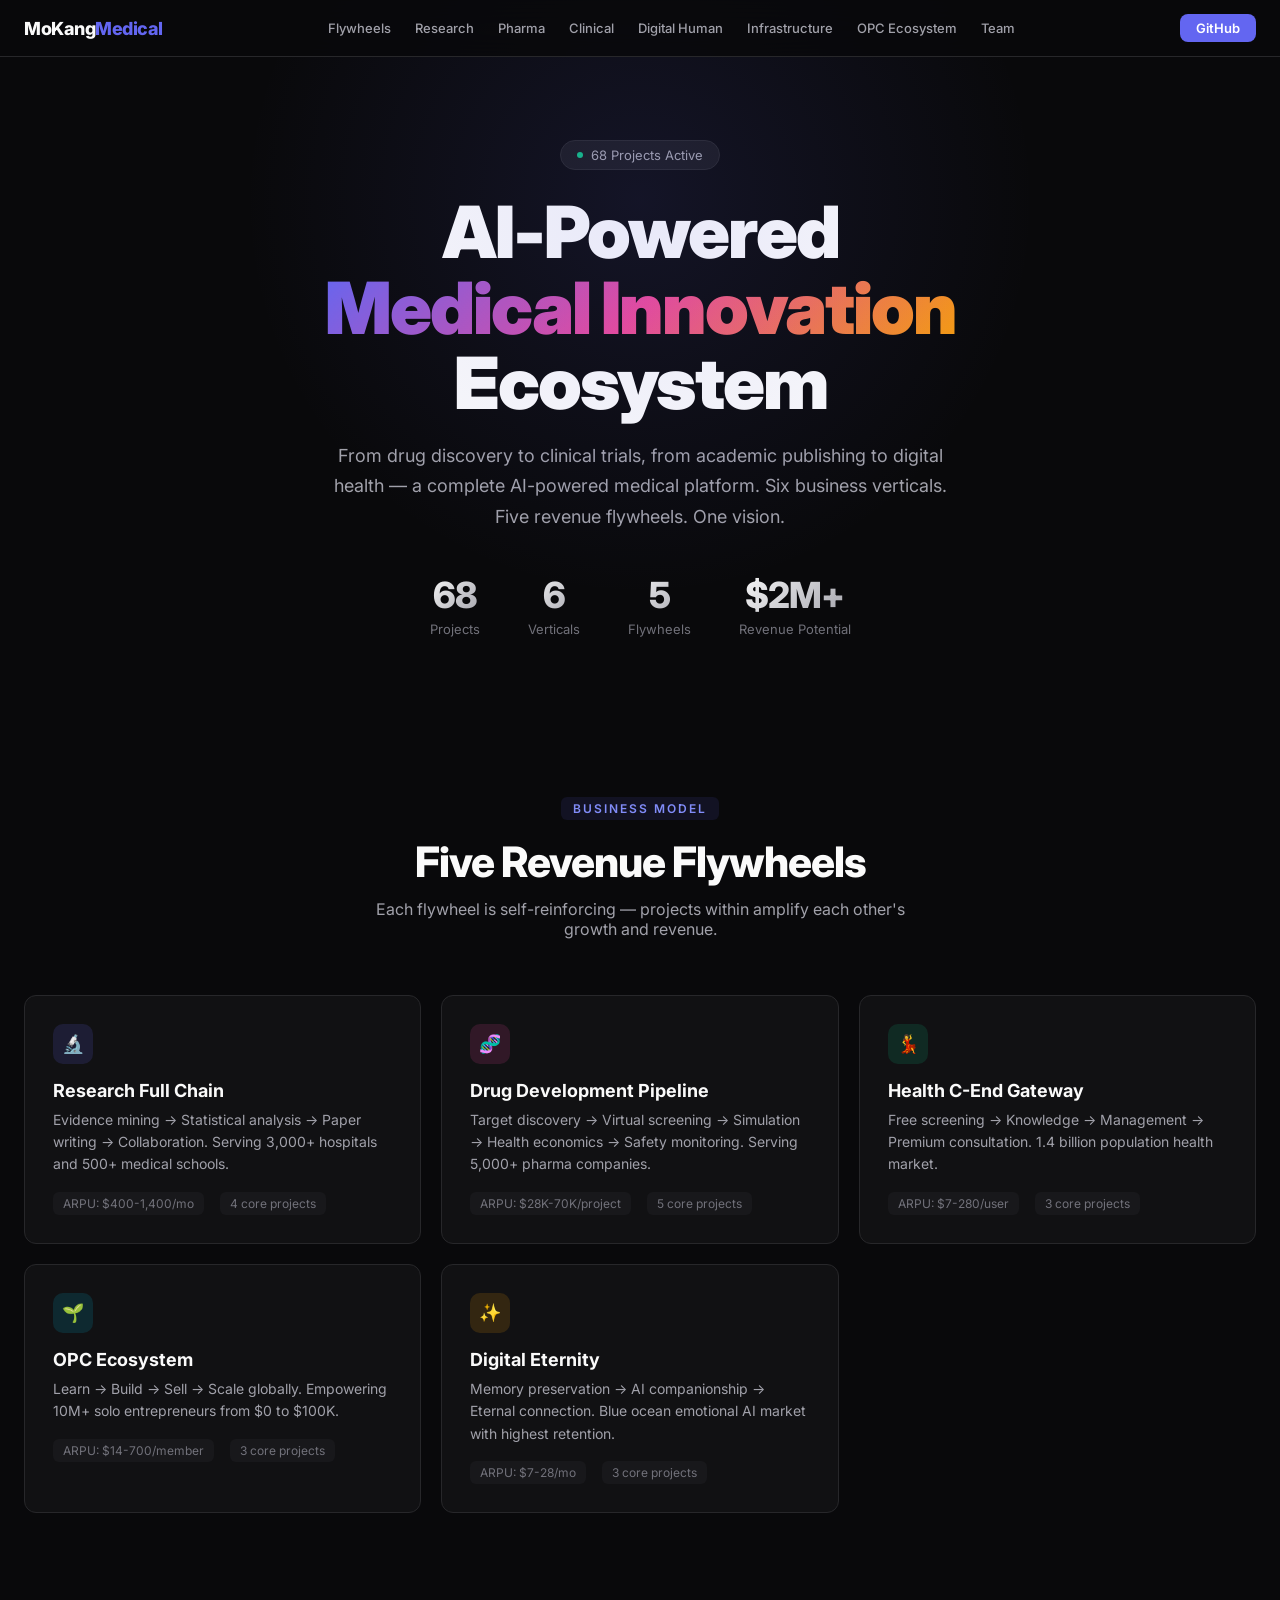
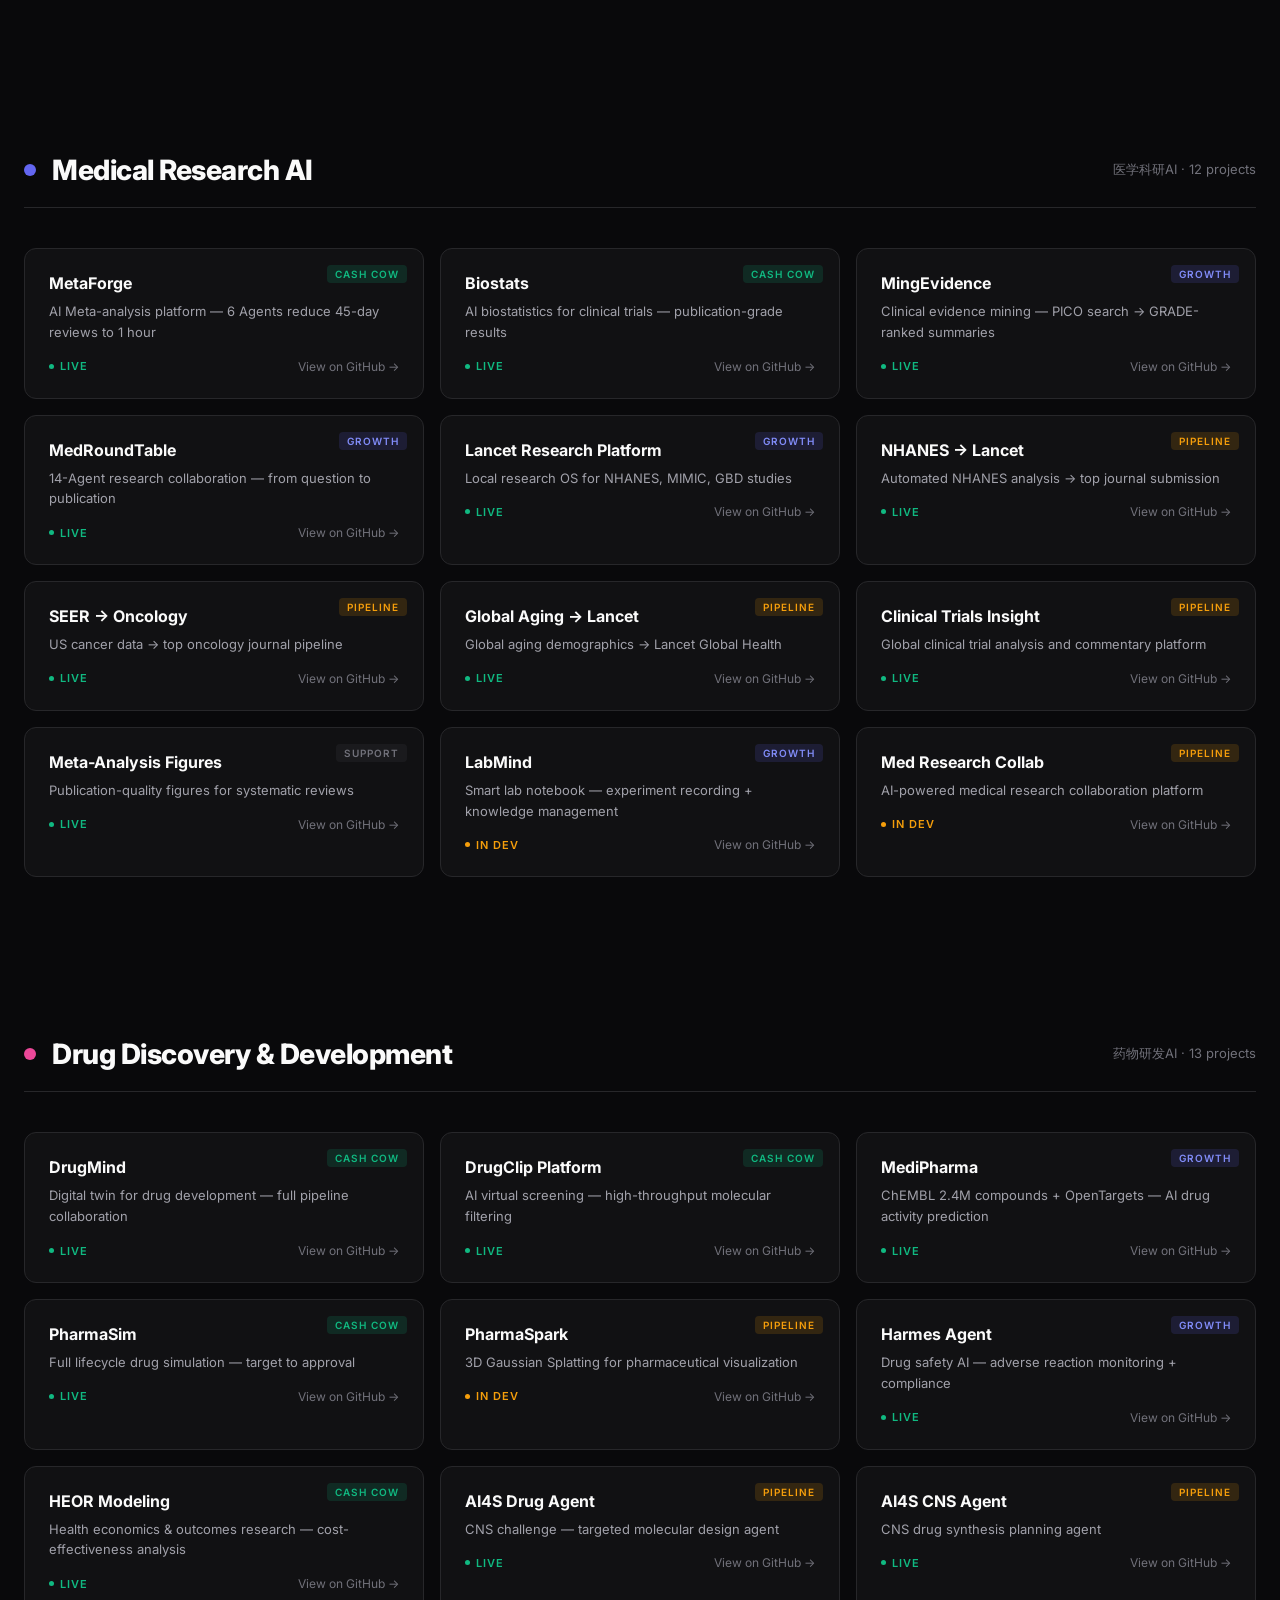
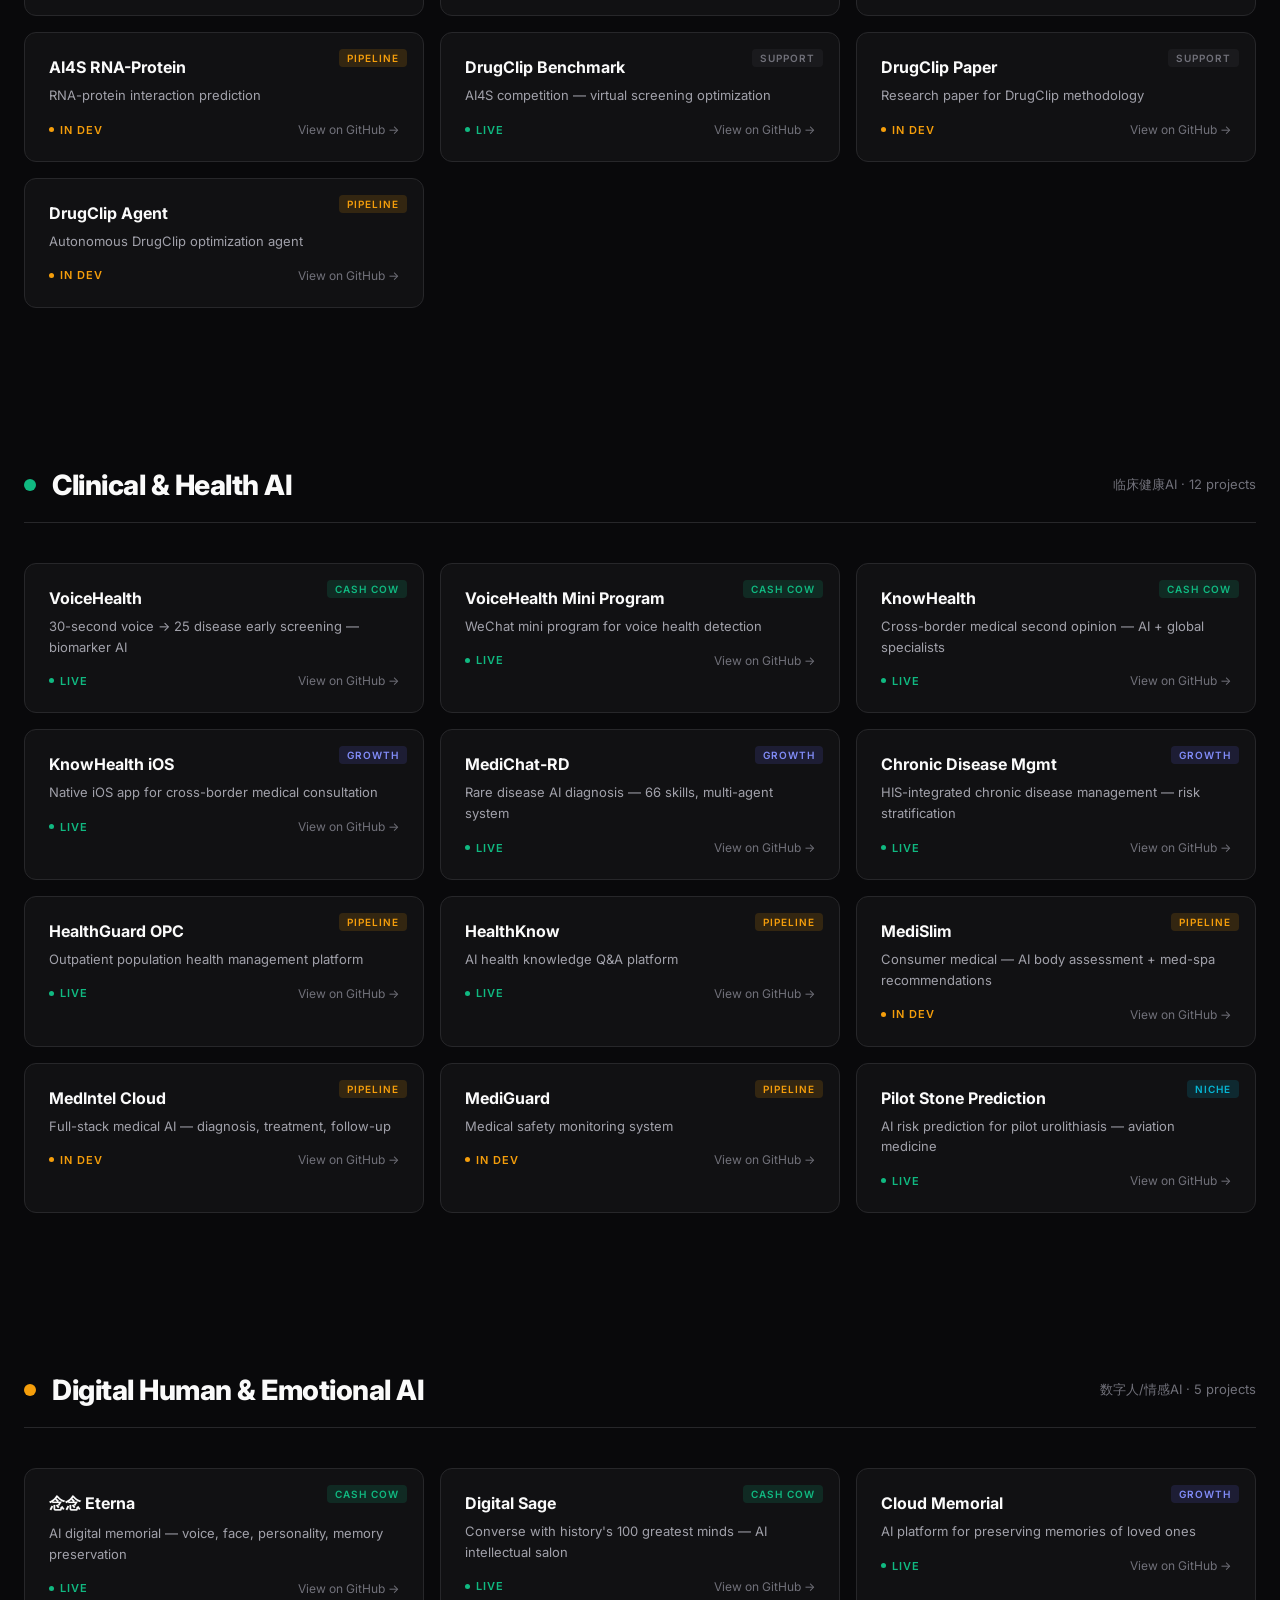
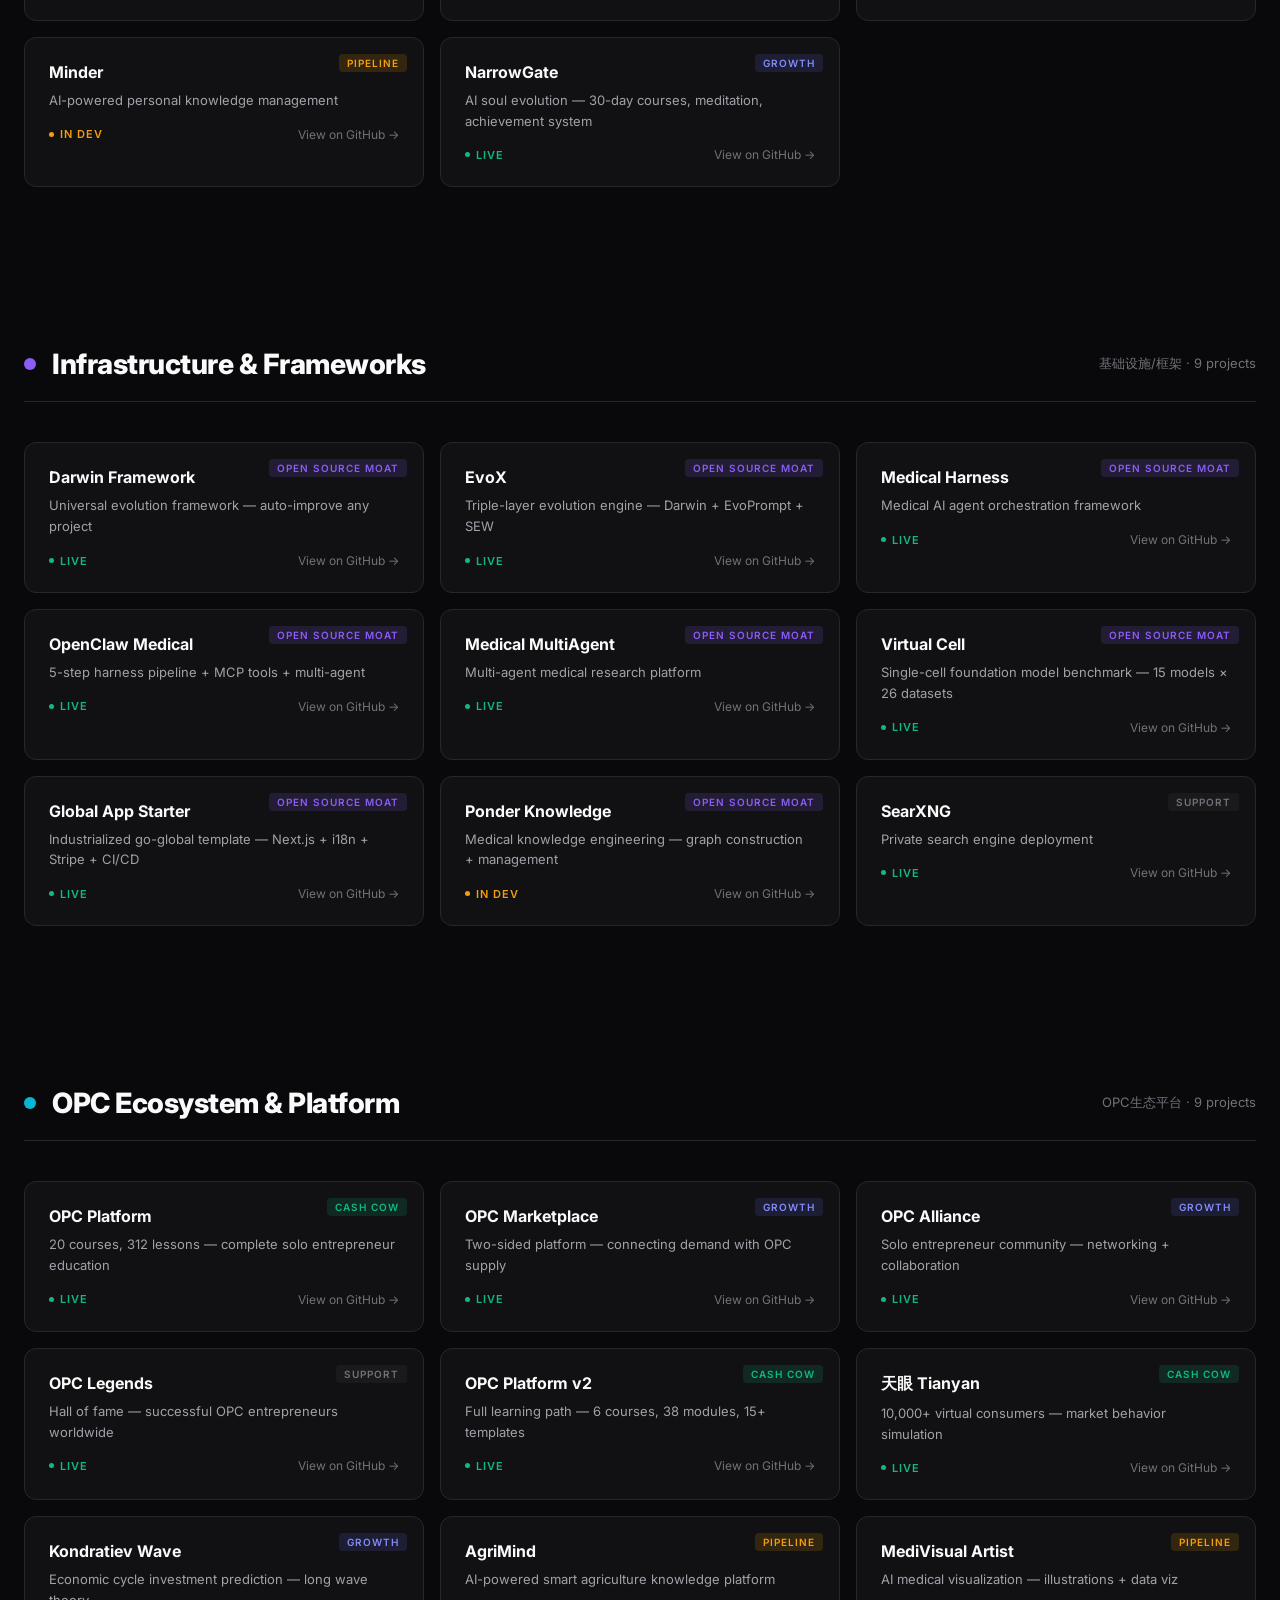
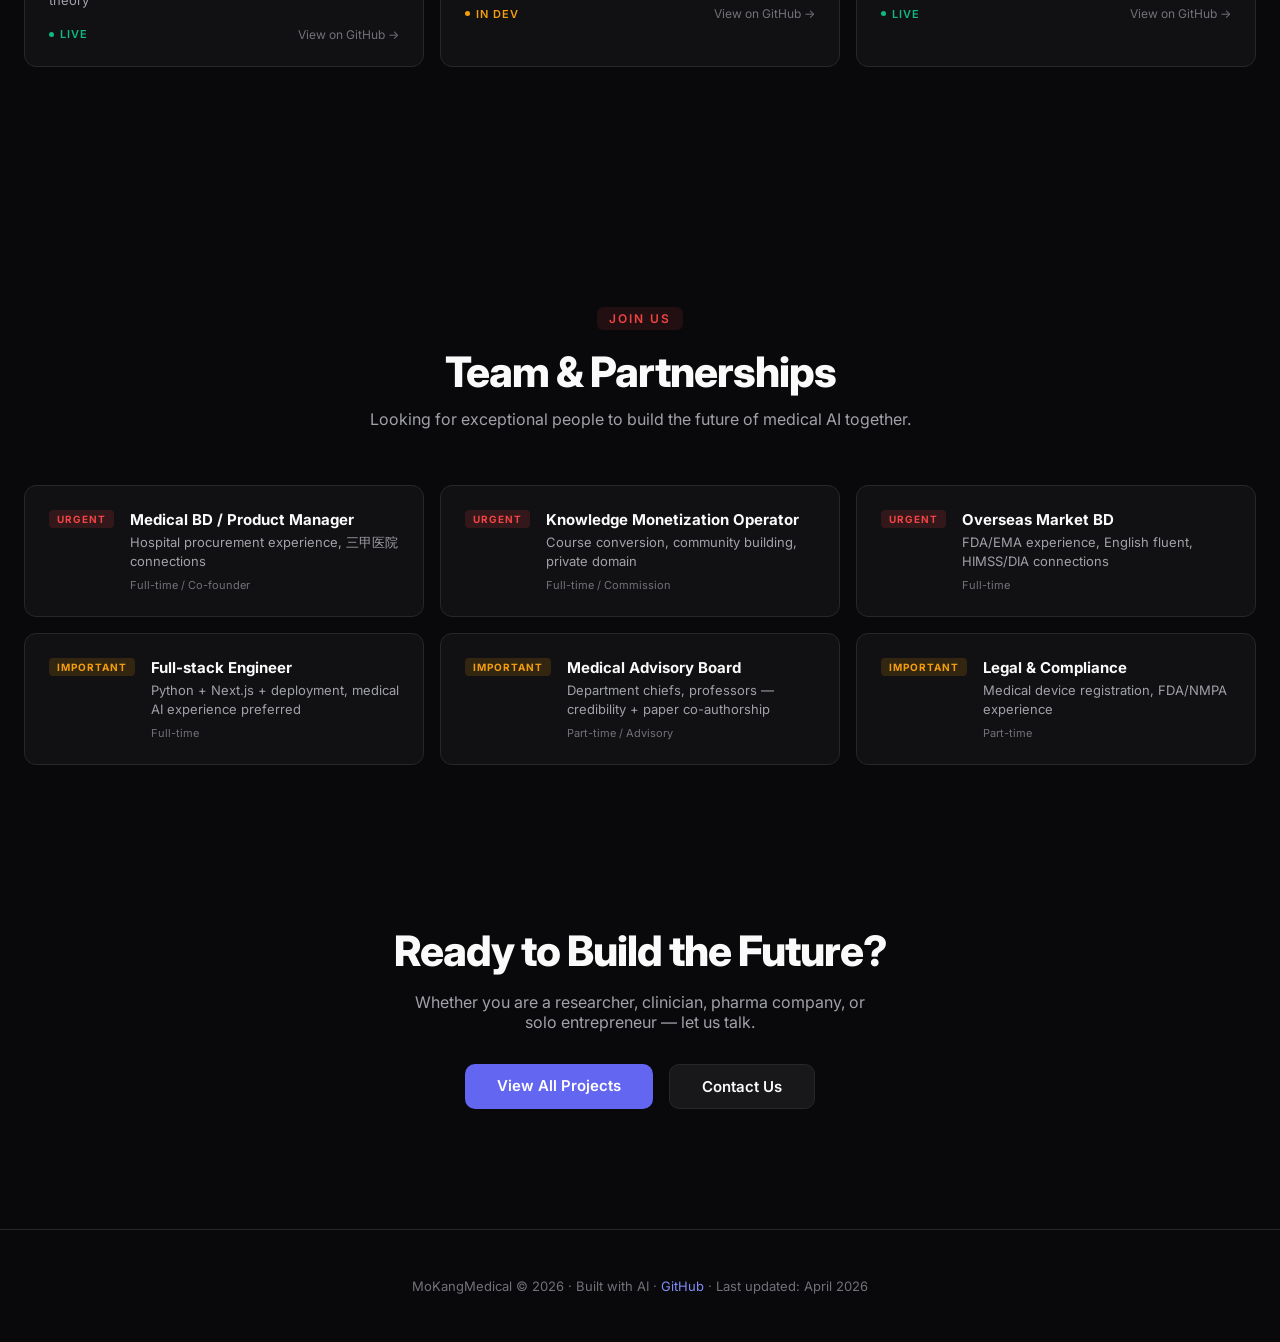
==== index.html @ af70bf6b "Initial commit: MoKangMedical homepage with 60 projects across 6 segments" ====
<!DOCTYPE html>
<html lang="en">
<head>
<meta charset="UTF-8">
<meta name="viewport" content="width=device-width, initial-scale=1.0">
<title>MoKangMedical — AI-Powered Medical Innovation Ecosystem</title>
<meta name="description" content="68 AI projects across drug discovery, clinical research, digital health, and solo entrepreneur ecosystem.">
<link rel="preconnect" href="https://fonts.googleapis.com">
<link href="https://fonts.googleapis.com/css2?family=Inter:wght@300;400;500;600;700;800;900&display=swap" rel="stylesheet">
<style>
*,*::before,*::after{margin:0;padding:0;box-sizing:border-box}
:root{
  --bg:#09090b;--bg2:#111113;--bg3:#18181b;--bg4:#27272a;
  --text:#fafafa;--text2:#a1a1aa;--text3:#71717a;
  --border:#27272a;--border2:#3f3f46;
  --accent:#6366f1;--accent2:#818cf8;
  --green:#10b981;--pink:#ec4899;--amber:#f59e0b;--purple:#8b5cf6;--cyan:#06b6d4;
  --radius:12px;
}
html{scroll-behavior:smooth;background:var(--bg);color:var(--text);font-family:'Inter',system-ui,sans-serif}
body{background:var(--bg);overflow-x:hidden}
a{color:inherit;text-decoration:none}
img{max-width:100%}

/* NAV */
nav{position:fixed;top:0;left:0;right:0;z-index:100;background:rgba(9,9,11,.85);backdrop-filter:blur(20px);border-bottom:1px solid var(--border)}
.nav-inner{max-width:1280px;margin:0 auto;padding:0 24px;height:56px;display:flex;align-items:center;justify-content:space-between}
.nav-logo{font-weight:800;font-size:18px;letter-spacing:-.5px}
.nav-logo span{color:var(--accent)}
.nav-links{display:flex;gap:24px;font-size:13px;font-weight:500;color:var(--text2)}
.nav-links a:hover{color:var(--text)}
.nav-cta{background:var(--accent);color:#fff;padding:6px 16px;border-radius:8px;font-size:13px;font-weight:600;transition:opacity .2s}
.nav-cta:hover{opacity:.85}
.nav-mobile{display:none;background:none;border:none;color:var(--text);cursor:pointer;font-size:20px}

/* HERO */
.hero{padding:140px 24px 80px;text-align:center;position:relative;overflow:hidden}
.hero::before{content:'';position:absolute;top:-200px;left:50%;transform:translateX(-50%);width:800px;height:800px;background:radial-gradient(circle,rgba(99,102,241,.12) 0%,transparent 70%);pointer-events:none}
.hero-badge{display:inline-flex;align-items:center;gap:8px;background:var(--bg3);border:1px solid var(--border);padding:6px 16px;border-radius:999px;font-size:13px;color:var(--text2);margin-bottom:24px}
.hero-badge .dot{width:6px;height:6px;border-radius:50%;background:var(--green);animation:pulse 2s infinite}
@keyframes pulse{0%,100%{opacity:1}50%{opacity:.4}}
.hero h1{font-size:clamp(36px,6vw,72px);font-weight:900;letter-spacing:-2px;line-height:1.05;max-width:900px;margin:0 auto 20px}
.hero h1 .gradient{background:linear-gradient(135deg,var(--accent),var(--pink),var(--amber));-webkit-background-clip:text;-webkit-text-fill-color:transparent;background-clip:text}
.hero p{font-size:18px;color:var(--text2);max-width:640px;margin:0 auto 40px;line-height:1.7}
.hero-stats{display:flex;justify-content:center;gap:48px;flex-wrap:wrap}
.hero-stat{text-align:center}
.hero-stat .num{font-size:36px;font-weight:800;letter-spacing:-1px;background:linear-gradient(135deg,var(--text),var(--text2));-webkit-background-clip:text;-webkit-text-fill-color:transparent;background-clip:text}
.hero-stat .label{font-size:13px;color:var(--text3);margin-top:4px}

/* SECTIONS */
.section{max-width:1280px;margin:0 auto;padding:80px 24px}
.section-header{text-align:center;margin-bottom:56px}
.section-header .tag{display:inline-block;font-size:12px;font-weight:600;text-transform:uppercase;letter-spacing:2px;padding:4px 12px;border-radius:6px;margin-bottom:16px}
.section-header h2{font-size:clamp(28px,4vw,42px);font-weight:800;letter-spacing:-1px;margin-bottom:12px}
.section-header p{font-size:16px;color:var(--text2);max-width:560px;margin:0 auto}

/* FLYWHEEL */
.flywheels{display:grid;grid-template-columns:repeat(auto-fit,minmax(320px,1fr));gap:20px}
.flywheel-card{background:var(--bg2);border:1px solid var(--border);border-radius:var(--radius);padding:28px;transition:border-color .2s,transform .2s}
.flywheel-card:hover{border-color:var(--border2);transform:translateY(-2px)}
.fw-icon{width:40px;height:40px;border-radius:10px;display:flex;align-items:center;justify-content:center;font-size:18px;margin-bottom:16px}
.flywheel-card h3{font-size:18px;font-weight:700;margin-bottom:8px}
.flywheel-card .fw-desc{font-size:14px;color:var(--text2);line-height:1.6;margin-bottom:16px}
.fw-meta{display:flex;gap:16px;font-size:12px;color:var(--text3)}
.fw-meta span{background:var(--bg3);padding:4px 10px;border-radius:6px}

/* SEGMENT */
.segment{padding:80px 0}
.segment-header{display:flex;align-items:center;gap:16px;margin-bottom:40px;padding-bottom:20px;border-bottom:1px solid var(--border)}
.segment-dot{width:12px;height:12px;border-radius:50%;flex-shrink:0}
.segment-header h2{font-size:28px;font-weight:800;letter-spacing:-.5px}
.segment-header .seg-tag{font-size:13px;color:var(--text3);margin-left:auto}

/* PROJECT CARDS */
.projects-grid{display:grid;grid-template-columns:repeat(auto-fill,minmax(300px,1fr));gap:16px}
.proj-card{background:var(--bg2);border:1px solid var(--border);border-radius:var(--radius);padding:24px;transition:all .2s;position:relative;overflow:hidden}
.proj-card:hover{border-color:var(--border2);transform:translateY(-2px);box-shadow:0 8px 32px rgba(0,0,0,.3)}
.proj-card .tier{position:absolute;top:16px;right:16px;font-size:10px;font-weight:600;text-transform:uppercase;letter-spacing:1px;padding:3px 8px;border-radius:4px}
.tier-cash-cow{background:rgba(16,185,129,.15);color:var(--green)}
.tier-growth{background:rgba(99,102,241,.15);color:var(--accent2)}
.tier-pipeline{background:rgba(245,158,11,.15);color:var(--amber)}
.tier-moat{background:rgba(139,92,246,.15);color:var(--purple)}
.tier-support{background:rgba(113,113,122,.1);color:var(--text3)}
.tier-niche{background:rgba(6,182,212,.15);color:var(--cyan)}
.proj-name{font-size:16px;font-weight:700;margin-bottom:8px;padding-right:60px}
.proj-desc{font-size:13px;color:var(--text2);line-height:1.6;margin-bottom:16px}
.proj-footer{display:flex;align-items:center;justify-content:space-between}
.proj-status{font-size:11px;font-weight:600;text-transform:uppercase;letter-spacing:1px;display:flex;align-items:center;gap:6px}
.proj-status .dot-sm{width:5px;height:5px;border-radius:50%}
.status-live .dot-sm{background:var(--green)}
.status-live{color:var(--green)}
.status-dev .dot-sm{background:var(--amber)}
.status-dev{color:var(--amber)}
.proj-link{font-size:12px;color:var(--text3);transition:color .2s}
.proj-link:hover{color:var(--accent2)}

/* TEAM */
.team-grid{display:grid;grid-template-columns:repeat(auto-fill,minmax(360px,1fr));gap:16px}
.team-card{background:var(--bg2);border:1px solid var(--border);border-radius:var(--radius);padding:24px;display:flex;gap:16px;align-items:flex-start}
.team-priority{font-size:10px;font-weight:700;text-transform:uppercase;letter-spacing:1px;padding:3px 8px;border-radius:4px;flex-shrink:0}
.p-urgent{background:rgba(239,68,68,.15);color:#ef4444}
.p-important{background:rgba(245,158,11,.15);color:var(--amber)}
.team-card h4{font-size:15px;font-weight:700;margin-bottom:4px}
.team-card p{font-size:13px;color:var(--text2);line-height:1.5;margin-bottom:6px}
.team-type{font-size:11px;color:var(--text3)}

/* FOOTER */
footer{border-top:1px solid var(--border);padding:48px 24px;text-align:center}
footer p{font-size:13px;color:var(--text3)}
footer a{color:var(--accent2)}

/* RESPONSIVE */
@media(max-width:768px){
  .nav-links{display:none}
  .nav-mobile{display:block}
  .hero-stats{gap:24px}
  .hero-stat .num{font-size:28px}
  .projects-grid{grid-template-columns:1fr}
  .team-grid{grid-template-columns:1fr}
  .flywheels{grid-template-columns:1fr}
  .segment-header{flex-wrap:wrap}
  .segment-header .seg-tag{margin-left:0;margin-top:8px}
}
@media(max-width:480px){
  .hero h1{font-size:32px}
  .hero p{font-size:15px}
  .section{padding:48px 16px}
}

/* SCROLL REVEAL */
.reveal{opacity:0;transform:translateY(24px);transition:opacity .6s ease,transform .6s ease}
.reveal.visible{opacity:1;transform:translateY(0)}
</style>
</head>
<body>

<!-- NAV -->
<nav>
<div class="nav-inner">
  <a href="#" class="nav-logo">MoKang<span>Medical</span></a>
  <div class="nav-links">
    <a href="#flywheels">Flywheels</a>
    <a href="#research">Research</a>
    <a href="#pharma">Pharma</a>
    <a href="#clinical">Clinical</a>
    <a href="#digital">Digital Human</a>
    <a href="#infra">Infrastructure</a>
    <a href="#platform">OPC Ecosystem</a>
    <a href="#team">Team</a>
  </div>
  <a href="https://github.com/MoKangMedical" class="nav-cta" target="_blank">GitHub</a>
  <button class="nav-mobile" onclick="document.querySelector('.nav-links').style.display=document.querySelector('.nav-links').style.display==='flex'?'none':'flex'">&#9776;</button>
</div>
</nav>

<!-- HERO -->
<section class="hero">
  <div class="hero-badge"><span class="dot"></span> 68 Projects Active</div>
  <h1>AI-Powered<br><span class="gradient">Medical Innovation</span><br>Ecosystem</h1>
  <p>From drug discovery to clinical trials, from academic publishing to digital health — a complete AI-powered medical platform. Six business verticals. Five revenue flywheels. One vision.</p>
  <div class="hero-stats">
    <div class="hero-stat"><div class="num">68</div><div class="label">Projects</div></div>
    <div class="hero-stat"><div class="num">6</div><div class="label">Verticals</div></div>
    <div class="hero-stat"><div class="num">5</div><div class="label">Flywheels</div></div>
    <div class="hero-stat"><div class="num">$2M+</div><div class="label">Revenue Potential</div></div>
  </div>
</section>

<!-- FLYWHEELS -->
<section class="section" id="flywheels">
<div class="section-header reveal">
  <div class="tag" style="background:rgba(99,102,241,.1);color:var(--accent2)">Business Model</div>
  <h2>Five Revenue Flywheels</h2>
  <p>Each flywheel is self-reinforcing — projects within amplify each other's growth and revenue.</p>
</div>
<div class="flywheels reveal">
  <div class="flywheel-card">
    <div class="fw-icon" style="background:rgba(99,102,241,.15);color:var(--accent2)">&#128300;</div>
    <h3>Research Full Chain</h3>
    <div class="fw-desc">Evidence mining &rarr; Statistical analysis &rarr; Paper writing &rarr; Collaboration. Serving 3,000+ hospitals and 500+ medical schools.</div>
    <div class="fw-meta"><span>ARPU: $400-1,400/mo</span><span>4 core projects</span></div>
  </div>
  <div class="flywheel-card">
    <div class="fw-icon" style="background:rgba(236,72,153,.15);color:var(--pink)">&#129516;</div>
    <h3>Drug Development Pipeline</h3>
    <div class="fw-desc">Target discovery &rarr; Virtual screening &rarr; Simulation &rarr; Health economics &rarr; Safety monitoring. Serving 5,000+ pharma companies.</div>
    <div class="fw-meta"><span>ARPU: $28K-70K/project</span><span>5 core projects</span></div>
  </div>
  <div class="flywheel-card">
    <div class="fw-icon" style="background:rgba(16,185,129,.15);color:var(--green)">&#128131;</div>
    <h3>Health C-End Gateway</h3>
    <div class="fw-desc">Free screening &rarr; Knowledge &rarr; Management &rarr; Premium consultation. 1.4 billion population health market.</div>
    <div class="fw-meta"><span>ARPU: $7-280/user</span><span>3 core projects</span></div>
  </div>
  <div class="flywheel-card">
    <div class="fw-icon" style="background:rgba(6,182,212,.15);color:var(--cyan)">&#127793;</div>
    <h3>OPC Ecosystem</h3>
    <div class="fw-desc">Learn &rarr; Build &rarr; Sell &rarr; Scale globally. Empowering 10M+ solo entrepreneurs from $0 to $100K.</div>
    <div class="fw-meta"><span>ARPU: $14-700/member</span><span>3 core projects</span></div>
  </div>
  <div class="flywheel-card">
    <div class="fw-icon" style="background:rgba(245,158,11,.15);color:var(--amber)">&#10024;</div>
    <h3>Digital Eternity</h3>
    <div class="fw-desc">Memory preservation &rarr; AI companionship &rarr; Eternal connection. Blue ocean emotional AI market with highest retention.</div>
    <div class="fw-meta"><span>ARPU: $7-28/mo</span><span>3 core projects</span></div>
  </div>
</div>
</section>

<!-- SEGMENTS -->
<section class="section">

<div class="segment reveal" id="research">
  <div class="segment-header">
    <div class="segment-dot" style="background:#6366f1"></div>
    <h2>Medical Research AI</h2>
    <span class="seg-tag">医学科研AI &middot; 12 projects</span>
  </div>
  <div class="projects-grid">

    <div class="proj-card">
      <div class="tier tier-cash-cow">Cash Cow</div>
      <div class="proj-name">MetaForge</div>
      <div class="proj-desc">AI Meta-analysis platform — 6 Agents reduce 45-day reviews to 1 hour</div>
      <div class="proj-footer">
        <div class="proj-status status-live"><span class="dot-sm"></span>Live</div>
        <a href="https://github.com/MoKangMedical/metaforge" class="proj-link" target="_blank">View on GitHub &rarr;</a>
      </div>
    </div>

    <div class="proj-card">
      <div class="tier tier-cash-cow">Cash Cow</div>
      <div class="proj-name">Biostats</div>
      <div class="proj-desc">AI biostatistics for clinical trials — publication-grade results</div>
      <div class="proj-footer">
        <div class="proj-status status-live"><span class="dot-sm"></span>Live</div>
        <a href="https://github.com/MoKangMedical/Biostats" class="proj-link" target="_blank">View on GitHub &rarr;</a>
      </div>
    </div>

    <div class="proj-card">
      <div class="tier tier-growth">Growth</div>
      <div class="proj-name">MingEvidence</div>
      <div class="proj-desc">Clinical evidence mining — PICO search → GRADE-ranked summaries</div>
      <div class="proj-footer">
        <div class="proj-status status-live"><span class="dot-sm"></span>Live</div>
        <a href="https://github.com/MoKangMedical/mingevidence" class="proj-link" target="_blank">View on GitHub &rarr;</a>
      </div>
    </div>

    <div class="proj-card">
      <div class="tier tier-growth">Growth</div>
      <div class="proj-name">MedRoundTable</div>
      <div class="proj-desc">14-Agent research collaboration — from question to publication</div>
      <div class="proj-footer">
        <div class="proj-status status-live"><span class="dot-sm"></span>Live</div>
        <a href="https://github.com/MoKangMedical/medroundtable" class="proj-link" target="_blank">View on GitHub &rarr;</a>
      </div>
    </div>

    <div class="proj-card">
      <div class="tier tier-growth">Growth</div>
      <div class="proj-name">Lancet Research Platform</div>
      <div class="proj-desc">Local research OS for NHANES, MIMIC, GBD studies</div>
      <div class="proj-footer">
        <div class="proj-status status-live"><span class="dot-sm"></span>Live</div>
        <a href="https://github.com/MoKangMedical/lancet-research-platform" class="proj-link" target="_blank">View on GitHub &rarr;</a>
      </div>
    </div>

    <div class="proj-card">
      <div class="tier tier-pipeline">Pipeline</div>
      <div class="proj-name">NHANES → Lancet</div>
      <div class="proj-desc">Automated NHANES analysis → top journal submission</div>
      <div class="proj-footer">
        <div class="proj-status status-live"><span class="dot-sm"></span>Live</div>
        <a href="https://github.com/MoKangMedical/nhanes-to-lancet" class="proj-link" target="_blank">View on GitHub &rarr;</a>
      </div>
    </div>

    <div class="proj-card">
      <div class="tier tier-pipeline">Pipeline</div>
      <div class="proj-name">SEER → Oncology</div>
      <div class="proj-desc">US cancer data → top oncology journal pipeline</div>
      <div class="proj-footer">
        <div class="proj-status status-live"><span class="dot-sm"></span>Live</div>
        <a href="https://github.com/MoKangMedical/seer-data-to-top-oncology-journal" class="proj-link" target="_blank">View on GitHub &rarr;</a>
      </div>
    </div>

    <div class="proj-card">
      <div class="tier tier-pipeline">Pipeline</div>
      <div class="proj-name">Global Aging → Lancet</div>
      <div class="proj-desc">Global aging demographics → Lancet Global Health</div>
      <div class="proj-footer">
        <div class="proj-status status-live"><span class="dot-sm"></span>Live</div>
        <a href="https://github.com/MoKangMedical/global-aging-data-to-lancet-global-health" class="proj-link" target="_blank">View on GitHub &rarr;</a>
      </div>
    </div>

    <div class="proj-card">
      <div class="tier tier-pipeline">Pipeline</div>
      <div class="proj-name">Clinical Trials Insight</div>
      <div class="proj-desc">Global clinical trial analysis and commentary platform</div>
      <div class="proj-footer">
        <div class="proj-status status-live"><span class="dot-sm"></span>Live</div>
        <a href="https://github.com/MoKangMedical/global-clinical-trials-insight-and-commentary-platform-overview" class="proj-link" target="_blank">View on GitHub &rarr;</a>
      </div>
    </div>

    <div class="proj-card">
      <div class="tier tier-support">Support</div>
      <div class="proj-name">Meta-Analysis Figures</div>
      <div class="proj-desc">Publication-quality figures for systematic reviews</div>
      <div class="proj-footer">
        <div class="proj-status status-live"><span class="dot-sm"></span>Live</div>
        <a href="https://github.com/MoKangMedical/meta-analysis-figures" class="proj-link" target="_blank">View on GitHub &rarr;</a>
      </div>
    </div>

    <div class="proj-card">
      <div class="tier tier-growth">Growth</div>
      <div class="proj-name">LabMind</div>
      <div class="proj-desc">Smart lab notebook — experiment recording + knowledge management</div>
      <div class="proj-footer">
        <div class="proj-status status-dev"><span class="dot-sm"></span>In Dev</div>
        <a href="https://github.com/MoKangMedical/LabMind--" class="proj-link" target="_blank">View on GitHub &rarr;</a>
      </div>
    </div>

    <div class="proj-card">
      <div class="tier tier-pipeline">Pipeline</div>
      <div class="proj-name">Med Research Collab</div>
      <div class="proj-desc">AI-powered medical research collaboration platform</div>
      <div class="proj-footer">
        <div class="proj-status status-dev"><span class="dot-sm"></span>In Dev</div>
        <a href="https://github.com/MoKangMedical/med-research-collab" class="proj-link" target="_blank">View on GitHub &rarr;</a>
      </div>
    </div>
  </div>
</div>

<div class="segment reveal" id="pharma">
  <div class="segment-header">
    <div class="segment-dot" style="background:#ec4899"></div>
    <h2>Drug Discovery & Development</h2>
    <span class="seg-tag">药物研发AI &middot; 13 projects</span>
  </div>
  <div class="projects-grid">

    <div class="proj-card">
      <div class="tier tier-cash-cow">Cash Cow</div>
      <div class="proj-name">DrugMind</div>
      <div class="proj-desc">Digital twin for drug development — full pipeline collaboration</div>
      <div class="proj-footer">
        <div class="proj-status status-live"><span class="dot-sm"></span>Live</div>
        <a href="https://github.com/MoKangMedical/DrugMind" class="proj-link" target="_blank">View on GitHub &rarr;</a>
      </div>
    </div>

    <div class="proj-card">
      <div class="tier tier-cash-cow">Cash Cow</div>
      <div class="proj-name">DrugClip Platform</div>
      <div class="proj-desc">AI virtual screening — high-throughput molecular filtering</div>
      <div class="proj-footer">
        <div class="proj-status status-live"><span class="dot-sm"></span>Live</div>
        <a href="https://github.com/MoKangMedical/drugclip-platform" class="proj-link" target="_blank">View on GitHub &rarr;</a>
      </div>
    </div>

    <div class="proj-card">
      <div class="tier tier-growth">Growth</div>
      <div class="proj-name">MediPharma</div>
      <div class="proj-desc">ChEMBL 2.4M compounds + OpenTargets — AI drug activity prediction</div>
      <div class="proj-footer">
        <div class="proj-status status-live"><span class="dot-sm"></span>Live</div>
        <a href="https://github.com/MoKangMedical/medi-pharma" class="proj-link" target="_blank">View on GitHub &rarr;</a>
      </div>
    </div>

    <div class="proj-card">
      <div class="tier tier-cash-cow">Cash Cow</div>
      <div class="proj-name">PharmaSim</div>
      <div class="proj-desc">Full lifecycle drug simulation — target to approval</div>
      <div class="proj-footer">
        <div class="proj-status status-live"><span class="dot-sm"></span>Live</div>
        <a href="https://github.com/MoKangMedical/PharmaSim" class="proj-link" target="_blank">View on GitHub &rarr;</a>
      </div>
    </div>

    <div class="proj-card">
      <div class="tier tier-pipeline">Pipeline</div>
      <div class="proj-name">PharmaSpark</div>
      <div class="proj-desc">3D Gaussian Splatting for pharmaceutical visualization</div>
      <div class="proj-footer">
        <div class="proj-status status-dev"><span class="dot-sm"></span>In Dev</div>
        <a href="https://github.com/MoKangMedical/pharmaspark" class="proj-link" target="_blank">View on GitHub &rarr;</a>
      </div>
    </div>

    <div class="proj-card">
      <div class="tier tier-growth">Growth</div>
      <div class="proj-name">Harmes Agent</div>
      <div class="proj-desc">Drug safety AI — adverse reaction monitoring + compliance</div>
      <div class="proj-footer">
        <div class="proj-status status-live"><span class="dot-sm"></span>Live</div>
        <a href="https://github.com/MoKangMedical/Harmes-Agent" class="proj-link" target="_blank">View on GitHub &rarr;</a>
      </div>
    </div>

    <div class="proj-card">
      <div class="tier tier-cash-cow">Cash Cow</div>
      <div class="proj-name">HEOR Modeling</div>
      <div class="proj-desc">Health economics & outcomes research — cost-effectiveness analysis</div>
      <div class="proj-footer">
        <div class="proj-status status-live"><span class="dot-sm"></span>Live</div>
        <a href="https://github.com/MoKangMedical/heor-modeling-platform" class="proj-link" target="_blank">View on GitHub &rarr;</a>
      </div>
    </div>

    <div class="proj-card">
      <div class="tier tier-pipeline">Pipeline</div>
      <div class="proj-name">AI4S Drug Agent</div>
      <div class="proj-desc">CNS challenge — targeted molecular design agent</div>
      <div class="proj-footer">
        <div class="proj-status status-live"><span class="dot-sm"></span>Live</div>
        <a href="https://github.com/MoKangMedical/ai4s-drug-agent" class="proj-link" target="_blank">View on GitHub &rarr;</a>
      </div>
    </div>

    <div class="proj-card">
      <div class="tier tier-pipeline">Pipeline</div>
      <div class="proj-name">AI4S CNS Agent</div>
      <div class="proj-desc">CNS drug synthesis planning agent</div>
      <div class="proj-footer">
        <div class="proj-status status-live"><span class="dot-sm"></span>Live</div>
        <a href="https://github.com/MoKangMedical/ai4s-cns-agent" class="proj-link" target="_blank">View on GitHub &rarr;</a>
      </div>
    </div>

    <div class="proj-card">
      <div class="tier tier-pipeline">Pipeline</div>
      <div class="proj-name">AI4S RNA-Protein</div>
      <div class="proj-desc">RNA-protein interaction prediction</div>
      <div class="proj-footer">
        <div class="proj-status status-dev"><span class="dot-sm"></span>In Dev</div>
        <a href="https://github.com/MoKangMedical/ai4s-rna-protein" class="proj-link" target="_blank">View on GitHub &rarr;</a>
      </div>
    </div>

    <div class="proj-card">
      <div class="tier tier-support">Support</div>
      <div class="proj-name">DrugClip Benchmark</div>
      <div class="proj-desc">AI4S competition — virtual screening optimization</div>
      <div class="proj-footer">
        <div class="proj-status status-live"><span class="dot-sm"></span>Live</div>
        <a href="https://github.com/MoKangMedical/drugclip-benchmark" class="proj-link" target="_blank">View on GitHub &rarr;</a>
      </div>
    </div>

    <div class="proj-card">
      <div class="tier tier-support">Support</div>
      <div class="proj-name">DrugClip Paper</div>
      <div class="proj-desc">Research paper for DrugClip methodology</div>
      <div class="proj-footer">
        <div class="proj-status status-dev"><span class="dot-sm"></span>In Dev</div>
        <a href="https://github.com/MoKangMedical/drugclip-paper" class="proj-link" target="_blank">View on GitHub &rarr;</a>
      </div>
    </div>

    <div class="proj-card">
      <div class="tier tier-pipeline">Pipeline</div>
      <div class="proj-name">DrugClip Agent</div>
      <div class="proj-desc">Autonomous DrugClip optimization agent</div>
      <div class="proj-footer">
        <div class="proj-status status-dev"><span class="dot-sm"></span>In Dev</div>
        <a href="https://github.com/MoKangMedical/drugclip-agent" class="proj-link" target="_blank">View on GitHub &rarr;</a>
      </div>
    </div>
  </div>
</div>

<div class="segment reveal" id="clinical">
  <div class="segment-header">
    <div class="segment-dot" style="background:#10b981"></div>
    <h2>Clinical & Health AI</h2>
    <span class="seg-tag">临床健康AI &middot; 12 projects</span>
  </div>
  <div class="projects-grid">

    <div class="proj-card">
      <div class="tier tier-cash-cow">Cash Cow</div>
      <div class="proj-name">VoiceHealth</div>
      <div class="proj-desc">30-second voice → 25 disease early screening — biomarker AI</div>
      <div class="proj-footer">
        <div class="proj-status status-live"><span class="dot-sm"></span>Live</div>
        <a href="https://github.com/MoKangMedical/voicehealth" class="proj-link" target="_blank">View on GitHub &rarr;</a>
      </div>
    </div>

    <div class="proj-card">
      <div class="tier tier-cash-cow">Cash Cow</div>
      <div class="proj-name">VoiceHealth Mini Program</div>
      <div class="proj-desc">WeChat mini program for voice health detection</div>
      <div class="proj-footer">
        <div class="proj-status status-live"><span class="dot-sm"></span>Live</div>
        <a href="https://github.com/MoKangMedical/voiceHealth-miniprogram" class="proj-link" target="_blank">View on GitHub &rarr;</a>
      </div>
    </div>

    <div class="proj-card">
      <div class="tier tier-cash-cow">Cash Cow</div>
      <div class="proj-name">KnowHealth</div>
      <div class="proj-desc">Cross-border medical second opinion — AI + global specialists</div>
      <div class="proj-footer">
        <div class="proj-status status-live"><span class="dot-sm"></span>Live</div>
        <a href="https://github.com/MoKangMedical/KnowHealth" class="proj-link" target="_blank">View on GitHub &rarr;</a>
      </div>
    </div>

    <div class="proj-card">
      <div class="tier tier-growth">Growth</div>
      <div class="proj-name">KnowHealth iOS</div>
      <div class="proj-desc">Native iOS app for cross-border medical consultation</div>
      <div class="proj-footer">
        <div class="proj-status status-live"><span class="dot-sm"></span>Live</div>
        <a href="https://github.com/MoKangMedical/KnowHealth-iOS" class="proj-link" target="_blank">View on GitHub &rarr;</a>
      </div>
    </div>

    <div class="proj-card">
      <div class="tier tier-growth">Growth</div>
      <div class="proj-name">MediChat-RD</div>
      <div class="proj-desc">Rare disease AI diagnosis — 66 skills, multi-agent system</div>
      <div class="proj-footer">
        <div class="proj-status status-live"><span class="dot-sm"></span>Live</div>
        <a href="https://github.com/MoKangMedical/medichat-rd" class="proj-link" target="_blank">View on GitHub &rarr;</a>
      </div>
    </div>

    <div class="proj-card">
      <div class="tier tier-growth">Growth</div>
      <div class="proj-name">Chronic Disease Mgmt</div>
      <div class="proj-desc">HIS-integrated chronic disease management — risk stratification</div>
      <div class="proj-footer">
        <div class="proj-status status-live"><span class="dot-sm"></span>Live</div>
        <a href="https://github.com/MoKangMedical/chronicdiseasemanagement" class="proj-link" target="_blank">View on GitHub &rarr;</a>
      </div>
    </div>

    <div class="proj-card">
      <div class="tier tier-pipeline">Pipeline</div>
      <div class="proj-name">HealthGuard OPC</div>
      <div class="proj-desc">Outpatient population health management platform</div>
      <div class="proj-footer">
        <div class="proj-status status-live"><span class="dot-sm"></span>Live</div>
        <a href="https://github.com/MoKangMedical/healthguard-opc" class="proj-link" target="_blank">View on GitHub &rarr;</a>
      </div>
    </div>

    <div class="proj-card">
      <div class="tier tier-pipeline">Pipeline</div>
      <div class="proj-name">HealthKnow</div>
      <div class="proj-desc">AI health knowledge Q&A platform</div>
      <div class="proj-footer">
        <div class="proj-status status-live"><span class="dot-sm"></span>Live</div>
        <a href="https://github.com/MoKangMedical/health-know" class="proj-link" target="_blank">View on GitHub &rarr;</a>
      </div>
    </div>

    <div class="proj-card">
      <div class="tier tier-pipeline">Pipeline</div>
      <div class="proj-name">MediSlim</div>
      <div class="proj-desc">Consumer medical — AI body assessment + med-spa recommendations</div>
      <div class="proj-footer">
        <div class="proj-status status-dev"><span class="dot-sm"></span>In Dev</div>
        <a href="https://github.com/MoKangMedical/medi-slim" class="proj-link" target="_blank">View on GitHub &rarr;</a>
      </div>
    </div>

    <div class="proj-card">
      <div class="tier tier-pipeline">Pipeline</div>
      <div class="proj-name">MedIntel Cloud</div>
      <div class="proj-desc">Full-stack medical AI — diagnosis, treatment, follow-up</div>
      <div class="proj-footer">
        <div class="proj-status status-dev"><span class="dot-sm"></span>In Dev</div>
        <a href="https://github.com/MoKangMedical/medintel-cloud" class="proj-link" target="_blank">View on GitHub &rarr;</a>
      </div>
    </div>

    <div class="proj-card">
      <div class="tier tier-pipeline">Pipeline</div>
      <div class="proj-name">MediGuard</div>
      <div class="proj-desc">Medical safety monitoring system</div>
      <div class="proj-footer">
        <div class="proj-status status-dev"><span class="dot-sm"></span>In Dev</div>
        <a href="https://github.com/MoKangMedical/MediGuard--" class="proj-link" target="_blank">View on GitHub &rarr;</a>
      </div>
    </div>

    <div class="proj-card">
      <div class="tier tier-niche">Niche</div>
      <div class="proj-name">Pilot Stone Prediction</div>
      <div class="proj-desc">AI risk prediction for pilot urolithiasis — aviation medicine</div>
      <div class="proj-footer">
        <div class="proj-status status-live"><span class="dot-sm"></span>Live</div>
        <a href="https://github.com/MoKangMedical/pilot-stone-prediction" class="proj-link" target="_blank">View on GitHub &rarr;</a>
      </div>
    </div>
  </div>
</div>

<div class="segment reveal" id="digital">
  <div class="segment-header">
    <div class="segment-dot" style="background:#f59e0b"></div>
    <h2>Digital Human & Emotional AI</h2>
    <span class="seg-tag">数字人/情感AI &middot; 5 projects</span>
  </div>
  <div class="projects-grid">

    <div class="proj-card">
      <div class="tier tier-cash-cow">Cash Cow</div>
      <div class="proj-name">念念 Eterna</div>
      <div class="proj-desc">AI digital memorial — voice, face, personality, memory preservation</div>
      <div class="proj-footer">
        <div class="proj-status status-live"><span class="dot-sm"></span>Live</div>
        <a href="https://github.com/MoKangMedical/念念-Eterna" class="proj-link" target="_blank">View on GitHub &rarr;</a>
      </div>
    </div>

    <div class="proj-card">
      <div class="tier tier-cash-cow">Cash Cow</div>
      <div class="proj-name">Digital Sage</div>
      <div class="proj-desc">Converse with history's 100 greatest minds — AI intellectual salon</div>
      <div class="proj-footer">
        <div class="proj-status status-live"><span class="dot-sm"></span>Live</div>
        <a href="https://github.com/MoKangMedical/digital-sage" class="proj-link" target="_blank">View on GitHub &rarr;</a>
      </div>
    </div>

    <div class="proj-card">
      <div class="tier tier-growth">Growth</div>
      <div class="proj-name">Cloud Memorial</div>
      <div class="proj-desc">AI platform for preserving memories of loved ones</div>
      <div class="proj-footer">
        <div class="proj-status status-live"><span class="dot-sm"></span>Live</div>
        <a href="https://github.com/MoKangMedical/cloud-memorial" class="proj-link" target="_blank">View on GitHub &rarr;</a>
      </div>
    </div>

    <div class="proj-card">
      <div class="tier tier-pipeline">Pipeline</div>
      <div class="proj-name">Minder</div>
      <div class="proj-desc">AI-powered personal knowledge management</div>
      <div class="proj-footer">
        <div class="proj-status status-dev"><span class="dot-sm"></span>In Dev</div>
        <a href="https://github.com/MoKangMedical/minder" class="proj-link" target="_blank">View on GitHub &rarr;</a>
      </div>
    </div>

    <div class="proj-card">
      <div class="tier tier-growth">Growth</div>
      <div class="proj-name">NarrowGate</div>
      <div class="proj-desc">AI soul evolution — 30-day courses, meditation, achievement system</div>
      <div class="proj-footer">
        <div class="proj-status status-live"><span class="dot-sm"></span>Live</div>
        <a href="https://github.com/MoKangMedical/narrowgate" class="proj-link" target="_blank">View on GitHub &rarr;</a>
      </div>
    </div>
  </div>
</div>

<div class="segment reveal" id="infra">
  <div class="segment-header">
    <div class="segment-dot" style="background:#8b5cf6"></div>
    <h2>Infrastructure & Frameworks</h2>
    <span class="seg-tag">基础设施/框架 &middot; 9 projects</span>
  </div>
  <div class="projects-grid">

    <div class="proj-card">
      <div class="tier tier-moat">Open Source Moat</div>
      <div class="proj-name">Darwin Framework</div>
      <div class="proj-desc">Universal evolution framework — auto-improve any project</div>
      <div class="proj-footer">
        <div class="proj-status status-live"><span class="dot-sm"></span>Live</div>
        <a href="https://github.com/MoKangMedical/darwin-framework" class="proj-link" target="_blank">View on GitHub &rarr;</a>
      </div>
    </div>

    <div class="proj-card">
      <div class="tier tier-moat">Open Source Moat</div>
      <div class="proj-name">EvoX</div>
      <div class="proj-desc">Triple-layer evolution engine — Darwin + EvoPrompt + SEW</div>
      <div class="proj-footer">
        <div class="proj-status status-live"><span class="dot-sm"></span>Live</div>
        <a href="https://github.com/MoKangMedical/evox" class="proj-link" target="_blank">View on GitHub &rarr;</a>
      </div>
    </div>

    <div class="proj-card">
      <div class="tier tier-moat">Open Source Moat</div>
      <div class="proj-name">Medical Harness</div>
      <div class="proj-desc">Medical AI agent orchestration framework</div>
      <div class="proj-footer">
        <div class="proj-status status-live"><span class="dot-sm"></span>Live</div>
        <a href="https://github.com/MoKangMedical/medical-harness" class="proj-link" target="_blank">View on GitHub &rarr;</a>
      </div>
    </div>

    <div class="proj-card">
      <div class="tier tier-moat">Open Source Moat</div>
      <div class="proj-name">OpenClaw Medical</div>
      <div class="proj-desc">5-step harness pipeline + MCP tools + multi-agent</div>
      <div class="proj-footer">
        <div class="proj-status status-live"><span class="dot-sm"></span>Live</div>
        <a href="https://github.com/MoKangMedical/openclaw-medical-harness" class="proj-link" target="_blank">View on GitHub &rarr;</a>
      </div>
    </div>

    <div class="proj-card">
      <div class="tier tier-moat">Open Source Moat</div>
      <div class="proj-name">Medical MultiAgent</div>
      <div class="proj-desc">Multi-agent medical research platform</div>
      <div class="proj-footer">
        <div class="proj-status status-live"><span class="dot-sm"></span>Live</div>
        <a href="https://github.com/MoKangMedical/medical-multiagent" class="proj-link" target="_blank">View on GitHub &rarr;</a>
      </div>
    </div>

    <div class="proj-card">
      <div class="tier tier-moat">Open Source Moat</div>
      <div class="proj-name">Virtual Cell</div>
      <div class="proj-desc">Single-cell foundation model benchmark — 15 models × 26 datasets</div>
      <div class="proj-footer">
        <div class="proj-status status-live"><span class="dot-sm"></span>Live</div>
        <a href="https://github.com/MoKangMedical/virtual-cell" class="proj-link" target="_blank">View on GitHub &rarr;</a>
      </div>
    </div>

    <div class="proj-card">
      <div class="tier tier-moat">Open Source Moat</div>
      <div class="proj-name">Global App Starter</div>
      <div class="proj-desc">Industrialized go-global template — Next.js + i18n + Stripe + CI/CD</div>
      <div class="proj-footer">
        <div class="proj-status status-live"><span class="dot-sm"></span>Live</div>
        <a href="https://github.com/MoKangMedical/global-app-starter" class="proj-link" target="_blank">View on GitHub &rarr;</a>
      </div>
    </div>

    <div class="proj-card">
      <div class="tier tier-moat">Open Source Moat</div>
      <div class="proj-name">Ponder Knowledge</div>
      <div class="proj-desc">Medical knowledge engineering — graph construction + management</div>
      <div class="proj-footer">
        <div class="proj-status status-dev"><span class="dot-sm"></span>In Dev</div>
        <a href="https://github.com/MoKangMedical/ponder-knowledge-platform" class="proj-link" target="_blank">View on GitHub &rarr;</a>
      </div>
    </div>

    <div class="proj-card">
      <div class="tier tier-support">Support</div>
      <div class="proj-name">SearXNG</div>
      <div class="proj-desc">Private search engine deployment</div>
      <div class="proj-footer">
        <div class="proj-status status-live"><span class="dot-sm"></span>Live</div>
        <a href="https://github.com/MoKangMedical/searxng" class="proj-link" target="_blank">View on GitHub &rarr;</a>
      </div>
    </div>
  </div>
</div>

<div class="segment reveal" id="platform">
  <div class="segment-header">
    <div class="segment-dot" style="background:#06b6d4"></div>
    <h2>OPC Ecosystem & Platform</h2>
    <span class="seg-tag">OPC生态平台 &middot; 9 projects</span>
  </div>
  <div class="projects-grid">

    <div class="proj-card">
      <div class="tier tier-cash-cow">Cash Cow</div>
      <div class="proj-name">OPC Platform</div>
      <div class="proj-desc">20 courses, 312 lessons — complete solo entrepreneur education</div>
      <div class="proj-footer">
        <div class="proj-status status-live"><span class="dot-sm"></span>Live</div>
        <a href="https://github.com/MoKangMedical/opc-platform" class="proj-link" target="_blank">View on GitHub &rarr;</a>
      </div>
    </div>

    <div class="proj-card">
      <div class="tier tier-growth">Growth</div>
      <div class="proj-name">OPC Marketplace</div>
      <div class="proj-desc">Two-sided platform — connecting demand with OPC supply</div>
      <div class="proj-footer">
        <div class="proj-status status-live"><span class="dot-sm"></span>Live</div>
        <a href="https://github.com/MoKangMedical/opc-marketplace" class="proj-link" target="_blank">View on GitHub &rarr;</a>
      </div>
    </div>

    <div class="proj-card">
      <div class="tier tier-growth">Growth</div>
      <div class="proj-name">OPC Alliance</div>
      <div class="proj-desc">Solo entrepreneur community — networking + collaboration</div>
      <div class="proj-footer">
        <div class="proj-status status-live"><span class="dot-sm"></span>Live</div>
        <a href="https://github.com/MoKangMedical/opc-alliance" class="proj-link" target="_blank">View on GitHub &rarr;</a>
      </div>
    </div>

    <div class="proj-card">
      <div class="tier tier-support">Support</div>
      <div class="proj-name">OPC Legends</div>
      <div class="proj-desc">Hall of fame — successful OPC entrepreneurs worldwide</div>
      <div class="proj-footer">
        <div class="proj-status status-live"><span class="dot-sm"></span>Live</div>
        <a href="https://github.com/MoKangMedical/opc-legends" class="proj-link" target="_blank">View on GitHub &rarr;</a>
      </div>
    </div>

    <div class="proj-card">
      <div class="tier tier-cash-cow">Cash Cow</div>
      <div class="proj-name">OPC Platform v2</div>
      <div class="proj-desc">Full learning path — 6 courses, 38 modules, 15+ templates</div>
      <div class="proj-footer">
        <div class="proj-status status-live"><span class="dot-sm"></span>Live</div>
        <a href="https://github.com/MoKangMedical/opcplatform" class="proj-link" target="_blank">View on GitHub &rarr;</a>
      </div>
    </div>

    <div class="proj-card">
      <div class="tier tier-cash-cow">Cash Cow</div>
      <div class="proj-name">天眼 Tianyan</div>
      <div class="proj-desc">10,000+ virtual consumers — market behavior simulation</div>
      <div class="proj-footer">
        <div class="proj-status status-live"><span class="dot-sm"></span>Live</div>
        <a href="https://github.com/MoKangMedical/tianyan" class="proj-link" target="_blank">View on GitHub &rarr;</a>
      </div>
    </div>

    <div class="proj-card">
      <div class="tier tier-growth">Growth</div>
      <div class="proj-name">Kondratiev Wave</div>
      <div class="proj-desc">Economic cycle investment prediction — long wave theory</div>
      <div class="proj-footer">
        <div class="proj-status status-live"><span class="dot-sm"></span>Live</div>
        <a href="https://github.com/MoKangMedical/kondratiev-wave" class="proj-link" target="_blank">View on GitHub &rarr;</a>
      </div>
    </div>

    <div class="proj-card">
      <div class="tier tier-pipeline">Pipeline</div>
      <div class="proj-name">AgriMind</div>
      <div class="proj-desc">AI-powered smart agriculture knowledge platform</div>
      <div class="proj-footer">
        <div class="proj-status status-dev"><span class="dot-sm"></span>In Dev</div>
        <a href="https://github.com/MoKangMedical/agri-mind" class="proj-link" target="_blank">View on GitHub &rarr;</a>
      </div>
    </div>

    <div class="proj-card">
      <div class="tier tier-pipeline">Pipeline</div>
      <div class="proj-name">MediVisual Artist</div>
      <div class="proj-desc">AI medical visualization — illustrations + data viz</div>
      <div class="proj-footer">
        <div class="proj-status status-live"><span class="dot-sm"></span>Live</div>
        <a href="https://github.com/MoKangMedical/medivisual-artist" class="proj-link" target="_blank">View on GitHub &rarr;</a>
      </div>
    </div>
  </div>
</div>

</section>

<!-- TEAM -->
<section class="section" id="team">
<div class="section-header reveal">
  <div class="tag" style="background:rgba(239,68,68,.1);color:#ef4444">Join Us</div>
  <h2>Team & Partnerships</h2>
  <p>Looking for exceptional people to build the future of medical AI together.</p>
</div>
<div class="team-grid reveal">

  <div class="team-card">
    <div class="team-priority p-urgent">Urgent</div>
    <div>
      <h4>Medical BD / Product Manager</h4>
      <p>Hospital procurement experience, 三甲医院 connections</p>
      <div class="team-type">Full-time / Co-founder</div>
    </div>
  </div>

  <div class="team-card">
    <div class="team-priority p-urgent">Urgent</div>
    <div>
      <h4>Knowledge Monetization Operator</h4>
      <p>Course conversion, community building, private domain</p>
      <div class="team-type">Full-time / Commission</div>
    </div>
  </div>

  <div class="team-card">
    <div class="team-priority p-urgent">Urgent</div>
    <div>
      <h4>Overseas Market BD</h4>
      <p>FDA/EMA experience, English fluent, HIMSS/DIA connections</p>
      <div class="team-type">Full-time</div>
    </div>
  </div>

  <div class="team-card">
    <div class="team-priority p-important">Important</div>
    <div>
      <h4>Full-stack Engineer</h4>
      <p>Python + Next.js + deployment, medical AI experience preferred</p>
      <div class="team-type">Full-time</div>
    </div>
  </div>

  <div class="team-card">
    <div class="team-priority p-important">Important</div>
    <div>
      <h4>Medical Advisory Board</h4>
      <p>Department chiefs, professors — credibility + paper co-authorship</p>
      <div class="team-type">Part-time / Advisory</div>
    </div>
  </div>

  <div class="team-card">
    <div class="team-priority p-important">Important</div>
    <div>
      <h4>Legal & Compliance</h4>
      <p>Medical device registration, FDA/NMPA experience</p>
      <div class="team-type">Part-time</div>
    </div>
  </div>

</div>
</section>

<!-- CONTACT -->
<section class="section" style="text-align:center;padding-bottom:120px">
<div class="reveal">
  <h2 style="font-size:clamp(28px,4vw,42px);font-weight:800;letter-spacing:-1px;margin-bottom:16px">Ready to Build the Future?</h2>
  <p style="font-size:16px;color:var(--text2);max-width:480px;margin:0 auto 32px">Whether you are a researcher, clinician, pharma company, or solo entrepreneur — let us talk.</p>
  <div style="display:flex;gap:16px;justify-content:center;flex-wrap:wrap">
    <a href="https://github.com/MoKangMedical" target="_blank" style="background:var(--accent);color:#fff;padding:12px 32px;border-radius:10px;font-weight:600;font-size:15px">View All Projects</a>
    <a href="mailto:contact@mokangmedical.com" style="background:var(--bg3);border:1px solid var(--border);color:var(--text);padding:12px 32px;border-radius:10px;font-weight:600;font-size:15px">Contact Us</a>
  </div>
</div>
</section>

<footer>
  <p>MoKangMedical &copy; 2026 &middot; Built with AI &middot; <a href="https://github.com/MoKangMedical" target="_blank">GitHub</a> &middot; Last updated: April 2026</p>
</footer>

<script>
// Scroll reveal — fallback: make visible after 1s if observer doesn't fire
const obs = new IntersectionObserver((entries) => {
  entries.forEach(e => { if(e.isIntersecting) e.target.classList.add('visible') })
}, {threshold: 0.05})
document.querySelectorAll('.reveal').forEach(el => obs.observe(el))
setTimeout(() => document.querySelectorAll('.reveal:not(.visible)').forEach(el => el.classList.add('visible')), 800)

// Smooth nav highlight
const sections = document.querySelectorAll('.segment[id]')
const navLinks = document.querySelectorAll('.nav-links a')
window.addEventListener('scroll', () => {
  let current = ''
  sections.forEach(s => { if(window.scrollY >= s.offsetTop - 200) current = s.id })
  navLinks.forEach(a => { a.style.color = a.getAttribute('href') === '#'+current ? 'var(--text)' : '' })
})
</script>
</body>
</html>
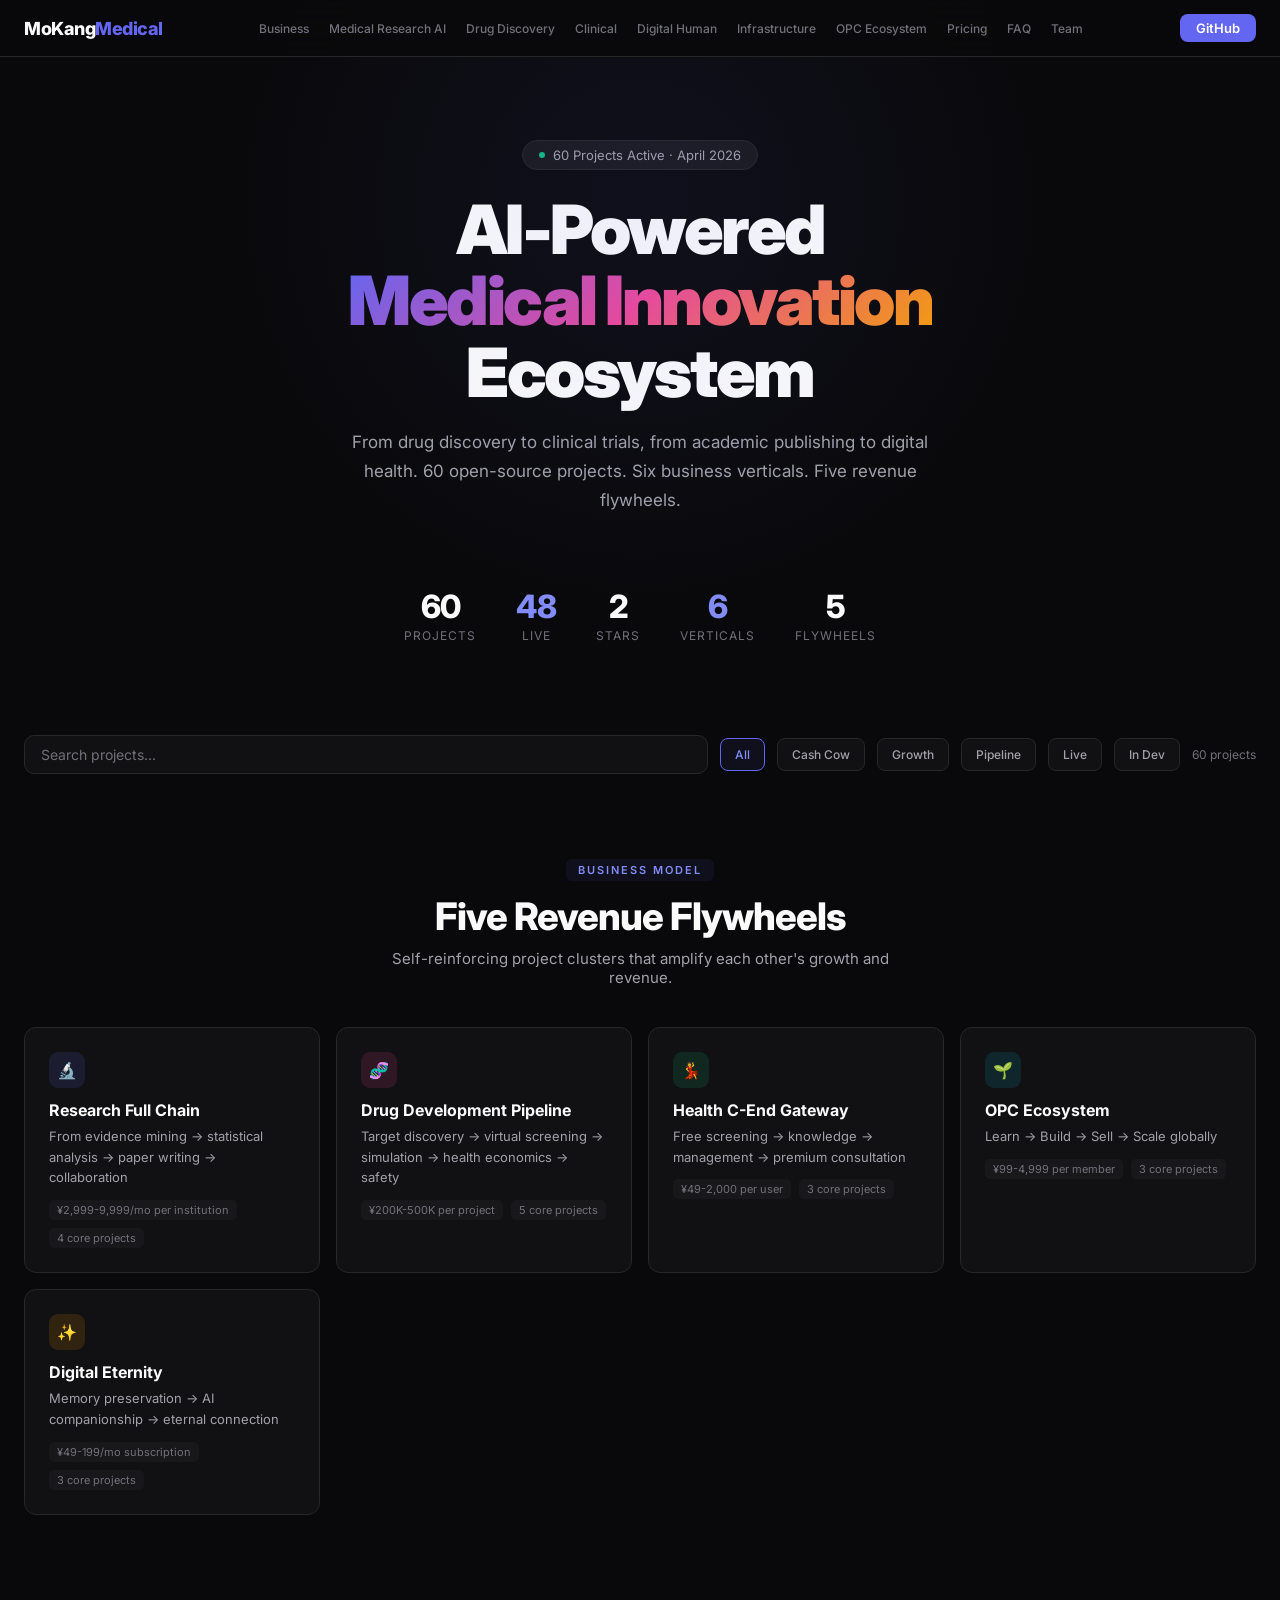
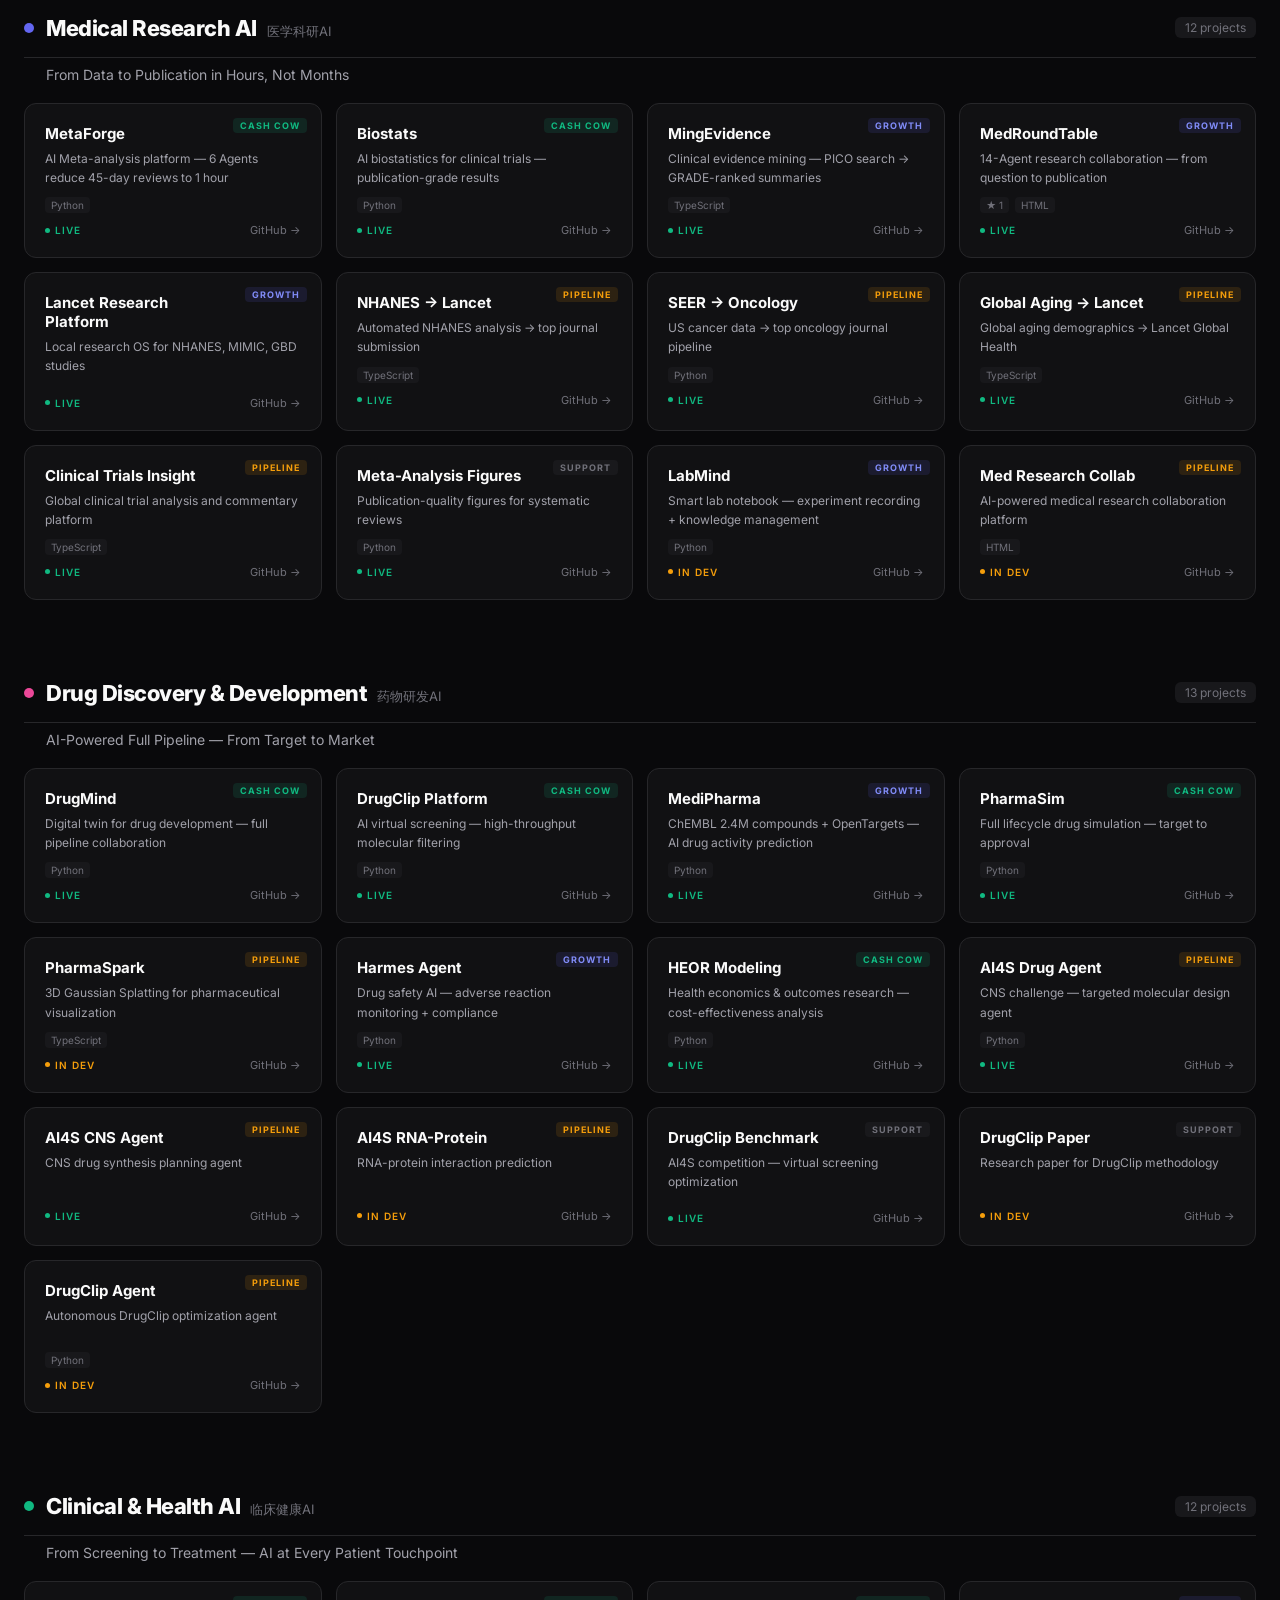
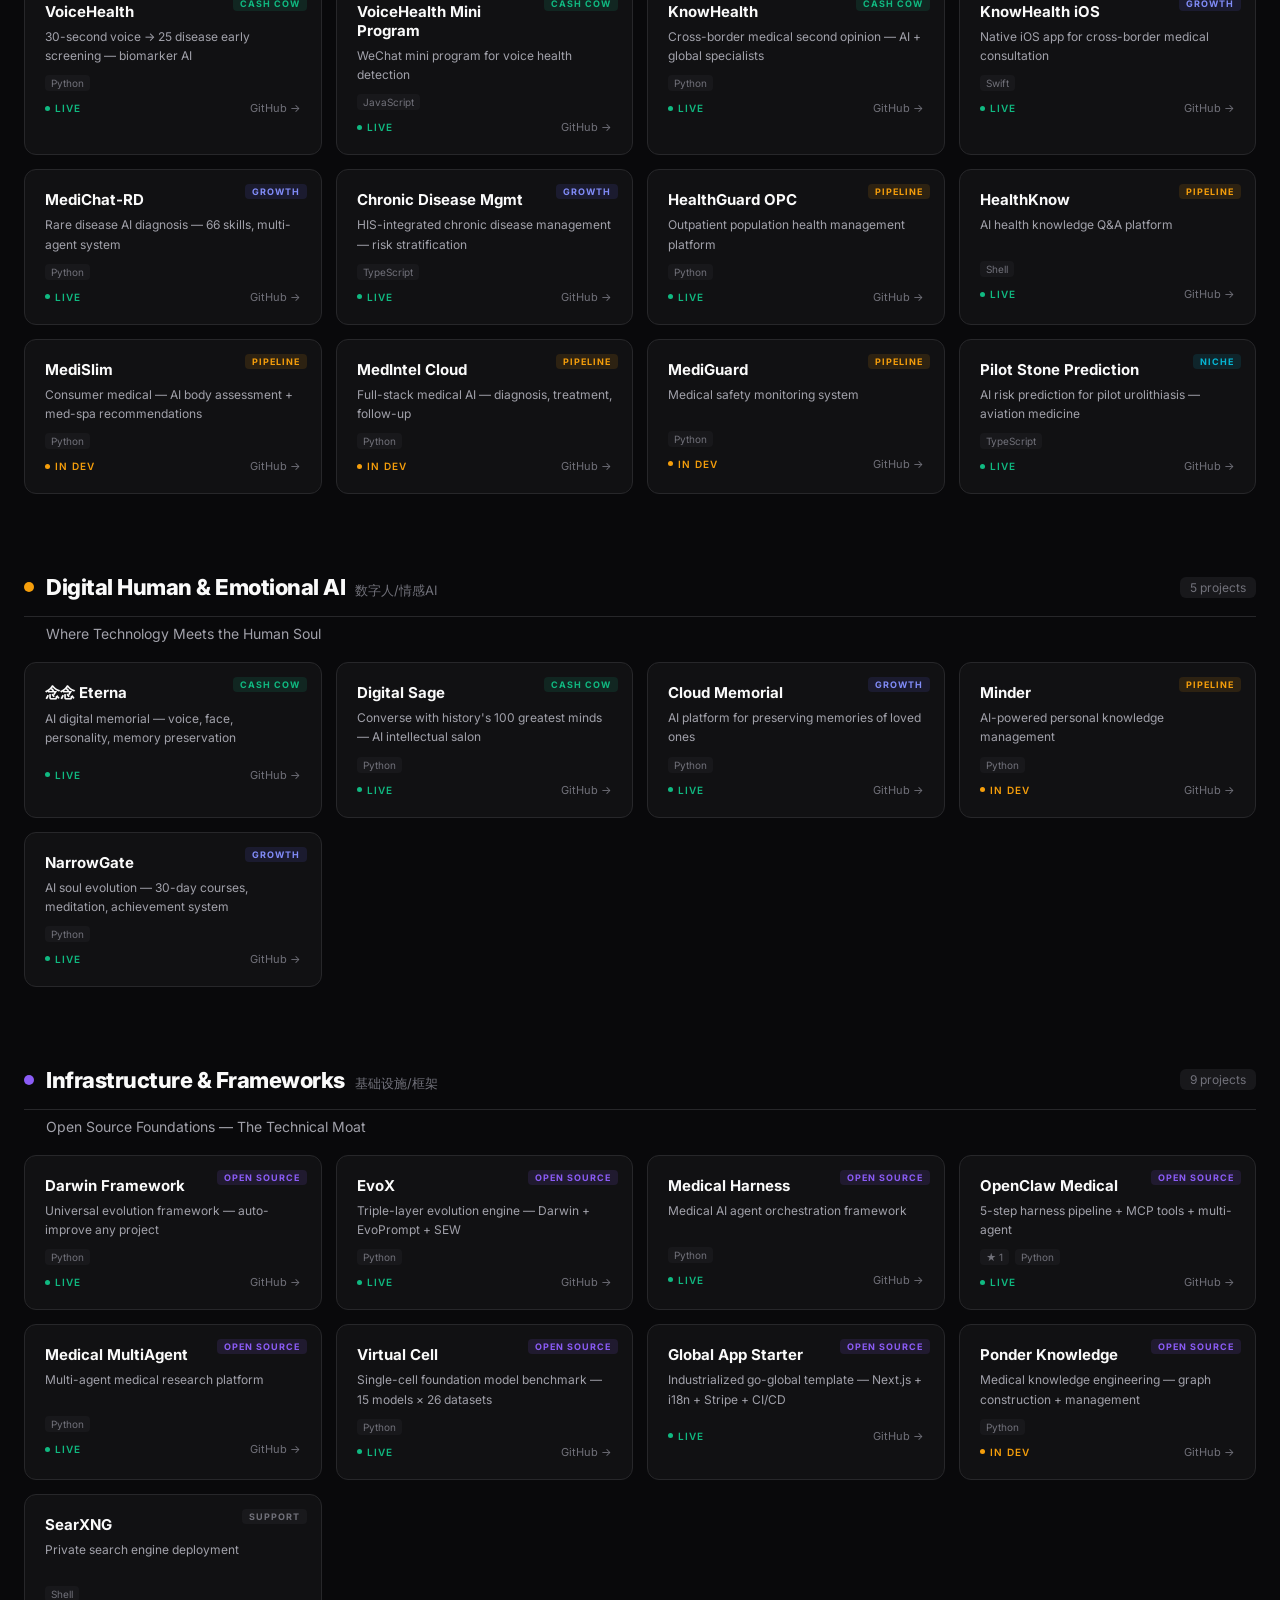
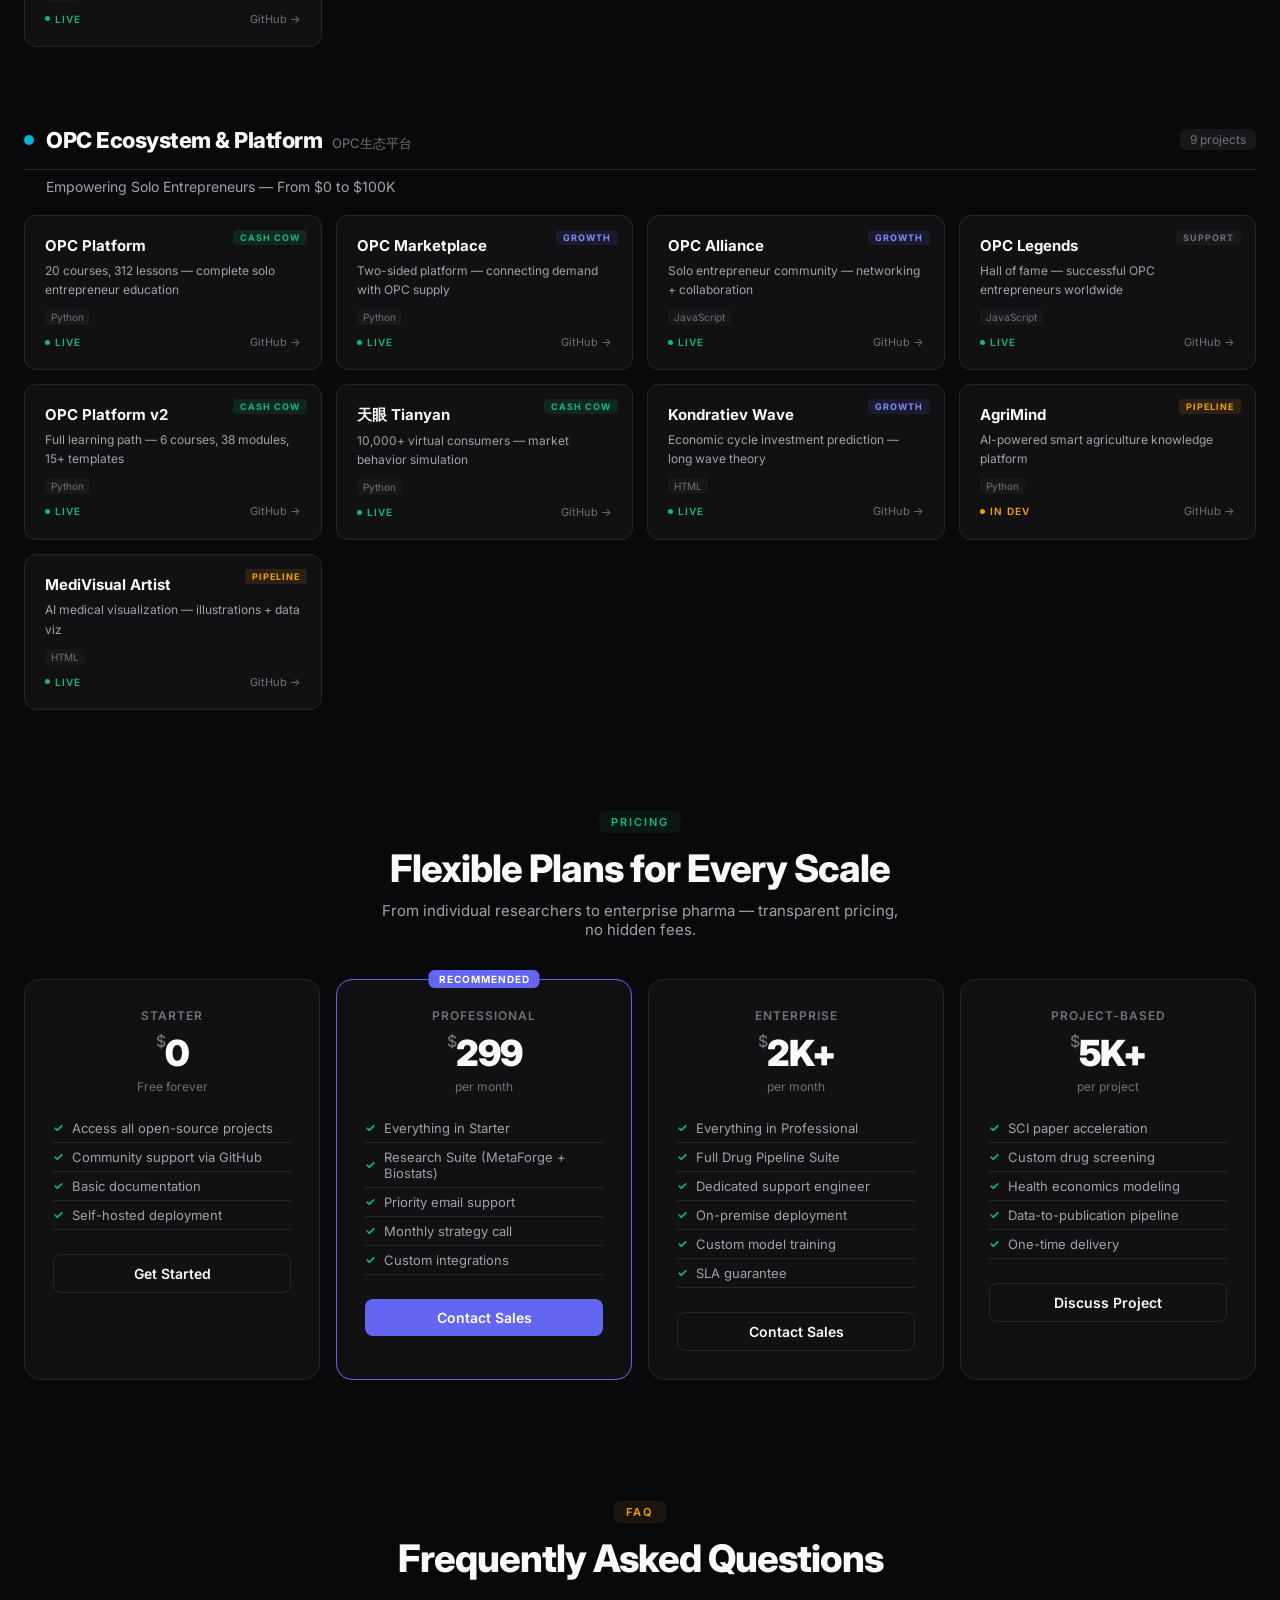
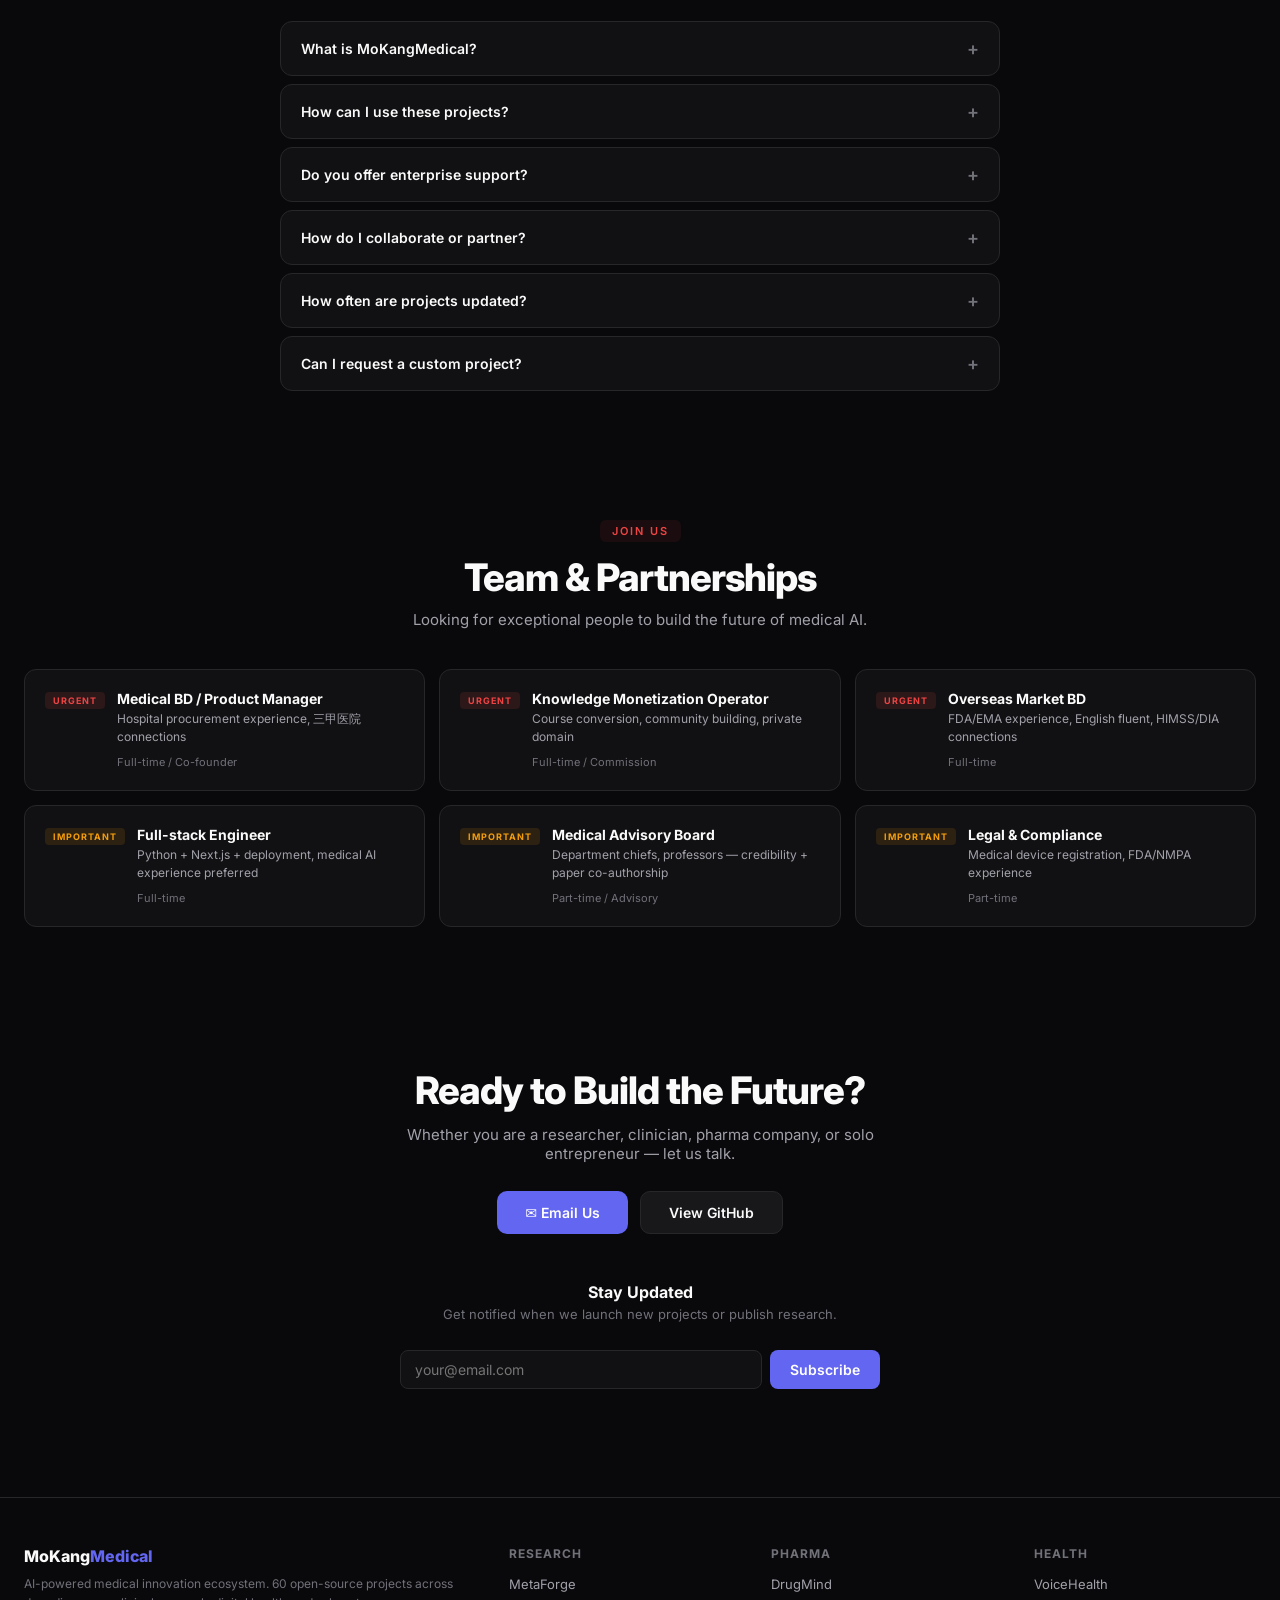
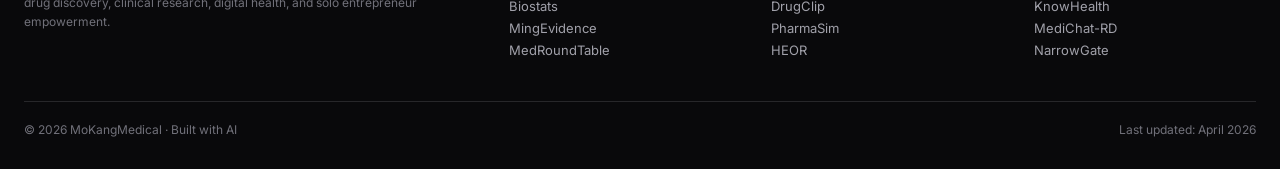
==== commit d1563b26: "update: batch sync" ====
--- a/index.html
+++ b/index.html
@@ -3,8 +3,14 @@
 <head>
 <meta charset="UTF-8">
 <meta name="viewport" content="width=device-width, initial-scale=1.0">
-<title>MoKangMedical — AI-Powered Medical Innovation Ecosystem</title>
-<meta name="description" content="68 AI projects across drug discovery, clinical research, digital health, and solo entrepreneur ecosystem.">
+<title>MoKangMedical — AI-Powered Medical Innovation Ecosystem | 60 Projects</title>
+<meta name="description" content="60 AI projects across drug discovery, clinical research, digital health, and solo entrepreneur ecosystem. 6 business verticals, 5 revenue flywheels.">
+<meta name="keywords" content="medical AI, drug discovery, clinical research, Meta-analysis, biostatistics, rare disease, digital health, OPC, one person company">
+<meta property="og:title" content="MoKangMedical — AI-Powered Medical Innovation Ecosystem">
+<meta property="og:description" content="60 open-source medical AI projects. From drug discovery to digital health.">
+<meta property="og:type" content="website">
+<meta property="og:url" content="https://mokangmedical.github.io/opc-homepage/">
+<meta name="twitter:card" content="summary_large_image">
 <link rel="preconnect" href="https://fonts.googleapis.com">
 <link href="https://fonts.googleapis.com/css2?family=Inter:wght@300;400;500;600;700;800;900&display=swap" rel="stylesheet">
 <style>
@@ -15,961 +21,420 @@
   --border:#27272a;--border2:#3f3f46;
   --accent:#6366f1;--accent2:#818cf8;
   --green:#10b981;--pink:#ec4899;--amber:#f59e0b;--purple:#8b5cf6;--cyan:#06b6d4;
-  --radius:12px;
-}
-html{scroll-behavior:smooth;background:var(--bg);color:var(--text);font-family:'Inter',system-ui,sans-serif}
-body{background:var(--bg);overflow-x:hidden}
+  --radius:12px;--radius-lg:16px;
+}
+html{scroll-behavior:smooth;background:var(--bg);color:var(--text);font-family:'Inter',system-ui,-apple-system,sans-serif}
+body{background:var(--bg);overflow-x:hidden;-webkit-font-smoothing:antialiased}
 a{color:inherit;text-decoration:none}
-img{max-width:100%}
-
-/* NAV */
-nav{position:fixed;top:0;left:0;right:0;z-index:100;background:rgba(9,9,11,.85);backdrop-filter:blur(20px);border-bottom:1px solid var(--border)}
+::selection{background:var(--accent);color:#fff}
+
+nav{position:fixed;top:0;left:0;right:0;z-index:100;background:rgba(9,9,11,.8);backdrop-filter:blur(24px);-webkit-backdrop-filter:blur(24px);border-bottom:1px solid var(--border)}
 .nav-inner{max-width:1280px;margin:0 auto;padding:0 24px;height:56px;display:flex;align-items:center;justify-content:space-between}
 .nav-logo{font-weight:800;font-size:18px;letter-spacing:-.5px}
 .nav-logo span{color:var(--accent)}
-.nav-links{display:flex;gap:24px;font-size:13px;font-weight:500;color:var(--text2)}
+.nav-links{display:flex;gap:20px;font-size:12px;font-weight:500;color:var(--text3)}
+.nav-links a{transition:color .2s}
 .nav-links a:hover{color:var(--text)}
+.nav-right{display:flex;align-items:center;gap:12px}
 .nav-cta{background:var(--accent);color:#fff;padding:6px 16px;border-radius:8px;font-size:13px;font-weight:600;transition:opacity .2s}
 .nav-cta:hover{opacity:.85}
-.nav-mobile{display:none;background:none;border:none;color:var(--text);cursor:pointer;font-size:20px}
-
-/* HERO */
-.hero{padding:140px 24px 80px;text-align:center;position:relative;overflow:hidden}
-.hero::before{content:'';position:absolute;top:-200px;left:50%;transform:translateX(-50%);width:800px;height:800px;background:radial-gradient(circle,rgba(99,102,241,.12) 0%,transparent 70%);pointer-events:none}
+.nav-mobile{display:none;background:none;border:none;color:var(--text);cursor:pointer;font-size:22px;padding:4px}
+
+.hero{padding:140px 24px 60px;text-align:center;position:relative;overflow:hidden}
+.hero::before{content:'';position:absolute;top:-300px;left:50%;transform:translateX(-50%);width:1000px;height:1000px;background:radial-gradient(circle,rgba(99,102,241,.08) 0%,transparent 60%);pointer-events:none}
 .hero-badge{display:inline-flex;align-items:center;gap:8px;background:var(--bg3);border:1px solid var(--border);padding:6px 16px;border-radius:999px;font-size:13px;color:var(--text2);margin-bottom:24px}
 .hero-badge .dot{width:6px;height:6px;border-radius:50%;background:var(--green);animation:pulse 2s infinite}
-@keyframes pulse{0%,100%{opacity:1}50%{opacity:.4}}
-.hero h1{font-size:clamp(36px,6vw,72px);font-weight:900;letter-spacing:-2px;line-height:1.05;max-width:900px;margin:0 auto 20px}
-.hero h1 .gradient{background:linear-gradient(135deg,var(--accent),var(--pink),var(--amber));-webkit-background-clip:text;-webkit-text-fill-color:transparent;background-clip:text}
-.hero p{font-size:18px;color:var(--text2);max-width:640px;margin:0 auto 40px;line-height:1.7}
-.hero-stats{display:flex;justify-content:center;gap:48px;flex-wrap:wrap}
-.hero-stat{text-align:center}
-.hero-stat .num{font-size:36px;font-weight:800;letter-spacing:-1px;background:linear-gradient(135deg,var(--text),var(--text2));-webkit-background-clip:text;-webkit-text-fill-color:transparent;background-clip:text}
-.hero-stat .label{font-size:13px;color:var(--text3);margin-top:4px}
-
-/* SECTIONS */
-.section{max-width:1280px;margin:0 auto;padding:80px 24px}
-.section-header{text-align:center;margin-bottom:56px}
-.section-header .tag{display:inline-block;font-size:12px;font-weight:600;text-transform:uppercase;letter-spacing:2px;padding:4px 12px;border-radius:6px;margin-bottom:16px}
-.section-header h2{font-size:clamp(28px,4vw,42px);font-weight:800;letter-spacing:-1px;margin-bottom:12px}
-.section-header p{font-size:16px;color:var(--text2);max-width:560px;margin:0 auto}
-
-/* FLYWHEEL */
-.flywheels{display:grid;grid-template-columns:repeat(auto-fit,minmax(320px,1fr));gap:20px}
-.flywheel-card{background:var(--bg2);border:1px solid var(--border);border-radius:var(--radius);padding:28px;transition:border-color .2s,transform .2s}
-.flywheel-card:hover{border-color:var(--border2);transform:translateY(-2px)}
-.fw-icon{width:40px;height:40px;border-radius:10px;display:flex;align-items:center;justify-content:center;font-size:18px;margin-bottom:16px}
-.flywheel-card h3{font-size:18px;font-weight:700;margin-bottom:8px}
-.flywheel-card .fw-desc{font-size:14px;color:var(--text2);line-height:1.6;margin-bottom:16px}
-.fw-meta{display:flex;gap:16px;font-size:12px;color:var(--text3)}
-.fw-meta span{background:var(--bg3);padding:4px 10px;border-radius:6px}
-
-/* SEGMENT */
-.segment{padding:80px 0}
-.segment-header{display:flex;align-items:center;gap:16px;margin-bottom:40px;padding-bottom:20px;border-bottom:1px solid var(--border)}
-.segment-dot{width:12px;height:12px;border-radius:50%;flex-shrink:0}
-.segment-header h2{font-size:28px;font-weight:800;letter-spacing:-.5px}
-.segment-header .seg-tag{font-size:13px;color:var(--text3);margin-left:auto}
-
-/* PROJECT CARDS */
-.projects-grid{display:grid;grid-template-columns:repeat(auto-fill,minmax(300px,1fr));gap:16px}
-.proj-card{background:var(--bg2);border:1px solid var(--border);border-radius:var(--radius);padding:24px;transition:all .2s;position:relative;overflow:hidden}
-.proj-card:hover{border-color:var(--border2);transform:translateY(-2px);box-shadow:0 8px 32px rgba(0,0,0,.3)}
-.proj-card .tier{position:absolute;top:16px;right:16px;font-size:10px;font-weight:600;text-transform:uppercase;letter-spacing:1px;padding:3px 8px;border-radius:4px}
-.tier-cash-cow{background:rgba(16,185,129,.15);color:var(--green)}
-.tier-growth{background:rgba(99,102,241,.15);color:var(--accent2)}
-.tier-pipeline{background:rgba(245,158,11,.15);color:var(--amber)}
-.tier-moat{background:rgba(139,92,246,.15);color:var(--purple)}
-.tier-support{background:rgba(113,113,122,.1);color:var(--text3)}
-.tier-niche{background:rgba(6,182,212,.15);color:var(--cyan)}
-.proj-name{font-size:16px;font-weight:700;margin-bottom:8px;padding-right:60px}
-.proj-desc{font-size:13px;color:var(--text2);line-height:1.6;margin-bottom:16px}
+@keyframes pulse{0%,100%{opacity:1}50%{opacity:.3}}
+.hero h1{font-size:clamp(36px,6vw,68px);font-weight:900;letter-spacing:-2.5px;line-height:1.05;max-width:860px;margin:0 auto 20px}
+.hero h1 .grad{background:linear-gradient(135deg,var(--accent),var(--pink),var(--amber));-webkit-background-clip:text;-webkit-text-fill-color:transparent;background-clip:text}
+.hero p{font-size:17px;color:var(--text2);max-width:600px;margin:0 auto 40px;line-height:1.7}
+
+.stats-bar{display:flex;justify-content:center;gap:40px;flex-wrap:wrap;padding:32px 0}
+.stat-item{text-align:center}
+.stat-item .num{font-size:32px;font-weight:800;letter-spacing:-1px}
+.stat-item .num.accent{color:var(--accent2)}
+.stat-item .label{font-size:12px;color:var(--text3);margin-top:2px;text-transform:uppercase;letter-spacing:1px}
+
+.controls{max-width:1280px;margin:0 auto;padding:0 24px 24px;display:flex;gap:12px;flex-wrap:wrap;align-items:center}
+.search-box{flex:1;min-width:200px;background:var(--bg2);border:1px solid var(--border);border-radius:10px;padding:10px 16px;color:var(--text);font-size:14px;font-family:inherit;outline:none;transition:border-color .2s}
+.search-box:focus{border-color:var(--accent)}
+.search-box::placeholder{color:var(--text3)}
+.filter-btn{background:var(--bg2);border:1px solid var(--border);border-radius:8px;padding:8px 14px;color:var(--text2);font-size:12px;font-weight:500;cursor:pointer;transition:all .2s;font-family:inherit}
+.filter-btn:hover,.filter-btn.active{border-color:var(--accent);color:var(--accent2);background:rgba(99,102,241,.08)}
+.result-count{font-size:12px;color:var(--text3);margin-left:auto}
+
+.section{max-width:1280px;margin:0 auto;padding:60px 24px}
+.section-header{text-align:center;margin-bottom:40px}
+.section-header .tag{display:inline-block;font-size:11px;font-weight:600;text-transform:uppercase;letter-spacing:2px;padding:4px 12px;border-radius:6px;margin-bottom:12px}
+.section-header h2{font-size:clamp(26px,4vw,38px);font-weight:800;letter-spacing:-1px;margin-bottom:10px}
+.section-header p{font-size:15px;color:var(--text2);max-width:520px;margin:0 auto}
+
+.fw-grid{display:grid;grid-template-columns:repeat(auto-fit,minmax(280px,1fr));gap:16px}
+.fw-card{background:var(--bg2);border:1px solid var(--border);border-radius:var(--radius);padding:24px;transition:border-color .2s,transform .2s}
+.fw-card:hover{border-color:var(--border2);transform:translateY(-2px)}
+.fw-icon{width:36px;height:36px;border-radius:9px;display:flex;align-items:center;justify-content:center;font-size:16px;margin-bottom:12px}
+.fw-card h3{font-size:16px;font-weight:700;margin-bottom:6px}
+.fw-desc{font-size:13px;color:var(--text2);line-height:1.6;margin-bottom:12px}
+.fw-tags{display:flex;gap:8px;flex-wrap:wrap}
+.fw-tags span{font-size:11px;background:var(--bg3);padding:3px 8px;border-radius:5px;color:var(--text3)}
+
+.segment{max-width:1280px;margin:0 auto;padding:40px 24px}
+.seg-header{display:flex;align-items:center;gap:12px;margin-bottom:8px;padding-bottom:16px;border-bottom:1px solid var(--border)}
+.seg-dot{width:10px;height:10px;border-radius:50%;flex-shrink:0}
+.seg-titles{display:flex;align-items:baseline;gap:10px;flex:1}
+.seg-titles h2{font-size:22px;font-weight:800;letter-spacing:-.5px}
+.seg-zh{font-size:13px;color:var(--text3)}
+.seg-count{font-size:12px;color:var(--text3);background:var(--bg3);padding:3px 10px;border-radius:6px}
+.seg-tagline{font-size:14px;color:var(--text2);margin-bottom:20px;padding-left:22px}
+
+.projects-grid{display:grid;grid-template-columns:repeat(auto-fill,minmax(280px,1fr));gap:14px}
+.proj-card{background:var(--bg2);border:1px solid var(--border);border-radius:var(--radius);padding:20px;transition:all .2s;position:relative;overflow:hidden}
+.proj-card:hover{border-color:var(--border2);transform:translateY(-2px);box-shadow:0 8px 24px rgba(0,0,0,.25)}
+.proj-card.hidden{display:none}
+.tier{position:absolute;top:14px;right:14px;font-size:9px;font-weight:700;text-transform:uppercase;letter-spacing:1px;padding:2px 7px;border-radius:4px}
+.tier-cash-cow{background:rgba(16,185,129,.12);color:var(--green)}
+.tier-growth{background:rgba(99,102,241,.12);color:var(--accent2)}
+.tier-pipeline{background:rgba(245,158,11,.12);color:var(--amber)}
+.tier-moat{background:rgba(139,92,246,.12);color:var(--purple)}
+.tier-support{background:rgba(113,113,122,.08);color:var(--text3)}
+.tier-niche{background:rgba(6,182,212,.12);color:var(--cyan)}
+.proj-name{font-size:15px;font-weight:700;margin-bottom:6px;padding-right:70px}
+.proj-desc{font-size:12px;color:var(--text2);line-height:1.6;margin-bottom:10px;min-height:36px}
+.proj-meta{display:flex;gap:6px;margin-bottom:10px}
+.stat-badge{font-size:10px;color:var(--text3);background:var(--bg3);padding:2px 6px;border-radius:4px}
 .proj-footer{display:flex;align-items:center;justify-content:space-between}
-.proj-status{font-size:11px;font-weight:600;text-transform:uppercase;letter-spacing:1px;display:flex;align-items:center;gap:6px}
-.proj-status .dot-sm{width:5px;height:5px;border-radius:50%}
-.status-live .dot-sm{background:var(--green)}
-.status-live{color:var(--green)}
-.status-dev .dot-sm{background:var(--amber)}
-.status-dev{color:var(--amber)}
-.proj-link{font-size:12px;color:var(--text3);transition:color .2s}
+.proj-status{font-size:10px;font-weight:600;text-transform:uppercase;letter-spacing:1px;display:flex;align-items:center;gap:5px}
+.dot-sm{width:5px;height:5px;border-radius:50%;display:inline-block}
+.status-live{color:var(--green)}.status-live .dot-sm{background:var(--green)}
+.status-dev{color:var(--amber)}.status-dev .dot-sm{background:var(--amber)}
+.proj-link{font-size:11px;color:var(--text3);transition:color .2s}
 .proj-link:hover{color:var(--accent2)}
 
-/* TEAM */
-.team-grid{display:grid;grid-template-columns:repeat(auto-fill,minmax(360px,1fr));gap:16px}
-.team-card{background:var(--bg2);border:1px solid var(--border);border-radius:var(--radius);padding:24px;display:flex;gap:16px;align-items:flex-start}
-.team-priority{font-size:10px;font-weight:700;text-transform:uppercase;letter-spacing:1px;padding:3px 8px;border-radius:4px;flex-shrink:0}
-.p-urgent{background:rgba(239,68,68,.15);color:#ef4444}
-.p-important{background:rgba(245,158,11,.15);color:var(--amber)}
-.team-card h4{font-size:15px;font-weight:700;margin-bottom:4px}
-.team-card p{font-size:13px;color:var(--text2);line-height:1.5;margin-bottom:6px}
+.pricing-grid{display:grid;grid-template-columns:repeat(auto-fit,minmax(260px,1fr));gap:16px}
+.price-card{background:var(--bg2);border:1px solid var(--border);border-radius:var(--radius-lg);padding:28px;text-align:center;transition:all .2s}
+.price-card:hover{border-color:var(--border2)}
+.price-card.featured{border-color:var(--accent);position:relative}
+.price-card.featured::before{content:'Recommended';position:absolute;top:-10px;left:50%;transform:translateX(-50%);background:var(--accent);color:#fff;font-size:10px;font-weight:700;padding:3px 10px;border-radius:6px;text-transform:uppercase;letter-spacing:1px}
+.price-tier{font-size:12px;font-weight:600;text-transform:uppercase;letter-spacing:1px;color:var(--text3);margin-bottom:8px}
+.price-amount{font-size:36px;font-weight:900;letter-spacing:-1px;margin-bottom:4px}
+.price-amount .currency{font-size:16px;font-weight:500;vertical-align:top;color:var(--text3)}
+.price-period{font-size:12px;color:var(--text3);margin-bottom:20px}
+.price-features{list-style:none;text-align:left;margin-bottom:24px}
+.price-features li{font-size:13px;color:var(--text2);padding:6px 0;border-bottom:1px solid var(--border);display:flex;align-items:center;gap:8px}
+.price-features li::before{content:'\2713';color:var(--green);font-weight:700;font-size:12px}
+.price-btn{display:block;width:100%;padding:10px;border-radius:8px;font-size:14px;font-weight:600;text-align:center;transition:all .2s;cursor:pointer;font-family:inherit}
+.price-btn.primary{background:var(--accent);color:#fff;border:none}
+.price-btn.primary:hover{opacity:.85}
+.price-btn.secondary{background:transparent;color:var(--text);border:1px solid var(--border)}
+.price-btn.secondary:hover{border-color:var(--accent);color:var(--accent2)}
+
+.faq-list{max-width:720px;margin:0 auto}
+.faq-item{background:var(--bg2);border:1px solid var(--border);border-radius:var(--radius);margin-bottom:8px;overflow:hidden}
+.faq-item summary{padding:16px 20px;font-size:14px;font-weight:600;cursor:pointer;list-style:none;display:flex;align-items:center;justify-content:space-between}
+.faq-item summary::-webkit-details-marker{display:none}
+.faq-item summary::after{content:'+';font-size:18px;color:var(--text3)}
+.faq-item[open] summary::after{content:'\2212'}
+.faq-item p{padding:0 20px 16px;font-size:13px;color:var(--text2);line-height:1.7}
+
+.team-grid{display:grid;grid-template-columns:repeat(auto-fill,minmax(340px,1fr));gap:14px}
+.team-card{background:var(--bg2);border:1px solid var(--border);border-radius:var(--radius);padding:20px;display:flex;gap:12px;align-items:flex-start}
+.team-badge{font-size:9px;font-weight:700;text-transform:uppercase;letter-spacing:1px;padding:3px 8px;border-radius:4px;flex-shrink:0;margin-top:2px}
+.team-badge.urgent{background:rgba(239,68,68,.12);color:#ef4444}
+.team-badge.important{background:rgba(245,158,11,.12);color:var(--amber)}
+.team-card h4{font-size:14px;font-weight:700;margin-bottom:3px}
+.team-card p{font-size:12px;color:var(--text2);line-height:1.5;margin-bottom:4px}
 .team-type{font-size:11px;color:var(--text3)}
 
-/* FOOTER */
-footer{border-top:1px solid var(--border);padding:48px 24px;text-align:center}
-footer p{font-size:13px;color:var(--text3)}
-footer a{color:var(--accent2)}
-
-/* RESPONSIVE */
+.contact-section{text-align:center;padding:80px 24px}
+.contact-section h2{font-size:clamp(26px,4vw,38px);font-weight:800;letter-spacing:-1px;margin-bottom:12px}
+.contact-section p{font-size:15px;color:var(--text2);max-width:480px;margin:0 auto 28px}
+.contact-btns{display:flex;gap:12px;justify-content:center;flex-wrap:wrap}
+.btn-primary{background:var(--accent);color:#fff;padding:12px 28px;border-radius:10px;font-weight:600;font-size:14px;transition:opacity .2s;display:inline-flex;align-items:center;gap:8px}
+.btn-primary:hover{opacity:.85}
+.btn-secondary{background:var(--bg3);border:1px solid var(--border);color:var(--text);padding:12px 28px;border-radius:10px;font-weight:600;font-size:14px;transition:all .2s;display:inline-flex;align-items:center;gap:8px}
+.btn-secondary:hover{border-color:var(--accent);color:var(--accent2)}
+
+.newsletter{max-width:480px;margin:0 auto;text-align:center}
+.newsletter-form{display:flex;gap:8px;margin-top:16px}
+.newsletter-form input{flex:1;background:var(--bg2);border:1px solid var(--border);border-radius:8px;padding:10px 14px;color:var(--text);font-size:14px;font-family:inherit;outline:none}
+.newsletter-form input:focus{border-color:var(--accent)}
+.newsletter-form button{background:var(--accent);color:#fff;border:none;padding:10px 20px;border-radius:8px;font-weight:600;font-size:14px;cursor:pointer;font-family:inherit;white-space:nowrap}
+
+footer{border-top:1px solid var(--border);padding:48px 24px 32px;max-width:1280px;margin:0 auto}
+.footer-grid{display:grid;grid-template-columns:2fr 1fr 1fr 1fr;gap:40px;margin-bottom:40px}
+.footer-brand h3{font-size:16px;font-weight:800;margin-bottom:8px}
+.footer-brand p{font-size:12px;color:var(--text3);line-height:1.6}
+.footer-col h4{font-size:12px;font-weight:700;text-transform:uppercase;letter-spacing:1px;color:var(--text3);margin-bottom:12px}
+.footer-col a{display:block;font-size:13px;color:var(--text2);padding:3px 0;transition:color .2s}
+.footer-col a:hover{color:var(--accent2)}
+.footer-bottom{border-top:1px solid var(--border);padding-top:20px;display:flex;justify-content:space-between;align-items:center;font-size:12px;color:var(--text3)}
+
+.reveal{opacity:0;transform:translateY(20px);transition:opacity .5s ease,transform .5s ease}
+.reveal.visible{opacity:1;transform:translateY(0)}
+
 @media(max-width:768px){
   .nav-links{display:none}
   .nav-mobile{display:block}
-  .hero-stats{gap:24px}
-  .hero-stat .num{font-size:28px}
+  .stats-bar{gap:20px}
+  .stat-item .num{font-size:24px}
   .projects-grid{grid-template-columns:1fr}
   .team-grid{grid-template-columns:1fr}
-  .flywheels{grid-template-columns:1fr}
-  .segment-header{flex-wrap:wrap}
-  .segment-header .seg-tag{margin-left:0;margin-top:8px}
+  .fw-grid{grid-template-columns:1fr}
+  .pricing-grid{grid-template-columns:1fr}
+  .footer-grid{grid-template-columns:1fr 1fr;gap:24px}
+  .controls{flex-direction:column}
+  .search-box{width:100%}
+  .result-count{margin-left:0}
 }
 @media(max-width:480px){
-  .hero h1{font-size:32px}
-  .hero p{font-size:15px}
-  .section{padding:48px 16px}
-}
-
-/* SCROLL REVEAL */
-.reveal{opacity:0;transform:translateY(24px);transition:opacity .6s ease,transform .6s ease}
-.reveal.visible{opacity:1;transform:translateY(0)}
+  .hero h1{font-size:28px}
+  .section{padding:40px 16px}
+  .footer-grid{grid-template-columns:1fr}
+}
 </style>
 </head>
 <body>
 
-<!-- NAV -->
 <nav>
 <div class="nav-inner">
   <a href="#" class="nav-logo">MoKang<span>Medical</span></a>
   <div class="nav-links">
-    <a href="#flywheels">Flywheels</a>
-    <a href="#research">Research</a>
-    <a href="#pharma">Pharma</a>
-    <a href="#clinical">Clinical</a>
-    <a href="#digital">Digital Human</a>
-    <a href="#infra">Infrastructure</a>
-    <a href="#platform">OPC Ecosystem</a>
+    <a href="#flywheels">Business</a>
+    <a href="#research">Medical Research AI</a><a href="#pharma">Drug Discovery</a><a href="#clinical">Clinical</a><a href="#digital">Digital Human</a><a href="#infra">Infrastructure</a><a href="#platform">OPC Ecosystem</a>
+    <a href="#pricing">Pricing</a>
+    <a href="#faq">FAQ</a>
     <a href="#team">Team</a>
   </div>
-  <a href="https://github.com/MoKangMedical" class="nav-cta" target="_blank">GitHub</a>
-  <button class="nav-mobile" onclick="document.querySelector('.nav-links').style.display=document.querySelector('.nav-links').style.display==='flex'?'none':'flex'">&#9776;</button>
+  <div class="nav-right">
+    <a href="https://github.com/MoKangMedical" class="nav-cta" target="_blank" rel="noopener">GitHub</a>
+    <button class="nav-mobile" onclick="toggleNav()" aria-label="Menu">&#9776;</button>
+  </div>
 </div>
 </nav>
 
-<!-- HERO -->
 <section class="hero">
-  <div class="hero-badge"><span class="dot"></span> 68 Projects Active</div>
-  <h1>AI-Powered<br><span class="gradient">Medical Innovation</span><br>Ecosystem</h1>
-  <p>From drug discovery to clinical trials, from academic publishing to digital health — a complete AI-powered medical platform. Six business verticals. Five revenue flywheels. One vision.</p>
-  <div class="hero-stats">
-    <div class="hero-stat"><div class="num">68</div><div class="label">Projects</div></div>
-    <div class="hero-stat"><div class="num">6</div><div class="label">Verticals</div></div>
-    <div class="hero-stat"><div class="num">5</div><div class="label">Flywheels</div></div>
-    <div class="hero-stat"><div class="num">$2M+</div><div class="label">Revenue Potential</div></div>
-  </div>
-</section>
-
-<!-- FLYWHEELS -->
+  <div class="hero-badge"><span class="dot"></span>60 Projects Active &middot; April 2026</div>
+  <h1>AI-Powered<br><span class="grad">Medical Innovation</span><br>Ecosystem</h1>
+  <p>From drug discovery to clinical trials, from academic publishing to digital health. 60 open-source projects. Six business verticals. Five revenue flywheels.</p>
+  <div class="stats-bar">
+    <div class="stat-item"><div class="num">60</div><div class="label">Projects</div></div>
+    <div class="stat-item"><div class="num accent">48</div><div class="label">Live</div></div>
+    <div class="stat-item"><div class="num">2</div><div class="label">Stars</div></div>
+    <div class="stat-item"><div class="num accent">6</div><div class="label">Verticals</div></div>
+    <div class="stat-item"><div class="num">5</div><div class="label">Flywheels</div></div>
+  </div>
+</section>
+
+<div class="controls" id="controls">
+  <input type="text" class="search-box" id="search" placeholder="Search projects..." oninput="filterProjects()">
+  <button class="filter-btn active" data-filter="all" onclick="setFilter(this)">All</button>
+  <button class="filter-btn" data-filter="cash-cow" onclick="setFilter(this)">Cash Cow</button>
+  <button class="filter-btn" data-filter="growth" onclick="setFilter(this)">Growth</button>
+  <button class="filter-btn" data-filter="pipeline" onclick="setFilter(this)">Pipeline</button>
+  <button class="filter-btn" data-filter="live" onclick="setFilter(this)">Live</button>
+  <button class="filter-btn" data-filter="dev" onclick="setFilter(this)">In Dev</button>
+  <span class="result-count" id="resultCount">60 projects</span>
+</div>
+
 <section class="section" id="flywheels">
 <div class="section-header reveal">
-  <div class="tag" style="background:rgba(99,102,241,.1);color:var(--accent2)">Business Model</div>
+  <div class="tag" style="background:rgba(99,102,241,.08);color:var(--accent2)">Business Model</div>
   <h2>Five Revenue Flywheels</h2>
-  <p>Each flywheel is self-reinforcing — projects within amplify each other's growth and revenue.</p>
-</div>
-<div class="flywheels reveal">
-  <div class="flywheel-card">
-    <div class="fw-icon" style="background:rgba(99,102,241,.15);color:var(--accent2)">&#128300;</div>
-    <h3>Research Full Chain</h3>
-    <div class="fw-desc">Evidence mining &rarr; Statistical analysis &rarr; Paper writing &rarr; Collaboration. Serving 3,000+ hospitals and 500+ medical schools.</div>
-    <div class="fw-meta"><span>ARPU: $400-1,400/mo</span><span>4 core projects</span></div>
-  </div>
-  <div class="flywheel-card">
-    <div class="fw-icon" style="background:rgba(236,72,153,.15);color:var(--pink)">&#129516;</div>
-    <h3>Drug Development Pipeline</h3>
-    <div class="fw-desc">Target discovery &rarr; Virtual screening &rarr; Simulation &rarr; Health economics &rarr; Safety monitoring. Serving 5,000+ pharma companies.</div>
-    <div class="fw-meta"><span>ARPU: $28K-70K/project</span><span>5 core projects</span></div>
-  </div>
-  <div class="flywheel-card">
-    <div class="fw-icon" style="background:rgba(16,185,129,.15);color:var(--green)">&#128131;</div>
-    <h3>Health C-End Gateway</h3>
-    <div class="fw-desc">Free screening &rarr; Knowledge &rarr; Management &rarr; Premium consultation. 1.4 billion population health market.</div>
-    <div class="fw-meta"><span>ARPU: $7-280/user</span><span>3 core projects</span></div>
-  </div>
-  <div class="flywheel-card">
-    <div class="fw-icon" style="background:rgba(6,182,212,.15);color:var(--cyan)">&#127793;</div>
-    <h3>OPC Ecosystem</h3>
-    <div class="fw-desc">Learn &rarr; Build &rarr; Sell &rarr; Scale globally. Empowering 10M+ solo entrepreneurs from $0 to $100K.</div>
-    <div class="fw-meta"><span>ARPU: $14-700/member</span><span>3 core projects</span></div>
-  </div>
-  <div class="flywheel-card">
-    <div class="fw-icon" style="background:rgba(245,158,11,.15);color:var(--amber)">&#10024;</div>
-    <h3>Digital Eternity</h3>
-    <div class="fw-desc">Memory preservation &rarr; AI companionship &rarr; Eternal connection. Blue ocean emotional AI market with highest retention.</div>
-    <div class="fw-meta"><span>ARPU: $7-28/mo</span><span>3 core projects</span></div>
-  </div>
-</div>
-</section>
-
-<!-- SEGMENTS -->
-<section class="section">
-
-<div class="segment reveal" id="research">
-  <div class="segment-header">
-    <div class="segment-dot" style="background:#6366f1"></div>
-    <h2>Medical Research AI</h2>
-    <span class="seg-tag">医学科研AI &middot; 12 projects</span>
-  </div>
-  <div class="projects-grid">
-
-    <div class="proj-card">
-      <div class="tier tier-cash-cow">Cash Cow</div>
-      <div class="proj-name">MetaForge</div>
-      <div class="proj-desc">AI Meta-analysis platform — 6 Agents reduce 45-day reviews to 1 hour</div>
-      <div class="proj-footer">
-        <div class="proj-status status-live"><span class="dot-sm"></span>Live</div>
-        <a href="https://github.com/MoKangMedical/metaforge" class="proj-link" target="_blank">View on GitHub &rarr;</a>
-      </div>
-    </div>
-
-    <div class="proj-card">
-      <div class="tier tier-cash-cow">Cash Cow</div>
-      <div class="proj-name">Biostats</div>
-      <div class="proj-desc">AI biostatistics for clinical trials — publication-grade results</div>
-      <div class="proj-footer">
-        <div class="proj-status status-live"><span class="dot-sm"></span>Live</div>
-        <a href="https://github.com/MoKangMedical/Biostats" class="proj-link" target="_blank">View on GitHub &rarr;</a>
-      </div>
-    </div>
-
-    <div class="proj-card">
-      <div class="tier tier-growth">Growth</div>
-      <div class="proj-name">MingEvidence</div>
-      <div class="proj-desc">Clinical evidence mining — PICO search → GRADE-ranked summaries</div>
-      <div class="proj-footer">
-        <div class="proj-status status-live"><span class="dot-sm"></span>Live</div>
-        <a href="https://github.com/MoKangMedical/mingevidence" class="proj-link" target="_blank">View on GitHub &rarr;</a>
-      </div>
-    </div>
-
-    <div class="proj-card">
-      <div class="tier tier-growth">Growth</div>
-      <div class="proj-name">MedRoundTable</div>
-      <div class="proj-desc">14-Agent research collaboration — from question to publication</div>
-      <div class="proj-footer">
-        <div class="proj-status status-live"><span class="dot-sm"></span>Live</div>
-        <a href="https://github.com/MoKangMedical/medroundtable" class="proj-link" target="_blank">View on GitHub &rarr;</a>
-      </div>
-    </div>
-
-    <div class="proj-card">
-      <div class="tier tier-growth">Growth</div>
-      <div class="proj-name">Lancet Research Platform</div>
-      <div class="proj-desc">Local research OS for NHANES, MIMIC, GBD studies</div>
-      <div class="proj-footer">
-        <div class="proj-status status-live"><span class="dot-sm"></span>Live</div>
-        <a href="https://github.com/MoKangMedical/lancet-research-platform" class="proj-link" target="_blank">View on GitHub &rarr;</a>
-      </div>
-    </div>
-
-    <div class="proj-card">
-      <div class="tier tier-pipeline">Pipeline</div>
-      <div class="proj-name">NHANES → Lancet</div>
-      <div class="proj-desc">Automated NHANES analysis → top journal submission</div>
-      <div class="proj-footer">
-        <div class="proj-status status-live"><span class="dot-sm"></span>Live</div>
-        <a href="https://github.com/MoKangMedical/nhanes-to-lancet" class="proj-link" target="_blank">View on GitHub &rarr;</a>
-      </div>
-    </div>
-
-    <div class="proj-card">
-      <div class="tier tier-pipeline">Pipeline</div>
-      <div class="proj-name">SEER → Oncology</div>
-      <div class="proj-desc">US cancer data → top oncology journal pipeline</div>
-      <div class="proj-footer">
-        <div class="proj-status status-live"><span class="dot-sm"></span>Live</div>
-        <a href="https://github.com/MoKangMedical/seer-data-to-top-oncology-journal" class="proj-link" target="_blank">View on GitHub &rarr;</a>
-      </div>
-    </div>
-
-    <div class="proj-card">
-      <div class="tier tier-pipeline">Pipeline</div>
-      <div class="proj-name">Global Aging → Lancet</div>
-      <div class="proj-desc">Global aging demographics → Lancet Global Health</div>
-      <div class="proj-footer">
-        <div class="proj-status status-live"><span class="dot-sm"></span>Live</div>
-        <a href="https://github.com/MoKangMedical/global-aging-data-to-lancet-global-health" class="proj-link" target="_blank">View on GitHub &rarr;</a>
-      </div>
-    </div>
-
-    <div class="proj-card">
-      <div class="tier tier-pipeline">Pipeline</div>
-      <div class="proj-name">Clinical Trials Insight</div>
-      <div class="proj-desc">Global clinical trial analysis and commentary platform</div>
-      <div class="proj-footer">
-        <div class="proj-status status-live"><span class="dot-sm"></span>Live</div>
-        <a href="https://github.com/MoKangMedical/global-clinical-trials-insight-and-commentary-platform-overview" class="proj-link" target="_blank">View on GitHub &rarr;</a>
-      </div>
-    </div>
-
-    <div class="proj-card">
-      <div class="tier tier-support">Support</div>
-      <div class="proj-name">Meta-Analysis Figures</div>
-      <div class="proj-desc">Publication-quality figures for systematic reviews</div>
-      <div class="proj-footer">
-        <div class="proj-status status-live"><span class="dot-sm"></span>Live</div>
-        <a href="https://github.com/MoKangMedical/meta-analysis-figures" class="proj-link" target="_blank">View on GitHub &rarr;</a>
-      </div>
-    </div>
-
-    <div class="proj-card">
-      <div class="tier tier-growth">Growth</div>
-      <div class="proj-name">LabMind</div>
-      <div class="proj-desc">Smart lab notebook — experiment recording + knowledge management</div>
-      <div class="proj-footer">
-        <div class="proj-status status-dev"><span class="dot-sm"></span>In Dev</div>
-        <a href="https://github.com/MoKangMedical/LabMind--" class="proj-link" target="_blank">View on GitHub &rarr;</a>
-      </div>
-    </div>
-
-    <div class="proj-card">
-      <div class="tier tier-pipeline">Pipeline</div>
-      <div class="proj-name">Med Research Collab</div>
-      <div class="proj-desc">AI-powered medical research collaboration platform</div>
-      <div class="proj-footer">
-        <div class="proj-status status-dev"><span class="dot-sm"></span>In Dev</div>
-        <a href="https://github.com/MoKangMedical/med-research-collab" class="proj-link" target="_blank">View on GitHub &rarr;</a>
-      </div>
-    </div>
-  </div>
-</div>
-
-<div class="segment reveal" id="pharma">
-  <div class="segment-header">
-    <div class="segment-dot" style="background:#ec4899"></div>
-    <h2>Drug Discovery & Development</h2>
-    <span class="seg-tag">药物研发AI &middot; 13 projects</span>
-  </div>
-  <div class="projects-grid">
-
-    <div class="proj-card">
-      <div class="tier tier-cash-cow">Cash Cow</div>
-      <div class="proj-name">DrugMind</div>
-      <div class="proj-desc">Digital twin for drug development — full pipeline collaboration</div>
-      <div class="proj-footer">
-        <div class="proj-status status-live"><span class="dot-sm"></span>Live</div>
-        <a href="https://github.com/MoKangMedical/DrugMind" class="proj-link" target="_blank">View on GitHub &rarr;</a>
-      </div>
-    </div>
-
-    <div class="proj-card">
-      <div class="tier tier-cash-cow">Cash Cow</div>
-      <div class="proj-name">DrugClip Platform</div>
-      <div class="proj-desc">AI virtual screening — high-throughput molecular filtering</div>
-      <div class="proj-footer">
-        <div class="proj-status status-live"><span class="dot-sm"></span>Live</div>
-        <a href="https://github.com/MoKangMedical/drugclip-platform" class="proj-link" target="_blank">View on GitHub &rarr;</a>
-      </div>
-    </div>
-
-    <div class="proj-card">
-      <div class="tier tier-growth">Growth</div>
-      <div class="proj-name">MediPharma</div>
-      <div class="proj-desc">ChEMBL 2.4M compounds + OpenTargets — AI drug activity prediction</div>
-      <div class="proj-footer">
-        <div class="proj-status status-live"><span class="dot-sm"></span>Live</div>
-        <a href="https://github.com/MoKangMedical/medi-pharma" class="proj-link" target="_blank">View on GitHub &rarr;</a>
-      </div>
-    </div>
-
-    <div class="proj-card">
-      <div class="tier tier-cash-cow">Cash Cow</div>
-      <div class="proj-name">PharmaSim</div>
-      <div class="proj-desc">Full lifecycle drug simulation — target to approval</div>
-      <div class="proj-footer">
-        <div class="proj-status status-live"><span class="dot-sm"></span>Live</div>
-        <a href="https://github.com/MoKangMedical/PharmaSim" class="proj-link" target="_blank">View on GitHub &rarr;</a>
-      </div>
-    </div>
-
-    <div class="proj-card">
-      <div class="tier tier-pipeline">Pipeline</div>
-      <div class="proj-name">PharmaSpark</div>
-      <div class="proj-desc">3D Gaussian Splatting for pharmaceutical visualization</div>
-      <div class="proj-footer">
-        <div class="proj-status status-dev"><span class="dot-sm"></span>In Dev</div>
-        <a href="https://github.com/MoKangMedical/pharmaspark" class="proj-link" target="_blank">View on GitHub &rarr;</a>
-      </div>
-    </div>
-
-    <div class="proj-card">
-      <div class="tier tier-growth">Growth</div>
-      <div class="proj-name">Harmes Agent</div>
-      <div class="proj-desc">Drug safety AI — adverse reaction monitoring + compliance</div>
-      <div class="proj-footer">
-        <div class="proj-status status-live"><span class="dot-sm"></span>Live</div>
-        <a href="https://github.com/MoKangMedical/Harmes-Agent" class="proj-link" target="_blank">View on GitHub &rarr;</a>
-      </div>
-    </div>
-
-    <div class="proj-card">
-      <div class="tier tier-cash-cow">Cash Cow</div>
-      <div class="proj-name">HEOR Modeling</div>
-      <div class="proj-desc">Health economics & outcomes research — cost-effectiveness analysis</div>
-      <div class="proj-footer">
-        <div class="proj-status status-live"><span class="dot-sm"></span>Live</div>
-        <a href="https://github.com/MoKangMedical/heor-modeling-platform" class="proj-link" target="_blank">View on GitHub &rarr;</a>
-      </div>
-    </div>
-
-    <div class="proj-card">
-      <div class="tier tier-pipeline">Pipeline</div>
-      <div class="proj-name">AI4S Drug Agent</div>
-      <div class="proj-desc">CNS challenge — targeted molecular design agent</div>
-      <div class="proj-footer">
-        <div class="proj-status status-live"><span class="dot-sm"></span>Live</div>
-        <a href="https://github.com/MoKangMedical/ai4s-drug-agent" class="proj-link" target="_blank">View on GitHub &rarr;</a>
-      </div>
-    </div>
-
-    <div class="proj-card">
-      <div class="tier tier-pipeline">Pipeline</div>
-      <div class="proj-name">AI4S CNS Agent</div>
-      <div class="proj-desc">CNS drug synthesis planning agent</div>
-      <div class="proj-footer">
-        <div class="proj-status status-live"><span class="dot-sm"></span>Live</div>
-        <a href="https://github.com/MoKangMedical/ai4s-cns-agent" class="proj-link" target="_blank">View on GitHub &rarr;</a>
-      </div>
-    </div>
-
-    <div class="proj-card">
-      <div class="tier tier-pipeline">Pipeline</div>
-      <div class="proj-name">AI4S RNA-Protein</div>
-      <div class="proj-desc">RNA-protein interaction prediction</div>
-      <div class="proj-footer">
-        <div class="proj-status status-dev"><span class="dot-sm"></span>In Dev</div>
-        <a href="https://github.com/MoKangMedical/ai4s-rna-protein" class="proj-link" target="_blank">View on GitHub &rarr;</a>
-      </div>
-    </div>
-
-    <div class="proj-card">
-      <div class="tier tier-support">Support</div>
-      <div class="proj-name">DrugClip Benchmark</div>
-      <div class="proj-desc">AI4S competition — virtual screening optimization</div>
-      <div class="proj-footer">
-        <div class="proj-status status-live"><span class="dot-sm"></span>Live</div>
-        <a href="https://github.com/MoKangMedical/drugclip-benchmark" class="proj-link" target="_blank">View on GitHub &rarr;</a>
-      </div>
-    </div>
-
-    <div class="proj-card">
-      <div class="tier tier-support">Support</div>
-      <div class="proj-name">DrugClip Paper</div>
-      <div class="proj-desc">Research paper for DrugClip methodology</div>
-      <div class="proj-footer">
-        <div class="proj-status status-dev"><span class="dot-sm"></span>In Dev</div>
-        <a href="https://github.com/MoKangMedical/drugclip-paper" class="proj-link" target="_blank">View on GitHub &rarr;</a>
-      </div>
-    </div>
-
-    <div class="proj-card">
-      <div class="tier tier-pipeline">Pipeline</div>
-      <div class="proj-name">DrugClip Agent</div>
-      <div class="proj-desc">Autonomous DrugClip optimization agent</div>
-      <div class="proj-footer">
-        <div class="proj-status status-dev"><span class="dot-sm"></span>In Dev</div>
-        <a href="https://github.com/MoKangMedical/drugclip-agent" class="proj-link" target="_blank">View on GitHub &rarr;</a>
-      </div>
-    </div>
-  </div>
-</div>
-
-<div class="segment reveal" id="clinical">
-  <div class="segment-header">
-    <div class="segment-dot" style="background:#10b981"></div>
-    <h2>Clinical & Health AI</h2>
-    <span class="seg-tag">临床健康AI &middot; 12 projects</span>
-  </div>
-  <div class="projects-grid">
-
-    <div class="proj-card">
-      <div class="tier tier-cash-cow">Cash Cow</div>
-      <div class="proj-name">VoiceHealth</div>
-      <div class="proj-desc">30-second voice → 25 disease early screening — biomarker AI</div>
-      <div class="proj-footer">
-        <div class="proj-status status-live"><span class="dot-sm"></span>Live</div>
-        <a href="https://github.com/MoKangMedical/voicehealth" class="proj-link" target="_blank">View on GitHub &rarr;</a>
-      </div>
-    </div>
-
-    <div class="proj-card">
-      <div class="tier tier-cash-cow">Cash Cow</div>
-      <div class="proj-name">VoiceHealth Mini Program</div>
-      <div class="proj-desc">WeChat mini program for voice health detection</div>
-      <div class="proj-footer">
-        <div class="proj-status status-live"><span class="dot-sm"></span>Live</div>
-        <a href="https://github.com/MoKangMedical/voiceHealth-miniprogram" class="proj-link" target="_blank">View on GitHub &rarr;</a>
-      </div>
-    </div>
-
-    <div class="proj-card">
-      <div class="tier tier-cash-cow">Cash Cow</div>
-      <div class="proj-name">KnowHealth</div>
-      <div class="proj-desc">Cross-border medical second opinion — AI + global specialists</div>
-      <div class="proj-footer">
-        <div class="proj-status status-live"><span class="dot-sm"></span>Live</div>
-        <a href="https://github.com/MoKangMedical/KnowHealth" class="proj-link" target="_blank">View on GitHub &rarr;</a>
-      </div>
-    </div>
-
-    <div class="proj-card">
-      <div class="tier tier-growth">Growth</div>
-      <div class="proj-name">KnowHealth iOS</div>
-      <div class="proj-desc">Native iOS app for cross-border medical consultation</div>
-      <div class="proj-footer">
-        <div class="proj-status status-live"><span class="dot-sm"></span>Live</div>
-        <a href="https://github.com/MoKangMedical/KnowHealth-iOS" class="proj-link" target="_blank">View on GitHub &rarr;</a>
-      </div>
-    </div>
-
-    <div class="proj-card">
-      <div class="tier tier-growth">Growth</div>
-      <div class="proj-name">MediChat-RD</div>
-      <div class="proj-desc">Rare disease AI diagnosis — 66 skills, multi-agent system</div>
-      <div class="proj-footer">
-        <div class="proj-status status-live"><span class="dot-sm"></span>Live</div>
-        <a href="https://github.com/MoKangMedical/medichat-rd" class="proj-link" target="_blank">View on GitHub &rarr;</a>
-      </div>
-    </div>
-
-    <div class="proj-card">
-      <div class="tier tier-growth">Growth</div>
-      <div class="proj-name">Chronic Disease Mgmt</div>
-      <div class="proj-desc">HIS-integrated chronic disease management — risk stratification</div>
-      <div class="proj-footer">
-        <div class="proj-status status-live"><span class="dot-sm"></span>Live</div>
-        <a href="https://github.com/MoKangMedical/chronicdiseasemanagement" class="proj-link" target="_blank">View on GitHub &rarr;</a>
-      </div>
-    </div>
-
-    <div class="proj-card">
-      <div class="tier tier-pipeline">Pipeline</div>
-      <div class="proj-name">HealthGuard OPC</div>
-      <div class="proj-desc">Outpatient population health management platform</div>
-      <div class="proj-footer">
-        <div class="proj-status status-live"><span class="dot-sm"></span>Live</div>
-        <a href="https://github.com/MoKangMedical/healthguard-opc" class="proj-link" target="_blank">View on GitHub &rarr;</a>
-      </div>
-    </div>
-
-    <div class="proj-card">
-      <div class="tier tier-pipeline">Pipeline</div>
-      <div class="proj-name">HealthKnow</div>
-      <div class="proj-desc">AI health knowledge Q&A platform</div>
-      <div class="proj-footer">
-        <div class="proj-status status-live"><span class="dot-sm"></span>Live</div>
-        <a href="https://github.com/MoKangMedical/health-know" class="proj-link" target="_blank">View on GitHub &rarr;</a>
-      </div>
-    </div>
-
-    <div class="proj-card">
-      <div class="tier tier-pipeline">Pipeline</div>
-      <div class="proj-name">MediSlim</div>
-      <div class="proj-desc">Consumer medical — AI body assessment + med-spa recommendations</div>
-      <div class="proj-footer">
-        <div class="proj-status status-dev"><span class="dot-sm"></span>In Dev</div>
-        <a href="https://github.com/MoKangMedical/medi-slim" class="proj-link" target="_blank">View on GitHub &rarr;</a>
-      </div>
-    </div>
-
-    <div class="proj-card">
-      <div class="tier tier-pipeline">Pipeline</div>
-      <div class="proj-name">MedIntel Cloud</div>
-      <div class="proj-desc">Full-stack medical AI — diagnosis, treatment, follow-up</div>
-      <div class="proj-footer">
-        <div class="proj-status status-dev"><span class="dot-sm"></span>In Dev</div>
-        <a href="https://github.com/MoKangMedical/medintel-cloud" class="proj-link" target="_blank">View on GitHub &rarr;</a>
-      </div>
-    </div>
-
-    <div class="proj-card">
-      <div class="tier tier-pipeline">Pipeline</div>
-      <div class="proj-name">MediGuard</div>
-      <div class="proj-desc">Medical safety monitoring system</div>
-      <div class="proj-footer">
-        <div class="proj-status status-dev"><span class="dot-sm"></span>In Dev</div>
-        <a href="https://github.com/MoKangMedical/MediGuard--" class="proj-link" target="_blank">View on GitHub &rarr;</a>
-      </div>
-    </div>
-
-    <div class="proj-card">
-      <div class="tier tier-niche">Niche</div>
-      <div class="proj-name">Pilot Stone Prediction</div>
-      <div class="proj-desc">AI risk prediction for pilot urolithiasis — aviation medicine</div>
-      <div class="proj-footer">
-        <div class="proj-status status-live"><span class="dot-sm"></span>Live</div>
-        <a href="https://github.com/MoKangMedical/pilot-stone-prediction" class="proj-link" target="_blank">View on GitHub &rarr;</a>
-      </div>
-    </div>
-  </div>
-</div>
-
-<div class="segment reveal" id="digital">
-  <div class="segment-header">
-    <div class="segment-dot" style="background:#f59e0b"></div>
-    <h2>Digital Human & Emotional AI</h2>
-    <span class="seg-tag">数字人/情感AI &middot; 5 projects</span>
-  </div>
-  <div class="projects-grid">
-
-    <div class="proj-card">
-      <div class="tier tier-cash-cow">Cash Cow</div>
-      <div class="proj-name">念念 Eterna</div>
-      <div class="proj-desc">AI digital memorial — voice, face, personality, memory preservation</div>
-      <div class="proj-footer">
-        <div class="proj-status status-live"><span class="dot-sm"></span>Live</div>
-        <a href="https://github.com/MoKangMedical/念念-Eterna" class="proj-link" target="_blank">View on GitHub &rarr;</a>
-      </div>
-    </div>
-
-    <div class="proj-card">
-      <div class="tier tier-cash-cow">Cash Cow</div>
-      <div class="proj-name">Digital Sage</div>
-      <div class="proj-desc">Converse with history's 100 greatest minds — AI intellectual salon</div>
-      <div class="proj-footer">
-        <div class="proj-status status-live"><span class="dot-sm"></span>Live</div>
-        <a href="https://github.com/MoKangMedical/digital-sage" class="proj-link" target="_blank">View on GitHub &rarr;</a>
-      </div>
-    </div>
-
-    <div class="proj-card">
-      <div class="tier tier-growth">Growth</div>
-      <div class="proj-name">Cloud Memorial</div>
-      <div class="proj-desc">AI platform for preserving memories of loved ones</div>
-      <div class="proj-footer">
-        <div class="proj-status status-live"><span class="dot-sm"></span>Live</div>
-        <a href="https://github.com/MoKangMedical/cloud-memorial" class="proj-link" target="_blank">View on GitHub &rarr;</a>
-      </div>
-    </div>
-
-    <div class="proj-card">
-      <div class="tier tier-pipeline">Pipeline</div>
-      <div class="proj-name">Minder</div>
-      <div class="proj-desc">AI-powered personal knowledge management</div>
-      <div class="proj-footer">
-        <div class="proj-status status-dev"><span class="dot-sm"></span>In Dev</div>
-        <a href="https://github.com/MoKangMedical/minder" class="proj-link" target="_blank">View on GitHub &rarr;</a>
-      </div>
-    </div>
-
-    <div class="proj-card">
-      <div class="tier tier-growth">Growth</div>
-      <div class="proj-name">NarrowGate</div>
-      <div class="proj-desc">AI soul evolution — 30-day courses, meditation, achievement system</div>
-      <div class="proj-footer">
-        <div class="proj-status status-live"><span class="dot-sm"></span>Live</div>
-        <a href="https://github.com/MoKangMedical/narrowgate" class="proj-link" target="_blank">View on GitHub &rarr;</a>
-      </div>
-    </div>
-  </div>
-</div>
-
-<div class="segment reveal" id="infra">
-  <div class="segment-header">
-    <div class="segment-dot" style="background:#8b5cf6"></div>
-    <h2>Infrastructure & Frameworks</h2>
-    <span class="seg-tag">基础设施/框架 &middot; 9 projects</span>
-  </div>
-  <div class="projects-grid">
-
-    <div class="proj-card">
-      <div class="tier tier-moat">Open Source Moat</div>
-      <div class="proj-name">Darwin Framework</div>
-      <div class="proj-desc">Universal evolution framework — auto-improve any project</div>
-      <div class="proj-footer">
-        <div class="proj-status status-live"><span class="dot-sm"></span>Live</div>
-        <a href="https://github.com/MoKangMedical/darwin-framework" class="proj-link" target="_blank">View on GitHub &rarr;</a>
-      </div>
-    </div>
-
-    <div class="proj-card">
-      <div class="tier tier-moat">Open Source Moat</div>
-      <div class="proj-name">EvoX</div>
-      <div class="proj-desc">Triple-layer evolution engine — Darwin + EvoPrompt + SEW</div>
-      <div class="proj-footer">
-        <div class="proj-status status-live"><span class="dot-sm"></span>Live</div>
-        <a href="https://github.com/MoKangMedical/evox" class="proj-link" target="_blank">View on GitHub &rarr;</a>
-      </div>
-    </div>
-
-    <div class="proj-card">
-      <div class="tier tier-moat">Open Source Moat</div>
-      <div class="proj-name">Medical Harness</div>
-      <div class="proj-desc">Medical AI agent orchestration framework</div>
-      <div class="proj-footer">
-        <div class="proj-status status-live"><span class="dot-sm"></span>Live</div>
-        <a href="https://github.com/MoKangMedical/medical-harness" class="proj-link" target="_blank">View on GitHub &rarr;</a>
-      </div>
-    </div>
-
-    <div class="proj-card">
-      <div class="tier tier-moat">Open Source Moat</div>
-      <div class="proj-name">OpenClaw Medical</div>
-      <div class="proj-desc">5-step harness pipeline + MCP tools + multi-agent</div>
-      <div class="proj-footer">
-        <div class="proj-status status-live"><span class="dot-sm"></span>Live</div>
-        <a href="https://github.com/MoKangMedical/openclaw-medical-harness" class="proj-link" target="_blank">View on GitHub &rarr;</a>
-      </div>
-    </div>
-
-    <div class="proj-card">
-      <div class="tier tier-moat">Open Source Moat</div>
-      <div class="proj-name">Medical MultiAgent</div>
-      <div class="proj-desc">Multi-agent medical research platform</div>
-      <div class="proj-footer">
-        <div class="proj-status status-live"><span class="dot-sm"></span>Live</div>
-        <a href="https://github.com/MoKangMedical/medical-multiagent" class="proj-link" target="_blank">View on GitHub &rarr;</a>
-      </div>
-    </div>
-
-    <div class="proj-card">
-      <div class="tier tier-moat">Open Source Moat</div>
-      <div class="proj-name">Virtual Cell</div>
-      <div class="proj-desc">Single-cell foundation model benchmark — 15 models × 26 datasets</div>
-      <div class="proj-footer">
-        <div class="proj-status status-live"><span class="dot-sm"></span>Live</div>
-        <a href="https://github.com/MoKangMedical/virtual-cell" class="proj-link" target="_blank">View on GitHub &rarr;</a>
-      </div>
-    </div>
-
-    <div class="proj-card">
-      <div class="tier tier-moat">Open Source Moat</div>
-      <div class="proj-name">Global App Starter</div>
-      <div class="proj-desc">Industrialized go-global template — Next.js + i18n + Stripe + CI/CD</div>
-      <div class="proj-footer">
-        <div class="proj-status status-live"><span class="dot-sm"></span>Live</div>
-        <a href="https://github.com/MoKangMedical/global-app-starter" class="proj-link" target="_blank">View on GitHub &rarr;</a>
-      </div>
-    </div>
-
-    <div class="proj-card">
-      <div class="tier tier-moat">Open Source Moat</div>
-      <div class="proj-name">Ponder Knowledge</div>
-      <div class="proj-desc">Medical knowledge engineering — graph construction + management</div>
-      <div class="proj-footer">
-        <div class="proj-status status-dev"><span class="dot-sm"></span>In Dev</div>
-        <a href="https://github.com/MoKangMedical/ponder-knowledge-platform" class="proj-link" target="_blank">View on GitHub &rarr;</a>
-      </div>
-    </div>
-
-    <div class="proj-card">
-      <div class="tier tier-support">Support</div>
-      <div class="proj-name">SearXNG</div>
-      <div class="proj-desc">Private search engine deployment</div>
-      <div class="proj-footer">
-        <div class="proj-status status-live"><span class="dot-sm"></span>Live</div>
-        <a href="https://github.com/MoKangMedical/searxng" class="proj-link" target="_blank">View on GitHub &rarr;</a>
-      </div>
-    </div>
-  </div>
-</div>
-
-<div class="segment reveal" id="platform">
-  <div class="segment-header">
-    <div class="segment-dot" style="background:#06b6d4"></div>
-    <h2>OPC Ecosystem & Platform</h2>
-    <span class="seg-tag">OPC生态平台 &middot; 9 projects</span>
-  </div>
-  <div class="projects-grid">
-
-    <div class="proj-card">
-      <div class="tier tier-cash-cow">Cash Cow</div>
-      <div class="proj-name">OPC Platform</div>
-      <div class="proj-desc">20 courses, 312 lessons — complete solo entrepreneur education</div>
-      <div class="proj-footer">
-        <div class="proj-status status-live"><span class="dot-sm"></span>Live</div>
-        <a href="https://github.com/MoKangMedical/opc-platform" class="proj-link" target="_blank">View on GitHub &rarr;</a>
-      </div>
-    </div>
-
-    <div class="proj-card">
-      <div class="tier tier-growth">Growth</div>
-      <div class="proj-name">OPC Marketplace</div>
-      <div class="proj-desc">Two-sided platform — connecting demand with OPC supply</div>
-      <div class="proj-footer">
-        <div class="proj-status status-live"><span class="dot-sm"></span>Live</div>
-        <a href="https://github.com/MoKangMedical/opc-marketplace" class="proj-link" target="_blank">View on GitHub &rarr;</a>
-      </div>
-    </div>
-
-    <div class="proj-card">
-      <div class="tier tier-growth">Growth</div>
-      <div class="proj-name">OPC Alliance</div>
-      <div class="proj-desc">Solo entrepreneur community — networking + collaboration</div>
-      <div class="proj-footer">
-        <div class="proj-status status-live"><span class="dot-sm"></span>Live</div>
-        <a href="https://github.com/MoKangMedical/opc-alliance" class="proj-link" target="_blank">View on GitHub &rarr;</a>
-      </div>
-    </div>
-
-    <div class="proj-card">
-      <div class="tier tier-support">Support</div>
-      <div class="proj-name">OPC Legends</div>
-      <div class="proj-desc">Hall of fame — successful OPC entrepreneurs worldwide</div>
-      <div class="proj-footer">
-        <div class="proj-status status-live"><span class="dot-sm"></span>Live</div>
-        <a href="https://github.com/MoKangMedical/opc-legends" class="proj-link" target="_blank">View on GitHub &rarr;</a>
-      </div>
-    </div>
-
-    <div class="proj-card">
-      <div class="tier tier-cash-cow">Cash Cow</div>
-      <div class="proj-name">OPC Platform v2</div>
-      <div class="proj-desc">Full learning path — 6 courses, 38 modules, 15+ templates</div>
-      <div class="proj-footer">
-        <div class="proj-status status-live"><span class="dot-sm"></span>Live</div>
-        <a href="https://github.com/MoKangMedical/opcplatform" class="proj-link" target="_blank">View on GitHub &rarr;</a>
-      </div>
-    </div>
-
-    <div class="proj-card">
-      <div class="tier tier-cash-cow">Cash Cow</div>
-      <div class="proj-name">天眼 Tianyan</div>
-      <div class="proj-desc">10,000+ virtual consumers — market behavior simulation</div>
-      <div class="proj-footer">
-        <div class="proj-status status-live"><span class="dot-sm"></span>Live</div>
-        <a href="https://github.com/MoKangMedical/tianyan" class="proj-link" target="_blank">View on GitHub &rarr;</a>
-      </div>
-    </div>
-
-    <div class="proj-card">
-      <div class="tier tier-growth">Growth</div>
-      <div class="proj-name">Kondratiev Wave</div>
-      <div class="proj-desc">Economic cycle investment prediction — long wave theory</div>
-      <div class="proj-footer">
-        <div class="proj-status status-live"><span class="dot-sm"></span>Live</div>
-        <a href="https://github.com/MoKangMedical/kondratiev-wave" class="proj-link" target="_blank">View on GitHub &rarr;</a>
-      </div>
-    </div>
-
-    <div class="proj-card">
-      <div class="tier tier-pipeline">Pipeline</div>
-      <div class="proj-name">AgriMind</div>
-      <div class="proj-desc">AI-powered smart agriculture knowledge platform</div>
-      <div class="proj-footer">
-        <div class="proj-status status-dev"><span class="dot-sm"></span>In Dev</div>
-        <a href="https://github.com/MoKangMedical/agri-mind" class="proj-link" target="_blank">View on GitHub &rarr;</a>
-      </div>
-    </div>
-
-    <div class="proj-card">
-      <div class="tier tier-pipeline">Pipeline</div>
-      <div class="proj-name">MediVisual Artist</div>
-      <div class="proj-desc">AI medical visualization — illustrations + data viz</div>
-      <div class="proj-footer">
-        <div class="proj-status status-live"><span class="dot-sm"></span>Live</div>
-        <a href="https://github.com/MoKangMedical/medivisual-artist" class="proj-link" target="_blank">View on GitHub &rarr;</a>
-      </div>
-    </div>
-  </div>
-</div>
-
-</section>
-
-<!-- TEAM -->
+  <p>Self-reinforcing project clusters that amplify each other's growth and revenue.</p>
+</div>
+<div class="fw-grid reveal"><div class="fw-card"><div class="fw-icon" style="background:#6366f122;color:#6366f1">&#128300;</div><h3>Research Full Chain</h3><p class="fw-desc">From evidence mining → statistical analysis → paper writing → collaboration</p><div class="fw-tags"><span>¥2,999-9,999/mo per institution</span><span>4 core projects</span></div></div><div class="fw-card"><div class="fw-icon" style="background:#ec489922;color:#ec4899">&#129516;</div><h3>Drug Development Pipeline</h3><p class="fw-desc">Target discovery → virtual screening → simulation → health economics → safety</p><div class="fw-tags"><span>¥200K-500K per project</span><span>5 core projects</span></div></div><div class="fw-card"><div class="fw-icon" style="background:#10b98122;color:#10b981">&#128131;</div><h3>Health C-End Gateway</h3><p class="fw-desc">Free screening → knowledge → management → premium consultation</p><div class="fw-tags"><span>¥49-2,000 per user</span><span>3 core projects</span></div></div><div class="fw-card"><div class="fw-icon" style="background:#06b6d422;color:#06b6d4">&#127793;</div><h3>OPC Ecosystem</h3><p class="fw-desc">Learn → Build → Sell → Scale globally</p><div class="fw-tags"><span>¥99-4,999 per member</span><span>3 core projects</span></div></div><div class="fw-card"><div class="fw-icon" style="background:#f59e0b22;color:#f59e0b">&#10024;</div><h3>Digital Eternity</h3><p class="fw-desc">Memory preservation → AI companionship → eternal connection</p><div class="fw-tags"><span>¥49-199/mo subscription</span><span>3 core projects</span></div></div></div>
+</section>
+
+<section class="segment" id="research"><div class="seg-header reveal"><div class="seg-dot" style="background:#6366f1"></div><div class="seg-titles"><h2>Medical Research AI</h2><span class="seg-zh">医学科研AI</span></div><span class="seg-count">12 projects</span></div><p class="seg-tagline reveal">From Data to Publication in Hours, Not Months</p><div class="projects-grid"><div class="proj-card" data-seg="research" data-tier="cash-cow" data-status="live" data-name="metaforge"><div class="tier tier-cash-cow">Cash Cow</div><div class="proj-name">MetaForge</div><div class="proj-desc">AI Meta-analysis platform — 6 Agents reduce 45-day reviews to 1 hour</div><div class="proj-meta"><span class="stat-badge">Python</span></div><div class="proj-footer"><div class="proj-status status-live"><span class="dot-sm"></span>Live</div><a href="https://github.com/MoKangMedical/metaforge" class="proj-link" target="_blank" rel="noopener">GitHub &rarr;</a></div></div><div class="proj-card" data-seg="research" data-tier="cash-cow" data-status="live" data-name="biostats"><div class="tier tier-cash-cow">Cash Cow</div><div class="proj-name">Biostats</div><div class="proj-desc">AI biostatistics for clinical trials — publication-grade results</div><div class="proj-meta"><span class="stat-badge">Python</span></div><div class="proj-footer"><div class="proj-status status-live"><span class="dot-sm"></span>Live</div><a href="https://github.com/MoKangMedical/Biostats" class="proj-link" target="_blank" rel="noopener">GitHub &rarr;</a></div></div><div class="proj-card" data-seg="research" data-tier="growth" data-status="live" data-name="mingevidence"><div class="tier tier-growth">Growth</div><div class="proj-name">MingEvidence</div><div class="proj-desc">Clinical evidence mining — PICO search → GRADE-ranked summaries</div><div class="proj-meta"><span class="stat-badge">TypeScript</span></div><div class="proj-footer"><div class="proj-status status-live"><span class="dot-sm"></span>Live</div><a href="https://github.com/MoKangMedical/mingevidence" class="proj-link" target="_blank" rel="noopener">GitHub &rarr;</a></div></div><div class="proj-card" data-seg="research" data-tier="growth" data-status="live" data-name="medroundtable"><div class="tier tier-growth">Growth</div><div class="proj-name">MedRoundTable</div><div class="proj-desc">14-Agent research collaboration — from question to publication</div><div class="proj-meta"><span class="stat-badge" title="Stars">&#9733; 1</span><span class="stat-badge">HTML</span></div><div class="proj-footer"><div class="proj-status status-live"><span class="dot-sm"></span>Live</div><a href="https://github.com/MoKangMedical/medroundtable" class="proj-link" target="_blank" rel="noopener">GitHub &rarr;</a></div></div><div class="proj-card" data-seg="research" data-tier="growth" data-status="live" data-name="lancet research platform"><div class="tier tier-growth">Growth</div><div class="proj-name">Lancet Research Platform</div><div class="proj-desc">Local research OS for NHANES, MIMIC, GBD studies</div><div class="proj-meta"></div><div class="proj-footer"><div class="proj-status status-live"><span class="dot-sm"></span>Live</div><a href="https://github.com/MoKangMedical/lancet-research-platform" class="proj-link" target="_blank" rel="noopener">GitHub &rarr;</a></div></div><div class="proj-card" data-seg="research" data-tier="pipeline" data-status="live" data-name="nhanes → lancet"><div class="tier tier-pipeline">Pipeline</div><div class="proj-name">NHANES → Lancet</div><div class="proj-desc">Automated NHANES analysis → top journal submission</div><div class="proj-meta"><span class="stat-badge">TypeScript</span></div><div class="proj-footer"><div class="proj-status status-live"><span class="dot-sm"></span>Live</div><a href="https://github.com/MoKangMedical/nhanes-to-lancet" class="proj-link" target="_blank" rel="noopener">GitHub &rarr;</a></div></div><div class="proj-card" data-seg="research" data-tier="pipeline" data-status="live" data-name="seer → oncology"><div class="tier tier-pipeline">Pipeline</div><div class="proj-name">SEER → Oncology</div><div class="proj-desc">US cancer data → top oncology journal pipeline</div><div class="proj-meta"><span class="stat-badge">Python</span></div><div class="proj-footer"><div class="proj-status status-live"><span class="dot-sm"></span>Live</div><a href="https://github.com/MoKangMedical/seer-data-to-top-oncology-journal" class="proj-link" target="_blank" rel="noopener">GitHub &rarr;</a></div></div><div class="proj-card" data-seg="research" data-tier="pipeline" data-status="live" data-name="global aging → lancet"><div class="tier tier-pipeline">Pipeline</div><div class="proj-name">Global Aging → Lancet</div><div class="proj-desc">Global aging demographics → Lancet Global Health</div><div class="proj-meta"><span class="stat-badge">TypeScript</span></div><div class="proj-footer"><div class="proj-status status-live"><span class="dot-sm"></span>Live</div><a href="https://github.com/MoKangMedical/global-aging-data-to-lancet-global-health" class="proj-link" target="_blank" rel="noopener">GitHub &rarr;</a></div></div><div class="proj-card" data-seg="research" data-tier="pipeline" data-status="live" data-name="clinical trials insight"><div class="tier tier-pipeline">Pipeline</div><div class="proj-name">Clinical Trials Insight</div><div class="proj-desc">Global clinical trial analysis and commentary platform</div><div class="proj-meta"><span class="stat-badge">TypeScript</span></div><div class="proj-footer"><div class="proj-status status-live"><span class="dot-sm"></span>Live</div><a href="https://github.com/MoKangMedical/global-clinical-trials-insight-and-commentary-platform-overview" class="proj-link" target="_blank" rel="noopener">GitHub &rarr;</a></div></div><div class="proj-card" data-seg="research" data-tier="support" data-status="live" data-name="meta-analysis figures"><div class="tier tier-support">Support</div><div class="proj-name">Meta-Analysis Figures</div><div class="proj-desc">Publication-quality figures for systematic reviews</div><div class="proj-meta"><span class="stat-badge">Python</span></div><div class="proj-footer"><div class="proj-status status-live"><span class="dot-sm"></span>Live</div><a href="https://github.com/MoKangMedical/meta-analysis-figures" class="proj-link" target="_blank" rel="noopener">GitHub &rarr;</a></div></div><div class="proj-card" data-seg="research" data-tier="growth" data-status="dev" data-name="labmind"><div class="tier tier-growth">Growth</div><div class="proj-name">LabMind</div><div class="proj-desc">Smart lab notebook — experiment recording + knowledge management</div><div class="proj-meta"><span class="stat-badge">Python</span></div><div class="proj-footer"><div class="proj-status status-dev"><span class="dot-sm"></span>In Dev</div><a href="https://github.com/MoKangMedical/LabMind--" class="proj-link" target="_blank" rel="noopener">GitHub &rarr;</a></div></div><div class="proj-card" data-seg="research" data-tier="pipeline" data-status="dev" data-name="med research collab"><div class="tier tier-pipeline">Pipeline</div><div class="proj-name">Med Research Collab</div><div class="proj-desc">AI-powered medical research collaboration platform</div><div class="proj-meta"><span class="stat-badge">HTML</span></div><div class="proj-footer"><div class="proj-status status-dev"><span class="dot-sm"></span>In Dev</div><a href="https://github.com/MoKangMedical/med-research-collab" class="proj-link" target="_blank" rel="noopener">GitHub &rarr;</a></div></div></div></section><section class="segment" id="pharma"><div class="seg-header reveal"><div class="seg-dot" style="background:#ec4899"></div><div class="seg-titles"><h2>Drug Discovery & Development</h2><span class="seg-zh">药物研发AI</span></div><span class="seg-count">13 projects</span></div><p class="seg-tagline reveal">AI-Powered Full Pipeline — From Target to Market</p><div class="projects-grid"><div class="proj-card" data-seg="pharma" data-tier="cash-cow" data-status="live" data-name="drugmind"><div class="tier tier-cash-cow">Cash Cow</div><div class="proj-name">DrugMind</div><div class="proj-desc">Digital twin for drug development — full pipeline collaboration</div><div class="proj-meta"><span class="stat-badge">Python</span></div><div class="proj-footer"><div class="proj-status status-live"><span class="dot-sm"></span>Live</div><a href="https://github.com/MoKangMedical/DrugMind" class="proj-link" target="_blank" rel="noopener">GitHub &rarr;</a></div></div><div class="proj-card" data-seg="pharma" data-tier="cash-cow" data-status="live" data-name="drugclip platform"><div class="tier tier-cash-cow">Cash Cow</div><div class="proj-name">DrugClip Platform</div><div class="proj-desc">AI virtual screening — high-throughput molecular filtering</div><div class="proj-meta"><span class="stat-badge">Python</span></div><div class="proj-footer"><div class="proj-status status-live"><span class="dot-sm"></span>Live</div><a href="https://github.com/MoKangMedical/drugclip-platform" class="proj-link" target="_blank" rel="noopener">GitHub &rarr;</a></div></div><div class="proj-card" data-seg="pharma" data-tier="growth" data-status="live" data-name="medipharma"><div class="tier tier-growth">Growth</div><div class="proj-name">MediPharma</div><div class="proj-desc">ChEMBL 2.4M compounds + OpenTargets — AI drug activity prediction</div><div class="proj-meta"><span class="stat-badge">Python</span></div><div class="proj-footer"><div class="proj-status status-live"><span class="dot-sm"></span>Live</div><a href="https://github.com/MoKangMedical/medi-pharma" class="proj-link" target="_blank" rel="noopener">GitHub &rarr;</a></div></div><div class="proj-card" data-seg="pharma" data-tier="cash-cow" data-status="live" data-name="pharmasim"><div class="tier tier-cash-cow">Cash Cow</div><div class="proj-name">PharmaSim</div><div class="proj-desc">Full lifecycle drug simulation — target to approval</div><div class="proj-meta"><span class="stat-badge">Python</span></div><div class="proj-footer"><div class="proj-status status-live"><span class="dot-sm"></span>Live</div><a href="https://github.com/MoKangMedical/PharmaSim" class="proj-link" target="_blank" rel="noopener">GitHub &rarr;</a></div></div><div class="proj-card" data-seg="pharma" data-tier="pipeline" data-status="dev" data-name="pharmaspark"><div class="tier tier-pipeline">Pipeline</div><div class="proj-name">PharmaSpark</div><div class="proj-desc">3D Gaussian Splatting for pharmaceutical visualization</div><div class="proj-meta"><span class="stat-badge">TypeScript</span></div><div class="proj-footer"><div class="proj-status status-dev"><span class="dot-sm"></span>In Dev</div><a href="https://github.com/MoKangMedical/pharmaspark" class="proj-link" target="_blank" rel="noopener">GitHub &rarr;</a></div></div><div class="proj-card" data-seg="pharma" data-tier="growth" data-status="live" data-name="harmes agent"><div class="tier tier-growth">Growth</div><div class="proj-name">Harmes Agent</div><div class="proj-desc">Drug safety AI — adverse reaction monitoring + compliance</div><div class="proj-meta"><span class="stat-badge">Python</span></div><div class="proj-footer"><div class="proj-status status-live"><span class="dot-sm"></span>Live</div><a href="https://github.com/MoKangMedical/Harmes-Agent" class="proj-link" target="_blank" rel="noopener">GitHub &rarr;</a></div></div><div class="proj-card" data-seg="pharma" data-tier="cash-cow" data-status="live" data-name="heor modeling"><div class="tier tier-cash-cow">Cash Cow</div><div class="proj-name">HEOR Modeling</div><div class="proj-desc">Health economics & outcomes research — cost-effectiveness analysis</div><div class="proj-meta"><span class="stat-badge">Python</span></div><div class="proj-footer"><div class="proj-status status-live"><span class="dot-sm"></span>Live</div><a href="https://github.com/MoKangMedical/heor-modeling-platform" class="proj-link" target="_blank" rel="noopener">GitHub &rarr;</a></div></div><div class="proj-card" data-seg="pharma" data-tier="pipeline" data-status="live" data-name="ai4s drug agent"><div class="tier tier-pipeline">Pipeline</div><div class="proj-name">AI4S Drug Agent</div><div class="proj-desc">CNS challenge — targeted molecular design agent</div><div class="proj-meta"><span class="stat-badge">Python</span></div><div class="proj-footer"><div class="proj-status status-live"><span class="dot-sm"></span>Live</div><a href="https://github.com/MoKangMedical/ai4s-drug-agent" class="proj-link" target="_blank" rel="noopener">GitHub &rarr;</a></div></div><div class="proj-card" data-seg="pharma" data-tier="pipeline" data-status="live" data-name="ai4s cns agent"><div class="tier tier-pipeline">Pipeline</div><div class="proj-name">AI4S CNS Agent</div><div class="proj-desc">CNS drug synthesis planning agent</div><div class="proj-meta"></div><div class="proj-footer"><div class="proj-status status-live"><span class="dot-sm"></span>Live</div><a href="https://github.com/MoKangMedical/ai4s-cns-agent" class="proj-link" target="_blank" rel="noopener">GitHub &rarr;</a></div></div><div class="proj-card" data-seg="pharma" data-tier="pipeline" data-status="dev" data-name="ai4s rna-protein"><div class="tier tier-pipeline">Pipeline</div><div class="proj-name">AI4S RNA-Protein</div><div class="proj-desc">RNA-protein interaction prediction</div><div class="proj-meta"></div><div class="proj-footer"><div class="proj-status status-dev"><span class="dot-sm"></span>In Dev</div><a href="https://github.com/MoKangMedical/ai4s-rna-protein" class="proj-link" target="_blank" rel="noopener">GitHub &rarr;</a></div></div><div class="proj-card" data-seg="pharma" data-tier="support" data-status="live" data-name="drugclip benchmark"><div class="tier tier-support">Support</div><div class="proj-name">DrugClip Benchmark</div><div class="proj-desc">AI4S competition — virtual screening optimization</div><div class="proj-meta"></div><div class="proj-footer"><div class="proj-status status-live"><span class="dot-sm"></span>Live</div><a href="https://github.com/MoKangMedical/drugclip-benchmark" class="proj-link" target="_blank" rel="noopener">GitHub &rarr;</a></div></div><div class="proj-card" data-seg="pharma" data-tier="support" data-status="dev" data-name="drugclip paper"><div class="tier tier-support">Support</div><div class="proj-name">DrugClip Paper</div><div class="proj-desc">Research paper for DrugClip methodology</div><div class="proj-meta"></div><div class="proj-footer"><div class="proj-status status-dev"><span class="dot-sm"></span>In Dev</div><a href="https://github.com/MoKangMedical/drugclip-paper" class="proj-link" target="_blank" rel="noopener">GitHub &rarr;</a></div></div><div class="proj-card" data-seg="pharma" data-tier="pipeline" data-status="dev" data-name="drugclip agent"><div class="tier tier-pipeline">Pipeline</div><div class="proj-name">DrugClip Agent</div><div class="proj-desc">Autonomous DrugClip optimization agent</div><div class="proj-meta"><span class="stat-badge">Python</span></div><div class="proj-footer"><div class="proj-status status-dev"><span class="dot-sm"></span>In Dev</div><a href="https://github.com/MoKangMedical/drugclip-agent" class="proj-link" target="_blank" rel="noopener">GitHub &rarr;</a></div></div></div></section><section class="segment" id="clinical"><div class="seg-header reveal"><div class="seg-dot" style="background:#10b981"></div><div class="seg-titles"><h2>Clinical & Health AI</h2><span class="seg-zh">临床健康AI</span></div><span class="seg-count">12 projects</span></div><p class="seg-tagline reveal">From Screening to Treatment — AI at Every Patient Touchpoint</p><div class="projects-grid"><div class="proj-card" data-seg="clinical" data-tier="cash-cow" data-status="live" data-name="voicehealth"><div class="tier tier-cash-cow">Cash Cow</div><div class="proj-name">VoiceHealth</div><div class="proj-desc">30-second voice → 25 disease early screening — biomarker AI</div><div class="proj-meta"><span class="stat-badge">Python</span></div><div class="proj-footer"><div class="proj-status status-live"><span class="dot-sm"></span>Live</div><a href="https://github.com/MoKangMedical/voicehealth" class="proj-link" target="_blank" rel="noopener">GitHub &rarr;</a></div></div><div class="proj-card" data-seg="clinical" data-tier="cash-cow" data-status="live" data-name="voicehealth mini program"><div class="tier tier-cash-cow">Cash Cow</div><div class="proj-name">VoiceHealth Mini Program</div><div class="proj-desc">WeChat mini program for voice health detection</div><div class="proj-meta"><span class="stat-badge">JavaScript</span></div><div class="proj-footer"><div class="proj-status status-live"><span class="dot-sm"></span>Live</div><a href="https://github.com/MoKangMedical/voiceHealth-miniprogram" class="proj-link" target="_blank" rel="noopener">GitHub &rarr;</a></div></div><div class="proj-card" data-seg="clinical" data-tier="cash-cow" data-status="live" data-name="knowhealth"><div class="tier tier-cash-cow">Cash Cow</div><div class="proj-name">KnowHealth</div><div class="proj-desc">Cross-border medical second opinion — AI + global specialists</div><div class="proj-meta"><span class="stat-badge">Python</span></div><div class="proj-footer"><div class="proj-status status-live"><span class="dot-sm"></span>Live</div><a href="https://github.com/MoKangMedical/KnowHealth" class="proj-link" target="_blank" rel="noopener">GitHub &rarr;</a></div></div><div class="proj-card" data-seg="clinical" data-tier="growth" data-status="live" data-name="knowhealth ios"><div class="tier tier-growth">Growth</div><div class="proj-name">KnowHealth iOS</div><div class="proj-desc">Native iOS app for cross-border medical consultation</div><div class="proj-meta"><span class="stat-badge">Swift</span></div><div class="proj-footer"><div class="proj-status status-live"><span class="dot-sm"></span>Live</div><a href="https://github.com/MoKangMedical/KnowHealth-iOS" class="proj-link" target="_blank" rel="noopener">GitHub &rarr;</a></div></div><div class="proj-card" data-seg="clinical" data-tier="growth" data-status="live" data-name="medichat-rd"><div class="tier tier-growth">Growth</div><div class="proj-name">MediChat-RD</div><div class="proj-desc">Rare disease AI diagnosis — 66 skills, multi-agent system</div><div class="proj-meta"><span class="stat-badge">Python</span></div><div class="proj-footer"><div class="proj-status status-live"><span class="dot-sm"></span>Live</div><a href="https://github.com/MoKangMedical/medichat-rd" class="proj-link" target="_blank" rel="noopener">GitHub &rarr;</a></div></div><div class="proj-card" data-seg="clinical" data-tier="growth" data-status="live" data-name="chronic disease mgmt"><div class="tier tier-growth">Growth</div><div class="proj-name">Chronic Disease Mgmt</div><div class="proj-desc">HIS-integrated chronic disease management — risk stratification</div><div class="proj-meta"><span class="stat-badge">TypeScript</span></div><div class="proj-footer"><div class="proj-status status-live"><span class="dot-sm"></span>Live</div><a href="https://github.com/MoKangMedical/chronicdiseasemanagement" class="proj-link" target="_blank" rel="noopener">GitHub &rarr;</a></div></div><div class="proj-card" data-seg="clinical" data-tier="pipeline" data-status="live" data-name="healthguard opc"><div class="tier tier-pipeline">Pipeline</div><div class="proj-name">HealthGuard OPC</div><div class="proj-desc">Outpatient population health management platform</div><div class="proj-meta"><span class="stat-badge">Python</span></div><div class="proj-footer"><div class="proj-status status-live"><span class="dot-sm"></span>Live</div><a href="https://github.com/MoKangMedical/healthguard-opc" class="proj-link" target="_blank" rel="noopener">GitHub &rarr;</a></div></div><div class="proj-card" data-seg="clinical" data-tier="pipeline" data-status="live" data-name="healthknow"><div class="tier tier-pipeline">Pipeline</div><div class="proj-name">HealthKnow</div><div class="proj-desc">AI health knowledge Q&A platform</div><div class="proj-meta"><span class="stat-badge">Shell</span></div><div class="proj-footer"><div class="proj-status status-live"><span class="dot-sm"></span>Live</div><a href="https://github.com/MoKangMedical/health-know" class="proj-link" target="_blank" rel="noopener">GitHub &rarr;</a></div></div><div class="proj-card" data-seg="clinical" data-tier="pipeline" data-status="dev" data-name="medislim"><div class="tier tier-pipeline">Pipeline</div><div class="proj-name">MediSlim</div><div class="proj-desc">Consumer medical — AI body assessment + med-spa recommendations</div><div class="proj-meta"><span class="stat-badge">Python</span></div><div class="proj-footer"><div class="proj-status status-dev"><span class="dot-sm"></span>In Dev</div><a href="https://github.com/MoKangMedical/medi-slim" class="proj-link" target="_blank" rel="noopener">GitHub &rarr;</a></div></div><div class="proj-card" data-seg="clinical" data-tier="pipeline" data-status="dev" data-name="medintel cloud"><div class="tier tier-pipeline">Pipeline</div><div class="proj-name">MedIntel Cloud</div><div class="proj-desc">Full-stack medical AI — diagnosis, treatment, follow-up</div><div class="proj-meta"><span class="stat-badge">Python</span></div><div class="proj-footer"><div class="proj-status status-dev"><span class="dot-sm"></span>In Dev</div><a href="https://github.com/MoKangMedical/medintel-cloud" class="proj-link" target="_blank" rel="noopener">GitHub &rarr;</a></div></div><div class="proj-card" data-seg="clinical" data-tier="pipeline" data-status="dev" data-name="mediguard"><div class="tier tier-pipeline">Pipeline</div><div class="proj-name">MediGuard</div><div class="proj-desc">Medical safety monitoring system</div><div class="proj-meta"><span class="stat-badge">Python</span></div><div class="proj-footer"><div class="proj-status status-dev"><span class="dot-sm"></span>In Dev</div><a href="https://github.com/MoKangMedical/MediGuard--" class="proj-link" target="_blank" rel="noopener">GitHub &rarr;</a></div></div><div class="proj-card" data-seg="clinical" data-tier="niche" data-status="live" data-name="pilot stone prediction"><div class="tier tier-niche">Niche</div><div class="proj-name">Pilot Stone Prediction</div><div class="proj-desc">AI risk prediction for pilot urolithiasis — aviation medicine</div><div class="proj-meta"><span class="stat-badge">TypeScript</span></div><div class="proj-footer"><div class="proj-status status-live"><span class="dot-sm"></span>Live</div><a href="https://github.com/MoKangMedical/pilot-stone-prediction" class="proj-link" target="_blank" rel="noopener">GitHub &rarr;</a></div></div></div></section><section class="segment" id="digital"><div class="seg-header reveal"><div class="seg-dot" style="background:#f59e0b"></div><div class="seg-titles"><h2>Digital Human & Emotional AI</h2><span class="seg-zh">数字人/情感AI</span></div><span class="seg-count">5 projects</span></div><p class="seg-tagline reveal">Where Technology Meets the Human Soul</p><div class="projects-grid"><div class="proj-card" data-seg="digital" data-tier="cash-cow" data-status="live" data-name="念念 eterna"><div class="tier tier-cash-cow">Cash Cow</div><div class="proj-name">念念 Eterna</div><div class="proj-desc">AI digital memorial — voice, face, personality, memory preservation</div><div class="proj-meta"></div><div class="proj-footer"><div class="proj-status status-live"><span class="dot-sm"></span>Live</div><a href="https://github.com/MoKangMedical/念念-Eterna" class="proj-link" target="_blank" rel="noopener">GitHub &rarr;</a></div></div><div class="proj-card" data-seg="digital" data-tier="cash-cow" data-status="live" data-name="digital sage"><div class="tier tier-cash-cow">Cash Cow</div><div class="proj-name">Digital Sage</div><div class="proj-desc">Converse with history's 100 greatest minds — AI intellectual salon</div><div class="proj-meta"><span class="stat-badge">Python</span></div><div class="proj-footer"><div class="proj-status status-live"><span class="dot-sm"></span>Live</div><a href="https://github.com/MoKangMedical/digital-sage" class="proj-link" target="_blank" rel="noopener">GitHub &rarr;</a></div></div><div class="proj-card" data-seg="digital" data-tier="growth" data-status="live" data-name="cloud memorial"><div class="tier tier-growth">Growth</div><div class="proj-name">Cloud Memorial</div><div class="proj-desc">AI platform for preserving memories of loved ones</div><div class="proj-meta"><span class="stat-badge">Python</span></div><div class="proj-footer"><div class="proj-status status-live"><span class="dot-sm"></span>Live</div><a href="https://github.com/MoKangMedical/cloud-memorial" class="proj-link" target="_blank" rel="noopener">GitHub &rarr;</a></div></div><div class="proj-card" data-seg="digital" data-tier="pipeline" data-status="dev" data-name="minder"><div class="tier tier-pipeline">Pipeline</div><div class="proj-name">Minder</div><div class="proj-desc">AI-powered personal knowledge management</div><div class="proj-meta"><span class="stat-badge">Python</span></div><div class="proj-footer"><div class="proj-status status-dev"><span class="dot-sm"></span>In Dev</div><a href="https://github.com/MoKangMedical/minder" class="proj-link" target="_blank" rel="noopener">GitHub &rarr;</a></div></div><div class="proj-card" data-seg="digital" data-tier="growth" data-status="live" data-name="narrowgate"><div class="tier tier-growth">Growth</div><div class="proj-name">NarrowGate</div><div class="proj-desc">AI soul evolution — 30-day courses, meditation, achievement system</div><div class="proj-meta"><span class="stat-badge">Python</span></div><div class="proj-footer"><div class="proj-status status-live"><span class="dot-sm"></span>Live</div><a href="https://github.com/MoKangMedical/narrowgate" class="proj-link" target="_blank" rel="noopener">GitHub &rarr;</a></div></div></div></section><section class="segment" id="infra"><div class="seg-header reveal"><div class="seg-dot" style="background:#8b5cf6"></div><div class="seg-titles"><h2>Infrastructure & Frameworks</h2><span class="seg-zh">基础设施/框架</span></div><span class="seg-count">9 projects</span></div><p class="seg-tagline reveal">Open Source Foundations — The Technical Moat</p><div class="projects-grid"><div class="proj-card" data-seg="infra" data-tier="moat" data-status="live" data-name="darwin framework"><div class="tier tier-moat">Open Source</div><div class="proj-name">Darwin Framework</div><div class="proj-desc">Universal evolution framework — auto-improve any project</div><div class="proj-meta"><span class="stat-badge">Python</span></div><div class="proj-footer"><div class="proj-status status-live"><span class="dot-sm"></span>Live</div><a href="https://github.com/MoKangMedical/darwin-framework" class="proj-link" target="_blank" rel="noopener">GitHub &rarr;</a></div></div><div class="proj-card" data-seg="infra" data-tier="moat" data-status="live" data-name="evox"><div class="tier tier-moat">Open Source</div><div class="proj-name">EvoX</div><div class="proj-desc">Triple-layer evolution engine — Darwin + EvoPrompt + SEW</div><div class="proj-meta"><span class="stat-badge">Python</span></div><div class="proj-footer"><div class="proj-status status-live"><span class="dot-sm"></span>Live</div><a href="https://github.com/MoKangMedical/evox" class="proj-link" target="_blank" rel="noopener">GitHub &rarr;</a></div></div><div class="proj-card" data-seg="infra" data-tier="moat" data-status="live" data-name="medical harness"><div class="tier tier-moat">Open Source</div><div class="proj-name">Medical Harness</div><div class="proj-desc">Medical AI agent orchestration framework</div><div class="proj-meta"><span class="stat-badge">Python</span></div><div class="proj-footer"><div class="proj-status status-live"><span class="dot-sm"></span>Live</div><a href="https://github.com/MoKangMedical/medical-harness" class="proj-link" target="_blank" rel="noopener">GitHub &rarr;</a></div></div><div class="proj-card" data-seg="infra" data-tier="moat" data-status="live" data-name="openclaw medical"><div class="tier tier-moat">Open Source</div><div class="proj-name">OpenClaw Medical</div><div class="proj-desc">5-step harness pipeline + MCP tools + multi-agent</div><div class="proj-meta"><span class="stat-badge" title="Stars">&#9733; 1</span><span class="stat-badge">Python</span></div><div class="proj-footer"><div class="proj-status status-live"><span class="dot-sm"></span>Live</div><a href="https://github.com/MoKangMedical/openclaw-medical-harness" class="proj-link" target="_blank" rel="noopener">GitHub &rarr;</a></div></div><div class="proj-card" data-seg="infra" data-tier="moat" data-status="live" data-name="medical multiagent"><div class="tier tier-moat">Open Source</div><div class="proj-name">Medical MultiAgent</div><div class="proj-desc">Multi-agent medical research platform</div><div class="proj-meta"><span class="stat-badge">Python</span></div><div class="proj-footer"><div class="proj-status status-live"><span class="dot-sm"></span>Live</div><a href="https://github.com/MoKangMedical/medical-multiagent" class="proj-link" target="_blank" rel="noopener">GitHub &rarr;</a></div></div><div class="proj-card" data-seg="infra" data-tier="moat" data-status="live" data-name="virtual cell"><div class="tier tier-moat">Open Source</div><div class="proj-name">Virtual Cell</div><div class="proj-desc">Single-cell foundation model benchmark — 15 models × 26 datasets</div><div class="proj-meta"><span class="stat-badge">Python</span></div><div class="proj-footer"><div class="proj-status status-live"><span class="dot-sm"></span>Live</div><a href="https://github.com/MoKangMedical/virtual-cell" class="proj-link" target="_blank" rel="noopener">GitHub &rarr;</a></div></div><div class="proj-card" data-seg="infra" data-tier="moat" data-status="live" data-name="global app starter"><div class="tier tier-moat">Open Source</div><div class="proj-name">Global App Starter</div><div class="proj-desc">Industrialized go-global template — Next.js + i18n + Stripe + CI/CD</div><div class="proj-meta"></div><div class="proj-footer"><div class="proj-status status-live"><span class="dot-sm"></span>Live</div><a href="https://github.com/MoKangMedical/global-app-starter" class="proj-link" target="_blank" rel="noopener">GitHub &rarr;</a></div></div><div class="proj-card" data-seg="infra" data-tier="moat" data-status="dev" data-name="ponder knowledge"><div class="tier tier-moat">Open Source</div><div class="proj-name">Ponder Knowledge</div><div class="proj-desc">Medical knowledge engineering — graph construction + management</div><div class="proj-meta"><span class="stat-badge">Python</span></div><div class="proj-footer"><div class="proj-status status-dev"><span class="dot-sm"></span>In Dev</div><a href="https://github.com/MoKangMedical/ponder-knowledge-platform" class="proj-link" target="_blank" rel="noopener">GitHub &rarr;</a></div></div><div class="proj-card" data-seg="infra" data-tier="support" data-status="live" data-name="searxng"><div class="tier tier-support">Support</div><div class="proj-name">SearXNG</div><div class="proj-desc">Private search engine deployment</div><div class="proj-meta"><span class="stat-badge">Shell</span></div><div class="proj-footer"><div class="proj-status status-live"><span class="dot-sm"></span>Live</div><a href="https://github.com/MoKangMedical/searxng" class="proj-link" target="_blank" rel="noopener">GitHub &rarr;</a></div></div></div></section><section class="segment" id="platform"><div class="seg-header reveal"><div class="seg-dot" style="background:#06b6d4"></div><div class="seg-titles"><h2>OPC Ecosystem & Platform</h2><span class="seg-zh">OPC生态平台</span></div><span class="seg-count">9 projects</span></div><p class="seg-tagline reveal">Empowering Solo Entrepreneurs — From $0 to $100K</p><div class="projects-grid"><div class="proj-card" data-seg="platform" data-tier="cash-cow" data-status="live" data-name="opc platform"><div class="tier tier-cash-cow">Cash Cow</div><div class="proj-name">OPC Platform</div><div class="proj-desc">20 courses, 312 lessons — complete solo entrepreneur education</div><div class="proj-meta"><span class="stat-badge">Python</span></div><div class="proj-footer"><div class="proj-status status-live"><span class="dot-sm"></span>Live</div><a href="https://github.com/MoKangMedical/opc-platform" class="proj-link" target="_blank" rel="noopener">GitHub &rarr;</a></div></div><div class="proj-card" data-seg="platform" data-tier="growth" data-status="live" data-name="opc marketplace"><div class="tier tier-growth">Growth</div><div class="proj-name">OPC Marketplace</div><div class="proj-desc">Two-sided platform — connecting demand with OPC supply</div><div class="proj-meta"><span class="stat-badge">Python</span></div><div class="proj-footer"><div class="proj-status status-live"><span class="dot-sm"></span>Live</div><a href="https://github.com/MoKangMedical/opc-marketplace" class="proj-link" target="_blank" rel="noopener">GitHub &rarr;</a></div></div><div class="proj-card" data-seg="platform" data-tier="growth" data-status="live" data-name="opc alliance"><div class="tier tier-growth">Growth</div><div class="proj-name">OPC Alliance</div><div class="proj-desc">Solo entrepreneur community — networking + collaboration</div><div class="proj-meta"><span class="stat-badge">JavaScript</span></div><div class="proj-footer"><div class="proj-status status-live"><span class="dot-sm"></span>Live</div><a href="https://github.com/MoKangMedical/opc-alliance" class="proj-link" target="_blank" rel="noopener">GitHub &rarr;</a></div></div><div class="proj-card" data-seg="platform" data-tier="support" data-status="live" data-name="opc legends"><div class="tier tier-support">Support</div><div class="proj-name">OPC Legends</div><div class="proj-desc">Hall of fame — successful OPC entrepreneurs worldwide</div><div class="proj-meta"><span class="stat-badge">JavaScript</span></div><div class="proj-footer"><div class="proj-status status-live"><span class="dot-sm"></span>Live</div><a href="https://github.com/MoKangMedical/opc-legends" class="proj-link" target="_blank" rel="noopener">GitHub &rarr;</a></div></div><div class="proj-card" data-seg="platform" data-tier="cash-cow" data-status="live" data-name="opc platform v2"><div class="tier tier-cash-cow">Cash Cow</div><div class="proj-name">OPC Platform v2</div><div class="proj-desc">Full learning path — 6 courses, 38 modules, 15+ templates</div><div class="proj-meta"><span class="stat-badge">Python</span></div><div class="proj-footer"><div class="proj-status status-live"><span class="dot-sm"></span>Live</div><a href="https://github.com/MoKangMedical/opcplatform" class="proj-link" target="_blank" rel="noopener">GitHub &rarr;</a></div></div><div class="proj-card" data-seg="platform" data-tier="cash-cow" data-status="live" data-name="天眼 tianyan"><div class="tier tier-cash-cow">Cash Cow</div><div class="proj-name">天眼 Tianyan</div><div class="proj-desc">10,000+ virtual consumers — market behavior simulation</div><div class="proj-meta"><span class="stat-badge">Python</span></div><div class="proj-footer"><div class="proj-status status-live"><span class="dot-sm"></span>Live</div><a href="https://github.com/MoKangMedical/tianyan" class="proj-link" target="_blank" rel="noopener">GitHub &rarr;</a></div></div><div class="proj-card" data-seg="platform" data-tier="growth" data-status="live" data-name="kondratiev wave"><div class="tier tier-growth">Growth</div><div class="proj-name">Kondratiev Wave</div><div class="proj-desc">Economic cycle investment prediction — long wave theory</div><div class="proj-meta"><span class="stat-badge">HTML</span></div><div class="proj-footer"><div class="proj-status status-live"><span class="dot-sm"></span>Live</div><a href="https://github.com/MoKangMedical/kondratiev-wave" class="proj-link" target="_blank" rel="noopener">GitHub &rarr;</a></div></div><div class="proj-card" data-seg="platform" data-tier="pipeline" data-status="dev" data-name="agrimind"><div class="tier tier-pipeline">Pipeline</div><div class="proj-name">AgriMind</div><div class="proj-desc">AI-powered smart agriculture knowledge platform</div><div class="proj-meta"><span class="stat-badge">Python</span></div><div class="proj-footer"><div class="proj-status status-dev"><span class="dot-sm"></span>In Dev</div><a href="https://github.com/MoKangMedical/agri-mind" class="proj-link" target="_blank" rel="noopener">GitHub &rarr;</a></div></div><div class="proj-card" data-seg="platform" data-tier="pipeline" data-status="live" data-name="medivisual artist"><div class="tier tier-pipeline">Pipeline</div><div class="proj-name">MediVisual Artist</div><div class="proj-desc">AI medical visualization — illustrations + data viz</div><div class="proj-meta"><span class="stat-badge">HTML</span></div><div class="proj-footer"><div class="proj-status status-live"><span class="dot-sm"></span>Live</div><a href="https://github.com/MoKangMedical/medivisual-artist" class="proj-link" target="_blank" rel="noopener">GitHub &rarr;</a></div></div></div></section>
+
+<section class="section" id="pricing">
+<div class="section-header reveal">
+  <div class="tag" style="background:rgba(16,185,129,.08);color:var(--green)">Pricing</div>
+  <h2>Flexible Plans for Every Scale</h2>
+  <p>From individual researchers to enterprise pharma — transparent pricing, no hidden fees.</p>
+</div>
+<div class="pricing-grid reveal">
+  <div class="price-card">
+    <div class="price-tier">Starter</div>
+    <div class="price-amount"><span class="currency">$</span>0</div>
+    <div class="price-period">Free forever</div>
+    <ul class="price-features">
+      <li>Access all open-source projects</li>
+      <li>Community support via GitHub</li>
+      <li>Basic documentation</li>
+      <li>Self-hosted deployment</li>
+    </ul>
+    <a href="https://github.com/MoKangMedical" class="price-btn secondary" target="_blank">Get Started</a>
+  </div>
+  <div class="price-card featured">
+    <div class="price-tier">Professional</div>
+    <div class="price-amount"><span class="currency">$</span>299</div>
+    <div class="price-period">per month</div>
+    <ul class="price-features">
+      <li>Everything in Starter</li>
+      <li>Research Suite (MetaForge + Biostats)</li>
+      <li>Priority email support</li>
+      <li>Monthly strategy call</li>
+      <li>Custom integrations</li>
+    </ul>
+    <a href="mailto:contact@mokangmedical.com?subject=Professional Plan Inquiry" class="price-btn primary">Contact Sales</a>
+  </div>
+  <div class="price-card">
+    <div class="price-tier">Enterprise</div>
+    <div class="price-amount"><span class="currency">$</span>2K+</div>
+    <div class="price-period">per month</div>
+    <ul class="price-features">
+      <li>Everything in Professional</li>
+      <li>Full Drug Pipeline Suite</li>
+      <li>Dedicated support engineer</li>
+      <li>On-premise deployment</li>
+      <li>Custom model training</li>
+      <li>SLA guarantee</li>
+    </ul>
+    <a href="mailto:contact@mokangmedical.com?subject=Enterprise Plan Inquiry" class="price-btn secondary">Contact Sales</a>
+  </div>
+  <div class="price-card">
+    <div class="price-tier">Project-Based</div>
+    <div class="price-amount"><span class="currency">$</span>5K+</div>
+    <div class="price-period">per project</div>
+    <ul class="price-features">
+      <li>SCI paper acceleration</li>
+      <li>Custom drug screening</li>
+      <li>Health economics modeling</li>
+      <li>Data-to-publication pipeline</li>
+      <li>One-time delivery</li>
+    </ul>
+    <a href="mailto:contact@mokangmedical.com?subject=Project-Based Inquiry" class="price-btn secondary">Discuss Project</a>
+  </div>
+</div>
+</section>
+
+<section class="section" id="faq">
+<div class="section-header reveal">
+  <div class="tag" style="background:rgba(245,158,11,.08);color:var(--amber)">FAQ</div>
+  <h2>Frequently Asked Questions</h2>
+</div>
+<div class="faq-list reveal"><details class="faq-item"><summary>What is MoKangMedical?</summary><p>MoKangMedical is an AI-powered medical innovation ecosystem comprising 60+ open-source projects across drug discovery, clinical research, digital health, and solo entrepreneur empowerment.</p></details><details class="faq-item"><summary>How can I use these projects?</summary><p>All projects are open-source on GitHub. You can use them directly, fork and customize, or contact us for enterprise deployment, custom development, and consulting services.</p></details><details class="faq-item"><summary>Do you offer enterprise support?</summary><p>Yes. We provide enterprise licenses, custom deployment, training, and dedicated support for research institutions, pharma companies, and healthcare organizations.</p></details><details class="faq-item"><summary>How do I collaborate or partner?</summary><p>We are actively seeking medical BD partners, knowledge monetization operators, overseas market BDs, full-stack engineers, and medical advisory board members.</p></details><details class="faq-item"><summary>How often are projects updated?</summary><p>Projects are actively maintained. New projects are added regularly. The homepage auto-syncs with GitHub for real-time stats.</p></details><details class="faq-item"><summary>Can I request a custom project?</summary><p>Absolutely. We build custom medical AI solutions leveraging our existing framework stack (Darwin, EvoX, Medical Harness).</p></details></div>
+</section>
+
 <section class="section" id="team">
 <div class="section-header reveal">
-  <div class="tag" style="background:rgba(239,68,68,.1);color:#ef4444">Join Us</div>
-  <h2>Team & Partnerships</h2>
-  <p>Looking for exceptional people to build the future of medical AI together.</p>
-</div>
-<div class="team-grid reveal">
-
-  <div class="team-card">
-    <div class="team-priority p-urgent">Urgent</div>
-    <div>
-      <h4>Medical BD / Product Manager</h4>
-      <p>Hospital procurement experience, 三甲医院 connections</p>
-      <div class="team-type">Full-time / Co-founder</div>
-    </div>
-  </div>
-
-  <div class="team-card">
-    <div class="team-priority p-urgent">Urgent</div>
-    <div>
-      <h4>Knowledge Monetization Operator</h4>
-      <p>Course conversion, community building, private domain</p>
-      <div class="team-type">Full-time / Commission</div>
-    </div>
-  </div>
-
-  <div class="team-card">
-    <div class="team-priority p-urgent">Urgent</div>
-    <div>
-      <h4>Overseas Market BD</h4>
-      <p>FDA/EMA experience, English fluent, HIMSS/DIA connections</p>
-      <div class="team-type">Full-time</div>
-    </div>
-  </div>
-
-  <div class="team-card">
-    <div class="team-priority p-important">Important</div>
-    <div>
-      <h4>Full-stack Engineer</h4>
-      <p>Python + Next.js + deployment, medical AI experience preferred</p>
-      <div class="team-type">Full-time</div>
-    </div>
-  </div>
-
-  <div class="team-card">
-    <div class="team-priority p-important">Important</div>
-    <div>
-      <h4>Medical Advisory Board</h4>
-      <p>Department chiefs, professors — credibility + paper co-authorship</p>
-      <div class="team-type">Part-time / Advisory</div>
-    </div>
-  </div>
-
-  <div class="team-card">
-    <div class="team-priority p-important">Important</div>
-    <div>
-      <h4>Legal & Compliance</h4>
-      <p>Medical device registration, FDA/NMPA experience</p>
-      <div class="team-type">Part-time</div>
-    </div>
-  </div>
-
-</div>
-</section>
-
-<!-- CONTACT -->
-<section class="section" style="text-align:center;padding-bottom:120px">
-<div class="reveal">
-  <h2 style="font-size:clamp(28px,4vw,42px);font-weight:800;letter-spacing:-1px;margin-bottom:16px">Ready to Build the Future?</h2>
-  <p style="font-size:16px;color:var(--text2);max-width:480px;margin:0 auto 32px">Whether you are a researcher, clinician, pharma company, or solo entrepreneur — let us talk.</p>
-  <div style="display:flex;gap:16px;justify-content:center;flex-wrap:wrap">
-    <a href="https://github.com/MoKangMedical" target="_blank" style="background:var(--accent);color:#fff;padding:12px 32px;border-radius:10px;font-weight:600;font-size:15px">View All Projects</a>
-    <a href="mailto:contact@mokangmedical.com" style="background:var(--bg3);border:1px solid var(--border);color:var(--text);padding:12px 32px;border-radius:10px;font-weight:600;font-size:15px">Contact Us</a>
-  </div>
-</div>
+  <div class="tag" style="background:rgba(239,68,68,.08);color:#ef4444">Join Us</div>
+  <h2>Team &amp; Partnerships</h2>
+  <p>Looking for exceptional people to build the future of medical AI.</p>
+</div>
+<div class="team-grid reveal"><div class="team-card"><span class="team-badge urgent">Urgent</span><div><h4>Medical BD / Product Manager</h4><p>Hospital procurement experience, 三甲医院 connections</p><span class="team-type">Full-time / Co-founder</span></div></div><div class="team-card"><span class="team-badge urgent">Urgent</span><div><h4>Knowledge Monetization Operator</h4><p>Course conversion, community building, private domain</p><span class="team-type">Full-time / Commission</span></div></div><div class="team-card"><span class="team-badge urgent">Urgent</span><div><h4>Overseas Market BD</h4><p>FDA/EMA experience, English fluent, HIMSS/DIA connections</p><span class="team-type">Full-time</span></div></div><div class="team-card"><span class="team-badge important">Important</span><div><h4>Full-stack Engineer</h4><p>Python + Next.js + deployment, medical AI experience preferred</p><span class="team-type">Full-time</span></div></div><div class="team-card"><span class="team-badge important">Important</span><div><h4>Medical Advisory Board</h4><p>Department chiefs, professors — credibility + paper co-authorship</p><span class="team-type">Part-time / Advisory</span></div></div><div class="team-card"><span class="team-badge important">Important</span><div><h4>Legal & Compliance</h4><p>Medical device registration, FDA/NMPA experience</p><span class="team-type">Part-time</span></div></div></div>
+</section>
+
+<section class="contact-section reveal">
+  <h2>Ready to Build the Future?</h2>
+  <p>Whether you are a researcher, clinician, pharma company, or solo entrepreneur — let us talk.</p>
+  <div class="contact-btns">
+    <a href="mailto:contact@mokangmedical.com?subject=Partnership Inquiry" class="btn-primary">&#9993; Email Us</a>
+    <a href="https://github.com/MoKangMedical" class="btn-secondary" target="_blank" rel="noopener">View GitHub</a>
+  </div>
+  <div class="newsletter" style="margin-top:48px">
+    <h3 style="font-size:16px;font-weight:700;margin-bottom:4px">Stay Updated</h3>
+    <p style="font-size:13px;color:var(--text3)">Get notified when we launch new projects or publish research.</p>
+    <form class="newsletter-form" onsubmit="return subscribeNewsletter(event)">
+      <input type="email" placeholder="your@email.com" required id="newsletterEmail">
+      <button type="submit">Subscribe</button>
+    </form>
+    <p style="font-size:11px;color:var(--text3);margin-top:8px" id="newsletterMsg"></p>
+  </div>
 </section>
 
 <footer>
-  <p>MoKangMedical &copy; 2026 &middot; Built with AI &middot; <a href="https://github.com/MoKangMedical" target="_blank">GitHub</a> &middot; Last updated: April 2026</p>
+<div class="footer-grid">
+  <div class="footer-brand">
+    <h3>MoKang<span style="color:var(--accent)">Medical</span></h3>
+    <p>AI-powered medical innovation ecosystem. 60 open-source projects across drug discovery, clinical research, digital health, and solo entrepreneur empowerment.</p>
+  </div>
+  <div class="footer-col">
+    <h4>Research</h4>
+    <a href="#research">MetaForge</a>
+    <a href="#research">Biostats</a>
+    <a href="#research">MingEvidence</a>
+    <a href="#research">MedRoundTable</a>
+  </div>
+  <div class="footer-col">
+    <h4>Pharma</h4>
+    <a href="#pharma">DrugMind</a>
+    <a href="#pharma">DrugClip</a>
+    <a href="#pharma">PharmaSim</a>
+    <a href="#pharma">HEOR</a>
+  </div>
+  <div class="footer-col">
+    <h4>Health</h4>
+    <a href="#clinical">VoiceHealth</a>
+    <a href="#clinical">KnowHealth</a>
+    <a href="#clinical">MediChat-RD</a>
+    <a href="#digital">NarrowGate</a>
+  </div>
+</div>
+<div class="footer-bottom">
+  <span>&copy; 2026 MoKangMedical &middot; Built with AI</span>
+  <span>Last updated: April 2026</span>
+</div>
 </footer>
 
 <script>
-// Scroll reveal — fallback: make visible after 1s if observer doesn't fire
-const obs = new IntersectionObserver((entries) => {
-  entries.forEach(e => { if(e.isIntersecting) e.target.classList.add('visible') })
-}, {threshold: 0.05})
-document.querySelectorAll('.reveal').forEach(el => obs.observe(el))
-setTimeout(() => document.querySelectorAll('.reveal:not(.visible)').forEach(el => el.classList.add('visible')), 800)
-
-// Smooth nav highlight
-const sections = document.querySelectorAll('.segment[id]')
-const navLinks = document.querySelectorAll('.nav-links a')
-window.addEventListener('scroll', () => {
-  let current = ''
-  sections.forEach(s => { if(window.scrollY >= s.offsetTop - 200) current = s.id })
-  navLinks.forEach(a => { a.style.color = a.getAttribute('href') === '#'+current ? 'var(--text)' : '' })
-})
+function toggleNav(){
+  var nl=document.querySelector('.nav-links');
+  if(nl.style.display==='flex'){nl.style.display='none';return}
+  nl.style.display='flex';nl.style.flexDirection='column';nl.style.position='absolute';nl.style.top='56px';nl.style.left='0';nl.style.right='0';
+  nl.style.background='rgba(9,9,11,.95)';nl.style.padding='16px 24px';nl.style.gap='12px';nl.style.borderBottom='1px solid var(--border)';
+}
+
+var obs=new IntersectionObserver(function(entries){entries.forEach(function(e){if(e.isIntersecting)e.target.classList.add('visible')})},{threshold:.05});
+document.querySelectorAll('.reveal').forEach(function(el){obs.observe(el)});
+setTimeout(function(){document.querySelectorAll('.reveal:not(.visible)').forEach(function(el){el.classList.add('visible')})},1000);
+
+var activeFilter='all';
+function setFilter(btn){
+  document.querySelectorAll('.filter-btn').forEach(function(b){b.classList.remove('active')});
+  btn.classList.add('active');
+  activeFilter=btn.dataset.filter;
+  filterProjects();
+}
+function filterProjects(){
+  var q=document.getElementById('search').value.toLowerCase();
+  var cards=document.querySelectorAll('.proj-card');
+  var visible=0;
+  cards.forEach(function(c){
+    var tier=c.dataset.tier,status=c.dataset.status;
+    var text=c.textContent.toLowerCase();
+    var show=true;
+    if(q&&text.indexOf(q)===-1)show=false;
+    if(activeFilter!=='all'){
+      if(activeFilter==='live'&&status!=='live')show=false;
+      if(activeFilter==='dev'&&status!=='dev')show=false;
+      if(activeFilter!=='live'&&activeFilter!=='dev'&&tier!==activeFilter)show=false;
+    }
+    if(show){c.classList.remove('hidden');visible++}else{c.classList.add('hidden')}
+  });
+  document.querySelectorAll('.segment').forEach(function(s){
+    var has=s.querySelector('.proj-card:not(.hidden)');
+    s.style.display=has?'':'none';
+  });
+  document.getElementById('resultCount').textContent=visible+' project'+(visible!==1?'s':'');
+}
+
+function subscribeNewsletter(e){
+  e.preventDefault();
+  var email=document.getElementById('newsletterEmail').value;
+  document.getElementById('newsletterMsg').textContent='Thanks! We will send updates to '+email;
+  document.getElementById('newsletterEmail').value='';
+  return false;
+}
+
+var sections=document.querySelectorAll('.segment[id]');
+var navLinks=document.querySelectorAll('.nav-links a');
+window.addEventListener('scroll',function(){
+  var current='';
+  sections.forEach(function(s){if(window.scrollY>=s.offsetTop-200)current=s.id});
+  navLinks.forEach(function(a){a.style.color=a.getAttribute('href')==='#'+current?'var(--text)':''});
+});
 </script>
 </body>
 </html>
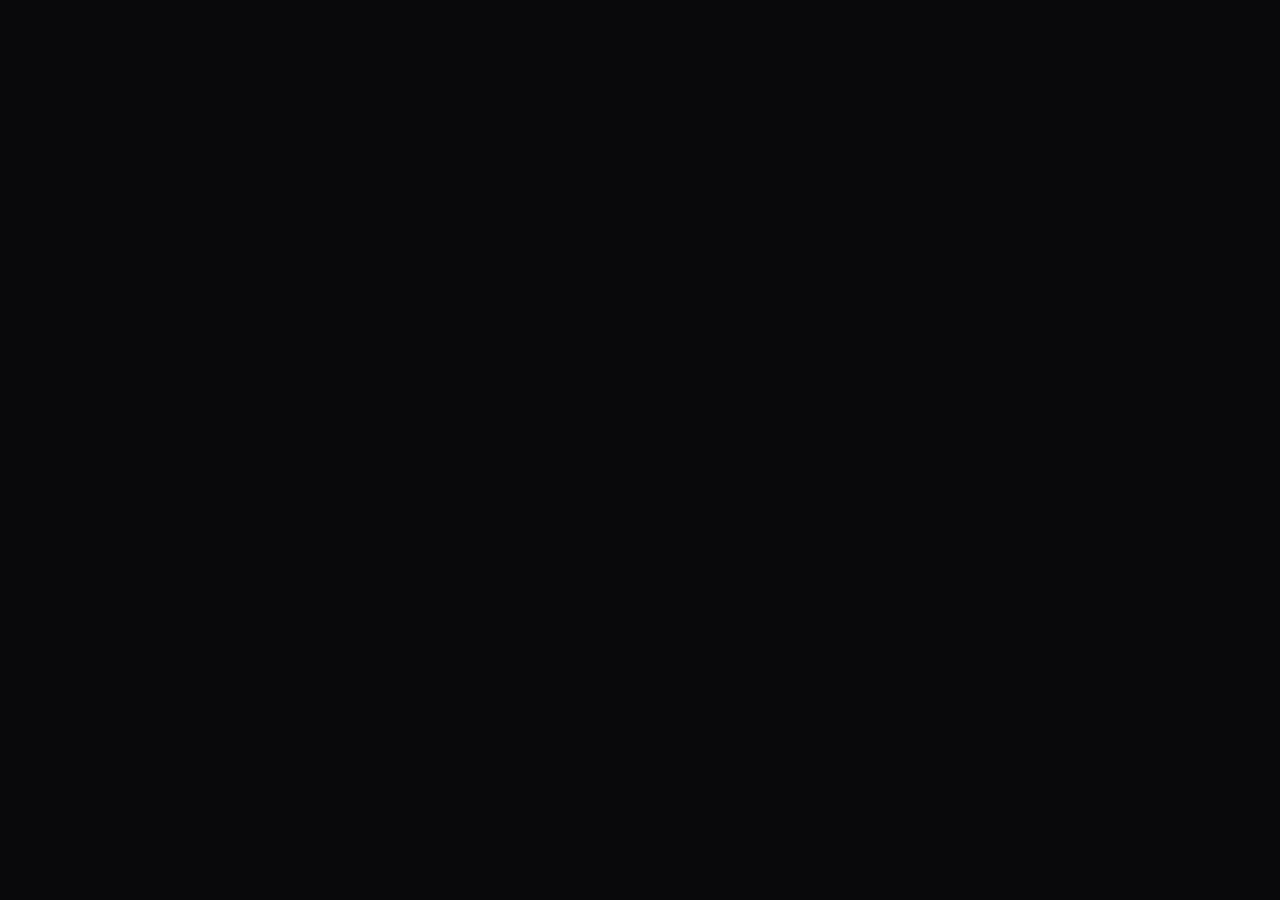
==== commit a5f28540: "feat: OPC创业者联盟主站v1.0 - 10+项目展示、定价方案、生态体系" ====
--- a/index.html
+++ b/index.html
@@ -11,6 +11,7 @@
 <meta property="og:type" content="website">
 <meta property="og:url" content="https://mokangmedical.github.io/opc-homepage/">
 <meta name="twitter:card" content="summary_large_image">
+<link rel="icon" href="data:image/svg+xml,<svg xmlns='http://www.w3.org/2000/svg' viewBox='0 0 100 100'><text y='.9em' font-size='90'>M</text></svg>">
 <link rel="preconnect" href="https://fonts.googleapis.com">
 <link href="https://fonts.googleapis.com/css2?family=Inter:wght@300;400;500;600;700;800;900&display=swap" rel="stylesheet">
 <style>
@@ -28,8 +29,9 @@
 a{color:inherit;text-decoration:none}
 ::selection{background:var(--accent);color:#fff}
 
-nav{position:fixed;top:0;left:0;right:0;z-index:100;background:rgba(9,9,11,.8);backdrop-filter:blur(24px);-webkit-backdrop-filter:blur(24px);border-bottom:1px solid var(--border)}
-.nav-inner{max-width:1280px;margin:0 auto;padding:0 24px;height:56px;display:flex;align-items:center;justify-content:space-between}
+nav{position:fixed;top:0;left:0;right:0;z-index:100;background:transparent;backdrop-filter:blur(16px);-webkit-backdrop-filter:blur(16px);border-bottom:1px solid transparent;transition:background .4s,border-color .4s,box-shadow .4s}
+nav.scrolled{background:rgba(9,9,11,.85);border-bottom-color:rgba(99,102,241,.15);box-shadow:0 1px 24px rgba(99,102,241,.08)}
+.nav-inner{max-width:1280px;margin:0 auto;padding:0 32px;height:60px;display:flex;align-items:center;justify-content:space-between}
 .nav-logo{font-weight:800;font-size:18px;letter-spacing:-.5px}
 .nav-logo span{color:var(--accent)}
 .nav-links{display:flex;gap:20px;font-size:12px;font-weight:500;color:var(--text3)}
@@ -40,22 +42,31 @@
 .nav-cta:hover{opacity:.85}
 .nav-mobile{display:none;background:none;border:none;color:var(--text);cursor:pointer;font-size:22px;padding:4px}
 
-.hero{padding:140px 24px 60px;text-align:center;position:relative;overflow:hidden}
-.hero::before{content:'';position:absolute;top:-300px;left:50%;transform:translateX(-50%);width:1000px;height:1000px;background:radial-gradient(circle,rgba(99,102,241,.08) 0%,transparent 60%);pointer-events:none}
+.hero{padding:0 32px;min-height:100vh;display:flex;flex-direction:column;align-items:center;justify-content:center;text-align:center;position:relative;overflow:hidden}
+.hero::before{content:'';position:absolute;inset:0;background:radial-gradient(circle,rgba(99,102,241,.08) 0%,transparent 60%);pointer-events:none;z-index:0}
+.hero-mesh{position:absolute;inset:0;z-index:0;overflow:hidden!important}
+.hero>*:not(.hero-mesh){position:relative;z-index:1}
+.hero-mesh .orb{position:absolute;border-radius:50%;filter:blur(80px);opacity:.5;animation:morph 18s ease-in-out infinite alternate}
+.hero-mesh .orb-1{width:600px;height:600px;background:radial-gradient(circle,#6366f1,#8b5cf6);top:-15%;left:10%;animation-delay:0s}
+.hero-mesh .orb-2{width:500px;height:500px;background:radial-gradient(circle,#ec4899,#8b5cf6);bottom:-10%;right:5%;animation-delay:-6s}
+.hero-mesh .orb-3{width:400px;height:400px;background:radial-gradient(circle,#06b6d4,#6366f1);top:20%;right:25%;animation-delay:-12s}
+@keyframes morph{0%{transform:translate(0,0) scale(1)}33%{transform:translate(40px,-30px) scale(1.1)}66%{transform:translate(-20px,40px) scale(.95)}100%{transform:translate(30px,10px) scale(1.05)}}
+.hero-grid-overlay{position:absolute;inset:0;z-index:0;background-image:linear-gradient(rgba(255,255,255,.03) 1px,transparent 1px),linear-gradient(90deg,rgba(255,255,255,.03) 1px,transparent 1px);background-size:64px 64px;pointer-events:none}
+.hero-noise{position:absolute;inset:0;z-index:0;opacity:.035;pointer-events:none;background-image:url("data:image/svg+xml,%3Csvg viewBox='0 0 256 256' xmlns='http://www.w3.org/2000/svg'%3E%3Cfilter id='n'%3E%3CfeTurbulence type='fractalNoise' baseFrequency='0.85' numOctaves='4' stitchTiles='stitch'/%3E%3C/filter%3E%3Crect width='100%25' height='100%25' filter='url(%23n)'/%3E%3C/svg%3E");background-repeat:repeat;background-size:128px 128px}
 .hero-badge{display:inline-flex;align-items:center;gap:8px;background:var(--bg3);border:1px solid var(--border);padding:6px 16px;border-radius:999px;font-size:13px;color:var(--text2);margin-bottom:24px}
 .hero-badge .dot{width:6px;height:6px;border-radius:50%;background:var(--green);animation:pulse 2s infinite}
 @keyframes pulse{0%,100%{opacity:1}50%{opacity:.3}}
-.hero h1{font-size:clamp(36px,6vw,68px);font-weight:900;letter-spacing:-2.5px;line-height:1.05;max-width:860px;margin:0 auto 20px}
+.hero h1{font-size:clamp(36px,6vw,68px);font-weight:900;letter-spacing:-2.5px;line-height:1.05;max-width:860px;margin:0 auto 24px}
 .hero h1 .grad{background:linear-gradient(135deg,var(--accent),var(--pink),var(--amber));-webkit-background-clip:text;-webkit-text-fill-color:transparent;background-clip:text}
-.hero p{font-size:17px;color:var(--text2);max-width:600px;margin:0 auto 40px;line-height:1.7}
-
-.stats-bar{display:flex;justify-content:center;gap:40px;flex-wrap:wrap;padding:32px 0}
+.hero p{font-size:17px;color:var(--text2);max-width:600px;margin:0 auto 48px;line-height:1.7}
+
+.stats-bar{display:flex;justify-content:center;gap:48px;flex-wrap:wrap;padding:40px 0}
 .stat-item{text-align:center}
 .stat-item .num{font-size:32px;font-weight:800;letter-spacing:-1px}
 .stat-item .num.accent{color:var(--accent2)}
 .stat-item .label{font-size:12px;color:var(--text3);margin-top:2px;text-transform:uppercase;letter-spacing:1px}
 
-.controls{max-width:1280px;margin:0 auto;padding:0 24px 24px;display:flex;gap:12px;flex-wrap:wrap;align-items:center}
+.controls{max-width:1280px;margin:0 auto;padding:0 32px 32px;display:flex;gap:12px;flex-wrap:wrap;align-items:center}
 .search-box{flex:1;min-width:200px;background:var(--bg2);border:1px solid var(--border);border-radius:10px;padding:10px 16px;color:var(--text);font-size:14px;font-family:inherit;outline:none;transition:border-color .2s}
 .search-box:focus{border-color:var(--accent)}
 .search-box::placeholder{color:var(--text3)}
@@ -63,22 +74,22 @@
 .filter-btn:hover,.filter-btn.active{border-color:var(--accent);color:var(--accent2);background:rgba(99,102,241,.08)}
 .result-count{font-size:12px;color:var(--text3);margin-left:auto}
 
-.section{max-width:1280px;margin:0 auto;padding:60px 24px}
-.section-header{text-align:center;margin-bottom:40px}
+.section{max-width:1280px;margin:0 auto;padding:80px 32px}
+.section-header{text-align:center;margin-bottom:48px}
 .section-header .tag{display:inline-block;font-size:11px;font-weight:600;text-transform:uppercase;letter-spacing:2px;padding:4px 12px;border-radius:6px;margin-bottom:12px}
 .section-header h2{font-size:clamp(26px,4vw,38px);font-weight:800;letter-spacing:-1px;margin-bottom:10px}
 .section-header p{font-size:15px;color:var(--text2);max-width:520px;margin:0 auto}
 
 .fw-grid{display:grid;grid-template-columns:repeat(auto-fit,minmax(280px,1fr));gap:16px}
-.fw-card{background:var(--bg2);border:1px solid var(--border);border-radius:var(--radius);padding:24px;transition:border-color .2s,transform .2s}
-.fw-card:hover{border-color:var(--border2);transform:translateY(-2px)}
+.fw-card{background:var(--bg2);border:1px solid var(--border);border-radius:var(--radius);padding:28px;transition:all .3s cubic-bezier(.4,0,.2,1);position:relative;overflow:hidden}
+.fw-card:hover{border-color:transparent;transform:translateY(-2px);box-shadow:0 8px 32px rgba(99,102,241,.12),0 0 0 1px rgba(99,102,241,.2)}
 .fw-icon{width:36px;height:36px;border-radius:9px;display:flex;align-items:center;justify-content:center;font-size:16px;margin-bottom:12px}
 .fw-card h3{font-size:16px;font-weight:700;margin-bottom:6px}
 .fw-desc{font-size:13px;color:var(--text2);line-height:1.6;margin-bottom:12px}
 .fw-tags{display:flex;gap:8px;flex-wrap:wrap}
 .fw-tags span{font-size:11px;background:var(--bg3);padding:3px 8px;border-radius:5px;color:var(--text3)}
 
-.segment{max-width:1280px;margin:0 auto;padding:40px 24px}
+.segment{max-width:1280px;margin:0 auto;padding:48px 32px}
 .seg-header{display:flex;align-items:center;gap:12px;margin-bottom:8px;padding-bottom:16px;border-bottom:1px solid var(--border)}
 .seg-dot{width:10px;height:10px;border-radius:50%;flex-shrink:0}
 .seg-titles{display:flex;align-items:baseline;gap:10px;flex:1}
@@ -87,9 +98,9 @@
 .seg-count{font-size:12px;color:var(--text3);background:var(--bg3);padding:3px 10px;border-radius:6px}
 .seg-tagline{font-size:14px;color:var(--text2);margin-bottom:20px;padding-left:22px}
 
-.projects-grid{display:grid;grid-template-columns:repeat(auto-fill,minmax(280px,1fr));gap:14px}
-.proj-card{background:var(--bg2);border:1px solid var(--border);border-radius:var(--radius);padding:20px;transition:all .2s;position:relative;overflow:hidden}
-.proj-card:hover{border-color:var(--border2);transform:translateY(-2px);box-shadow:0 8px 24px rgba(0,0,0,.25)}
+.projects-grid{display:grid;grid-template-columns:repeat(auto-fill,minmax(280px,1fr));gap:16px}
+.proj-card{background:var(--bg2);border:1px solid var(--border);border-radius:var(--radius);padding:24px;transition:all .3s cubic-bezier(.4,0,.2,1);position:relative;overflow:hidden}
+.proj-card:hover{border-color:transparent;transform:translateY(-3px);box-shadow:0 8px 32px rgba(99,102,241,.12),0 0 0 1px rgba(99,102,241,.25)}
 .proj-card.hidden{display:none}
 .tier{position:absolute;top:14px;right:14px;font-size:9px;font-weight:700;text-transform:uppercase;letter-spacing:1px;padding:2px 7px;border-radius:4px}
 .tier-cash-cow{background:rgba(16,185,129,.12);color:var(--green)}
@@ -99,7 +110,8 @@
 .tier-support{background:rgba(113,113,122,.08);color:var(--text3)}
 .tier-niche{background:rgba(6,182,212,.12);color:var(--cyan)}
 .proj-name{font-size:15px;font-weight:700;margin-bottom:6px;padding-right:70px}
-.proj-desc{font-size:12px;color:var(--text2);line-height:1.6;margin-bottom:10px;min-height:36px}
+.proj-desc{font-size:12px;color:var(--text2);line-height:1.6;margin-bottom:8px;min-height:36px}
+.proj-impact{font-size:11px;color:var(--green);font-weight:600;margin-bottom:8px;padding:3px 8px;background:rgba(16,185,129,.08);border-radius:4px;display:inline-block}
 .proj-meta{display:flex;gap:6px;margin-bottom:10px}
 .stat-badge{font-size:10px;color:var(--text3);background:var(--bg3);padding:2px 6px;border-radius:4px}
 .proj-footer{display:flex;align-items:center;justify-content:space-between}
@@ -110,10 +122,15 @@
 .proj-link{font-size:11px;color:var(--text3);transition:color .2s}
 .proj-link:hover{color:var(--accent2)}
 
-.pricing-grid{display:grid;grid-template-columns:repeat(auto-fit,minmax(260px,1fr));gap:16px}
-.price-card{background:var(--bg2);border:1px solid var(--border);border-radius:var(--radius-lg);padding:28px;text-align:center;transition:all .2s}
-.price-card:hover{border-color:var(--border2)}
-.price-card.featured{border-color:var(--accent);position:relative}
+.pricing-toggle{display:flex;align-items:center;justify-content:center;gap:12px;margin-bottom:32px}
+.toggle-label{font-size:14px;color:var(--text3);transition:color .3s}
+.toggle-label.active{color:var(--text);font-weight:600}
+.save-badge{font-size:10px;background:rgba(16,185,129,.15);color:var(--green);padding:2px 6px;border-radius:4px;margin-left:4px}
+.pricing-grid{display:grid;grid-template-columns:repeat(auto-fit,minmax(260px,1fr));gap:20px}
+.price-card{background:var(--bg2);border:1px solid var(--border);border-radius:var(--radius-lg);padding:32px;text-align:center;transition:all .3s cubic-bezier(.4,0,.2,1);position:relative;overflow:hidden}
+.price-card:hover{border-color:var(--border2);transform:translateY(-2px);box-shadow:0 12px 40px rgba(0,0,0,.3)}
+.price-card.featured{border-color:var(--accent);box-shadow:0 0 40px rgba(99,102,241,.1)}
+.price-card.featured:hover{box-shadow:0 12px 40px rgba(99,102,241,.18)}
 .price-card.featured::before{content:'Recommended';position:absolute;top:-10px;left:50%;transform:translateX(-50%);background:var(--accent);color:#fff;font-size:10px;font-weight:700;padding:3px 10px;border-radius:6px;text-transform:uppercase;letter-spacing:1px}
 .price-tier{font-size:12px;font-weight:600;text-transform:uppercase;letter-spacing:1px;color:var(--text3);margin-bottom:8px}
 .price-amount{font-size:36px;font-weight:900;letter-spacing:-1px;margin-bottom:4px}
@@ -123,12 +140,12 @@
 .price-features li{font-size:13px;color:var(--text2);padding:6px 0;border-bottom:1px solid var(--border);display:flex;align-items:center;gap:8px}
 .price-features li::before{content:'\2713';color:var(--green);font-weight:700;font-size:12px}
 .price-btn{display:block;width:100%;padding:10px;border-radius:8px;font-size:14px;font-weight:600;text-align:center;transition:all .2s;cursor:pointer;font-family:inherit}
-.price-btn.primary{background:var(--accent);color:#fff;border:none}
-.price-btn.primary:hover{opacity:.85}
+.price-btn.primary{background:linear-gradient(135deg,var(--accent),#818cf8);color:#fff;border:none}
+.price-btn.primary:hover{opacity:.9;transform:translateY(-1px)}
 .price-btn.secondary{background:transparent;color:var(--text);border:1px solid var(--border)}
 .price-btn.secondary:hover{border-color:var(--accent);color:var(--accent2)}
 
-.faq-list{max-width:720px;margin:0 auto}
+.faq-list{max-width:720px;margin:0 auto;padding:0 8px}
 .faq-item{background:var(--bg2);border:1px solid var(--border);border-radius:var(--radius);margin-bottom:8px;overflow:hidden}
 .faq-item summary{padding:16px 20px;font-size:14px;font-weight:600;cursor:pointer;list-style:none;display:flex;align-items:center;justify-content:space-between}
 .faq-item summary::-webkit-details-marker{display:none}
@@ -136,8 +153,9 @@
 .faq-item[open] summary::after{content:'\2212'}
 .faq-item p{padding:0 20px 16px;font-size:13px;color:var(--text2);line-height:1.7}
 
-.team-grid{display:grid;grid-template-columns:repeat(auto-fill,minmax(340px,1fr));gap:14px}
-.team-card{background:var(--bg2);border:1px solid var(--border);border-radius:var(--radius);padding:20px;display:flex;gap:12px;align-items:flex-start}
+.team-grid{display:grid;grid-template-columns:repeat(auto-fill,minmax(340px,1fr));gap:16px}
+.team-card{background:var(--bg2);border:1px solid var(--border);border-radius:var(--radius);padding:24px;display:flex;gap:14px;align-items:flex-start;transition:all .3s cubic-bezier(.4,0,.2,1)}
+.team-card:hover{border-color:var(--border2);transform:translateY(-2px);box-shadow:0 8px 24px rgba(0,0,0,.15)}
 .team-badge{font-size:9px;font-weight:700;text-transform:uppercase;letter-spacing:1px;padding:3px 8px;border-radius:4px;flex-shrink:0;margin-top:2px}
 .team-badge.urgent{background:rgba(239,68,68,.12);color:#ef4444}
 .team-badge.important{background:rgba(245,158,11,.12);color:var(--amber)}
@@ -145,7 +163,7 @@
 .team-card p{font-size:12px;color:var(--text2);line-height:1.5;margin-bottom:4px}
 .team-type{font-size:11px;color:var(--text3)}
 
-.contact-section{text-align:center;padding:80px 24px}
+.contact-section{text-align:center;padding:100px 32px}
 .contact-section h2{font-size:clamp(26px,4vw,38px);font-weight:800;letter-spacing:-1px;margin-bottom:12px}
 .contact-section p{font-size:15px;color:var(--text2);max-width:480px;margin:0 auto 28px}
 .contact-btns{display:flex;gap:12px;justify-content:center;flex-wrap:wrap}
@@ -160,17 +178,59 @@
 .newsletter-form input:focus{border-color:var(--accent)}
 .newsletter-form button{background:var(--accent);color:#fff;border:none;padding:10px 20px;border-radius:8px;font-weight:600;font-size:14px;cursor:pointer;font-family:inherit;white-space:nowrap}
 
-footer{border-top:1px solid var(--border);padding:48px 24px 32px;max-width:1280px;margin:0 auto}
-.footer-grid{display:grid;grid-template-columns:2fr 1fr 1fr 1fr;gap:40px;margin-bottom:40px}
+footer{border-top:1px solid var(--border);padding:56px 32px 36px;max-width:1280px;margin:0 auto}
+.footer-grid{display:grid;grid-template-columns:1.5fr 1fr 1fr 1fr;gap:48px;margin-bottom:48px}
 .footer-brand h3{font-size:16px;font-weight:800;margin-bottom:8px}
-.footer-brand p{font-size:12px;color:var(--text3);line-height:1.6}
+.footer-brand p{font-size:13px;color:var(--text3);line-height:1.7}
 .footer-col h4{font-size:12px;font-weight:700;text-transform:uppercase;letter-spacing:1px;color:var(--text3);margin-bottom:12px}
-.footer-col a{display:block;font-size:13px;color:var(--text2);padding:3px 0;transition:color .2s}
+.footer-col a{display:block;font-size:13px;color:var(--text2);padding:5px 0;transition:all .2s}
 .footer-col a:hover{color:var(--accent2)}
 .footer-bottom{border-top:1px solid var(--border);padding-top:20px;display:flex;justify-content:space-between;align-items:center;font-size:12px;color:var(--text3)}
 
-.reveal{opacity:0;transform:translateY(20px);transition:opacity .5s ease,transform .5s ease}
+.reveal{opacity:0;transform:translateY(30px);transition:opacity .6s cubic-bezier(.4,0,.2,1),transform .6s cubic-bezier(.4,0,.2,1)}
 .reveal.visible{opacity:1;transform:translateY(0)}
+.reveal-stagger{opacity:0;transform:translateY(30px);transition:opacity .6s cubic-bezier(.4,0,.2,1),transform .6s cubic-bezier(.4,0,.2,1)}
+.reveal-stagger.visible{opacity:1;transform:translateY(0)}
+.pricing-toggle{display:flex;align-items:center;justify-content:center;gap:12px;margin-bottom:28px;font-size:14px;font-weight:500}
+.pricing-toggle .label{color:var(--text3);transition:color .3s}
+.pricing-toggle .label.active{color:var(--text)}
+.toggle-switch{width:48px;height:26px;background:var(--bg3);border:1px solid var(--border);border-radius:999px;cursor:pointer;position:relative;transition:background .3s,border-color .3s;flex-shrink:0}
+.toggle-switch.annual{background:var(--accent);border-color:var(--accent)}
+.toggle-switch .toggle-knob{position:absolute;top:2px;left:2px;width:20px;height:20px;border-radius:50%;background:#fff;transition:transform .3s cubic-bezier(.4,0,.2,1);box-shadow:0 1px 3px rgba(0,0,0,.3)}
+.toggle-switch.annual .toggle-knob{transform:translateX(22px)}
+.save-badge{font-size:11px;font-weight:700;background:rgba(16,185,129,.15);color:var(--green);padding:2px 8px;border-radius:999px;margin-left:4px}
+
+/* HOW IT WORKS */
+.how-grid{display:grid;grid-template-columns:repeat(3,1fr);gap:24px}
+.how-card{background:var(--bg2);border:1px solid var(--border);border-radius:var(--radius);padding:32px;text-align:center;transition:all .3s cubic-bezier(.4,0,.2,1)}
+.how-card:hover{border-color:var(--border2);transform:translateY(-2px);box-shadow:0 8px 24px rgba(0,0,0,.2)}
+.how-num{font-size:32px;font-weight:900;color:var(--accent);margin-bottom:12px;opacity:.6}
+.how-card h3{font-size:18px;font-weight:700;margin-bottom:8px}
+.how-card p{font-size:13px;color:var(--text2);line-height:1.6}
+
+/* USE CASES */
+.usecase-grid{display:grid;grid-template-columns:repeat(auto-fit,minmax(280px,1fr));gap:20px}
+.usecase-card{background:var(--bg2);border:1px solid var(--border);border-radius:var(--radius);padding:28px;transition:all .3s cubic-bezier(.4,0,.2,1)}
+.usecase-card:hover{border-color:var(--border2);transform:translateY(-2px)}
+.usecase-icon{font-size:28px;margin-bottom:12px}
+.usecase-card h3{font-size:16px;font-weight:700;margin-bottom:12px}
+.usecase-quote{font-size:13px;color:var(--text2);line-height:1.7;font-style:italic;margin-bottom:12px}
+.usecase-author{font-size:11px;color:var(--text3);margin-bottom:16px}
+.usecase-metric{display:flex;align-items:baseline;gap:8px;padding-top:12px;border-top:1px solid var(--border)}
+.metric-num{font-size:24px;font-weight:800;color:var(--accent2)}
+.metric-label{font-size:12px;color:var(--text3)}
+
+/* SOCIAL PROOF BAR */
+.proof-bar{border-top:1px solid var(--border);border-bottom:1px solid var(--border);padding:20px 24px;margin:0 auto;max-width:1280px}
+.proof-inner{display:flex;align-items:center;justify-content:center;gap:12px;flex-wrap:wrap}
+.proof-label{font-size:12px;font-weight:600;color:var(--text3);text-transform:uppercase;letter-spacing:1px}
+.proof-item{font-size:13px;color:var(--text2);font-weight:500}
+.proof-dot{color:var(--text3)}
+
+/* BACK TO TOP */
+.back-top{position:fixed;bottom:24px;right:24px;width:40px;height:40px;border-radius:10px;background:var(--bg3);border:1px solid var(--border);color:var(--text2);font-size:18px;cursor:pointer;display:flex;align-items:center;justify-content:center;opacity:0;pointer-events:none;transition:all .3s;z-index:50}
+.back-top.show{opacity:1;pointer-events:auto}
+.back-top:hover{border-color:var(--accent);color:var(--accent2)}
 
 @media(max-width:768px){
   .nav-links{display:none}
@@ -180,26 +240,261 @@
   .projects-grid{grid-template-columns:1fr}
   .team-grid{grid-template-columns:1fr}
   .fw-grid{grid-template-columns:1fr}
+  .how-grid{grid-template-columns:1fr}
+  .usecase-grid{grid-template-columns:1fr}
   .pricing-grid{grid-template-columns:1fr}
   .footer-grid{grid-template-columns:1fr 1fr;gap:24px}
   .controls{flex-direction:column}
   .search-box{width:100%}
   .result-count{margin-left:0}
+  .hero-mesh .orb{filter:blur(80px);opacity:.25}
+  .hero-mesh .orb-1{width:350px;height:350px}
+  .hero-mesh .orb-2{width:300px;height:300px}
+  .hero-mesh .orb-3{width:250px;height:250px}
 }
 @media(max-width:480px){
   .hero h1{font-size:28px}
   .section{padding:40px 16px}
   .footer-grid{grid-template-columns:1fr}
 }
-</style>
+
+/* ===== MOBILE OPTIMIZATION ===== */
+/* Better touch targets */
+a, button, .filter-btn, .price-btn, .nav-cta, .btn-primary, .btn-secondary{
+  min-height:44px;
+  min-width:44px;
+  display:inline-flex;
+  align-items:center;
+  justify-content:center;
+}
+.filter-btn{padding:10px 14px;font-size:13px}
+.nav-mobile{width:44px;height:44px;font-size:24px}
+
+/* Slide-in mobile menu */
+.mobile-overlay{
+  position:fixed;inset:0;background:rgba(0,0,0,.6);
+  backdrop-filter:blur(4px);-webkit-backdrop-filter:blur(4px);
+  z-index:99;opacity:0;pointer-events:none;
+  transition:opacity .3s ease;
+}
+.mobile-overlay.open{opacity:1;pointer-events:auto}
+
+.nav-links.mobile-open{
+  position:fixed!important;top:0;right:0;bottom:0;
+  width:280px;max-width:80vw;display:flex!important;
+  flex-direction:column;background:var(--bg2)!important;
+  border-left:1px solid var(--border);
+  padding:80px 24px 24px!important;z-index:101;
+  gap:0!important;transform:translateX(100%);
+  transition:transform .3s cubic-bezier(.4,0,.2,1);
+  overflow-y:auto;
+}
+.nav-links.mobile-open.open{transform:translateX(0)}
+.nav-links.mobile-open a{
+  padding:14px 16px;font-size:15px;font-weight:500;
+  color:var(--text2);border-bottom:1px solid var(--border);
+  transition:color .2s,background .2s;border-radius:0;
+}
+.nav-links.mobile-open a:hover{color:var(--text);background:rgba(99,102,241,.06)}
+
+/* Better spacing on small screens */
+@media(max-width:640px){
+  .hero{padding:0 20px;min-height:90vh}
+  .hero p{font-size:15px;margin-bottom:32px}
+  .hero-badge{font-size:12px;padding:5px 12px}
+  .stats-bar{gap:16px;padding:24px 0}
+  .stat-item .num{font-size:22px}
+  .stat-item .label{font-size:10px}
+  .controls{padding:0 16px 24px;gap:8px}
+  .segment{padding:32px 16px}
+  .contact-section{padding:60px 20px}
+  .contact-btns{flex-direction:column;align-items:center}
+  .btn-primary,.btn-secondary{width:100%;max-width:280px;justify-content:center}
+  .newsletter-form{flex-direction:column}
+  .newsletter-form button{width:100%}
+  footer{padding:40px 20px 28px}
+}
+
+/* ===== MICRO-INTERACTIONS ===== */
+/* Button press effect */
+button:active, .price-btn:active, .btn-primary:active, .btn-secondary:active, .nav-cta:active{
+  transform:scale(0.98)!important;
+  transition:transform .1s ease!important;
+}
+a.price-btn:active, a.btn-primary:active, a.btn-secondary:active, a.nav-cta:active{
+  transform:scale(0.98)!important;
+}
+
+/* Smooth focus states */
+input:focus, textarea:focus, select:focus{
+  outline:none;
+  border-color:var(--accent)!important;
+  box-shadow:0 0 0 3px rgba(99,102,241,.15);
+  transition:border-color .2s, box-shadow .2s;
+}
+.search-box:focus, .newsletter-form input:focus{
+  border-color:var(--accent)!important;
+  box-shadow:0 0 0 3px rgba(99,102,241,.15);
+}
+
+/* Card hover glow effect */
+.fw-card:hover, .proj-card:hover, .how-card:hover, .usecase-card:hover, .team-card:hover{
+  box-shadow:0 8px 32px rgba(99,102,241,.12),0 0 0 1px rgba(99,102,241,.2),0 0 60px rgba(99,102,241,.06);
+}
+.price-card:hover{
+  box-shadow:0 12px 40px rgba(99,102,241,.15),0 0 80px rgba(99,102,241,.08);
+}
+
+/* ===== ROI CALCULATOR ===== */
+.roi-section{
+  background:linear-gradient(135deg,rgba(99,102,241,.05),rgba(236,72,153,.03));
+  border:1px solid var(--border);
+  border-radius:var(--radius-lg);
+  padding:48px 40px;
+  max-width:800px;
+  margin:0 auto;
+}
+.roi-grid{
+  display:grid;
+  grid-template-columns:1fr 1fr;
+  gap:32px;
+  align-items:center;
+}
+.roi-input-area label{
+  display:block;font-size:14px;font-weight:600;
+  margin-bottom:12px;color:var(--text);
+}
+.roi-slider-wrap{position:relative}
+.roi-slider{
+  -webkit-appearance:none;appearance:none;
+  width:100%;height:8px;border-radius:4px;
+  background:var(--bg4);outline:none;
+  margin:12px 0;
+}
+.roi-slider::-webkit-slider-thumb{
+  -webkit-appearance:none;appearance:none;
+  width:24px;height:24px;border-radius:50%;
+  background:var(--accent);cursor:pointer;
+  box-shadow:0 2px 8px rgba(99,102,241,.3);
+}
+.roi-slider::-moz-range-thumb{
+  width:24px;height:24px;border-radius:50%;
+  background:var(--accent);cursor:pointer;border:none;
+  box-shadow:0 2px 8px rgba(99,102,241,.3);
+}
+.roi-hours-display{
+  text-align:center;font-size:28px;font-weight:800;
+  color:var(--accent2);margin-bottom:4px;
+}
+.roi-hours-label{
+  text-align:center;font-size:12px;color:var(--text3);
+}
+.roi-output-area{
+  display:flex;flex-direction:column;gap:20px;
+}
+.roi-output-card{
+  background:var(--bg2);border:1px solid var(--border);
+  border-radius:var(--radius);padding:24px;text-align:center;
+}
+.roi-output-card .roi-val{
+  font-size:36px;font-weight:900;letter-spacing:-1px;
+  margin-bottom:4px;
+}
+.roi-output-card .roi-val.green{color:var(--green)}
+.roi-output-card .roi-val.pink{color:var(--pink)}
+.roi-output-card .roi-label{
+  font-size:13px;color:var(--text2);
+}
+@media(max-width:640px){
+  .roi-section{padding:32px 20px}
+  .roi-grid{grid-template-columns:1fr;gap:24px}
+  .roi-output-card .roi-val{font-size:28px}
+}
+
+/* ===== TECH STACK SHOWCASE ===== */
+.tech-grid{
+  display:grid;
+  grid-template-columns:repeat(auto-fit,minmax(120px,1fr));
+  gap:16px;
+  max-width:960px;
+  margin:0 auto;
+}
+.tech-item{
+  display:flex;flex-direction:column;
+  align-items:center;justify-content:center;
+  gap:10px;padding:24px 16px;
+  background:var(--bg2);border:1px solid var(--border);
+  border-radius:var(--radius);
+  transition:all .3s cubic-bezier(.4,0,.2,1);
+  cursor:default;
+}
+.tech-item:hover{
+  border-color:var(--accent);
+  transform:translateY(-3px);
+  box-shadow:0 8px 24px rgba(99,102,241,.1),0 0 40px rgba(99,102,241,.06);
+}
+.tech-icon{
+  font-size:32px;line-height:1;
+}
+.tech-name{
+  font-size:13px;font-weight:600;color:var(--text2);
+  text-align:center;
+}
+@media(max-width:480px){
+  .tech-grid{grid-template-columns:repeat(auto-fit,minmax(100px,1fr));gap:12px}
+  .tech-item{padding:18px 12px}
+  .tech-icon{font-size:26px}
+  .tech-name{font-size:11px}
+}
+
+/* ===== INTEGRATION ECOSYSTEM ===== */
+.integration-grid{
+  display:grid;
+  grid-template-columns:repeat(auto-fit,minmax(180px,1fr));
+  gap:16px;
+  max-width:960px;
+  margin:0 auto;
+}
+.integration-item{
+  display:flex;align-items:center;gap:14px;
+  padding:20px 20px;
+  background:var(--bg2);border:1px solid var(--border);
+  border-radius:var(--radius);
+  transition:all .3s cubic-bezier(.4,0,.2,1);
+}
+.integration-item:hover{
+  border-color:var(--accent);
+  transform:translateY(-2px);
+  box-shadow:0 8px 24px rgba(99,102,241,.1),0 0 40px rgba(99,102,241,.06);
+}
+.integration-icon{
+  font-size:28px;width:40px;height:40px;
+  display:flex;align-items:center;justify-content:center;
+  flex-shrink:0;
+}
+.integration-info h4{
+  font-size:14px;font-weight:700;margin-bottom:2px;
+}
+.integration-info p{
+  font-size:11px;color:var(--text3);
+}
+@media(max-width:480px){
+  .integration-grid{grid-template-columns:1fr 1fr;gap:12px}
+  .integration-item{padding:14px;gap:10px}
+  .integration-icon{font-size:22px;width:32px;height:32px}
+  .integration-info h4{font-size:12px}
+  .integration-info p{font-size:10px}
+}
 </head>
 <body>
+<div class="mobile-overlay" id="mobileOverlay" onclick="closeMobileNav()"></div>
 
 <nav>
 <div class="nav-inner">
   <a href="#" class="nav-logo">MoKang<span>Medical</span></a>
   <div class="nav-links">
     <a href="#flywheels">Business</a>
+    <a href="#how">How It Works</a>
     <a href="#research">Medical Research AI</a><a href="#pharma">Drug Discovery</a><a href="#clinical">Clinical</a><a href="#digital">Digital Human</a><a href="#infra">Infrastructure</a><a href="#platform">OPC Ecosystem</a>
     <a href="#pricing">Pricing</a>
     <a href="#faq">FAQ</a>
@@ -213,6 +508,7 @@
 </nav>
 
 <section class="hero">
+  <div class="hero-mesh"><div class="orb orb-1"></div><div class="orb orb-2"></div><div class="orb orb-3"></div></div>
   <div class="hero-badge"><span class="dot"></span>60 Projects Active &middot; April 2026</div>
   <h1>AI-Powered<br><span class="grad">Medical Innovation</span><br>Ecosystem</h1>
   <p>From drug discovery to clinical trials, from academic publishing to digital health. 60 open-source projects. Six business verticals. Five revenue flywheels.</p>
@@ -245,13 +541,113 @@
 <div class="fw-grid reveal"><div class="fw-card"><div class="fw-icon" style="background:#6366f122;color:#6366f1">&#128300;</div><h3>Research Full Chain</h3><p class="fw-desc">From evidence mining → statistical analysis → paper writing → collaboration</p><div class="fw-tags"><span>¥2,999-9,999/mo per institution</span><span>4 core projects</span></div></div><div class="fw-card"><div class="fw-icon" style="background:#ec489922;color:#ec4899">&#129516;</div><h3>Drug Development Pipeline</h3><p class="fw-desc">Target discovery → virtual screening → simulation → health economics → safety</p><div class="fw-tags"><span>¥200K-500K per project</span><span>5 core projects</span></div></div><div class="fw-card"><div class="fw-icon" style="background:#10b98122;color:#10b981">&#128131;</div><h3>Health C-End Gateway</h3><p class="fw-desc">Free screening → knowledge → management → premium consultation</p><div class="fw-tags"><span>¥49-2,000 per user</span><span>3 core projects</span></div></div><div class="fw-card"><div class="fw-icon" style="background:#06b6d422;color:#06b6d4">&#127793;</div><h3>OPC Ecosystem</h3><p class="fw-desc">Learn → Build → Sell → Scale globally</p><div class="fw-tags"><span>¥99-4,999 per member</span><span>3 core projects</span></div></div><div class="fw-card"><div class="fw-icon" style="background:#f59e0b22;color:#f59e0b">&#10024;</div><h3>Digital Eternity</h3><p class="fw-desc">Memory preservation → AI companionship → eternal connection</p><div class="fw-tags"><span>¥49-199/mo subscription</span><span>3 core projects</span></div></div></div>
 </section>
 
-<section class="segment" id="research"><div class="seg-header reveal"><div class="seg-dot" style="background:#6366f1"></div><div class="seg-titles"><h2>Medical Research AI</h2><span class="seg-zh">医学科研AI</span></div><span class="seg-count">12 projects</span></div><p class="seg-tagline reveal">From Data to Publication in Hours, Not Months</p><div class="projects-grid"><div class="proj-card" data-seg="research" data-tier="cash-cow" data-status="live" data-name="metaforge"><div class="tier tier-cash-cow">Cash Cow</div><div class="proj-name">MetaForge</div><div class="proj-desc">AI Meta-analysis platform — 6 Agents reduce 45-day reviews to 1 hour</div><div class="proj-meta"><span class="stat-badge">Python</span></div><div class="proj-footer"><div class="proj-status status-live"><span class="dot-sm"></span>Live</div><a href="https://github.com/MoKangMedical/metaforge" class="proj-link" target="_blank" rel="noopener">GitHub &rarr;</a></div></div><div class="proj-card" data-seg="research" data-tier="cash-cow" data-status="live" data-name="biostats"><div class="tier tier-cash-cow">Cash Cow</div><div class="proj-name">Biostats</div><div class="proj-desc">AI biostatistics for clinical trials — publication-grade results</div><div class="proj-meta"><span class="stat-badge">Python</span></div><div class="proj-footer"><div class="proj-status status-live"><span class="dot-sm"></span>Live</div><a href="https://github.com/MoKangMedical/Biostats" class="proj-link" target="_blank" rel="noopener">GitHub &rarr;</a></div></div><div class="proj-card" data-seg="research" data-tier="growth" data-status="live" data-name="mingevidence"><div class="tier tier-growth">Growth</div><div class="proj-name">MingEvidence</div><div class="proj-desc">Clinical evidence mining — PICO search → GRADE-ranked summaries</div><div class="proj-meta"><span class="stat-badge">TypeScript</span></div><div class="proj-footer"><div class="proj-status status-live"><span class="dot-sm"></span>Live</div><a href="https://github.com/MoKangMedical/mingevidence" class="proj-link" target="_blank" rel="noopener">GitHub &rarr;</a></div></div><div class="proj-card" data-seg="research" data-tier="growth" data-status="live" data-name="medroundtable"><div class="tier tier-growth">Growth</div><div class="proj-name">MedRoundTable</div><div class="proj-desc">14-Agent research collaboration — from question to publication</div><div class="proj-meta"><span class="stat-badge" title="Stars">&#9733; 1</span><span class="stat-badge">HTML</span></div><div class="proj-footer"><div class="proj-status status-live"><span class="dot-sm"></span>Live</div><a href="https://github.com/MoKangMedical/medroundtable" class="proj-link" target="_blank" rel="noopener">GitHub &rarr;</a></div></div><div class="proj-card" data-seg="research" data-tier="growth" data-status="live" data-name="lancet research platform"><div class="tier tier-growth">Growth</div><div class="proj-name">Lancet Research Platform</div><div class="proj-desc">Local research OS for NHANES, MIMIC, GBD studies</div><div class="proj-meta"></div><div class="proj-footer"><div class="proj-status status-live"><span class="dot-sm"></span>Live</div><a href="https://github.com/MoKangMedical/lancet-research-platform" class="proj-link" target="_blank" rel="noopener">GitHub &rarr;</a></div></div><div class="proj-card" data-seg="research" data-tier="pipeline" data-status="live" data-name="nhanes → lancet"><div class="tier tier-pipeline">Pipeline</div><div class="proj-name">NHANES → Lancet</div><div class="proj-desc">Automated NHANES analysis → top journal submission</div><div class="proj-meta"><span class="stat-badge">TypeScript</span></div><div class="proj-footer"><div class="proj-status status-live"><span class="dot-sm"></span>Live</div><a href="https://github.com/MoKangMedical/nhanes-to-lancet" class="proj-link" target="_blank" rel="noopener">GitHub &rarr;</a></div></div><div class="proj-card" data-seg="research" data-tier="pipeline" data-status="live" data-name="seer → oncology"><div class="tier tier-pipeline">Pipeline</div><div class="proj-name">SEER → Oncology</div><div class="proj-desc">US cancer data → top oncology journal pipeline</div><div class="proj-meta"><span class="stat-badge">Python</span></div><div class="proj-footer"><div class="proj-status status-live"><span class="dot-sm"></span>Live</div><a href="https://github.com/MoKangMedical/seer-data-to-top-oncology-journal" class="proj-link" target="_blank" rel="noopener">GitHub &rarr;</a></div></div><div class="proj-card" data-seg="research" data-tier="pipeline" data-status="live" data-name="global aging → lancet"><div class="tier tier-pipeline">Pipeline</div><div class="proj-name">Global Aging → Lancet</div><div class="proj-desc">Global aging demographics → Lancet Global Health</div><div class="proj-meta"><span class="stat-badge">TypeScript</span></div><div class="proj-footer"><div class="proj-status status-live"><span class="dot-sm"></span>Live</div><a href="https://github.com/MoKangMedical/global-aging-data-to-lancet-global-health" class="proj-link" target="_blank" rel="noopener">GitHub &rarr;</a></div></div><div class="proj-card" data-seg="research" data-tier="pipeline" data-status="live" data-name="clinical trials insight"><div class="tier tier-pipeline">Pipeline</div><div class="proj-name">Clinical Trials Insight</div><div class="proj-desc">Global clinical trial analysis and commentary platform</div><div class="proj-meta"><span class="stat-badge">TypeScript</span></div><div class="proj-footer"><div class="proj-status status-live"><span class="dot-sm"></span>Live</div><a href="https://github.com/MoKangMedical/global-clinical-trials-insight-and-commentary-platform-overview" class="proj-link" target="_blank" rel="noopener">GitHub &rarr;</a></div></div><div class="proj-card" data-seg="research" data-tier="support" data-status="live" data-name="meta-analysis figures"><div class="tier tier-support">Support</div><div class="proj-name">Meta-Analysis Figures</div><div class="proj-desc">Publication-quality figures for systematic reviews</div><div class="proj-meta"><span class="stat-badge">Python</span></div><div class="proj-footer"><div class="proj-status status-live"><span class="dot-sm"></span>Live</div><a href="https://github.com/MoKangMedical/meta-analysis-figures" class="proj-link" target="_blank" rel="noopener">GitHub &rarr;</a></div></div><div class="proj-card" data-seg="research" data-tier="growth" data-status="dev" data-name="labmind"><div class="tier tier-growth">Growth</div><div class="proj-name">LabMind</div><div class="proj-desc">Smart lab notebook — experiment recording + knowledge management</div><div class="proj-meta"><span class="stat-badge">Python</span></div><div class="proj-footer"><div class="proj-status status-dev"><span class="dot-sm"></span>In Dev</div><a href="https://github.com/MoKangMedical/LabMind--" class="proj-link" target="_blank" rel="noopener">GitHub &rarr;</a></div></div><div class="proj-card" data-seg="research" data-tier="pipeline" data-status="dev" data-name="med research collab"><div class="tier tier-pipeline">Pipeline</div><div class="proj-name">Med Research Collab</div><div class="proj-desc">AI-powered medical research collaboration platform</div><div class="proj-meta"><span class="stat-badge">HTML</span></div><div class="proj-footer"><div class="proj-status status-dev"><span class="dot-sm"></span>In Dev</div><a href="https://github.com/MoKangMedical/med-research-collab" class="proj-link" target="_blank" rel="noopener">GitHub &rarr;</a></div></div></div></section><section class="segment" id="pharma"><div class="seg-header reveal"><div class="seg-dot" style="background:#ec4899"></div><div class="seg-titles"><h2>Drug Discovery & Development</h2><span class="seg-zh">药物研发AI</span></div><span class="seg-count">13 projects</span></div><p class="seg-tagline reveal">AI-Powered Full Pipeline — From Target to Market</p><div class="projects-grid"><div class="proj-card" data-seg="pharma" data-tier="cash-cow" data-status="live" data-name="drugmind"><div class="tier tier-cash-cow">Cash Cow</div><div class="proj-name">DrugMind</div><div class="proj-desc">Digital twin for drug development — full pipeline collaboration</div><div class="proj-meta"><span class="stat-badge">Python</span></div><div class="proj-footer"><div class="proj-status status-live"><span class="dot-sm"></span>Live</div><a href="https://github.com/MoKangMedical/DrugMind" class="proj-link" target="_blank" rel="noopener">GitHub &rarr;</a></div></div><div class="proj-card" data-seg="pharma" data-tier="cash-cow" data-status="live" data-name="drugclip platform"><div class="tier tier-cash-cow">Cash Cow</div><div class="proj-name">DrugClip Platform</div><div class="proj-desc">AI virtual screening — high-throughput molecular filtering</div><div class="proj-meta"><span class="stat-badge">Python</span></div><div class="proj-footer"><div class="proj-status status-live"><span class="dot-sm"></span>Live</div><a href="https://github.com/MoKangMedical/drugclip-platform" class="proj-link" target="_blank" rel="noopener">GitHub &rarr;</a></div></div><div class="proj-card" data-seg="pharma" data-tier="growth" data-status="live" data-name="medipharma"><div class="tier tier-growth">Growth</div><div class="proj-name">MediPharma</div><div class="proj-desc">ChEMBL 2.4M compounds + OpenTargets — AI drug activity prediction</div><div class="proj-meta"><span class="stat-badge">Python</span></div><div class="proj-footer"><div class="proj-status status-live"><span class="dot-sm"></span>Live</div><a href="https://github.com/MoKangMedical/medi-pharma" class="proj-link" target="_blank" rel="noopener">GitHub &rarr;</a></div></div><div class="proj-card" data-seg="pharma" data-tier="cash-cow" data-status="live" data-name="pharmasim"><div class="tier tier-cash-cow">Cash Cow</div><div class="proj-name">PharmaSim</div><div class="proj-desc">Full lifecycle drug simulation — target to approval</div><div class="proj-meta"><span class="stat-badge">Python</span></div><div class="proj-footer"><div class="proj-status status-live"><span class="dot-sm"></span>Live</div><a href="https://github.com/MoKangMedical/PharmaSim" class="proj-link" target="_blank" rel="noopener">GitHub &rarr;</a></div></div><div class="proj-card" data-seg="pharma" data-tier="pipeline" data-status="dev" data-name="pharmaspark"><div class="tier tier-pipeline">Pipeline</div><div class="proj-name">PharmaSpark</div><div class="proj-desc">3D Gaussian Splatting for pharmaceutical visualization</div><div class="proj-meta"><span class="stat-badge">TypeScript</span></div><div class="proj-footer"><div class="proj-status status-dev"><span class="dot-sm"></span>In Dev</div><a href="https://github.com/MoKangMedical/pharmaspark" class="proj-link" target="_blank" rel="noopener">GitHub &rarr;</a></div></div><div class="proj-card" data-seg="pharma" data-tier="growth" data-status="live" data-name="harmes agent"><div class="tier tier-growth">Growth</div><div class="proj-name">Harmes Agent</div><div class="proj-desc">Drug safety AI — adverse reaction monitoring + compliance</div><div class="proj-meta"><span class="stat-badge">Python</span></div><div class="proj-footer"><div class="proj-status status-live"><span class="dot-sm"></span>Live</div><a href="https://github.com/MoKangMedical/Harmes-Agent" class="proj-link" target="_blank" rel="noopener">GitHub &rarr;</a></div></div><div class="proj-card" data-seg="pharma" data-tier="cash-cow" data-status="live" data-name="heor modeling"><div class="tier tier-cash-cow">Cash Cow</div><div class="proj-name">HEOR Modeling</div><div class="proj-desc">Health economics & outcomes research — cost-effectiveness analysis</div><div class="proj-meta"><span class="stat-badge">Python</span></div><div class="proj-footer"><div class="proj-status status-live"><span class="dot-sm"></span>Live</div><a href="https://github.com/MoKangMedical/heor-modeling-platform" class="proj-link" target="_blank" rel="noopener">GitHub &rarr;</a></div></div><div class="proj-card" data-seg="pharma" data-tier="pipeline" data-status="live" data-name="ai4s drug agent"><div class="tier tier-pipeline">Pipeline</div><div class="proj-name">AI4S Drug Agent</div><div class="proj-desc">CNS challenge — targeted molecular design agent</div><div class="proj-meta"><span class="stat-badge">Python</span></div><div class="proj-footer"><div class="proj-status status-live"><span class="dot-sm"></span>Live</div><a href="https://github.com/MoKangMedical/ai4s-drug-agent" class="proj-link" target="_blank" rel="noopener">GitHub &rarr;</a></div></div><div class="proj-card" data-seg="pharma" data-tier="pipeline" data-status="live" data-name="ai4s cns agent"><div class="tier tier-pipeline">Pipeline</div><div class="proj-name">AI4S CNS Agent</div><div class="proj-desc">CNS drug synthesis planning agent</div><div class="proj-meta"></div><div class="proj-footer"><div class="proj-status status-live"><span class="dot-sm"></span>Live</div><a href="https://github.com/MoKangMedical/ai4s-cns-agent" class="proj-link" target="_blank" rel="noopener">GitHub &rarr;</a></div></div><div class="proj-card" data-seg="pharma" data-tier="pipeline" data-status="dev" data-name="ai4s rna-protein"><div class="tier tier-pipeline">Pipeline</div><div class="proj-name">AI4S RNA-Protein</div><div class="proj-desc">RNA-protein interaction prediction</div><div class="proj-meta"></div><div class="proj-footer"><div class="proj-status status-dev"><span class="dot-sm"></span>In Dev</div><a href="https://github.com/MoKangMedical/ai4s-rna-protein" class="proj-link" target="_blank" rel="noopener">GitHub &rarr;</a></div></div><div class="proj-card" data-seg="pharma" data-tier="support" data-status="live" data-name="drugclip benchmark"><div class="tier tier-support">Support</div><div class="proj-name">DrugClip Benchmark</div><div class="proj-desc">AI4S competition — virtual screening optimization</div><div class="proj-meta"></div><div class="proj-footer"><div class="proj-status status-live"><span class="dot-sm"></span>Live</div><a href="https://github.com/MoKangMedical/drugclip-benchmark" class="proj-link" target="_blank" rel="noopener">GitHub &rarr;</a></div></div><div class="proj-card" data-seg="pharma" data-tier="support" data-status="dev" data-name="drugclip paper"><div class="tier tier-support">Support</div><div class="proj-name">DrugClip Paper</div><div class="proj-desc">Research paper for DrugClip methodology</div><div class="proj-meta"></div><div class="proj-footer"><div class="proj-status status-dev"><span class="dot-sm"></span>In Dev</div><a href="https://github.com/MoKangMedical/drugclip-paper" class="proj-link" target="_blank" rel="noopener">GitHub &rarr;</a></div></div><div class="proj-card" data-seg="pharma" data-tier="pipeline" data-status="dev" data-name="drugclip agent"><div class="tier tier-pipeline">Pipeline</div><div class="proj-name">DrugClip Agent</div><div class="proj-desc">Autonomous DrugClip optimization agent</div><div class="proj-meta"><span class="stat-badge">Python</span></div><div class="proj-footer"><div class="proj-status status-dev"><span class="dot-sm"></span>In Dev</div><a href="https://github.com/MoKangMedical/drugclip-agent" class="proj-link" target="_blank" rel="noopener">GitHub &rarr;</a></div></div></div></section><section class="segment" id="clinical"><div class="seg-header reveal"><div class="seg-dot" style="background:#10b981"></div><div class="seg-titles"><h2>Clinical & Health AI</h2><span class="seg-zh">临床健康AI</span></div><span class="seg-count">12 projects</span></div><p class="seg-tagline reveal">From Screening to Treatment — AI at Every Patient Touchpoint</p><div class="projects-grid"><div class="proj-card" data-seg="clinical" data-tier="cash-cow" data-status="live" data-name="voicehealth"><div class="tier tier-cash-cow">Cash Cow</div><div class="proj-name">VoiceHealth</div><div class="proj-desc">30-second voice → 25 disease early screening — biomarker AI</div><div class="proj-meta"><span class="stat-badge">Python</span></div><div class="proj-footer"><div class="proj-status status-live"><span class="dot-sm"></span>Live</div><a href="https://github.com/MoKangMedical/voicehealth" class="proj-link" target="_blank" rel="noopener">GitHub &rarr;</a></div></div><div class="proj-card" data-seg="clinical" data-tier="cash-cow" data-status="live" data-name="voicehealth mini program"><div class="tier tier-cash-cow">Cash Cow</div><div class="proj-name">VoiceHealth Mini Program</div><div class="proj-desc">WeChat mini program for voice health detection</div><div class="proj-meta"><span class="stat-badge">JavaScript</span></div><div class="proj-footer"><div class="proj-status status-live"><span class="dot-sm"></span>Live</div><a href="https://github.com/MoKangMedical/voiceHealth-miniprogram" class="proj-link" target="_blank" rel="noopener">GitHub &rarr;</a></div></div><div class="proj-card" data-seg="clinical" data-tier="cash-cow" data-status="live" data-name="knowhealth"><div class="tier tier-cash-cow">Cash Cow</div><div class="proj-name">KnowHealth</div><div class="proj-desc">Cross-border medical second opinion — AI + global specialists</div><div class="proj-meta"><span class="stat-badge">Python</span></div><div class="proj-footer"><div class="proj-status status-live"><span class="dot-sm"></span>Live</div><a href="https://github.com/MoKangMedical/KnowHealth" class="proj-link" target="_blank" rel="noopener">GitHub &rarr;</a></div></div><div class="proj-card" data-seg="clinical" data-tier="growth" data-status="live" data-name="knowhealth ios"><div class="tier tier-growth">Growth</div><div class="proj-name">KnowHealth iOS</div><div class="proj-desc">Native iOS app for cross-border medical consultation</div><div class="proj-meta"><span class="stat-badge">Swift</span></div><div class="proj-footer"><div class="proj-status status-live"><span class="dot-sm"></span>Live</div><a href="https://github.com/MoKangMedical/KnowHealth-iOS" class="proj-link" target="_blank" rel="noopener">GitHub &rarr;</a></div></div><div class="proj-card" data-seg="clinical" data-tier="growth" data-status="live" data-name="medichat-rd"><div class="tier tier-growth">Growth</div><div class="proj-name">MediChat-RD</div><div class="proj-desc">Rare disease AI diagnosis — 66 skills, multi-agent system</div><div class="proj-meta"><span class="stat-badge">Python</span></div><div class="proj-footer"><div class="proj-status status-live"><span class="dot-sm"></span>Live</div><a href="https://github.com/MoKangMedical/medichat-rd" class="proj-link" target="_blank" rel="noopener">GitHub &rarr;</a></div></div><div class="proj-card" data-seg="clinical" data-tier="growth" data-status="live" data-name="chronic disease mgmt"><div class="tier tier-growth">Growth</div><div class="proj-name">Chronic Disease Mgmt</div><div class="proj-desc">HIS-integrated chronic disease management — risk stratification</div><div class="proj-meta"><span class="stat-badge">TypeScript</span></div><div class="proj-footer"><div class="proj-status status-live"><span class="dot-sm"></span>Live</div><a href="https://github.com/MoKangMedical/chronicdiseasemanagement" class="proj-link" target="_blank" rel="noopener">GitHub &rarr;</a></div></div><div class="proj-card" data-seg="clinical" data-tier="pipeline" data-status="live" data-name="healthguard opc"><div class="tier tier-pipeline">Pipeline</div><div class="proj-name">HealthGuard OPC</div><div class="proj-desc">Outpatient population health management platform</div><div class="proj-meta"><span class="stat-badge">Python</span></div><div class="proj-footer"><div class="proj-status status-live"><span class="dot-sm"></span>Live</div><a href="https://github.com/MoKangMedical/healthguard-opc" class="proj-link" target="_blank" rel="noopener">GitHub &rarr;</a></div></div><div class="proj-card" data-seg="clinical" data-tier="pipeline" data-status="live" data-name="healthknow"><div class="tier tier-pipeline">Pipeline</div><div class="proj-name">HealthKnow</div><div class="proj-desc">AI health knowledge Q&A platform</div><div class="proj-meta"><span class="stat-badge">Shell</span></div><div class="proj-footer"><div class="proj-status status-live"><span class="dot-sm"></span>Live</div><a href="https://github.com/MoKangMedical/health-know" class="proj-link" target="_blank" rel="noopener">GitHub &rarr;</a></div></div><div class="proj-card" data-seg="clinical" data-tier="pipeline" data-status="dev" data-name="medislim"><div class="tier tier-pipeline">Pipeline</div><div class="proj-name">MediSlim</div><div class="proj-desc">Consumer medical — AI body assessment + med-spa recommendations</div><div class="proj-meta"><span class="stat-badge">Python</span></div><div class="proj-footer"><div class="proj-status status-dev"><span class="dot-sm"></span>In Dev</div><a href="https://github.com/MoKangMedical/medi-slim" class="proj-link" target="_blank" rel="noopener">GitHub &rarr;</a></div></div><div class="proj-card" data-seg="clinical" data-tier="pipeline" data-status="dev" data-name="medintel cloud"><div class="tier tier-pipeline">Pipeline</div><div class="proj-name">MedIntel Cloud</div><div class="proj-desc">Full-stack medical AI — diagnosis, treatment, follow-up</div><div class="proj-meta"><span class="stat-badge">Python</span></div><div class="proj-footer"><div class="proj-status status-dev"><span class="dot-sm"></span>In Dev</div><a href="https://github.com/MoKangMedical/medintel-cloud" class="proj-link" target="_blank" rel="noopener">GitHub &rarr;</a></div></div><div class="proj-card" data-seg="clinical" data-tier="pipeline" data-status="dev" data-name="mediguard"><div class="tier tier-pipeline">Pipeline</div><div class="proj-name">MediGuard</div><div class="proj-desc">Medical safety monitoring system</div><div class="proj-meta"><span class="stat-badge">Python</span></div><div class="proj-footer"><div class="proj-status status-dev"><span class="dot-sm"></span>In Dev</div><a href="https://github.com/MoKangMedical/MediGuard--" class="proj-link" target="_blank" rel="noopener">GitHub &rarr;</a></div></div><div class="proj-card" data-seg="clinical" data-tier="niche" data-status="live" data-name="pilot stone prediction"><div class="tier tier-niche">Niche</div><div class="proj-name">Pilot Stone Prediction</div><div class="proj-desc">AI risk prediction for pilot urolithiasis — aviation medicine</div><div class="proj-meta"><span class="stat-badge">TypeScript</span></div><div class="proj-footer"><div class="proj-status status-live"><span class="dot-sm"></span>Live</div><a href="https://github.com/MoKangMedical/pilot-stone-prediction" class="proj-link" target="_blank" rel="noopener">GitHub &rarr;</a></div></div></div></section><section class="segment" id="digital"><div class="seg-header reveal"><div class="seg-dot" style="background:#f59e0b"></div><div class="seg-titles"><h2>Digital Human & Emotional AI</h2><span class="seg-zh">数字人/情感AI</span></div><span class="seg-count">5 projects</span></div><p class="seg-tagline reveal">Where Technology Meets the Human Soul</p><div class="projects-grid"><div class="proj-card" data-seg="digital" data-tier="cash-cow" data-status="live" data-name="念念 eterna"><div class="tier tier-cash-cow">Cash Cow</div><div class="proj-name">念念 Eterna</div><div class="proj-desc">AI digital memorial — voice, face, personality, memory preservation</div><div class="proj-meta"></div><div class="proj-footer"><div class="proj-status status-live"><span class="dot-sm"></span>Live</div><a href="https://github.com/MoKangMedical/念念-Eterna" class="proj-link" target="_blank" rel="noopener">GitHub &rarr;</a></div></div><div class="proj-card" data-seg="digital" data-tier="cash-cow" data-status="live" data-name="digital sage"><div class="tier tier-cash-cow">Cash Cow</div><div class="proj-name">Digital Sage</div><div class="proj-desc">Converse with history's 100 greatest minds — AI intellectual salon</div><div class="proj-meta"><span class="stat-badge">Python</span></div><div class="proj-footer"><div class="proj-status status-live"><span class="dot-sm"></span>Live</div><a href="https://github.com/MoKangMedical/digital-sage" class="proj-link" target="_blank" rel="noopener">GitHub &rarr;</a></div></div><div class="proj-card" data-seg="digital" data-tier="growth" data-status="live" data-name="cloud memorial"><div class="tier tier-growth">Growth</div><div class="proj-name">Cloud Memorial</div><div class="proj-desc">AI platform for preserving memories of loved ones</div><div class="proj-meta"><span class="stat-badge">Python</span></div><div class="proj-footer"><div class="proj-status status-live"><span class="dot-sm"></span>Live</div><a href="https://github.com/MoKangMedical/cloud-memorial" class="proj-link" target="_blank" rel="noopener">GitHub &rarr;</a></div></div><div class="proj-card" data-seg="digital" data-tier="pipeline" data-status="dev" data-name="minder"><div class="tier tier-pipeline">Pipeline</div><div class="proj-name">Minder</div><div class="proj-desc">AI-powered personal knowledge management</div><div class="proj-meta"><span class="stat-badge">Python</span></div><div class="proj-footer"><div class="proj-status status-dev"><span class="dot-sm"></span>In Dev</div><a href="https://github.com/MoKangMedical/minder" class="proj-link" target="_blank" rel="noopener">GitHub &rarr;</a></div></div><div class="proj-card" data-seg="digital" data-tier="growth" data-status="live" data-name="narrowgate"><div class="tier tier-growth">Growth</div><div class="proj-name">NarrowGate</div><div class="proj-desc">AI soul evolution — 30-day courses, meditation, achievement system</div><div class="proj-meta"><span class="stat-badge">Python</span></div><div class="proj-footer"><div class="proj-status status-live"><span class="dot-sm"></span>Live</div><a href="https://github.com/MoKangMedical/narrowgate" class="proj-link" target="_blank" rel="noopener">GitHub &rarr;</a></div></div></div></section><section class="segment" id="infra"><div class="seg-header reveal"><div class="seg-dot" style="background:#8b5cf6"></div><div class="seg-titles"><h2>Infrastructure & Frameworks</h2><span class="seg-zh">基础设施/框架</span></div><span class="seg-count">9 projects</span></div><p class="seg-tagline reveal">Open Source Foundations — The Technical Moat</p><div class="projects-grid"><div class="proj-card" data-seg="infra" data-tier="moat" data-status="live" data-name="darwin framework"><div class="tier tier-moat">Open Source</div><div class="proj-name">Darwin Framework</div><div class="proj-desc">Universal evolution framework — auto-improve any project</div><div class="proj-meta"><span class="stat-badge">Python</span></div><div class="proj-footer"><div class="proj-status status-live"><span class="dot-sm"></span>Live</div><a href="https://github.com/MoKangMedical/darwin-framework" class="proj-link" target="_blank" rel="noopener">GitHub &rarr;</a></div></div><div class="proj-card" data-seg="infra" data-tier="moat" data-status="live" data-name="evox"><div class="tier tier-moat">Open Source</div><div class="proj-name">EvoX</div><div class="proj-desc">Triple-layer evolution engine — Darwin + EvoPrompt + SEW</div><div class="proj-meta"><span class="stat-badge">Python</span></div><div class="proj-footer"><div class="proj-status status-live"><span class="dot-sm"></span>Live</div><a href="https://github.com/MoKangMedical/evox" class="proj-link" target="_blank" rel="noopener">GitHub &rarr;</a></div></div><div class="proj-card" data-seg="infra" data-tier="moat" data-status="live" data-name="medical harness"><div class="tier tier-moat">Open Source</div><div class="proj-name">Medical Harness</div><div class="proj-desc">Medical AI agent orchestration framework</div><div class="proj-meta"><span class="stat-badge">Python</span></div><div class="proj-footer"><div class="proj-status status-live"><span class="dot-sm"></span>Live</div><a href="https://github.com/MoKangMedical/medical-harness" class="proj-link" target="_blank" rel="noopener">GitHub &rarr;</a></div></div><div class="proj-card" data-seg="infra" data-tier="moat" data-status="live" data-name="openclaw medical"><div class="tier tier-moat">Open Source</div><div class="proj-name">OpenClaw Medical</div><div class="proj-desc">5-step harness pipeline + MCP tools + multi-agent</div><div class="proj-meta"><span class="stat-badge" title="Stars">&#9733; 1</span><span class="stat-badge">Python</span></div><div class="proj-footer"><div class="proj-status status-live"><span class="dot-sm"></span>Live</div><a href="https://github.com/MoKangMedical/openclaw-medical-harness" class="proj-link" target="_blank" rel="noopener">GitHub &rarr;</a></div></div><div class="proj-card" data-seg="infra" data-tier="moat" data-status="live" data-name="medical multiagent"><div class="tier tier-moat">Open Source</div><div class="proj-name">Medical MultiAgent</div><div class="proj-desc">Multi-agent medical research platform</div><div class="proj-meta"><span class="stat-badge">Python</span></div><div class="proj-footer"><div class="proj-status status-live"><span class="dot-sm"></span>Live</div><a href="https://github.com/MoKangMedical/medical-multiagent" class="proj-link" target="_blank" rel="noopener">GitHub &rarr;</a></div></div><div class="proj-card" data-seg="infra" data-tier="moat" data-status="live" data-name="virtual cell"><div class="tier tier-moat">Open Source</div><div class="proj-name">Virtual Cell</div><div class="proj-desc">Single-cell foundation model benchmark — 15 models × 26 datasets</div><div class="proj-meta"><span class="stat-badge">Python</span></div><div class="proj-footer"><div class="proj-status status-live"><span class="dot-sm"></span>Live</div><a href="https://github.com/MoKangMedical/virtual-cell" class="proj-link" target="_blank" rel="noopener">GitHub &rarr;</a></div></div><div class="proj-card" data-seg="infra" data-tier="moat" data-status="live" data-name="global app starter"><div class="tier tier-moat">Open Source</div><div class="proj-name">Global App Starter</div><div class="proj-desc">Industrialized go-global template — Next.js + i18n + Stripe + CI/CD</div><div class="proj-meta"></div><div class="proj-footer"><div class="proj-status status-live"><span class="dot-sm"></span>Live</div><a href="https://github.com/MoKangMedical/global-app-starter" class="proj-link" target="_blank" rel="noopener">GitHub &rarr;</a></div></div><div class="proj-card" data-seg="infra" data-tier="moat" data-status="dev" data-name="ponder knowledge"><div class="tier tier-moat">Open Source</div><div class="proj-name">Ponder Knowledge</div><div class="proj-desc">Medical knowledge engineering — graph construction + management</div><div class="proj-meta"><span class="stat-badge">Python</span></div><div class="proj-footer"><div class="proj-status status-dev"><span class="dot-sm"></span>In Dev</div><a href="https://github.com/MoKangMedical/ponder-knowledge-platform" class="proj-link" target="_blank" rel="noopener">GitHub &rarr;</a></div></div><div class="proj-card" data-seg="infra" data-tier="support" data-status="live" data-name="searxng"><div class="tier tier-support">Support</div><div class="proj-name">SearXNG</div><div class="proj-desc">Private search engine deployment</div><div class="proj-meta"><span class="stat-badge">Shell</span></div><div class="proj-footer"><div class="proj-status status-live"><span class="dot-sm"></span>Live</div><a href="https://github.com/MoKangMedical/searxng" class="proj-link" target="_blank" rel="noopener">GitHub &rarr;</a></div></div></div></section><section class="segment" id="platform"><div class="seg-header reveal"><div class="seg-dot" style="background:#06b6d4"></div><div class="seg-titles"><h2>OPC Ecosystem & Platform</h2><span class="seg-zh">OPC生态平台</span></div><span class="seg-count">9 projects</span></div><p class="seg-tagline reveal">Empowering Solo Entrepreneurs — From $0 to $100K</p><div class="projects-grid"><div class="proj-card" data-seg="platform" data-tier="cash-cow" data-status="live" data-name="opc platform"><div class="tier tier-cash-cow">Cash Cow</div><div class="proj-name">OPC Platform</div><div class="proj-desc">20 courses, 312 lessons — complete solo entrepreneur education</div><div class="proj-meta"><span class="stat-badge">Python</span></div><div class="proj-footer"><div class="proj-status status-live"><span class="dot-sm"></span>Live</div><a href="https://github.com/MoKangMedical/opc-platform" class="proj-link" target="_blank" rel="noopener">GitHub &rarr;</a></div></div><div class="proj-card" data-seg="platform" data-tier="growth" data-status="live" data-name="opc marketplace"><div class="tier tier-growth">Growth</div><div class="proj-name">OPC Marketplace</div><div class="proj-desc">Two-sided platform — connecting demand with OPC supply</div><div class="proj-meta"><span class="stat-badge">Python</span></div><div class="proj-footer"><div class="proj-status status-live"><span class="dot-sm"></span>Live</div><a href="https://github.com/MoKangMedical/opc-marketplace" class="proj-link" target="_blank" rel="noopener">GitHub &rarr;</a></div></div><div class="proj-card" data-seg="platform" data-tier="growth" data-status="live" data-name="opc alliance"><div class="tier tier-growth">Growth</div><div class="proj-name">OPC Alliance</div><div class="proj-desc">Solo entrepreneur community — networking + collaboration</div><div class="proj-meta"><span class="stat-badge">JavaScript</span></div><div class="proj-footer"><div class="proj-status status-live"><span class="dot-sm"></span>Live</div><a href="https://github.com/MoKangMedical/opc-alliance" class="proj-link" target="_blank" rel="noopener">GitHub &rarr;</a></div></div><div class="proj-card" data-seg="platform" data-tier="support" data-status="live" data-name="opc legends"><div class="tier tier-support">Support</div><div class="proj-name">OPC Legends</div><div class="proj-desc">Hall of fame — successful OPC entrepreneurs worldwide</div><div class="proj-meta"><span class="stat-badge">JavaScript</span></div><div class="proj-footer"><div class="proj-status status-live"><span class="dot-sm"></span>Live</div><a href="https://github.com/MoKangMedical/opc-legends" class="proj-link" target="_blank" rel="noopener">GitHub &rarr;</a></div></div><div class="proj-card" data-seg="platform" data-tier="cash-cow" data-status="live" data-name="opc platform v2"><div class="tier tier-cash-cow">Cash Cow</div><div class="proj-name">OPC Platform v2</div><div class="proj-desc">Full learning path — 6 courses, 38 modules, 15+ templates</div><div class="proj-meta"><span class="stat-badge">Python</span></div><div class="proj-footer"><div class="proj-status status-live"><span class="dot-sm"></span>Live</div><a href="https://github.com/MoKangMedical/opcplatform" class="proj-link" target="_blank" rel="noopener">GitHub &rarr;</a></div></div><div class="proj-card" data-seg="platform" data-tier="cash-cow" data-status="live" data-name="天眼 tianyan"><div class="tier tier-cash-cow">Cash Cow</div><div class="proj-name">天眼 Tianyan</div><div class="proj-desc">10,000+ virtual consumers — market behavior simulation</div><div class="proj-meta"><span class="stat-badge">Python</span></div><div class="proj-footer"><div class="proj-status status-live"><span class="dot-sm"></span>Live</div><a href="https://github.com/MoKangMedical/tianyan" class="proj-link" target="_blank" rel="noopener">GitHub &rarr;</a></div></div><div class="proj-card" data-seg="platform" data-tier="growth" data-status="live" data-name="kondratiev wave"><div class="tier tier-growth">Growth</div><div class="proj-name">Kondratiev Wave</div><div class="proj-desc">Economic cycle investment prediction — long wave theory</div><div class="proj-meta"><span class="stat-badge">HTML</span></div><div class="proj-footer"><div class="proj-status status-live"><span class="dot-sm"></span>Live</div><a href="https://github.com/MoKangMedical/kondratiev-wave" class="proj-link" target="_blank" rel="noopener">GitHub &rarr;</a></div></div><div class="proj-card" data-seg="platform" data-tier="pipeline" data-status="dev" data-name="agrimind"><div class="tier tier-pipeline">Pipeline</div><div class="proj-name">AgriMind</div><div class="proj-desc">AI-powered smart agriculture knowledge platform</div><div class="proj-meta"><span class="stat-badge">Python</span></div><div class="proj-footer"><div class="proj-status status-dev"><span class="dot-sm"></span>In Dev</div><a href="https://github.com/MoKangMedical/agri-mind" class="proj-link" target="_blank" rel="noopener">GitHub &rarr;</a></div></div><div class="proj-card" data-seg="platform" data-tier="pipeline" data-status="live" data-name="medivisual artist"><div class="tier tier-pipeline">Pipeline</div><div class="proj-name">MediVisual Artist</div><div class="proj-desc">AI medical visualization — illustrations + data viz</div><div class="proj-meta"><span class="stat-badge">HTML</span></div><div class="proj-footer"><div class="proj-status status-live"><span class="dot-sm"></span>Live</div><a href="https://github.com/MoKangMedical/medivisual-artist" class="proj-link" target="_blank" rel="noopener">GitHub &rarr;</a></div></div></div></section>
+<!-- HOW IT WORKS -->
+<section class="section" id="how">
+<div class="section-header reveal">
+  <div class="tag" style="background:rgba(6,182,212,.08);color:var(--cyan)">How It Works</div>
+  <h2>Three Steps to Value</h2>
+  <p>From discovery to deployment in minutes, not months.</p>
+</div>
+<div class="how-grid reveal">
+  <div class="how-card">
+    <div class="how-num">01</div>
+    <h3>Discover</h3>
+    <p>Browse 60+ open-source projects by category, status, or use case. Search and filter to find exactly what you need.</p>
+  </div>
+  <div class="how-card">
+    <div class="how-num">02</div>
+    <h3>Deploy</h3>
+    <p>Clone from GitHub, follow the docs, and deploy. Most projects run in under 5 minutes. Enterprise? We handle it for you.</p>
+  </div>
+  <div class="how-card">
+    <div class="how-num">03</div>
+    <h3>Scale</h3>
+    <p>Start free, upgrade when ready. From single researcher to institution-wide deployment. Custom integrations available.</p>
+  </div>
+</div>
+</section>
+
+<!-- SOCIAL PROOF -->
+<section class="proof-bar reveal">
+  <div class="proof-inner">
+    <span class="proof-label">Built for</span>
+    <span class="proof-item">Researchers</span>
+    <span class="proof-dot">&middot;</span>
+    <span class="proof-item">Clinicians</span>
+    <span class="proof-dot">&middot;</span>
+    <span class="proof-item">Pharma Companies</span>
+    <span class="proof-dot">&middot;</span>
+    <span class="proof-item">CROs</span>
+    <span class="proof-dot">&middot;</span>
+    <span class="proof-item">Medical Schools</span>
+    <span class="proof-dot">&middot;</span>
+    <span class="proof-item">Solo Entrepreneurs</span>
+  </div>
+</section>
+
+<!-- USE CASES -->
+<section class="section" id="usecases">
+<div class="section-header reveal">
+  <div class="tag" style="background:rgba(236,72,153,.08);color:var(--pink)">Use Cases</div>
+  <h2>Real-World Impact</h2>
+  <p>How researchers and organizations use our platform to accelerate breakthroughs.</p>
+</div>
+<div class="usecase-grid reveal">
+  <div class="usecase-card">
+    <div class="usecase-icon">&#128218;</div>
+    <h3>Academic Research</h3>
+    <p class="usecase-quote">"MetaForge reduced our systematic review from 3 months to 2 hours. We published in Lancet within 6 weeks."</p>
+    <div class="usecase-author">— Research Team, Top Medical University</div>
+    <div class="usecase-metric">
+      <span class="metric-num">95%</span>
+      <span class="metric-label">Time Saved</span>
+    </div>
+  </div>
+  <div class="usecase-card">
+    <div class="usecase-icon">&#129516;</div>
+    <h3>Pharmaceutical R&D</h3>
+    <p class="usecase-quote">"DrugClip screened 2M compounds in 48 hours. Previously this took our team 6 months with traditional methods."</p>
+    <div class="usecase-author">— VP of Discovery, Biotech Company</div>
+    <div class="usecase-metric">
+      <span class="metric-num">1000x</span>
+      <span class="metric-label">Faster Screening</span>
+    </div>
+  </div>
+  <div class="usecase-card">
+    <div class="usecase-icon">&#128131;</div>
+    <h3>Clinical Decision Support</h3>
+    <p class="usecase-quote">"VoiceHealth detected early-stage conditions in 12% of screened patients who showed no symptoms."</p>
+    <div class="usecase-author">— Chief Medical Officer, Hospital Network</div>
+    <div class="usecase-metric">
+      <span class="metric-num">12%</span>
+      <span class="metric-label">Early Detection</span>
+    </div>
+  </div>
+  <div class="usecase-card">
+    <div class="usecase-icon">&#127793;</div>
+    <h3>Solo Entrepreneurship</h3>
+    <p class="usecase-quote">"OPC Platform gave me the exact playbook to go from zero to $50K/month as a one-person medical AI company."</p>
+    <div class="usecase-author">— Independent Developer</div>
+    <div class="usecase-metric">
+      <span class="metric-num">$50K</span>
+      <span class="metric-label">Monthly Revenue</span>
+    </div>
+  </div>
+</div>
+</section>
+
+<section class="segment" id="research"><div class="seg-header reveal"><div class="seg-dot" style="background:#6366f1"></div><div class="seg-titles"><h2>Medical Research AI</h2><span class="seg-zh">医学科研AI</span></div><span class="seg-count">12 projects</span></div><p class="seg-tagline reveal">From Data to Publication in Hours, Not Months</p><div class="projects-grid"><div class="proj-card" data-seg="research" data-tier="cash-cow" data-status="live" data-name="metaforge"><div class="tier tier-cash-cow">Cash Cow</div><div class="proj-name">MetaForge</div><div class="proj-desc">AI Meta-analysis platform — 6 Agents reduce 45-day reviews to 1 hour</div><div class="proj-impact">45 days -> 1 hour analysis</div><div class="proj-meta"><span class="stat-badge">Python</span></div><div class="proj-footer"><div class="proj-status status-live"><span class="dot-sm"></span>Live</div><a href="https://github.com/MoKangMedical/metaforge" class="proj-link" target="_blank" rel="noopener">GitHub &rarr;</a></div></div><div class="proj-card" data-seg="research" data-tier="cash-cow" data-status="live" data-name="biostats"><div class="tier tier-cash-cow">Cash Cow</div><div class="proj-name">Biostats</div><div class="proj-desc">AI biostatistics for clinical trials — publication-grade results</div><div class="proj-impact">Publication-grade in minutes</div><div class="proj-meta"><span class="stat-badge">Python</span></div><div class="proj-footer"><div class="proj-status status-live"><span class="dot-sm"></span>Live</div><a href="https://github.com/MoKangMedical/Biostats" class="proj-link" target="_blank" rel="noopener">GitHub &rarr;</a></div></div><div class="proj-card" data-seg="research" data-tier="growth" data-status="live" data-name="mingevidence"><div class="tier tier-growth">Growth</div><div class="proj-name">MingEvidence</div><div class="proj-desc">Clinical evidence mining — PICO search → GRADE-ranked summaries</div><div class="proj-impact">10x faster evidence mining</div><div class="proj-meta"><span class="stat-badge">TypeScript</span></div><div class="proj-footer"><div class="proj-status status-live"><span class="dot-sm"></span>Live</div><a href="https://github.com/MoKangMedical/mingevidence" class="proj-link" target="_blank" rel="noopener">GitHub &rarr;</a></div></div><div class="proj-card" data-seg="research" data-tier="growth" data-status="live" data-name="medroundtable"><div class="tier tier-growth">Growth</div><div class="proj-name">MedRoundTable</div><div class="proj-desc">14-Agent research collaboration — from question to publication</div><div class="proj-impact">14 Agents collaborating</div><div class="proj-meta"><span class="stat-badge" title="Stars">&#9733; 1</span><span class="stat-badge">HTML</span></div><div class="proj-footer"><div class="proj-status status-live"><span class="dot-sm"></span>Live</div><a href="https://github.com/MoKangMedical/medroundtable" class="proj-link" target="_blank" rel="noopener">GitHub &rarr;</a></div></div><div class="proj-card" data-seg="research" data-tier="growth" data-status="live" data-name="lancet research platform"><div class="tier tier-growth">Growth</div><div class="proj-name">Lancet Research Platform</div><div class="proj-desc">Local research OS for NHANES, MIMIC, GBD studies</div><div class="proj-meta"></div><div class="proj-footer"><div class="proj-status status-live"><span class="dot-sm"></span>Live</div><a href="https://github.com/MoKangMedical/lancet-research-platform" class="proj-link" target="_blank" rel="noopener">GitHub &rarr;</a></div></div><div class="proj-card" data-seg="research" data-tier="pipeline" data-status="live" data-name="nhanes → lancet"><div class="tier tier-pipeline">Pipeline</div><div class="proj-name">NHANES → Lancet</div><div class="proj-desc">Automated NHANES analysis → top journal submission</div><div class="proj-meta"><span class="stat-badge">TypeScript</span></div><div class="proj-footer"><div class="proj-status status-live"><span class="dot-sm"></span>Live</div><a href="https://github.com/MoKangMedical/nhanes-to-lancet" class="proj-link" target="_blank" rel="noopener">GitHub &rarr;</a></div></div><div class="proj-card" data-seg="research" data-tier="pipeline" data-status="live" data-name="seer → oncology"><div class="tier tier-pipeline">Pipeline</div><div class="proj-name">SEER → Oncology</div><div class="proj-desc">US cancer data → top oncology journal pipeline</div><div class="proj-meta"><span class="stat-badge">Python</span></div><div class="proj-footer"><div class="proj-status status-live"><span class="dot-sm"></span>Live</div><a href="https://github.com/MoKangMedical/seer-data-to-top-oncology-journal" class="proj-link" target="_blank" rel="noopener">GitHub &rarr;</a></div></div><div class="proj-card" data-seg="research" data-tier="pipeline" data-status="live" data-name="global aging → lancet"><div class="tier tier-pipeline">Pipeline</div><div class="proj-name">Global Aging → Lancet</div><div class="proj-desc">Global aging demographics → Lancet Global Health</div><div class="proj-meta"><span class="stat-badge">TypeScript</span></div><div class="proj-footer"><div class="proj-status status-live"><span class="dot-sm"></span>Live</div><a href="https://github.com/MoKangMedical/global-aging-data-to-lancet-global-health" class="proj-link" target="_blank" rel="noopener">GitHub &rarr;</a></div></div><div class="proj-card" data-seg="research" data-tier="pipeline" data-status="live" data-name="clinical trials insight"><div class="tier tier-pipeline">Pipeline</div><div class="proj-name">Clinical Trials Insight</div><div class="proj-desc">Global clinical trial analysis and commentary platform</div><div class="proj-meta"><span class="stat-badge">TypeScript</span></div><div class="proj-footer"><div class="proj-status status-live"><span class="dot-sm"></span>Live</div><a href="https://github.com/MoKangMedical/global-clinical-trials-insight-and-commentary-platform-overview" class="proj-link" target="_blank" rel="noopener">GitHub &rarr;</a></div></div><div class="proj-card" data-seg="research" data-tier="support" data-status="live" data-name="meta-analysis figures"><div class="tier tier-support">Support</div><div class="proj-name">Meta-Analysis Figures</div><div class="proj-desc">Publication-quality figures for systematic reviews</div><div class="proj-meta"><span class="stat-badge">Python</span></div><div class="proj-footer"><div class="proj-status status-live"><span class="dot-sm"></span>Live</div><a href="https://github.com/MoKangMedical/meta-analysis-figures" class="proj-link" target="_blank" rel="noopener">GitHub &rarr;</a></div></div><div class="proj-card" data-seg="research" data-tier="growth" data-status="dev" data-name="labmind"><div class="tier tier-growth">Growth</div><div class="proj-name">LabMind</div><div class="proj-desc">Smart lab notebook — experiment recording + knowledge management</div><div class="proj-meta"><span class="stat-badge">Python</span></div><div class="proj-footer"><div class="proj-status status-dev"><span class="dot-sm"></span>In Dev</div><a href="https://github.com/MoKangMedical/LabMind--" class="proj-link" target="_blank" rel="noopener">GitHub &rarr;</a></div></div><div class="proj-card" data-seg="research" data-tier="pipeline" data-status="dev" data-name="med research collab"><div class="tier tier-pipeline">Pipeline</div><div class="proj-name">Med Research Collab</div><div class="proj-desc">AI-powered medical research collaboration platform</div><div class="proj-meta"><span class="stat-badge">HTML</span></div><div class="proj-footer"><div class="proj-status status-dev"><span class="dot-sm"></span>In Dev</div><a href="https://github.com/MoKangMedical/med-research-collab" class="proj-link" target="_blank" rel="noopener">GitHub &rarr;</a></div></div></div></section><section class="segment" id="pharma"><div class="seg-header reveal"><div class="seg-dot" style="background:#ec4899"></div><div class="seg-titles"><h2>Drug Discovery & Development</h2><span class="seg-zh">药物研发AI</span></div><span class="seg-count">13 projects</span></div><p class="seg-tagline reveal">AI-Powered Full Pipeline — From Target to Market</p><div class="projects-grid"><div class="proj-card" data-seg="pharma" data-tier="cash-cow" data-status="live" data-name="drugmind"><div class="tier tier-cash-cow">Cash Cow</div><div class="proj-name">DrugMind</div><div class="proj-desc">Digital twin for drug development — full pipeline collaboration</div><div class="proj-impact">Full pipeline digital twin</div><div class="proj-meta"><span class="stat-badge">Python</span></div><div class="proj-footer"><div class="proj-status status-live"><span class="dot-sm"></span>Live</div><a href="https://github.com/MoKangMedical/DrugMind" class="proj-link" target="_blank" rel="noopener">GitHub &rarr;</a></div></div><div class="proj-card" data-seg="pharma" data-tier="cash-cow" data-status="live" data-name="drugclip platform"><div class="tier tier-cash-cow">Cash Cow</div><div class="proj-name">DrugClip Platform</div><div class="proj-desc">AI virtual screening — high-throughput molecular filtering</div><div class="proj-impact">1000x faster screening</div><div class="proj-meta"><span class="stat-badge">Python</span></div><div class="proj-footer"><div class="proj-status status-live"><span class="dot-sm"></span>Live</div><a href="https://github.com/MoKangMedical/drugclip-platform" class="proj-link" target="_blank" rel="noopener">GitHub &rarr;</a></div></div><div class="proj-card" data-seg="pharma" data-tier="growth" data-status="live" data-name="medipharma"><div class="tier tier-growth">Growth</div><div class="proj-name">MediPharma</div><div class="proj-desc">ChEMBL 2.4M compounds + OpenTargets — AI drug activity prediction</div><div class="proj-meta"><span class="stat-badge">Python</span></div><div class="proj-footer"><div class="proj-status status-live"><span class="dot-sm"></span>Live</div><a href="https://github.com/MoKangMedical/medi-pharma" class="proj-link" target="_blank" rel="noopener">GitHub &rarr;</a></div></div><div class="proj-card" data-seg="pharma" data-tier="cash-cow" data-status="live" data-name="pharmasim"><div class="tier tier-cash-cow">Cash Cow</div><div class="proj-name">PharmaSim</div><div class="proj-desc">Full lifecycle drug simulation — target to approval</div><div class="proj-impact">Target to approval simulation</div><div class="proj-meta"><span class="stat-badge">Python</span></div><div class="proj-footer"><div class="proj-status status-live"><span class="dot-sm"></span>Live</div><a href="https://github.com/MoKangMedical/PharmaSim" class="proj-link" target="_blank" rel="noopener">GitHub &rarr;</a></div></div><div class="proj-card" data-seg="pharma" data-tier="pipeline" data-status="dev" data-name="pharmaspark"><div class="tier tier-pipeline">Pipeline</div><div class="proj-name">PharmaSpark</div><div class="proj-desc">3D Gaussian Splatting for pharmaceutical visualization</div><div class="proj-meta"><span class="stat-badge">TypeScript</span></div><div class="proj-footer"><div class="proj-status status-dev"><span class="dot-sm"></span>In Dev</div><a href="https://github.com/MoKangMedical/pharmaspark" class="proj-link" target="_blank" rel="noopener">GitHub &rarr;</a></div></div><div class="proj-card" data-seg="pharma" data-tier="growth" data-status="live" data-name="harmes agent"><div class="tier tier-growth">Growth</div><div class="proj-name">Harmes Agent</div><div class="proj-desc">Drug safety AI — adverse reaction monitoring + compliance</div><div class="proj-meta"><span class="stat-badge">Python</span></div><div class="proj-footer"><div class="proj-status status-live"><span class="dot-sm"></span>Live</div><a href="https://github.com/MoKangMedical/Harmes-Agent" class="proj-link" target="_blank" rel="noopener">GitHub &rarr;</a></div></div><div class="proj-card" data-seg="pharma" data-tier="cash-cow" data-status="live" data-name="heor modeling"><div class="tier tier-cash-cow">Cash Cow</div><div class="proj-name">HEOR Modeling</div><div class="proj-desc">Health economics & outcomes research — cost-effectiveness analysis</div><div class="proj-impact">Standardized cost-effectiveness</div><div class="proj-meta"><span class="stat-badge">Python</span></div><div class="proj-footer"><div class="proj-status status-live"><span class="dot-sm"></span>Live</div><a href="https://github.com/MoKangMedical/heor-modeling-platform" class="proj-link" target="_blank" rel="noopener">GitHub &rarr;</a></div></div><div class="proj-card" data-seg="pharma" data-tier="pipeline" data-status="live" data-name="ai4s drug agent"><div class="tier tier-pipeline">Pipeline</div><div class="proj-name">AI4S Drug Agent</div><div class="proj-desc">CNS challenge — targeted molecular design agent</div><div class="proj-meta"><span class="stat-badge">Python</span></div><div class="proj-footer"><div class="proj-status status-live"><span class="dot-sm"></span>Live</div><a href="https://github.com/MoKangMedical/ai4s-drug-agent" class="proj-link" target="_blank" rel="noopener">GitHub &rarr;</a></div></div><div class="proj-card" data-seg="pharma" data-tier="pipeline" data-status="live" data-name="ai4s cns agent"><div class="tier tier-pipeline">Pipeline</div><div class="proj-name">AI4S CNS Agent</div><div class="proj-desc">CNS drug synthesis planning agent</div><div class="proj-meta"></div><div class="proj-footer"><div class="proj-status status-live"><span class="dot-sm"></span>Live</div><a href="https://github.com/MoKangMedical/ai4s-cns-agent" class="proj-link" target="_blank" rel="noopener">GitHub &rarr;</a></div></div><div class="proj-card" data-seg="pharma" data-tier="pipeline" data-status="dev" data-name="ai4s rna-protein"><div class="tier tier-pipeline">Pipeline</div><div class="proj-name">AI4S RNA-Protein</div><div class="proj-desc">RNA-protein interaction prediction</div><div class="proj-meta"></div><div class="proj-footer"><div class="proj-status status-dev"><span class="dot-sm"></span>In Dev</div><a href="https://github.com/MoKangMedical/ai4s-rna-protein" class="proj-link" target="_blank" rel="noopener">GitHub &rarr;</a></div></div><div class="proj-card" data-seg="pharma" data-tier="support" data-status="live" data-name="drugclip benchmark"><div class="tier tier-support">Support</div><div class="proj-name">DrugClip Benchmark</div><div class="proj-desc">AI4S competition — virtual screening optimization</div><div class="proj-meta"></div><div class="proj-footer"><div class="proj-status status-live"><span class="dot-sm"></span>Live</div><a href="https://github.com/MoKangMedical/drugclip-benchmark" class="proj-link" target="_blank" rel="noopener">GitHub &rarr;</a></div></div><div class="proj-card" data-seg="pharma" data-tier="support" data-status="dev" data-name="drugclip paper"><div class="tier tier-support">Support</div><div class="proj-name">DrugClip Paper</div><div class="proj-desc">Research paper for DrugClip methodology</div><div class="proj-meta"></div><div class="proj-footer"><div class="proj-status status-dev"><span class="dot-sm"></span>In Dev</div><a href="https://github.com/MoKangMedical/drugclip-paper" class="proj-link" target="_blank" rel="noopener">GitHub &rarr;</a></div></div><div class="proj-card" data-seg="pharma" data-tier="pipeline" data-status="dev" data-name="drugclip agent"><div class="tier tier-pipeline">Pipeline</div><div class="proj-name">DrugClip Agent</div><div class="proj-desc">Autonomous DrugClip optimization agent</div><div class="proj-meta"><span class="stat-badge">Python</span></div><div class="proj-footer"><div class="proj-status status-dev"><span class="dot-sm"></span>In Dev</div><a href="https://github.com/MoKangMedical/drugclip-agent" class="proj-link" target="_blank" rel="noopener">GitHub &rarr;</a></div></div></div></section><section class="segment" id="clinical"><div class="seg-header reveal"><div class="seg-dot" style="background:#10b981"></div><div class="seg-titles"><h2>Clinical & Health AI</h2><span class="seg-zh">临床健康AI</span></div><span class="seg-count">12 projects</span></div><p class="seg-tagline reveal">From Screening to Treatment — AI at Every Patient Touchpoint</p><div class="projects-grid"><div class="proj-card" data-seg="clinical" data-tier="cash-cow" data-status="live" data-name="voicehealth"><div class="tier tier-cash-cow">Cash Cow</div><div class="proj-name">VoiceHealth</div><div class="proj-desc">30-second voice → 25 disease early screening — biomarker AI</div><div class="proj-impact">30s voice -> 25 diseases</div><div class="proj-meta"><span class="stat-badge">Python</span></div><div class="proj-footer"><div class="proj-status status-live"><span class="dot-sm"></span>Live</div><a href="https://github.com/MoKangMedical/voicehealth" class="proj-link" target="_blank" rel="noopener">GitHub &rarr;</a></div></div><div class="proj-card" data-seg="clinical" data-tier="cash-cow" data-status="live" data-name="voicehealth mini program"><div class="tier tier-cash-cow">Cash Cow</div><div class="proj-name">VoiceHealth Mini Program</div><div class="proj-desc">WeChat mini program for voice health detection</div><div class="proj-meta"><span class="stat-badge">JavaScript</span></div><div class="proj-footer"><div class="proj-status status-live"><span class="dot-sm"></span>Live</div><a href="https://github.com/MoKangMedical/voiceHealth-miniprogram" class="proj-link" target="_blank" rel="noopener">GitHub &rarr;</a></div></div><div class="proj-card" data-seg="clinical" data-tier="cash-cow" data-status="live" data-name="knowhealth"><div class="tier tier-cash-cow">Cash Cow</div><div class="proj-name">KnowHealth</div><div class="proj-desc">Cross-border medical second opinion — AI + global specialists</div><div class="proj-impact">Cross-border in 48 hours</div><div class="proj-meta"><span class="stat-badge">Python</span></div><div class="proj-footer"><div class="proj-status status-live"><span class="dot-sm"></span>Live</div><a href="https://github.com/MoKangMedical/KnowHealth" class="proj-link" target="_blank" rel="noopener">GitHub &rarr;</a></div></div><div class="proj-card" data-seg="clinical" data-tier="growth" data-status="live" data-name="knowhealth ios"><div class="tier tier-growth">Growth</div><div class="proj-name">KnowHealth iOS</div><div class="proj-desc">Native iOS app for cross-border medical consultation</div><div class="proj-meta"><span class="stat-badge">Swift</span></div><div class="proj-footer"><div class="proj-status status-live"><span class="dot-sm"></span>Live</div><a href="https://github.com/MoKangMedical/KnowHealth-iOS" class="proj-link" target="_blank" rel="noopener">GitHub &rarr;</a></div></div><div class="proj-card" data-seg="clinical" data-tier="growth" data-status="live" data-name="medichat-rd"><div class="tier tier-growth">Growth</div><div class="proj-name">MediChat-RD</div><div class="proj-desc">Rare disease AI diagnosis — 66 skills, multi-agent system</div><div class="proj-impact">66 skills, rare disease AI</div><div class="proj-meta"><span class="stat-badge">Python</span></div><div class="proj-footer"><div class="proj-status status-live"><span class="dot-sm"></span>Live</div><a href="https://github.com/MoKangMedical/medichat-rd" class="proj-link" target="_blank" rel="noopener">GitHub &rarr;</a></div></div><div class="proj-card" data-seg="clinical" data-tier="growth" data-status="live" data-name="chronic disease mgmt"><div class="tier tier-growth">Growth</div><div class="proj-name">Chronic Disease Mgmt</div><div class="proj-desc">HIS-integrated chronic disease management — risk stratification</div><div class="proj-meta"><span class="stat-badge">TypeScript</span></div><div class="proj-footer"><div class="proj-status status-live"><span class="dot-sm"></span>Live</div><a href="https://github.com/MoKangMedical/chronicdiseasemanagement" class="proj-link" target="_blank" rel="noopener">GitHub &rarr;</a></div></div><div class="proj-card" data-seg="clinical" data-tier="pipeline" data-status="live" data-name="healthguard opc"><div class="tier tier-pipeline">Pipeline</div><div class="proj-name">HealthGuard OPC</div><div class="proj-desc">Outpatient population health management platform</div><div class="proj-meta"><span class="stat-badge">Python</span></div><div class="proj-footer"><div class="proj-status status-live"><span class="dot-sm"></span>Live</div><a href="https://github.com/MoKangMedical/healthguard-opc" class="proj-link" target="_blank" rel="noopener">GitHub &rarr;</a></div></div><div class="proj-card" data-seg="clinical" data-tier="pipeline" data-status="live" data-name="healthknow"><div class="tier tier-pipeline">Pipeline</div><div class="proj-name">HealthKnow</div><div class="proj-desc">AI health knowledge Q&A platform</div><div class="proj-meta"><span class="stat-badge">Shell</span></div><div class="proj-footer"><div class="proj-status status-live"><span class="dot-sm"></span>Live</div><a href="https://github.com/MoKangMedical/health-know" class="proj-link" target="_blank" rel="noopener">GitHub &rarr;</a></div></div><div class="proj-card" data-seg="clinical" data-tier="pipeline" data-status="dev" data-name="medislim"><div class="tier tier-pipeline">Pipeline</div><div class="proj-name">MediSlim</div><div class="proj-desc">Consumer medical — AI body assessment + med-spa recommendations</div><div class="proj-meta"><span class="stat-badge">Python</span></div><div class="proj-footer"><div class="proj-status status-dev"><span class="dot-sm"></span>In Dev</div><a href="https://github.com/MoKangMedical/medi-slim" class="proj-link" target="_blank" rel="noopener">GitHub &rarr;</a></div></div><div class="proj-card" data-seg="clinical" data-tier="pipeline" data-status="dev" data-name="medintel cloud"><div class="tier tier-pipeline">Pipeline</div><div class="proj-name">MedIntel Cloud</div><div class="proj-desc">Full-stack medical AI — diagnosis, treatment, follow-up</div><div class="proj-meta"><span class="stat-badge">Python</span></div><div class="proj-footer"><div class="proj-status status-dev"><span class="dot-sm"></span>In Dev</div><a href="https://github.com/MoKangMedical/medintel-cloud" class="proj-link" target="_blank" rel="noopener">GitHub &rarr;</a></div></div><div class="proj-card" data-seg="clinical" data-tier="pipeline" data-status="dev" data-name="mediguard"><div class="tier tier-pipeline">Pipeline</div><div class="proj-name">MediGuard</div><div class="proj-desc">Medical safety monitoring system</div><div class="proj-meta"><span class="stat-badge">Python</span></div><div class="proj-footer"><div class="proj-status status-dev"><span class="dot-sm"></span>In Dev</div><a href="https://github.com/MoKangMedical/MediGuard--" class="proj-link" target="_blank" rel="noopener">GitHub &rarr;</a></div></div><div class="proj-card" data-seg="clinical" data-tier="niche" data-status="live" data-name="pilot stone prediction"><div class="tier tier-niche">Niche</div><div class="proj-name">Pilot Stone Prediction</div><div class="proj-desc">AI risk prediction for pilot urolithiasis — aviation medicine</div><div class="proj-meta"><span class="stat-badge">TypeScript</span></div><div class="proj-footer"><div class="proj-status status-live"><span class="dot-sm"></span>Live</div><a href="https://github.com/MoKangMedical/pilot-stone-prediction" class="proj-link" target="_blank" rel="noopener">GitHub &rarr;</a></div></div></div></section><section class="segment" id="digital"><div class="seg-header reveal"><div class="seg-dot" style="background:#f59e0b"></div><div class="seg-titles"><h2>Digital Human & Emotional AI</h2><span class="seg-zh">数字人/情感AI</span></div><span class="seg-count">5 projects</span></div><p class="seg-tagline reveal">Where Technology Meets the Human Soul</p><div class="projects-grid"><div class="proj-card" data-seg="digital" data-tier="cash-cow" data-status="live" data-name="念念 eterna"><div class="tier tier-cash-cow">Cash Cow</div><div class="proj-name">念念 Eterna</div><div class="proj-desc">AI digital memorial — voice, face, personality, memory preservation</div><div class="proj-impact">Digital immortality</div><div class="proj-meta"></div><div class="proj-footer"><div class="proj-status status-live"><span class="dot-sm"></span>Live</div><a href="https://github.com/MoKangMedical/念念-Eterna" class="proj-link" target="_blank" rel="noopener">GitHub &rarr;</a></div></div><div class="proj-card" data-seg="digital" data-tier="cash-cow" data-status="live" data-name="digital sage"><div class="tier tier-cash-cow">Cash Cow</div><div class="proj-name">Digital Sage</div><div class="proj-desc">Converse with history's 100 greatest minds — AI intellectual salon</div><div class="proj-impact">100 greatest minds</div><div class="proj-meta"><span class="stat-badge">Python</span></div><div class="proj-footer"><div class="proj-status status-live"><span class="dot-sm"></span>Live</div><a href="https://github.com/MoKangMedical/digital-sage" class="proj-link" target="_blank" rel="noopener">GitHub &rarr;</a></div></div><div class="proj-card" data-seg="digital" data-tier="growth" data-status="live" data-name="cloud memorial"><div class="tier tier-growth">Growth</div><div class="proj-name">Cloud Memorial</div><div class="proj-desc">AI platform for preserving memories of loved ones</div><div class="proj-meta"><span class="stat-badge">Python</span></div><div class="proj-footer"><div class="proj-status status-live"><span class="dot-sm"></span>Live</div><a href="https://github.com/MoKangMedical/cloud-memorial" class="proj-link" target="_blank" rel="noopener">GitHub &rarr;</a></div></div><div class="proj-card" data-seg="digital" data-tier="pipeline" data-status="dev" data-name="minder"><div class="tier tier-pipeline">Pipeline</div><div class="proj-name">Minder</div><div class="proj-desc">AI-powered personal knowledge management</div><div class="proj-meta"><span class="stat-badge">Python</span></div><div class="proj-footer"><div class="proj-status status-dev"><span class="dot-sm"></span>In Dev</div><a href="https://github.com/MoKangMedical/minder" class="proj-link" target="_blank" rel="noopener">GitHub &rarr;</a></div></div><div class="proj-card" data-seg="digital" data-tier="growth" data-status="live" data-name="narrowgate"><div class="tier tier-growth">Growth</div><div class="proj-name">NarrowGate</div><div class="proj-desc">AI soul evolution — 30-day courses, meditation, achievement system</div><div class="proj-impact">30-day soul evolution</div><div class="proj-meta"><span class="stat-badge">Python</span></div><div class="proj-footer"><div class="proj-status status-live"><span class="dot-sm"></span>Live</div><a href="https://github.com/MoKangMedical/narrowgate" class="proj-link" target="_blank" rel="noopener">GitHub &rarr;</a></div></div></div></section><section class="segment" id="infra"><div class="seg-header reveal"><div class="seg-dot" style="background:#8b5cf6"></div><div class="seg-titles"><h2>Infrastructure & Frameworks</h2><span class="seg-zh">基础设施/框架</span></div><span class="seg-count">9 projects</span></div><p class="seg-tagline reveal">Open Source Foundations — The Technical Moat</p><div class="projects-grid"><div class="proj-card" data-seg="infra" data-tier="moat" data-status="live" data-name="darwin framework"><div class="tier tier-moat">Open Source</div><div class="proj-name">Darwin Framework</div><div class="proj-desc">Universal evolution framework — auto-improve any project</div><div class="proj-impact">Auto-improve any project</div><div class="proj-meta"><span class="stat-badge">Python</span></div><div class="proj-footer"><div class="proj-status status-live"><span class="dot-sm"></span>Live</div><a href="https://github.com/MoKangMedical/darwin-framework" class="proj-link" target="_blank" rel="noopener">GitHub &rarr;</a></div></div><div class="proj-card" data-seg="infra" data-tier="moat" data-status="live" data-name="evox"><div class="tier tier-moat">Open Source</div><div class="proj-name">EvoX</div><div class="proj-desc">Triple-layer evolution engine — Darwin + EvoPrompt + SEW</div><div class="proj-meta"><span class="stat-badge">Python</span></div><div class="proj-footer"><div class="proj-status status-live"><span class="dot-sm"></span>Live</div><a href="https://github.com/MoKangMedical/evox" class="proj-link" target="_blank" rel="noopener">GitHub &rarr;</a></div></div><div class="proj-card" data-seg="infra" data-tier="moat" data-status="live" data-name="medical harness"><div class="tier tier-moat">Open Source</div><div class="proj-name">Medical Harness</div><div class="proj-desc">Medical AI agent orchestration framework</div><div class="proj-meta"><span class="stat-badge">Python</span></div><div class="proj-footer"><div class="proj-status status-live"><span class="dot-sm"></span>Live</div><a href="https://github.com/MoKangMedical/medical-harness" class="proj-link" target="_blank" rel="noopener">GitHub &rarr;</a></div></div><div class="proj-card" data-seg="infra" data-tier="moat" data-status="live" data-name="openclaw medical"><div class="tier tier-moat">Open Source</div><div class="proj-name">OpenClaw Medical</div><div class="proj-desc">5-step harness pipeline + MCP tools + multi-agent</div><div class="proj-meta"><span class="stat-badge" title="Stars">&#9733; 1</span><span class="stat-badge">Python</span></div><div class="proj-footer"><div class="proj-status status-live"><span class="dot-sm"></span>Live</div><a href="https://github.com/MoKangMedical/openclaw-medical-harness" class="proj-link" target="_blank" rel="noopener">GitHub &rarr;</a></div></div><div class="proj-card" data-seg="infra" data-tier="moat" data-status="live" data-name="medical multiagent"><div class="tier tier-moat">Open Source</div><div class="proj-name">Medical MultiAgent</div><div class="proj-desc">Multi-agent medical research platform</div><div class="proj-meta"><span class="stat-badge">Python</span></div><div class="proj-footer"><div class="proj-status status-live"><span class="dot-sm"></span>Live</div><a href="https://github.com/MoKangMedical/medical-multiagent" class="proj-link" target="_blank" rel="noopener">GitHub &rarr;</a></div></div><div class="proj-card" data-seg="infra" data-tier="moat" data-status="live" data-name="virtual cell"><div class="tier tier-moat">Open Source</div><div class="proj-name">Virtual Cell</div><div class="proj-desc">Single-cell foundation model benchmark — 15 models × 26 datasets</div><div class="proj-impact">15 models x 26 datasets</div><div class="proj-meta"><span class="stat-badge">Python</span></div><div class="proj-footer"><div class="proj-status status-live"><span class="dot-sm"></span>Live</div><a href="https://github.com/MoKangMedical/virtual-cell" class="proj-link" target="_blank" rel="noopener">GitHub &rarr;</a></div></div><div class="proj-card" data-seg="infra" data-tier="moat" data-status="live" data-name="global app starter"><div class="tier tier-moat">Open Source</div><div class="proj-name">Global App Starter</div><div class="proj-desc">Industrialized go-global template — Next.js + i18n + Stripe + CI/CD</div><div class="proj-meta"></div><div class="proj-footer"><div class="proj-status status-live"><span class="dot-sm"></span>Live</div><a href="https://github.com/MoKangMedical/global-app-starter" class="proj-link" target="_blank" rel="noopener">GitHub &rarr;</a></div></div><div class="proj-card" data-seg="infra" data-tier="moat" data-status="dev" data-name="ponder knowledge"><div class="tier tier-moat">Open Source</div><div class="proj-name">Ponder Knowledge</div><div class="proj-desc">Medical knowledge engineering — graph construction + management</div><div class="proj-meta"><span class="stat-badge">Python</span></div><div class="proj-footer"><div class="proj-status status-dev"><span class="dot-sm"></span>In Dev</div><a href="https://github.com/MoKangMedical/ponder-knowledge-platform" class="proj-link" target="_blank" rel="noopener">GitHub &rarr;</a></div></div><div class="proj-card" data-seg="infra" data-tier="support" data-status="live" data-name="searxng"><div class="tier tier-support">Support</div><div class="proj-name">SearXNG</div><div class="proj-desc">Private search engine deployment</div><div class="proj-meta"><span class="stat-badge">Shell</span></div><div class="proj-footer"><div class="proj-status status-live"><span class="dot-sm"></span>Live</div><a href="https://github.com/MoKangMedical/searxng" class="proj-link" target="_blank" rel="noopener">GitHub &rarr;</a></div></div></div></section><section class="segment" id="platform"><div class="seg-header reveal"><div class="seg-dot" style="background:#06b6d4"></div><div class="seg-titles"><h2>OPC Ecosystem & Platform</h2><span class="seg-zh">OPC生态平台</span></div><span class="seg-count">9 projects</span></div><p class="seg-tagline reveal">Empowering Solo Entrepreneurs — From $0 to $100K</p><div class="projects-grid"><div class="proj-card" data-seg="platform" data-tier="cash-cow" data-status="live" data-name="opc platform"><div class="tier tier-cash-cow">Cash Cow</div><div class="proj-name">OPC Platform</div><div class="proj-desc">20 courses, 312 lessons — complete solo entrepreneur education</div><div class="proj-impact">312 lessons, 20 courses</div><div class="proj-meta"><span class="stat-badge">Python</span></div><div class="proj-footer"><div class="proj-status status-live"><span class="dot-sm"></span>Live</div><a href="https://github.com/MoKangMedical/opc-platform" class="proj-link" target="_blank" rel="noopener">GitHub &rarr;</a></div></div><div class="proj-card" data-seg="platform" data-tier="growth" data-status="live" data-name="opc marketplace"><div class="tier tier-growth">Growth</div><div class="proj-name">OPC Marketplace</div><div class="proj-desc">Two-sided platform — connecting demand with OPC supply</div><div class="proj-meta"><span class="stat-badge">Python</span></div><div class="proj-footer"><div class="proj-status status-live"><span class="dot-sm"></span>Live</div><a href="https://github.com/MoKangMedical/opc-marketplace" class="proj-link" target="_blank" rel="noopener">GitHub &rarr;</a></div></div><div class="proj-card" data-seg="platform" data-tier="growth" data-status="live" data-name="opc alliance"><div class="tier tier-growth">Growth</div><div class="proj-name">OPC Alliance</div><div class="proj-desc">Solo entrepreneur community — networking + collaboration</div><div class="proj-meta"><span class="stat-badge">JavaScript</span></div><div class="proj-footer"><div class="proj-status status-live"><span class="dot-sm"></span>Live</div><a href="https://github.com/MoKangMedical/opc-alliance" class="proj-link" target="_blank" rel="noopener">GitHub &rarr;</a></div></div><div class="proj-card" data-seg="platform" data-tier="support" data-status="live" data-name="opc legends"><div class="tier tier-support">Support</div><div class="proj-name">OPC Legends</div><div class="proj-desc">Hall of fame — successful OPC entrepreneurs worldwide</div><div class="proj-meta"><span class="stat-badge">JavaScript</span></div><div class="proj-footer"><div class="proj-status status-live"><span class="dot-sm"></span>Live</div><a href="https://github.com/MoKangMedical/opc-legends" class="proj-link" target="_blank" rel="noopener">GitHub &rarr;</a></div></div><div class="proj-card" data-seg="platform" data-tier="cash-cow" data-status="live" data-name="opc platform v2"><div class="tier tier-cash-cow">Cash Cow</div><div class="proj-name">OPC Platform v2</div><div class="proj-desc">Full learning path — 6 courses, 38 modules, 15+ templates</div><div class="proj-meta"><span class="stat-badge">Python</span></div><div class="proj-footer"><div class="proj-status status-live"><span class="dot-sm"></span>Live</div><a href="https://github.com/MoKangMedical/opcplatform" class="proj-link" target="_blank" rel="noopener">GitHub &rarr;</a></div></div><div class="proj-card" data-seg="platform" data-tier="cash-cow" data-status="live" data-name="天眼 tianyan"><div class="tier tier-cash-cow">Cash Cow</div><div class="proj-name">天眼 Tianyan</div><div class="proj-desc">10,000+ virtual consumers — market behavior simulation</div><div class="proj-impact">10,000+ virtual consumers</div><div class="proj-meta"><span class="stat-badge">Python</span></div><div class="proj-footer"><div class="proj-status status-live"><span class="dot-sm"></span>Live</div><a href="https://github.com/MoKangMedical/tianyan" class="proj-link" target="_blank" rel="noopener">GitHub &rarr;</a></div></div><div class="proj-card" data-seg="platform" data-tier="growth" data-status="live" data-name="kondratiev wave"><div class="tier tier-growth">Growth</div><div class="proj-name">Kondratiev Wave</div><div class="proj-desc">Economic cycle investment prediction — long wave theory</div><div class="proj-meta"><span class="stat-badge">HTML</span></div><div class="proj-footer"><div class="proj-status status-live"><span class="dot-sm"></span>Live</div><a href="https://github.com/MoKangMedical/kondratiev-wave" class="proj-link" target="_blank" rel="noopener">GitHub &rarr;</a></div></div><div class="proj-card" data-seg="platform" data-tier="pipeline" data-status="dev" data-name="agrimind"><div class="tier tier-pipeline">Pipeline</div><div class="proj-name">AgriMind</div><div class="proj-desc">AI-powered smart agriculture knowledge platform</div><div class="proj-meta"><span class="stat-badge">Python</span></div><div class="proj-footer"><div class="proj-status status-dev"><span class="dot-sm"></span>In Dev</div><a href="https://github.com/MoKangMedical/agri-mind" class="proj-link" target="_blank" rel="noopener">GitHub &rarr;</a></div></div><div class="proj-card" data-seg="platform" data-tier="pipeline" data-status="live" data-name="medivisual artist"><div class="tier tier-pipeline">Pipeline</div><div class="proj-name">MediVisual Artist</div><div class="proj-desc">AI medical visualization — illustrations + data viz</div><div class="proj-meta"><span class="stat-badge">HTML</span></div><div class="proj-footer"><div class="proj-status status-live"><span class="dot-sm"></span>Live</div><a href="https://github.com/MoKangMedical/medivisual-artist" class="proj-link" target="_blank" rel="noopener">GitHub &rarr;</a></div></div></div></section>
 
 <section class="section" id="pricing">
 <div class="section-header reveal">
   <div class="tag" style="background:rgba(16,185,129,.08);color:var(--green)">Pricing</div>
   <h2>Flexible Plans for Every Scale</h2>
   <p>From individual researchers to enterprise pharma — transparent pricing, no hidden fees.</p>
+</div>
+<div class="pricing-toggle reveal">
+  <span class="toggle-label" id="toggleMonthly">Monthly</span>
+  <div class="toggle-switch" id="pricingToggle" onclick="togglePricing()"><div class="toggle-knob"></div></div>
+  <span class="toggle-label" id="toggleAnnual">Annual <span class="save-badge">Save 20%</span></span>
 </div>
 <div class="pricing-grid reveal">
   <div class="price-card">
@@ -344,6 +740,104 @@
   </div>
 </section>
 
+
+<!-- ROI CALCULATOR -->
+<section class="section reveal">
+<div class="section-header">
+  <div class="tag" style="background:rgba(139,92,246,.08);color:var(--purple)">ROI Calculator</div>
+  <h2>See Your Time & Cost Savings</h2>
+  <p>Estimate how much MoKangMedical can save your research workflow.</p>
+</div>
+<div class="roi-section">
+  <div class="roi-grid">
+    <div class="roi-input-area">
+      <label for="roiSlider">Hours spent on research per week</label>
+      <div class="roi-slider-wrap">
+        <input type="range" class="roi-slider" id="roiSlider" min="1" max="80" value="20" oninput="updateROI()">
+      </div>
+      <div class="roi-hours-display" id="roiHoursDisplay">20</div>
+      <div class="roi-hours-label">hours / week</div>
+    </div>
+    <div class="roi-output-area">
+      <div class="roi-output-card">
+        <div class="roi-val green" id="roiSaved">16</div>
+        <div class="roi-label">Hours saved per week with MoKangMedical</div>
+      </div>
+      <div class="roi-output-card">
+        <div class="roi-val pink" id="roiValue">$41,600</div>
+        <div class="roi-label">Annual value of time saved (at $50/hr)</div>
+      </div>
+    </div>
+  </div>
+</div>
+</section>
+
+<!-- TECH STACK SHOWCASE -->
+<section class="section reveal">
+<div class="section-header">
+  <div class="tag" style="background:rgba(6,182,212,.08);color:var(--cyan)">Tech Stack</div>
+  <h2>Built with Modern Technology</h2>
+  <p>Our platform leverages the best tools in AI, web, and data science.</p>
+</div>
+<div class="tech-grid">
+  <div class="tech-item"><span class="tech-icon">&#128013;</span><span class="tech-name">Python</span></div>
+  <div class="tech-item"><span class="tech-icon">&#128308;</span><span class="tech-name">TypeScript</span></div>
+  <div class="tech-item"><span class="tech-icon">&#9889;</span><span class="tech-name">Next.js</span></div>
+  <div class="tech-item"><span class="tech-icon">&#9889;</span><span class="tech-name">FastAPI</span></div>
+  <div class="tech-item"><span class="tech-icon">&#129302;</span><span class="tech-name">PyTorch</span></div>
+  <div class="tech-item"><span class="tech-icon">&#129504;</span><span class="tech-name">HuggingFace</span></div>
+  <div class="tech-item"><span class="tech-icon">&#128202;</span><span class="tech-name">R / Shiny</span></div>
+  <div class="tech-item"><span class="tech-icon">&#128218;</span><span class="tech-name">LaTeX</span></div>
+  <div class="tech-item"><span class="tech-icon">&#128421;</span><span class="tech-name">PostgreSQL</span></div>
+  <div class="tech-item"><span class="tech-icon">&#128187;</span><span class="tech-name">Docker</span></div>
+  <div class="tech-item"><span class="tech-icon">&#9729;&#65039;</span><span class="tech-name">Cloud</span></div>
+  <div class="tech-item"><span class="tech-icon">&#128295;</span><span class="tech-name">CI/CD</span></div>
+</div>
+</section>
+
+<!-- INTEGRATION ECOSYSTEM -->
+<section class="section reveal">
+<div class="section-header">
+  <div class="tag" style="background:rgba(245,158,11,.08);color:var(--amber)">Integrations</div>
+  <h2>Works with Your Existing Tools</h2>
+  <p>Seamlessly connects with the platforms and workflows you already use.</p>
+</div>
+<div class="integration-grid">
+  <div class="integration-item">
+    <span class="integration-icon">&#128187;</span>
+    <div class="integration-info"><h4>GitHub</h4><p>Source control & CI</p></div>
+  </div>
+  <div class="integration-item">
+    <span class="integration-icon">&#128187;</span>
+    <div class="integration-info"><h4>VS Code</h4><p>IDE extensions</p></div>
+  </div>
+  <div class="integration-item">
+    <span class="integration-icon">&#128187;</span>
+    <div class="integration-info"><h4>Docker</h4><p>Containerized deploy</p></div>
+  </div>
+  <div class="integration-item">
+    <span class="integration-icon">&#128218;</span>
+    <div class="integration-info"><h4>Jupyter</h4><p>Notebook workflows</p></div>
+  </div>
+  <div class="integration-item">
+    <span class="integration-icon">&#127973;</span>
+    <div class="integration-info"><h4>Epic EHR</h4><p>Clinical data</p></div>
+  </div>
+  <div class="integration-item">
+    <span class="integration-icon">&#127973;</span>
+    <div class="integration-info"><h4>Cerner EHR</h4><p>Clinical data</p></div>
+  </div>
+  <div class="integration-item">
+    <span class="integration-icon">&#128202;</span>
+    <div class="integration-info"><h4>REDCap</h4><p>Data capture</p></div>
+  </div>
+  <div class="integration-item">
+    <span class="integration-icon">&#128240;</span>
+    <div class="integration-info"><h4>PubMed</h4><p>Literature APIs</p></div>
+  </div>
+</div>
+</section>
+
 <footer>
 <div class="footer-grid">
   <div class="footer-brand">
@@ -378,12 +872,29 @@
 </div>
 </footer>
 
+<button class="back-top" id="backTop" onclick="window.scrollTo({top:0,behavior:'smooth'})" aria-label="Back to top">&#8593;</button>
+
 <script>
+/* Mobile slide-in nav */
 function toggleNav(){
   var nl=document.querySelector('.nav-links');
-  if(nl.style.display==='flex'){nl.style.display='none';return}
-  nl.style.display='flex';nl.style.flexDirection='column';nl.style.position='absolute';nl.style.top='56px';nl.style.left='0';nl.style.right='0';
-  nl.style.background='rgba(9,9,11,.95)';nl.style.padding='16px 24px';nl.style.gap='12px';nl.style.borderBottom='1px solid var(--border)';
+  var overlay=document.getElementById('mobileOverlay');
+  if(nl.classList.contains('mobile-open')){
+    closeMobileNav();
+  } else {
+    nl.classList.add('mobile-open');
+    requestAnimationFrame(function(){nl.classList.add('open')});
+    overlay.classList.add('open');
+    document.body.style.overflow='hidden';
+  }
+}
+function closeMobileNav(){
+  var nl=document.querySelector('.nav-links');
+  var overlay=document.getElementById('mobileOverlay');
+  nl.classList.remove('open');
+  overlay.classList.remove('open');
+  document.body.style.overflow='';
+  setTimeout(function(){nl.classList.remove('mobile-open')},300);
 }
 
 var obs=new IntersectionObserver(function(entries){entries.forEach(function(e){if(e.isIntersecting)e.target.classList.add('visible')})},{threshold:.05});
@@ -428,13 +939,61 @@
   return false;
 }
 
+// Pricing toggle
+var isAnnual=false;
+function togglePricing(){
+  isAnnual=!isAnnual;
+  var toggle=document.getElementById('pricingToggle');
+  var monthly=document.getElementById('toggleMonthly');
+  var annual=document.getElementById('toggleAnnual');
+  if(isAnnual){
+    toggle.classList.add('annual');
+    monthly.classList.remove('active');
+    annual.classList.add('active');
+  }else{
+    toggle.classList.remove('annual');
+    monthly.classList.add('active');
+    annual.classList.remove('active');
+  }
+  // Update prices
+  var prices=document.querySelectorAll('.price-amount');
+  var monthlyPrices=['0','299','2K+','5K+'];
+  var annualPrices=['0','239','1.6K+','4K+'];
+  var periods=['Free forever','per month','per month','per project'];
+  prices.forEach(function(el,i){
+    var currency=el.querySelector('.currency');
+    if(currency&&i<monthlyPrices.length){
+      var price=isAnnual?annualPrices[i]:monthlyPrices[i];
+      el.innerHTML='<span class="currency">$</span>'+price;
+    }
+  });
+}
+// Initialize
+document.getElementById('toggleMonthly').classList.add('active');
+
 var sections=document.querySelectorAll('.segment[id]');
 var navLinks=document.querySelectorAll('.nav-links a');
+var backTop=document.getElementById('backTop');
+var navEl=document.querySelector('nav');
 window.addEventListener('scroll',function(){
   var current='';
   sections.forEach(function(s){if(window.scrollY>=s.offsetTop-200)current=s.id});
   navLinks.forEach(function(a){a.style.color=a.getAttribute('href')==='#'+current?'var(--text)':''});
+  // Nav scroll effect
+  if(window.scrollY>50){navEl.classList.add('scrolled')}else{navEl.classList.remove('scrolled')}
+  // Back to top button
+  if(window.scrollY>600){backTop.classList.add('show')}else{backTop.classList.remove('show')}
 });
+
+/* ROI Calculator */
+function updateROI(){
+  var hours=parseInt(document.getElementById('roiSlider').value);
+  var saved=Math.round(hours*0.8*10)/10;
+  var value=Math.round(saved*50*52);
+  document.getElementById('roiHoursDisplay').textContent=hours;
+  document.getElementById('roiSaved').textContent=saved;
+  document.getElementById('roiValue').textContent='$'+value.toLocaleString();
+}
 </script>
 </body>
 </html>
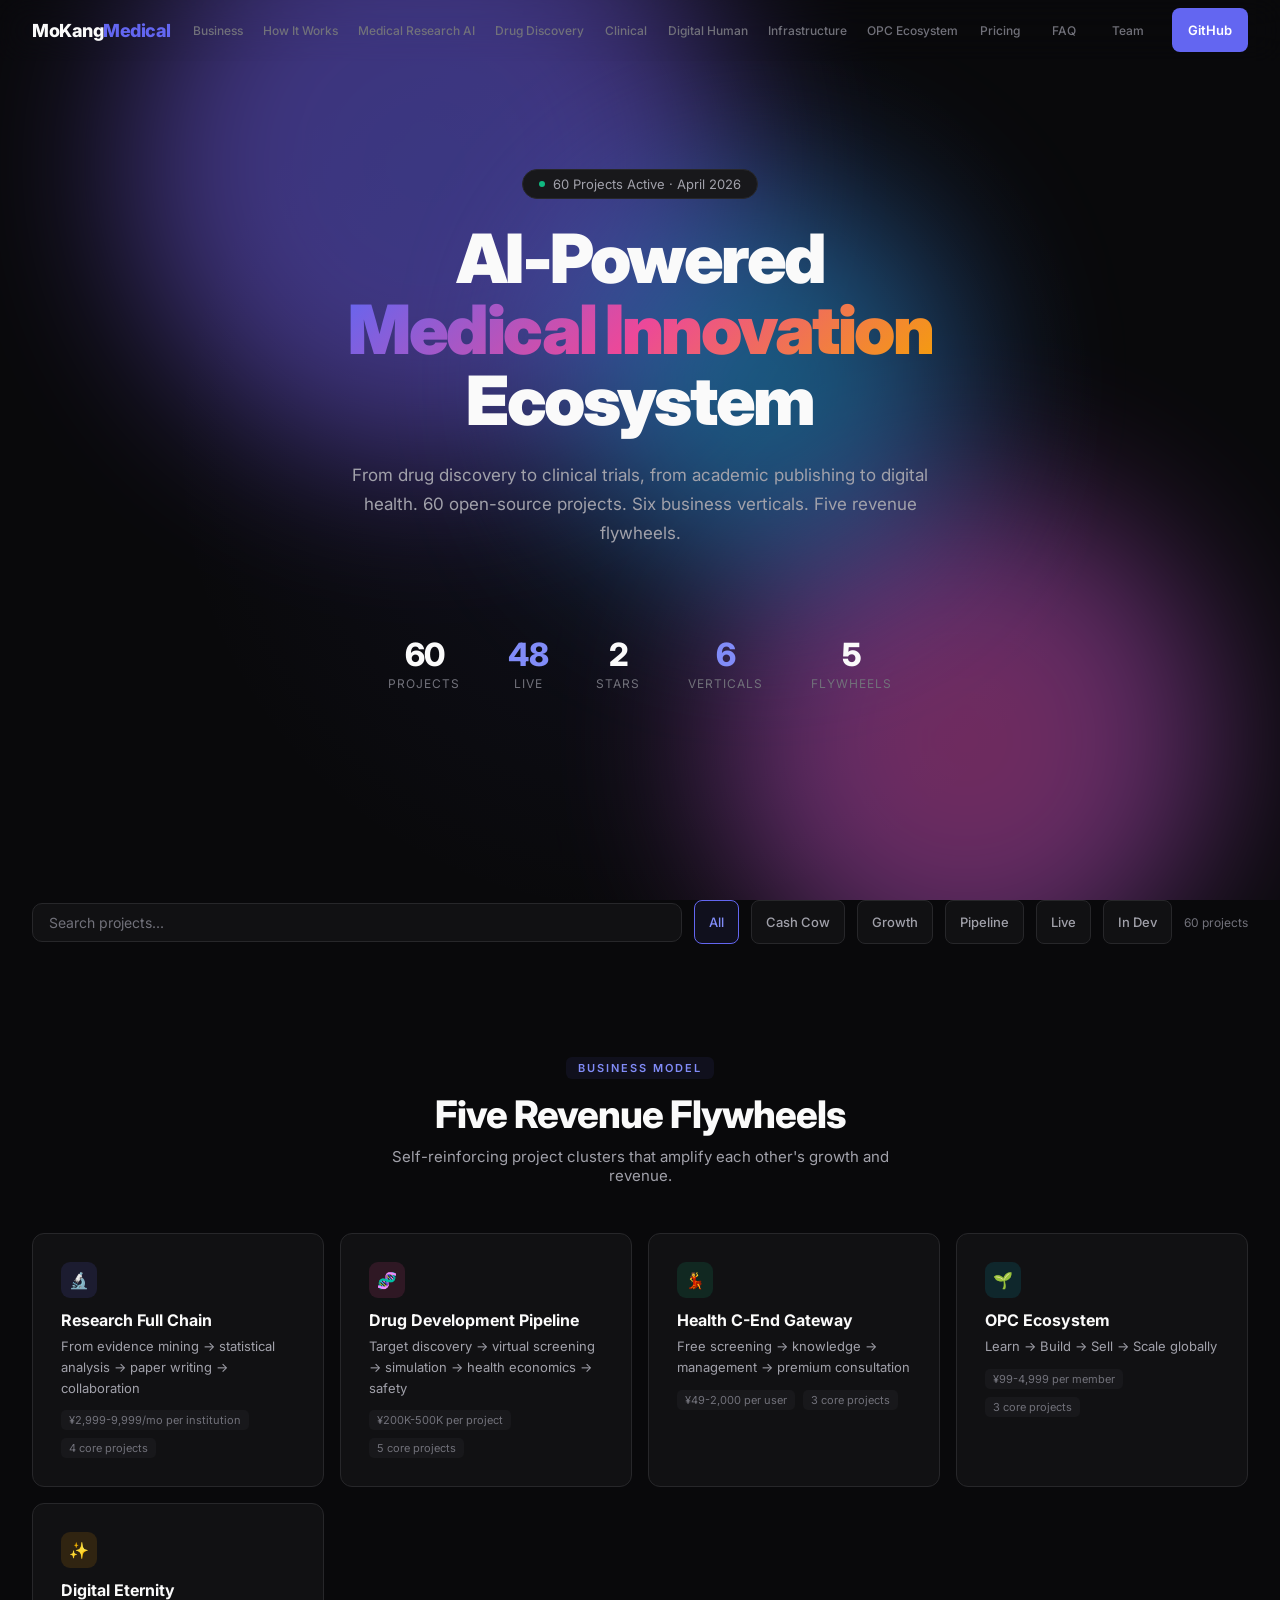
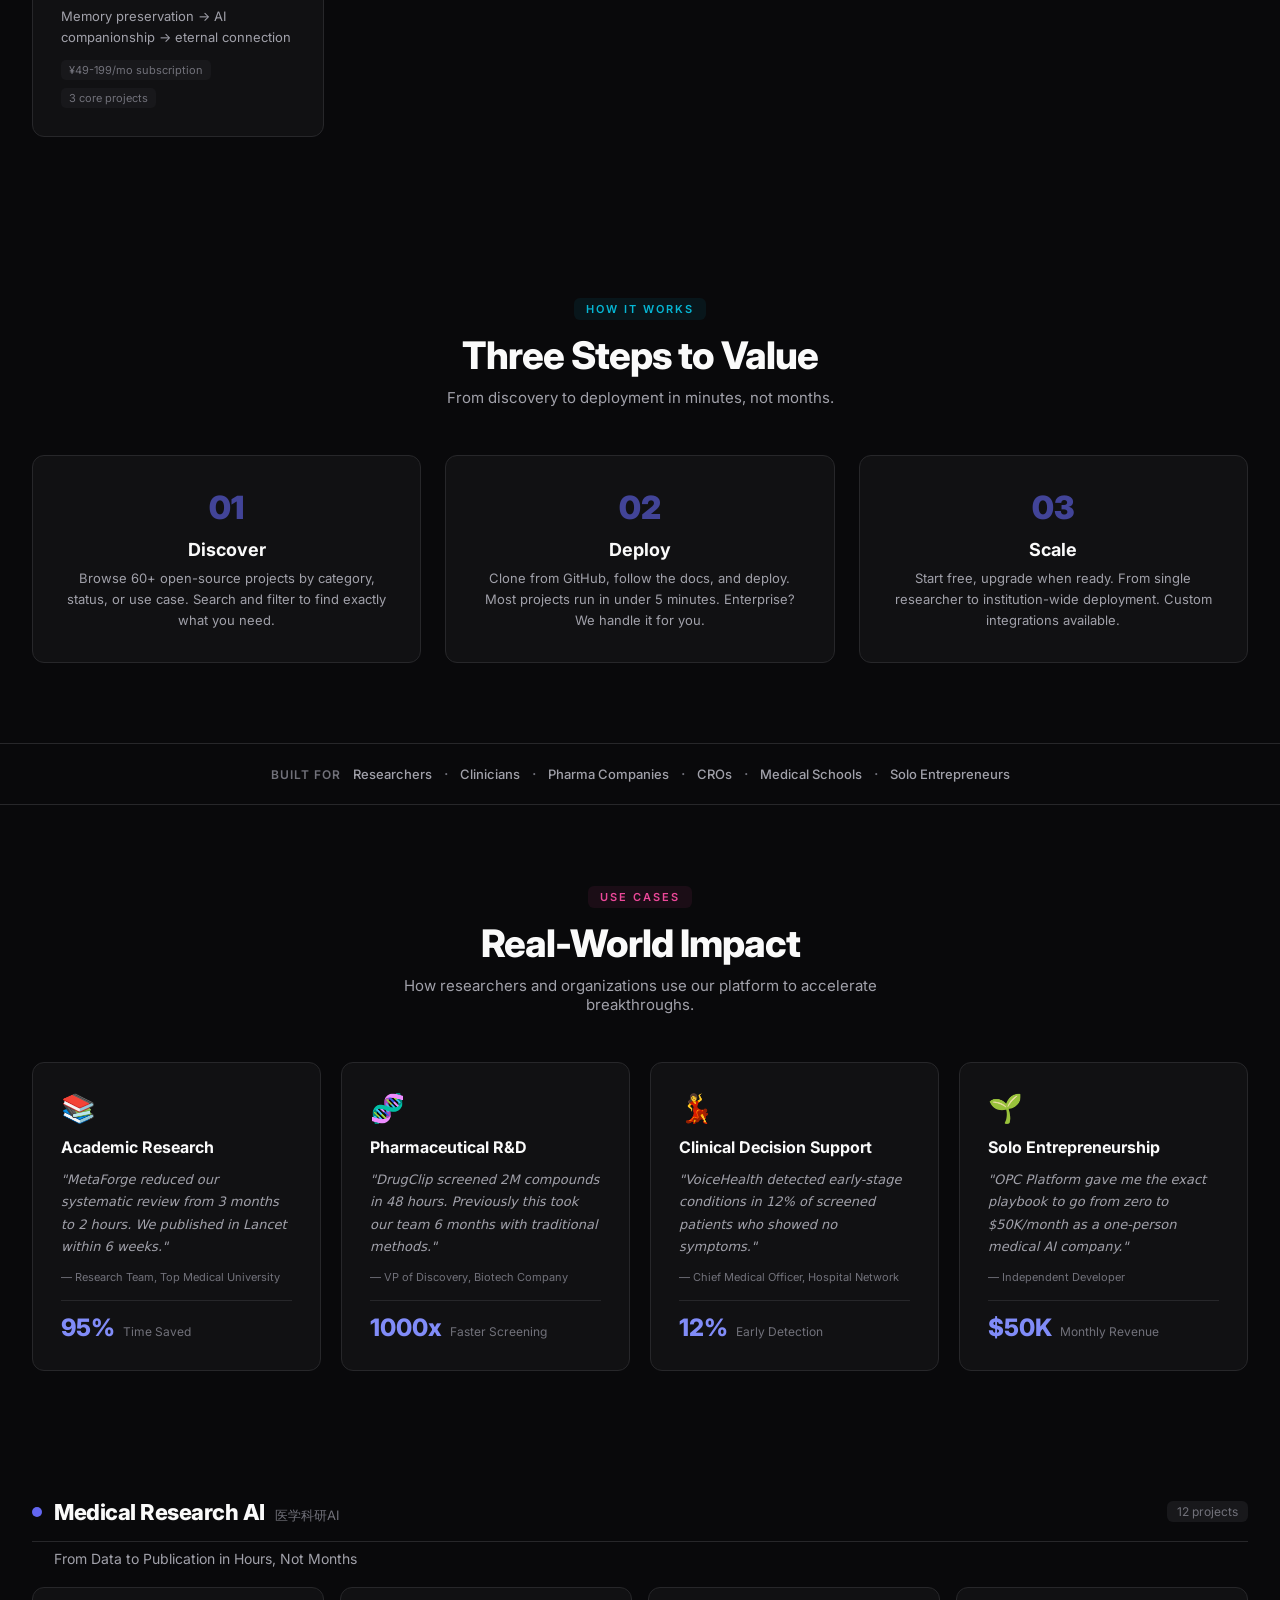
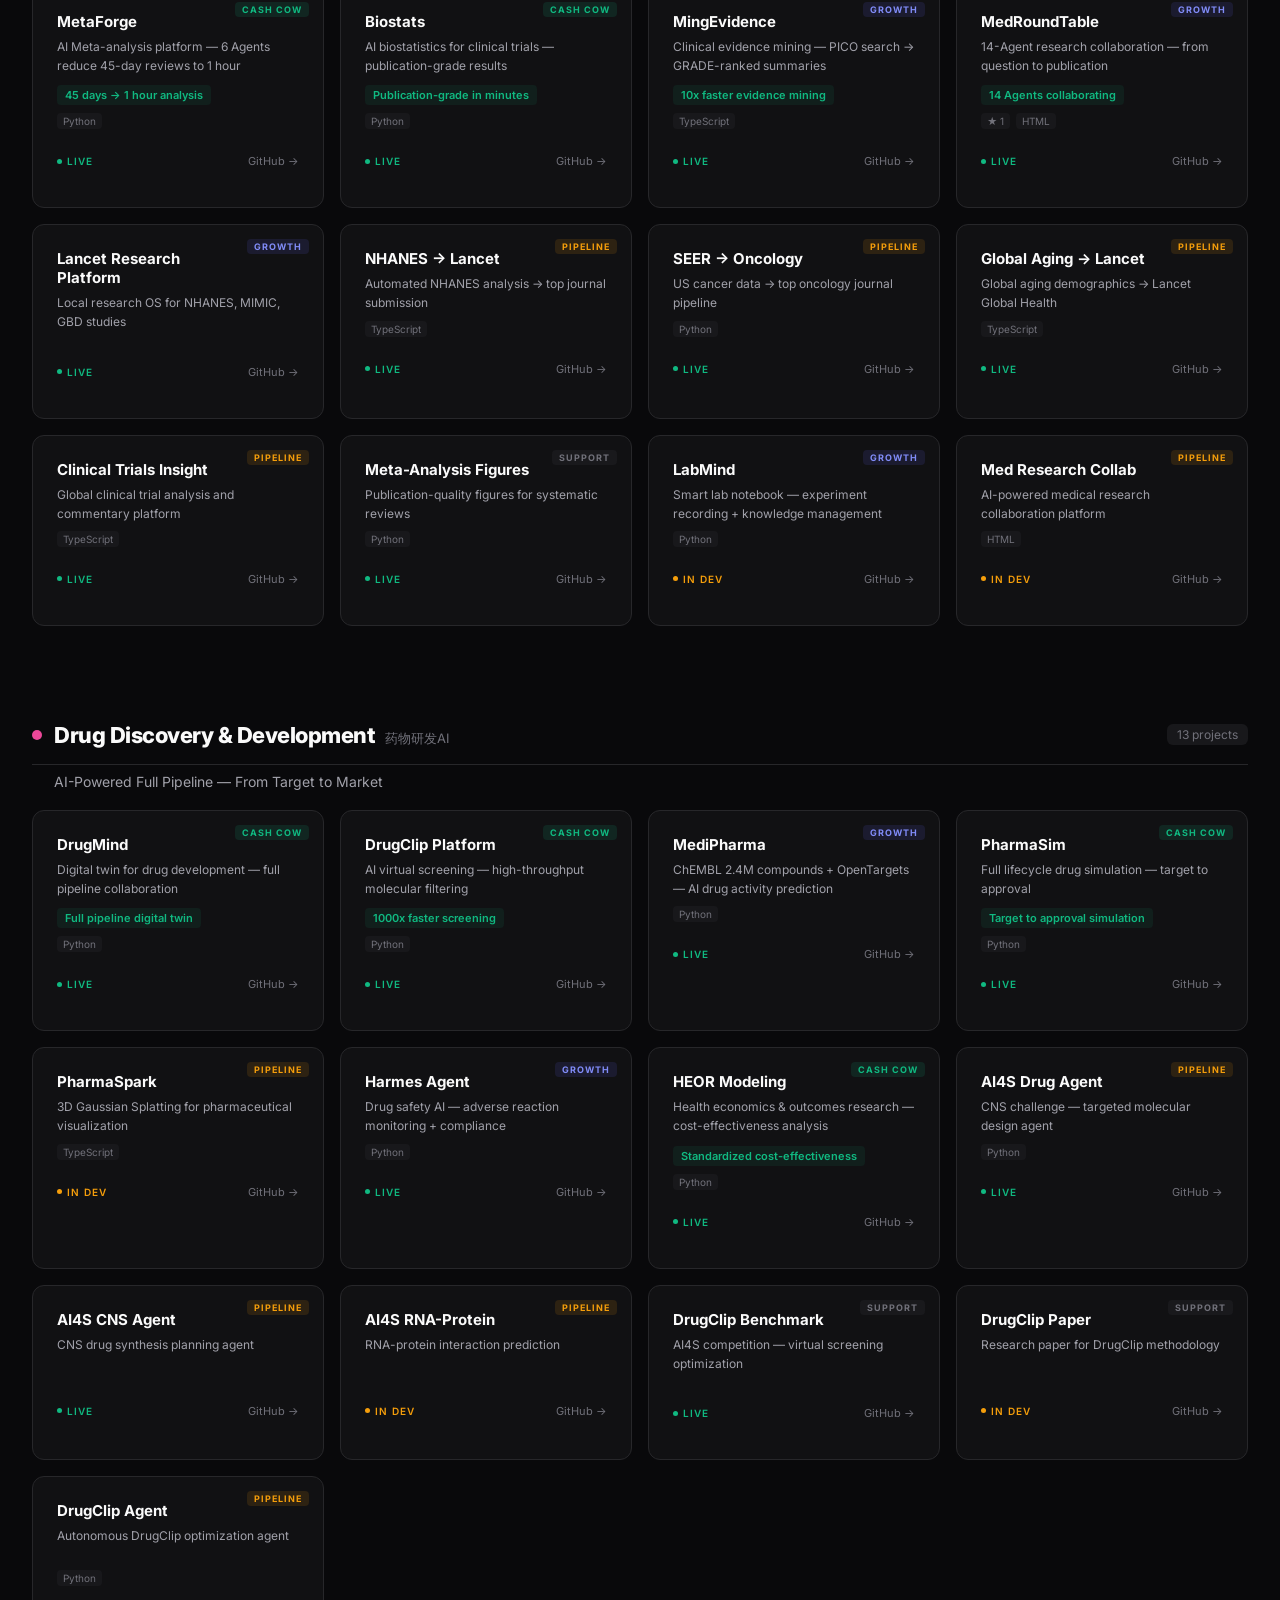
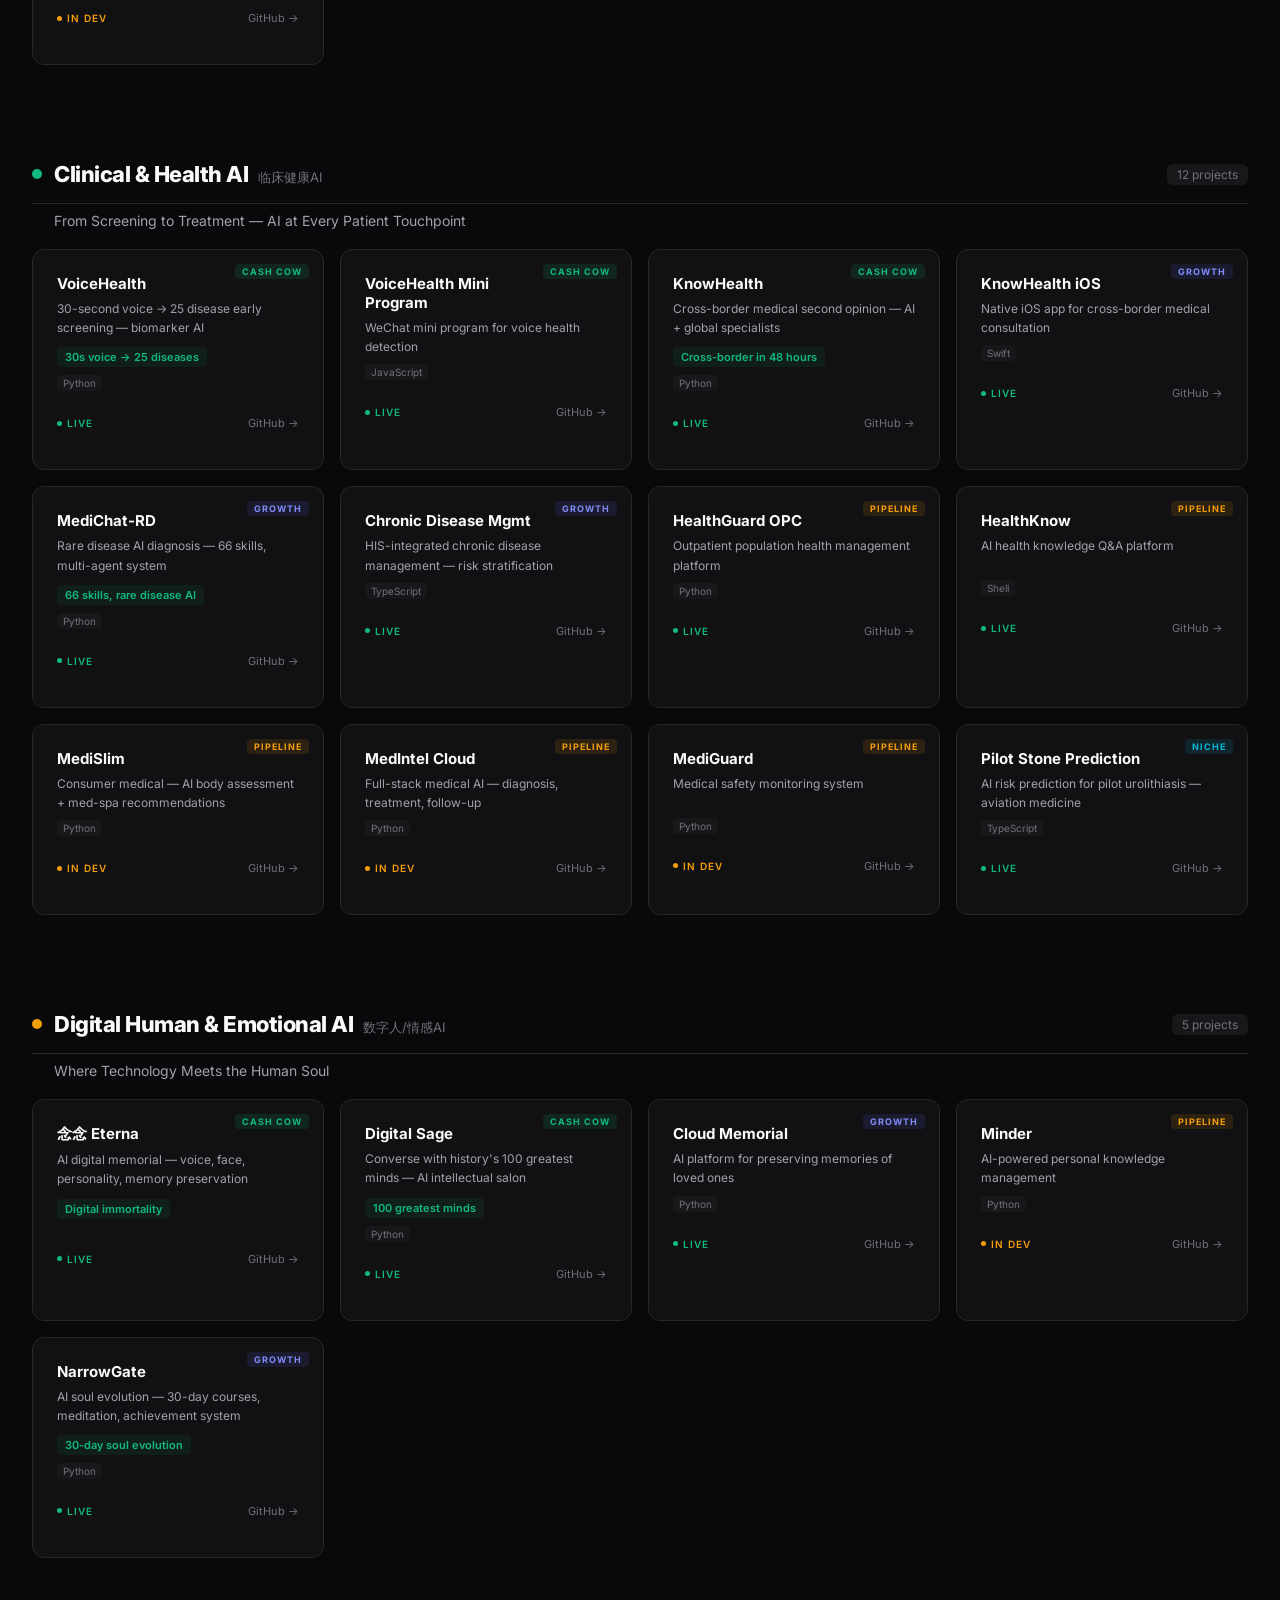
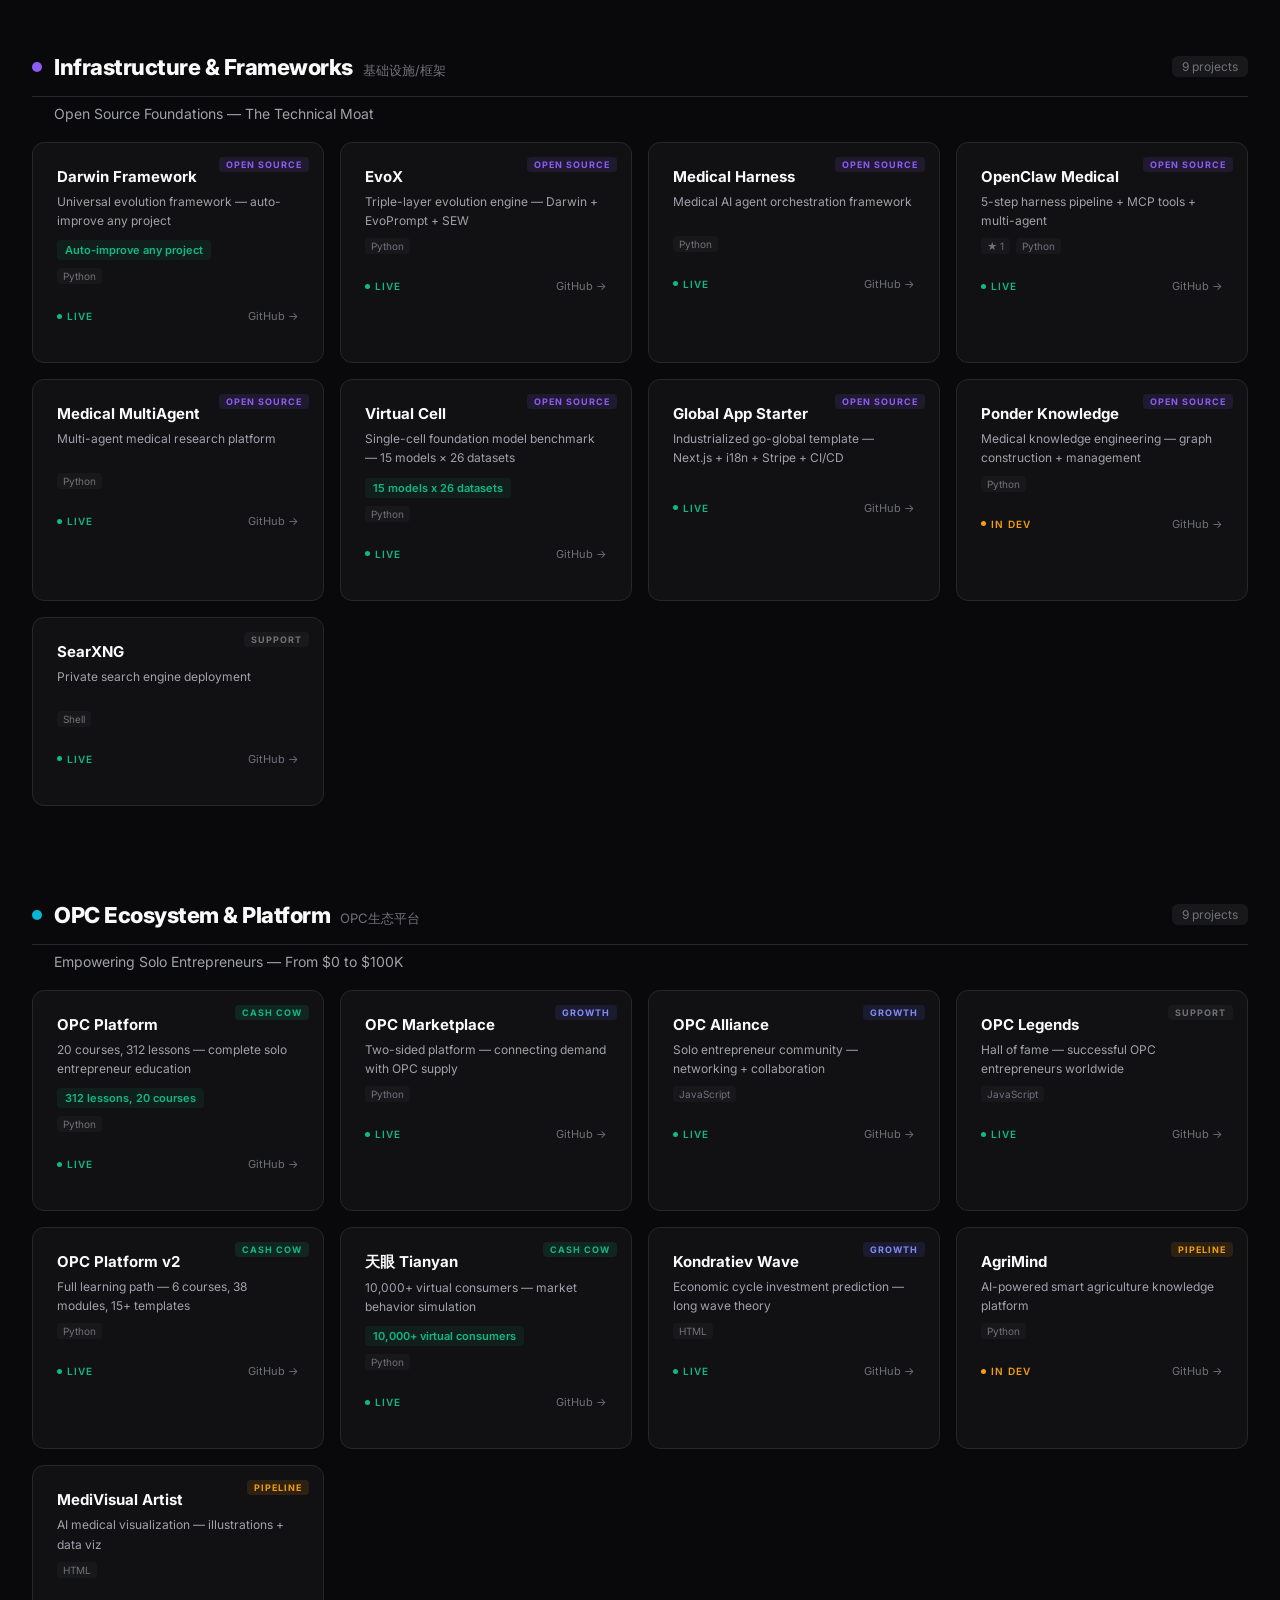
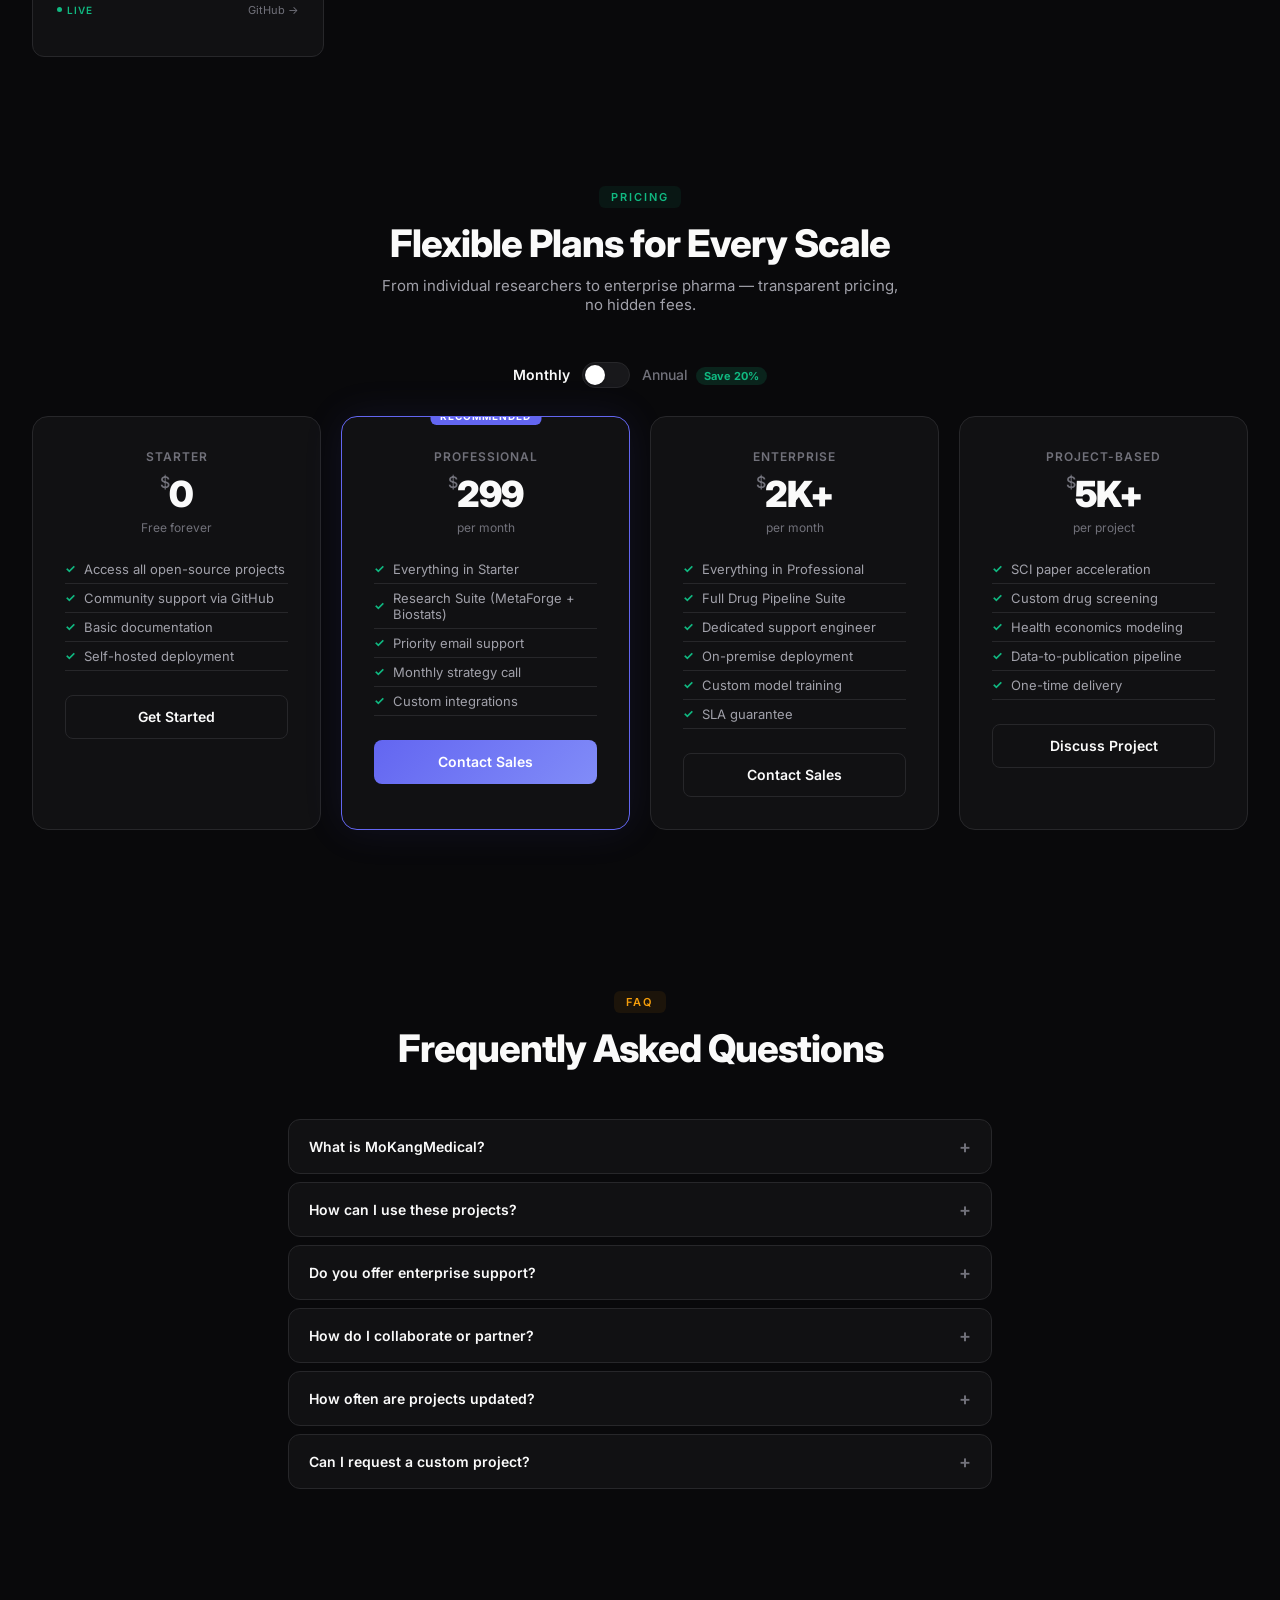
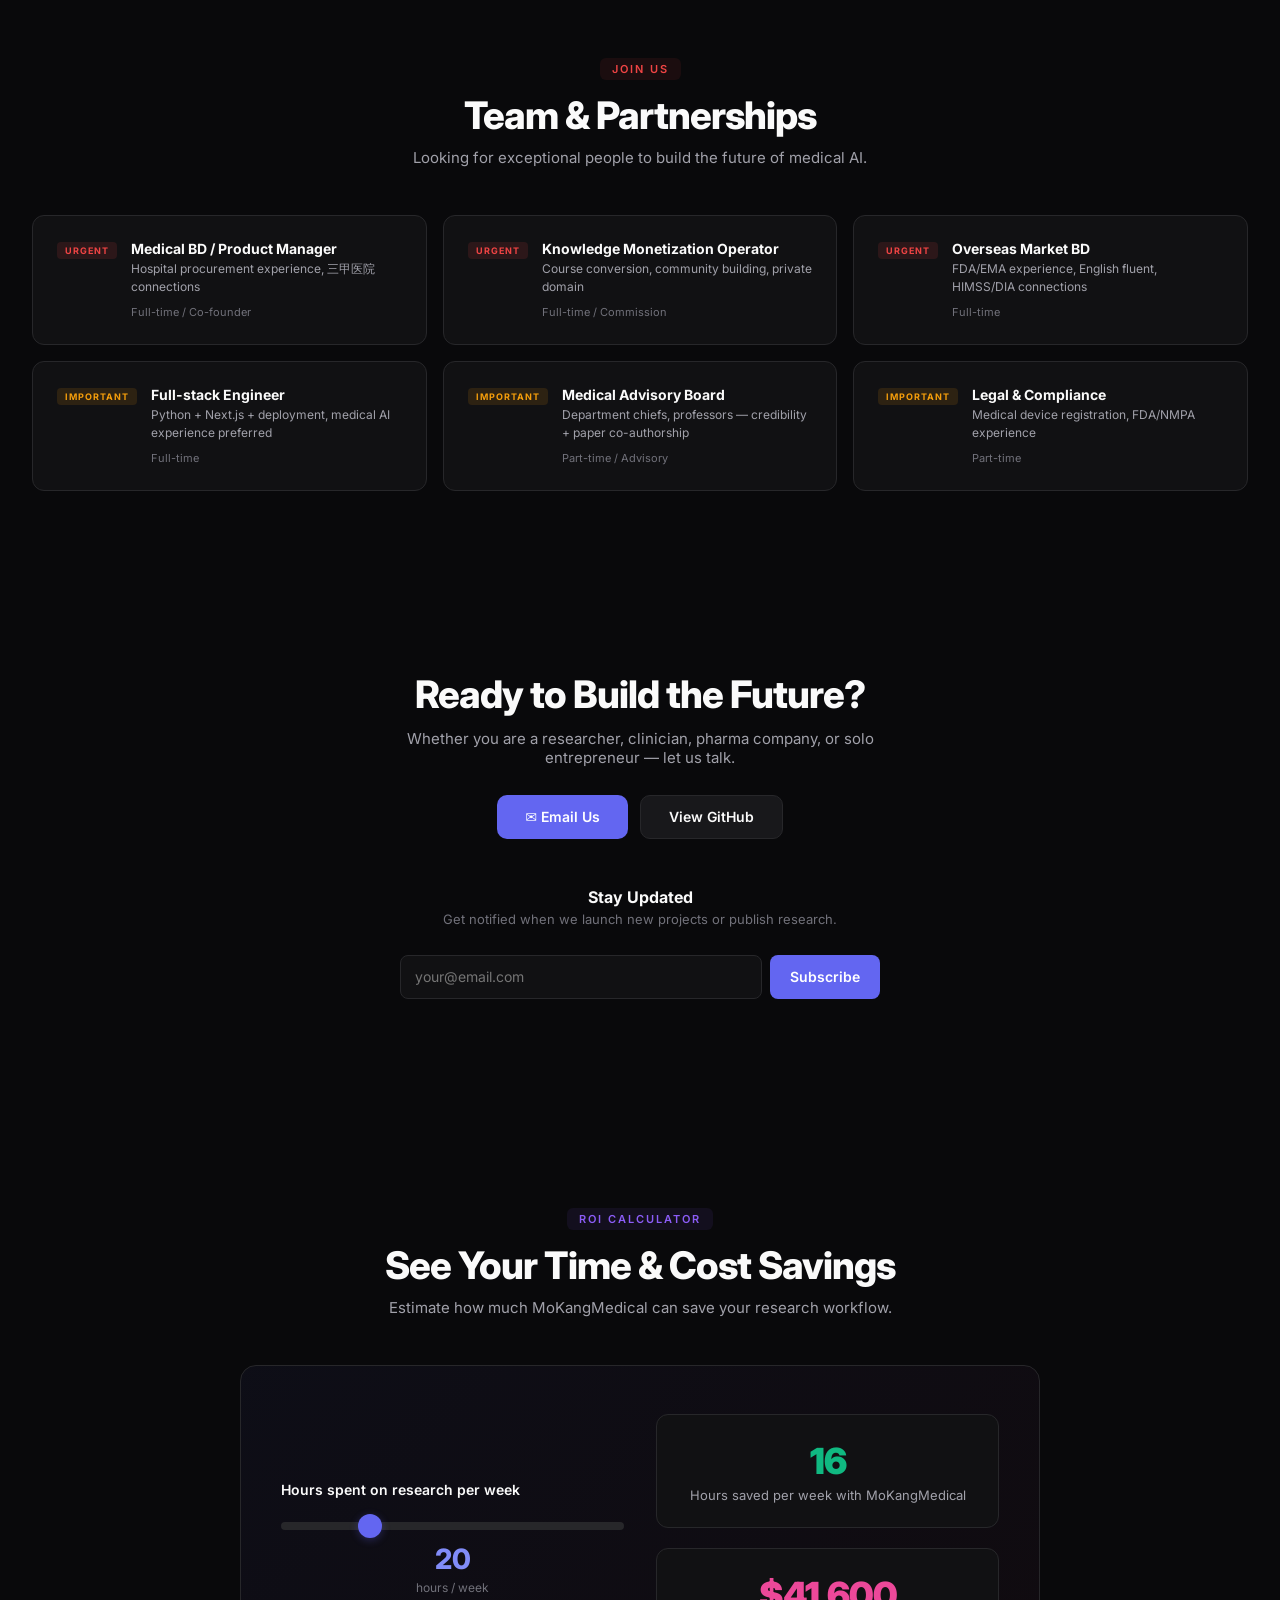
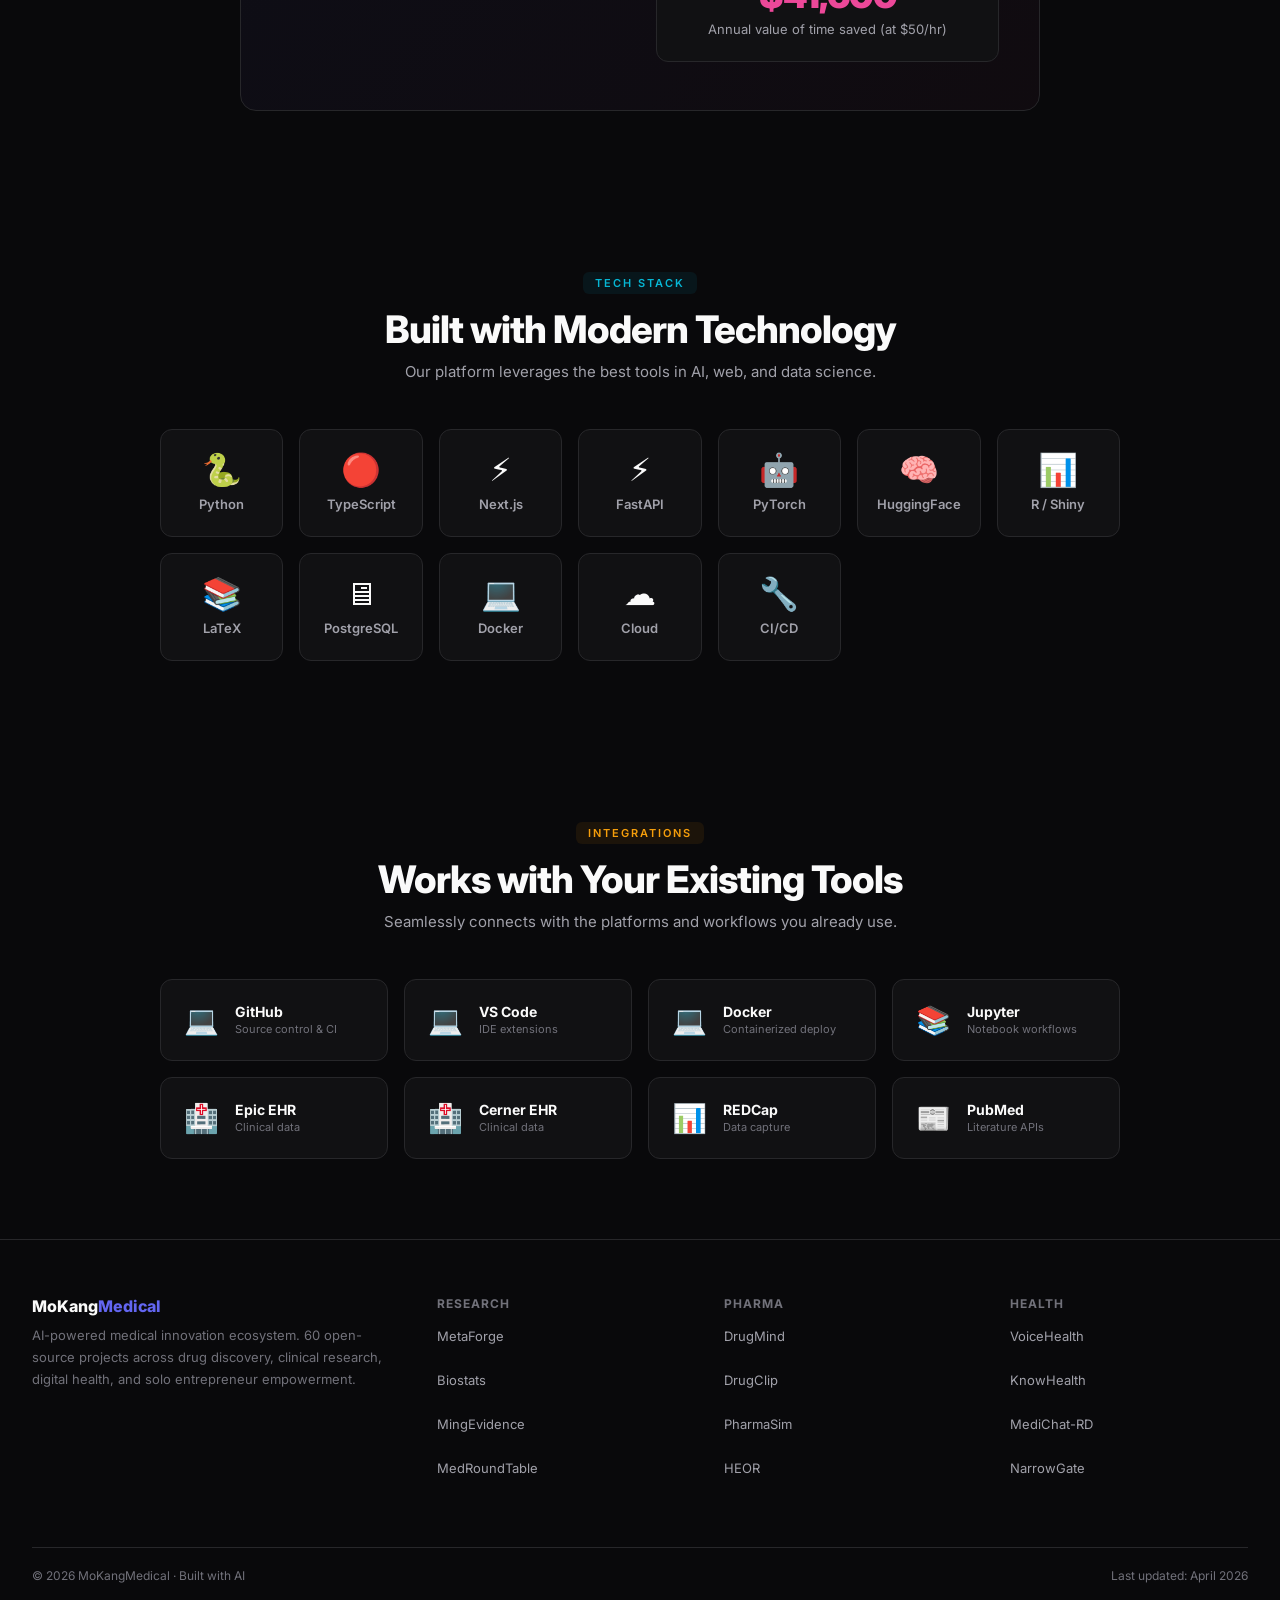
==== commit 9ff5c566: "fix: close style tag - page was rendering blank due to missing </style>" ====
--- a/index.html
+++ b/index.html
@@ -485,6 +485,39 @@
   .integration-info h4{font-size:12px}
   .integration-info p{font-size:10px}
 }
+</style>
+<script type="application/ld+json">
+{
+  "@context": "https://schema.org",
+  "@type": "Organization",
+  "name": "MoKangMedical",
+  "url": "https://mokangmedical.github.io/opc-homepage/",
+  "logo": "https://mokangmedical.github.io/opc-homepage/",
+  "description": "AI-powered medical innovation ecosystem with 60+ open-source projects across drug discovery, clinical research, digital health, and solo entrepreneur empowerment.",
+  "sameAs": ["https://github.com/MoKangMedical"],
+  "founder": {
+    "@type": "Person",
+    "name": "MoKang"
+  },
+  "numberOfEmployees": {
+    "@type": "QuantitativeValue",
+    "value": 1
+  }
+}
+</script>
+<script type="application/ld+json">
+{
+  "@context": "https://schema.org",
+  "@type": "WebSite",
+  "name": "MoKangMedical",
+  "url": "https://mokangmedical.github.io/opc-homepage/",
+  "potentialAction": {
+    "@type": "SearchAction",
+    "target": "https://mokangmedical.github.io/opc-homepage/?q={search_term_string}",
+    "query-input": "required name=search_term_string"
+  }
+}
+</script>
 </head>
 <body>
 <div class="mobile-overlay" id="mobileOverlay" onclick="closeMobileNav()"></div>
@@ -994,6 +1027,39 @@
   document.getElementById('roiSaved').textContent=saved;
   document.getElementById('roiValue').textContent='$'+value.toLocaleString();
 }
+
+// Fetch real-time GitHub stars
+function fetchGitHubStars(){
+  var cards=document.querySelectorAll('.proj-card');
+  cards.forEach(function(card){
+    var link=card.querySelector('.proj-link');
+    if(!link)return;
+    var href=link.getAttribute('href');
+    var match=href.match(/github\.com\/MoKangMedical\/([^\/\?]+)/);
+    if(!match)return;
+    var repo=match[1];
+    fetch('https://api.github.com/repos/MoKangMedical/'+repo)
+      .then(function(r){return r.json()})
+      .then(function(data){
+        if(data.stargazers_count>0){
+          var meta=card.querySelector('.proj-meta');
+          if(meta){
+            var existing=meta.querySelector('.star-count');
+            if(!existing){
+              var badge=document.createElement('span');
+              badge.className='stat-badge star-count';
+              badge.title='Stars';
+              badge.innerHTML='&#9733; '+data.stargazers_count;
+              meta.appendChild(badge);
+            }
+          }
+        }
+      })
+      .catch(function(){});
+  });
+}
+// Fetch stars on load (delayed to not block rendering)
+setTimeout(fetchGitHubStars,3000);
 </script>
 </body>
 </html>
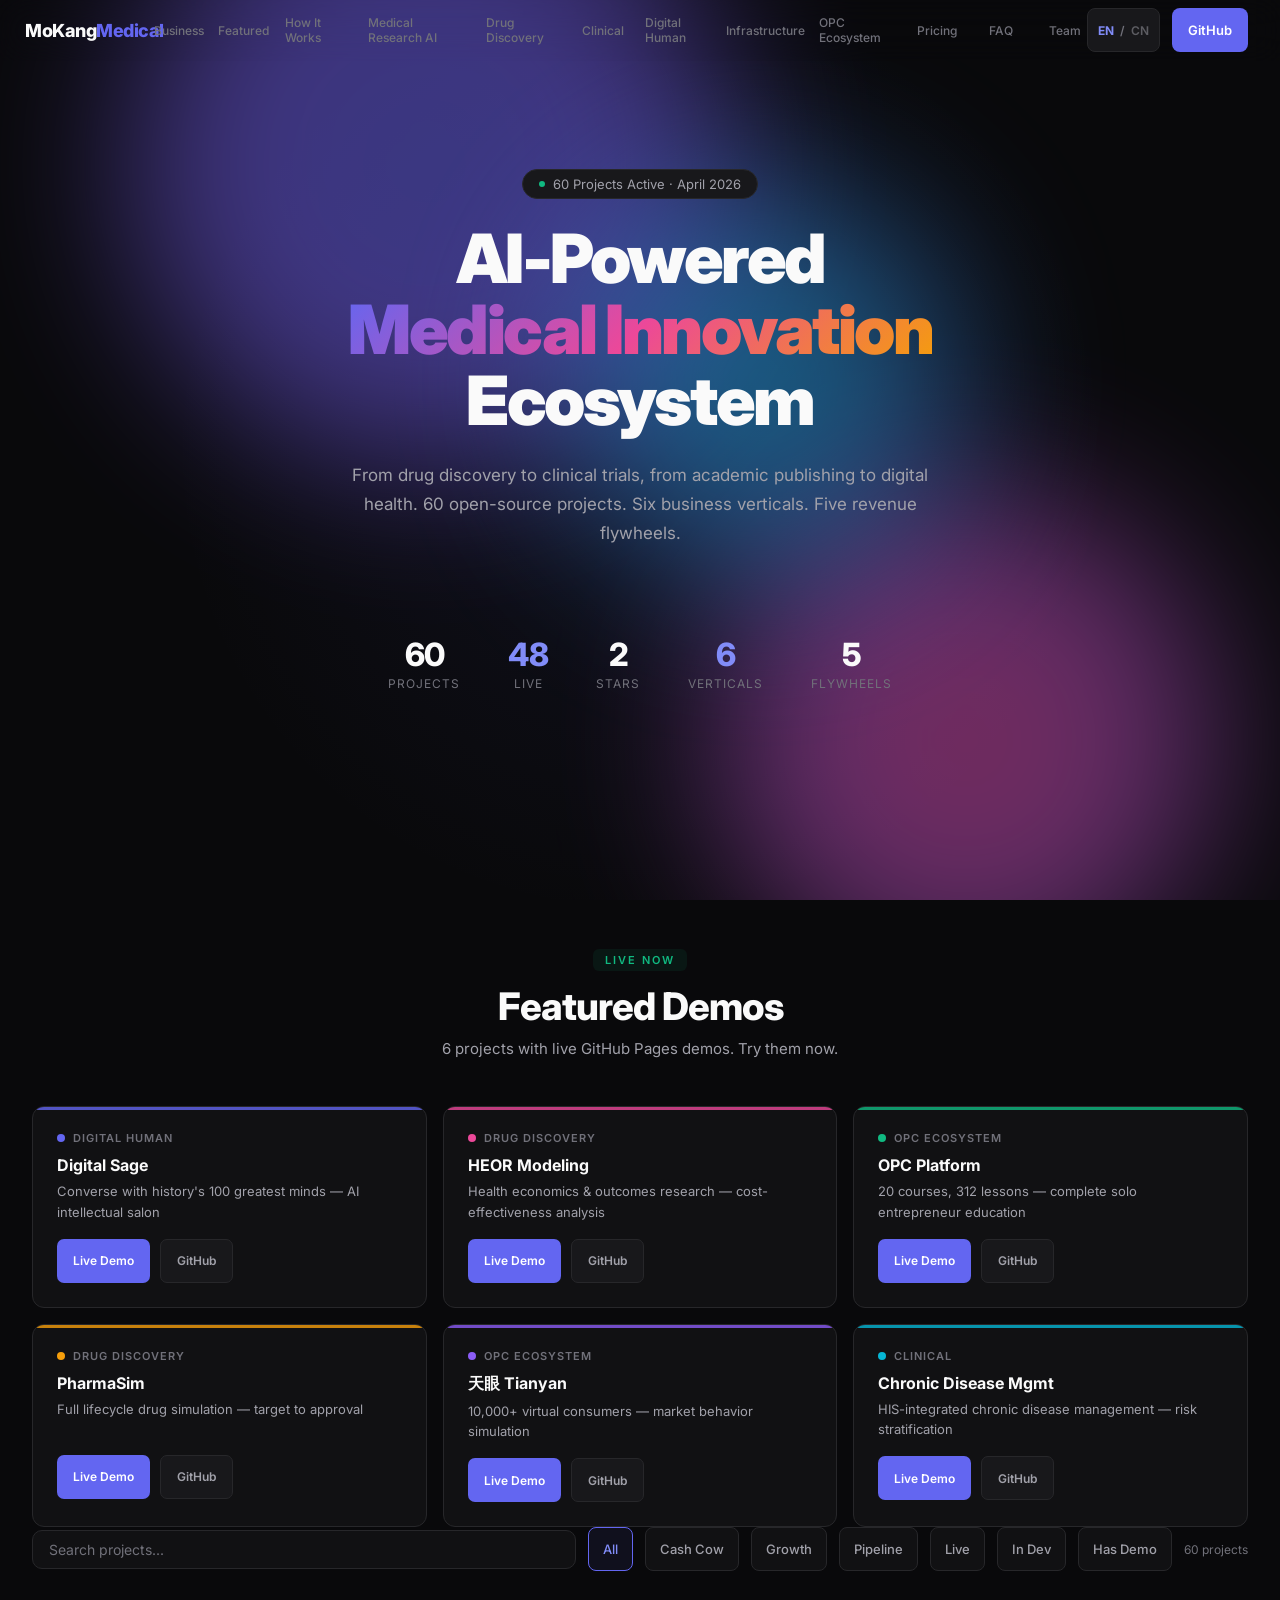
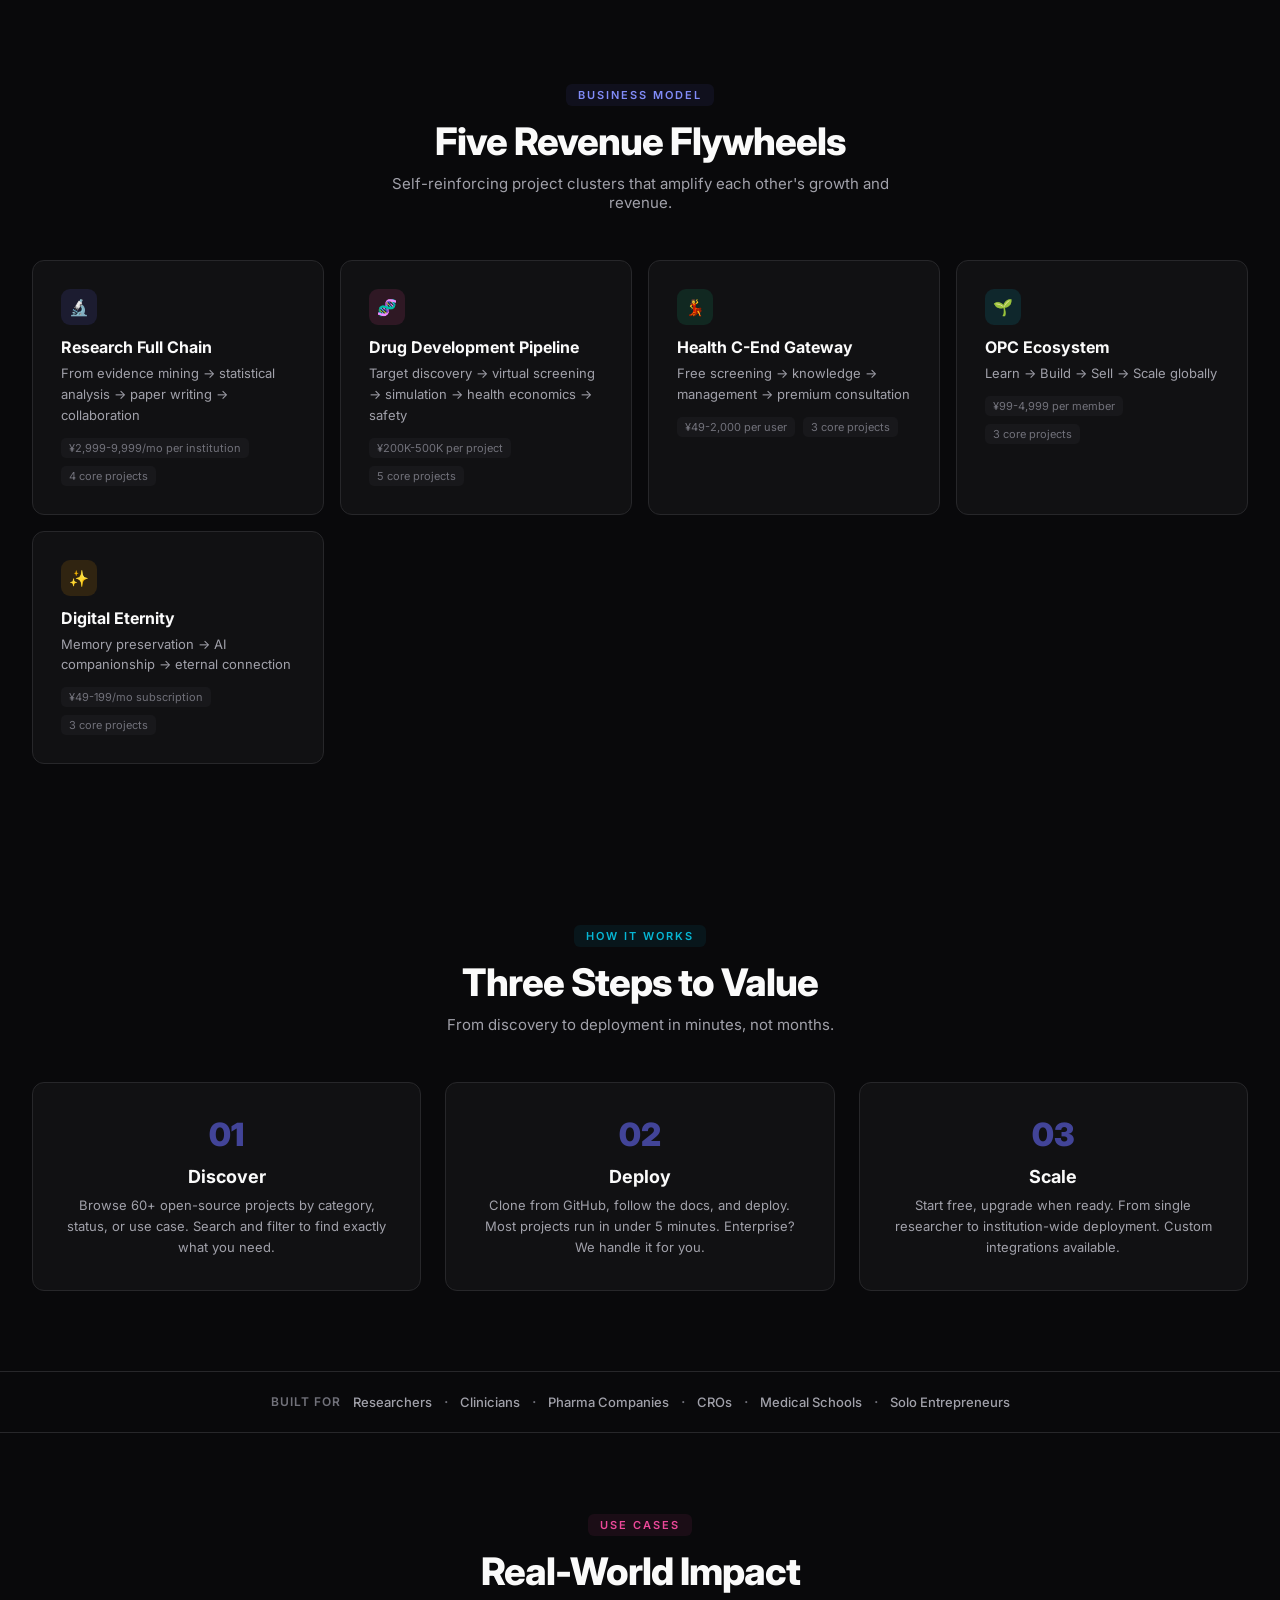
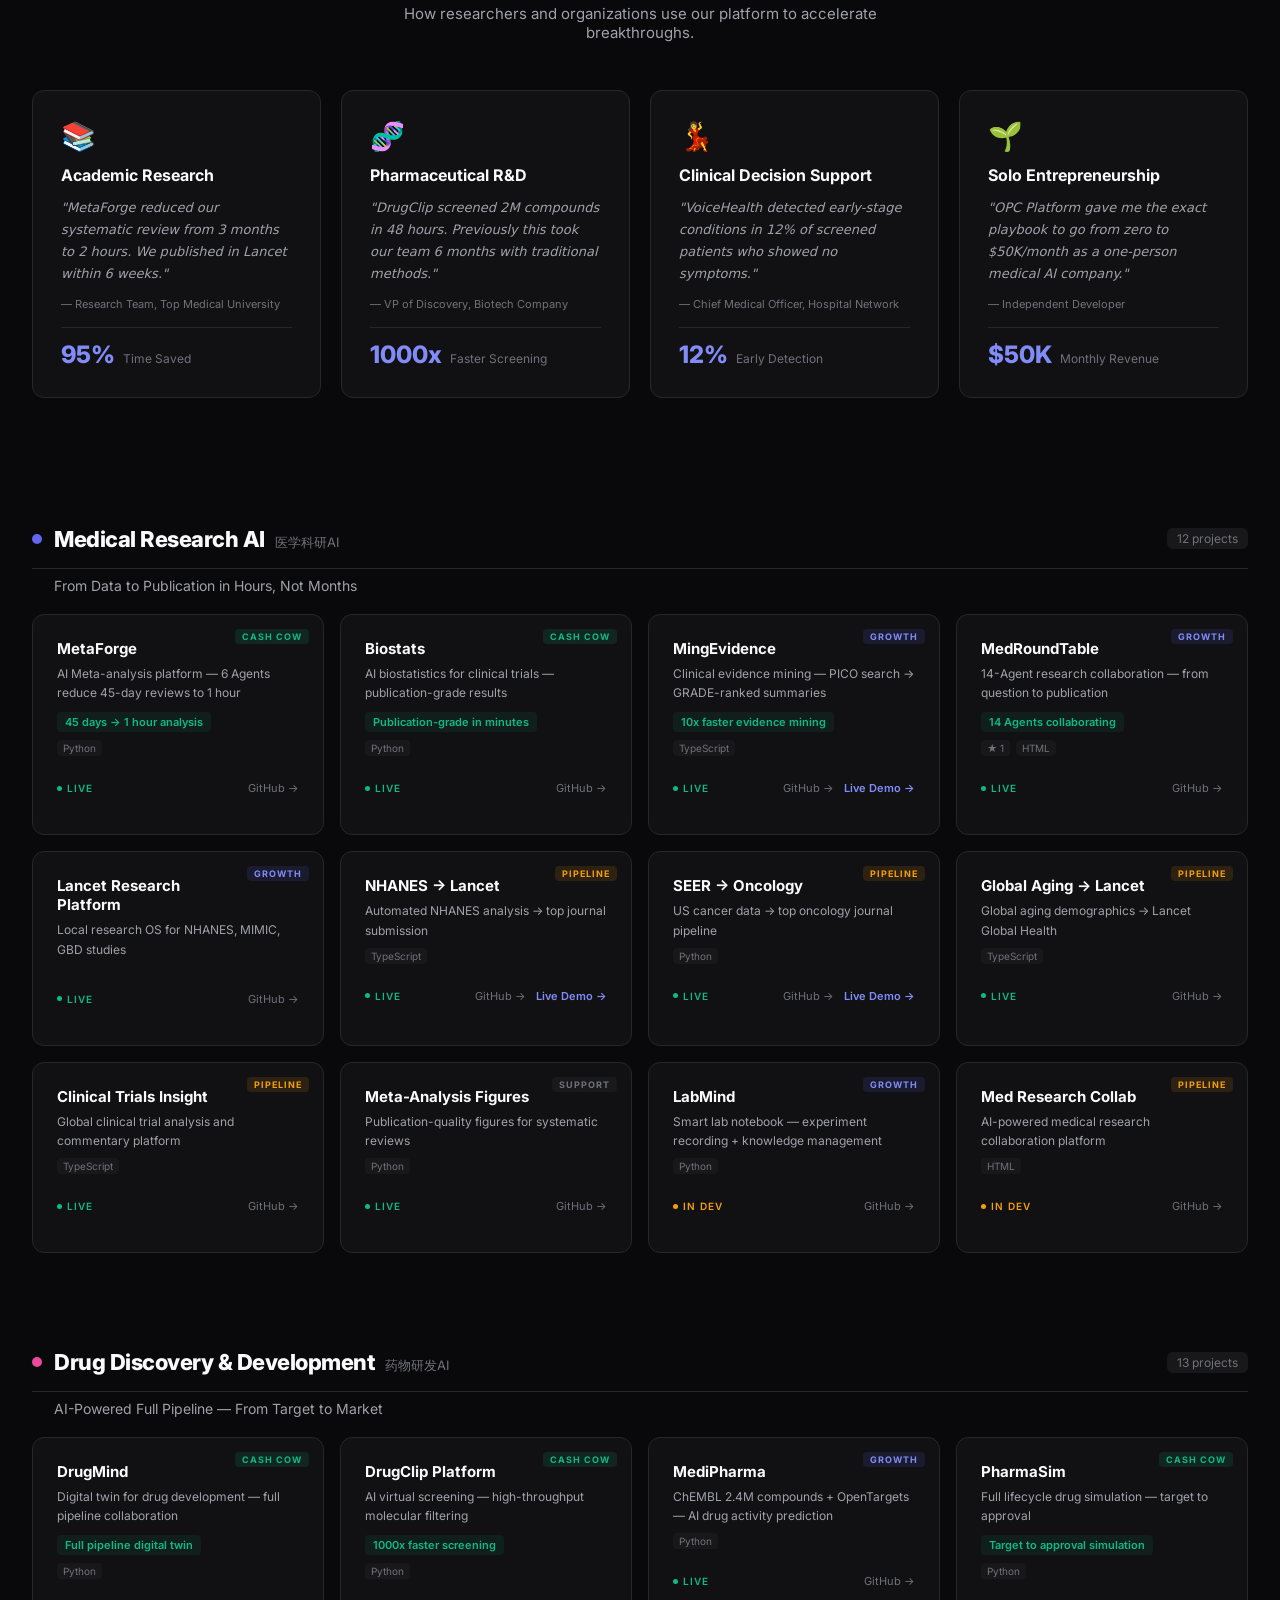
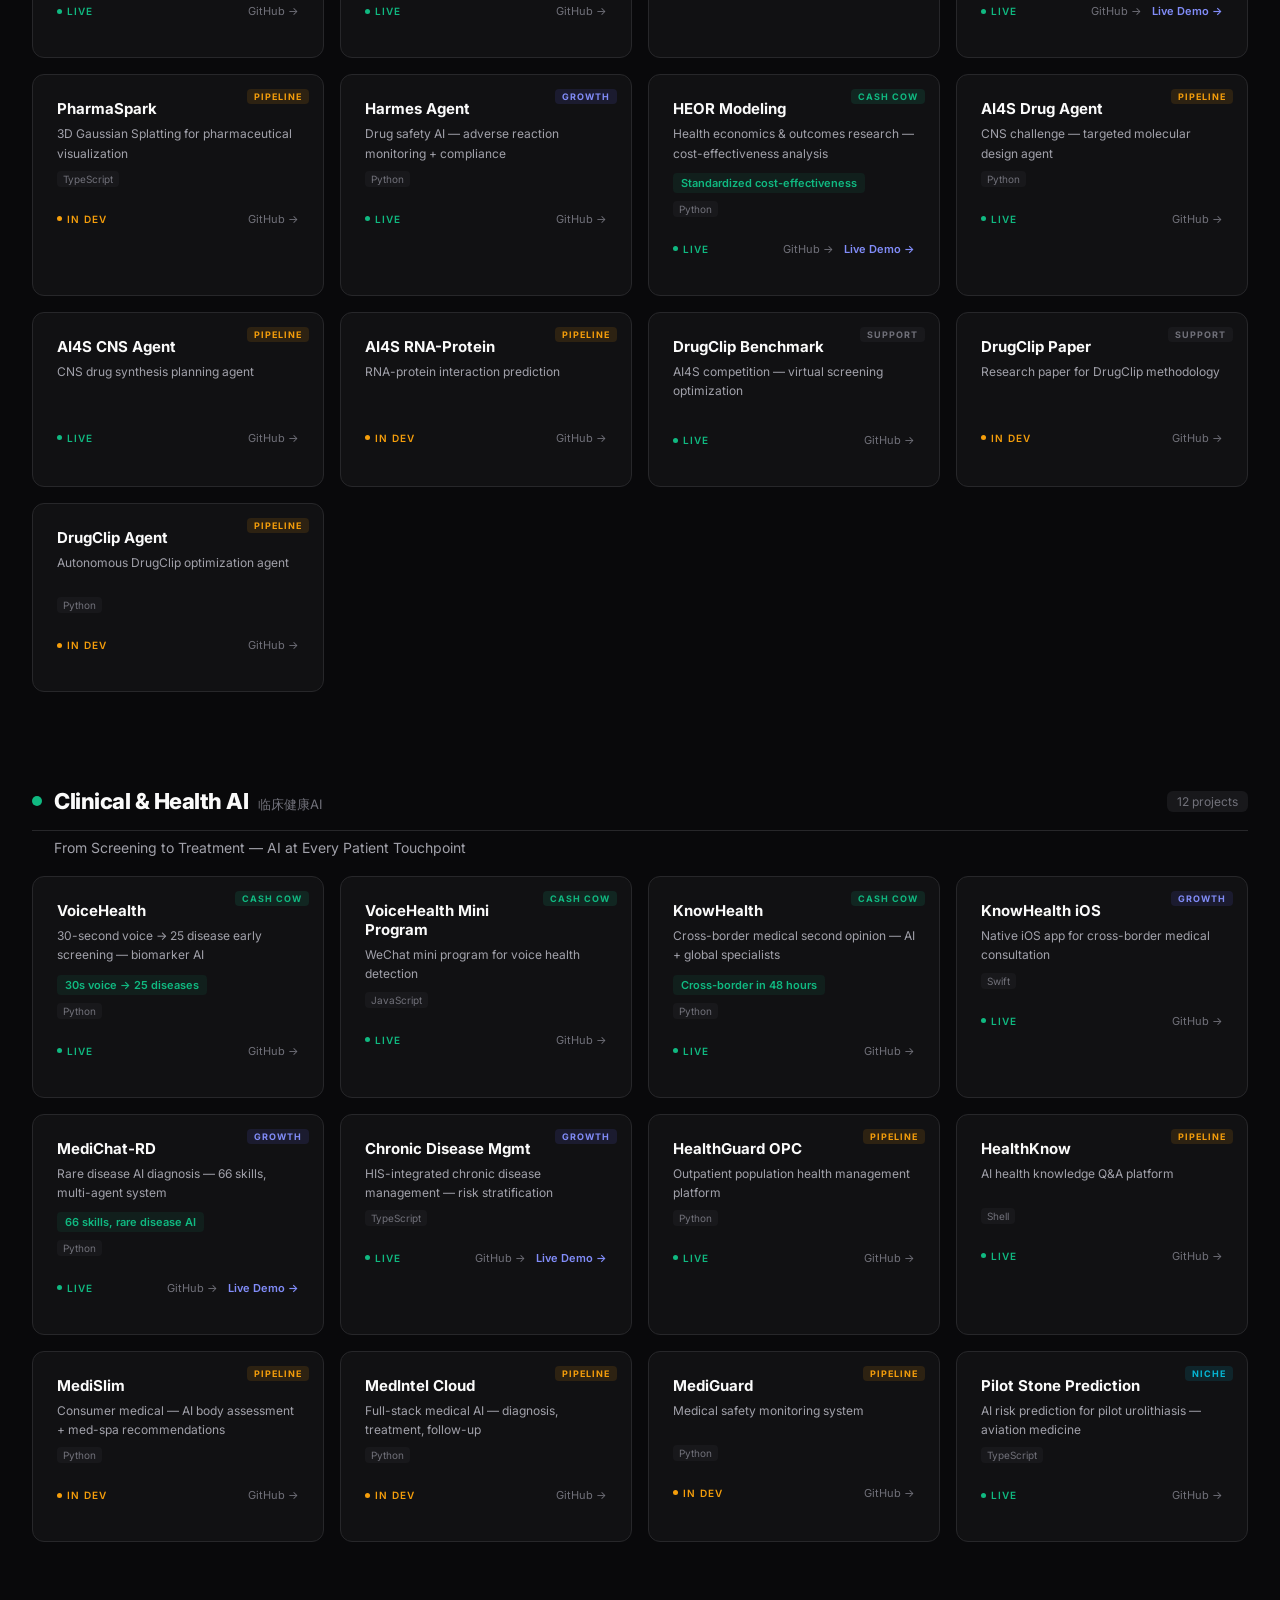
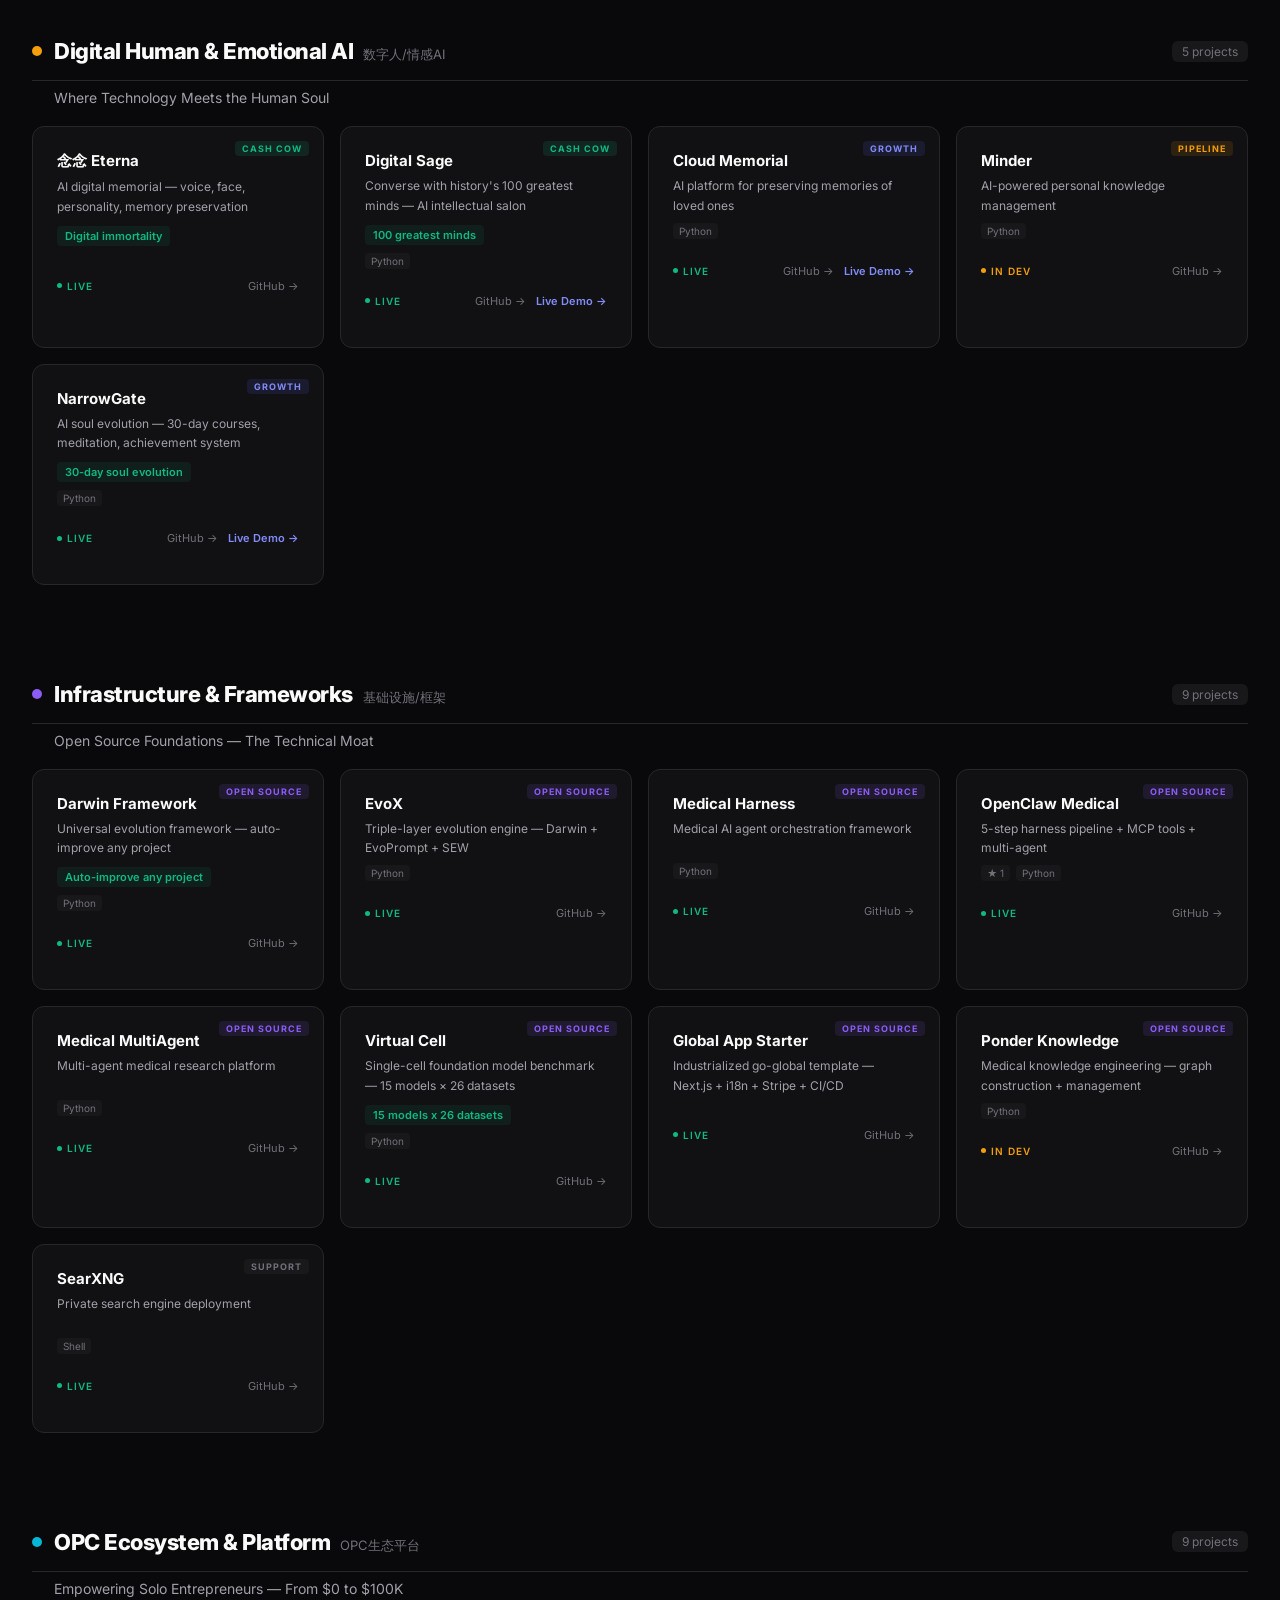
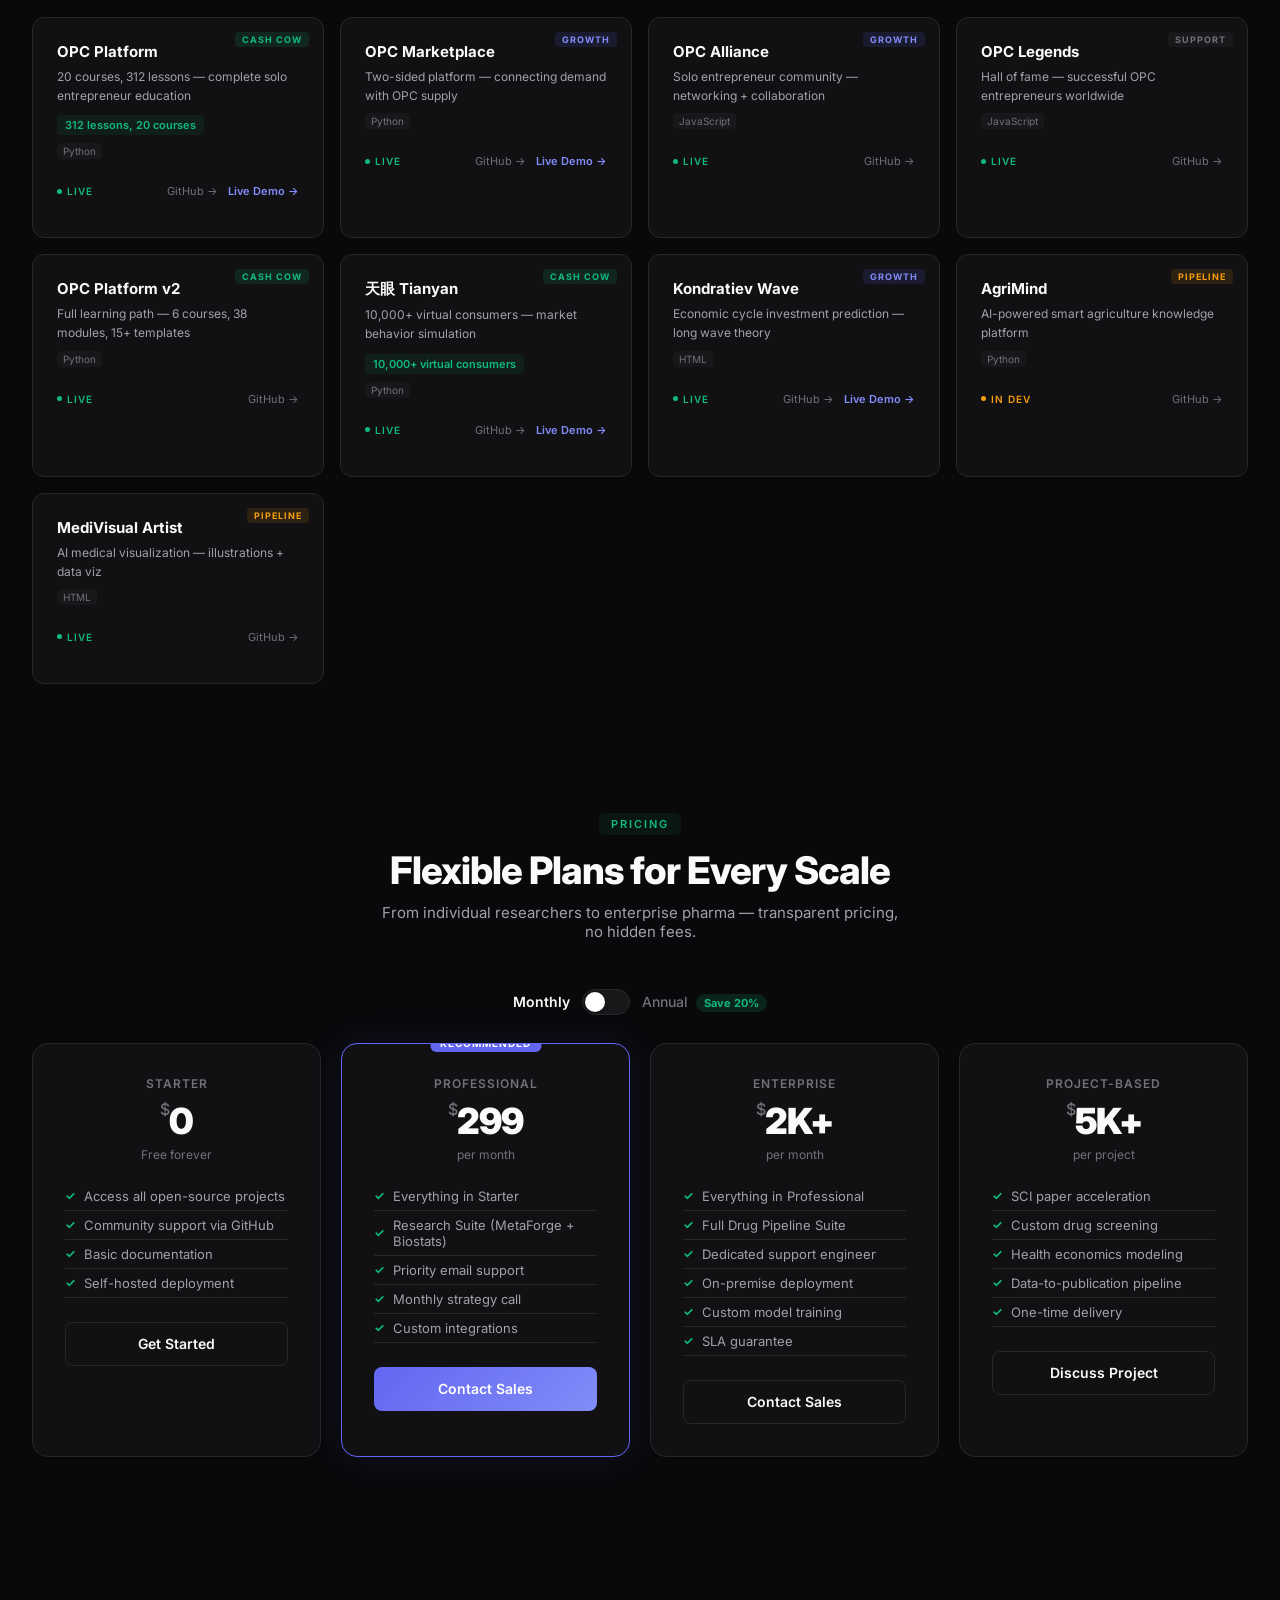
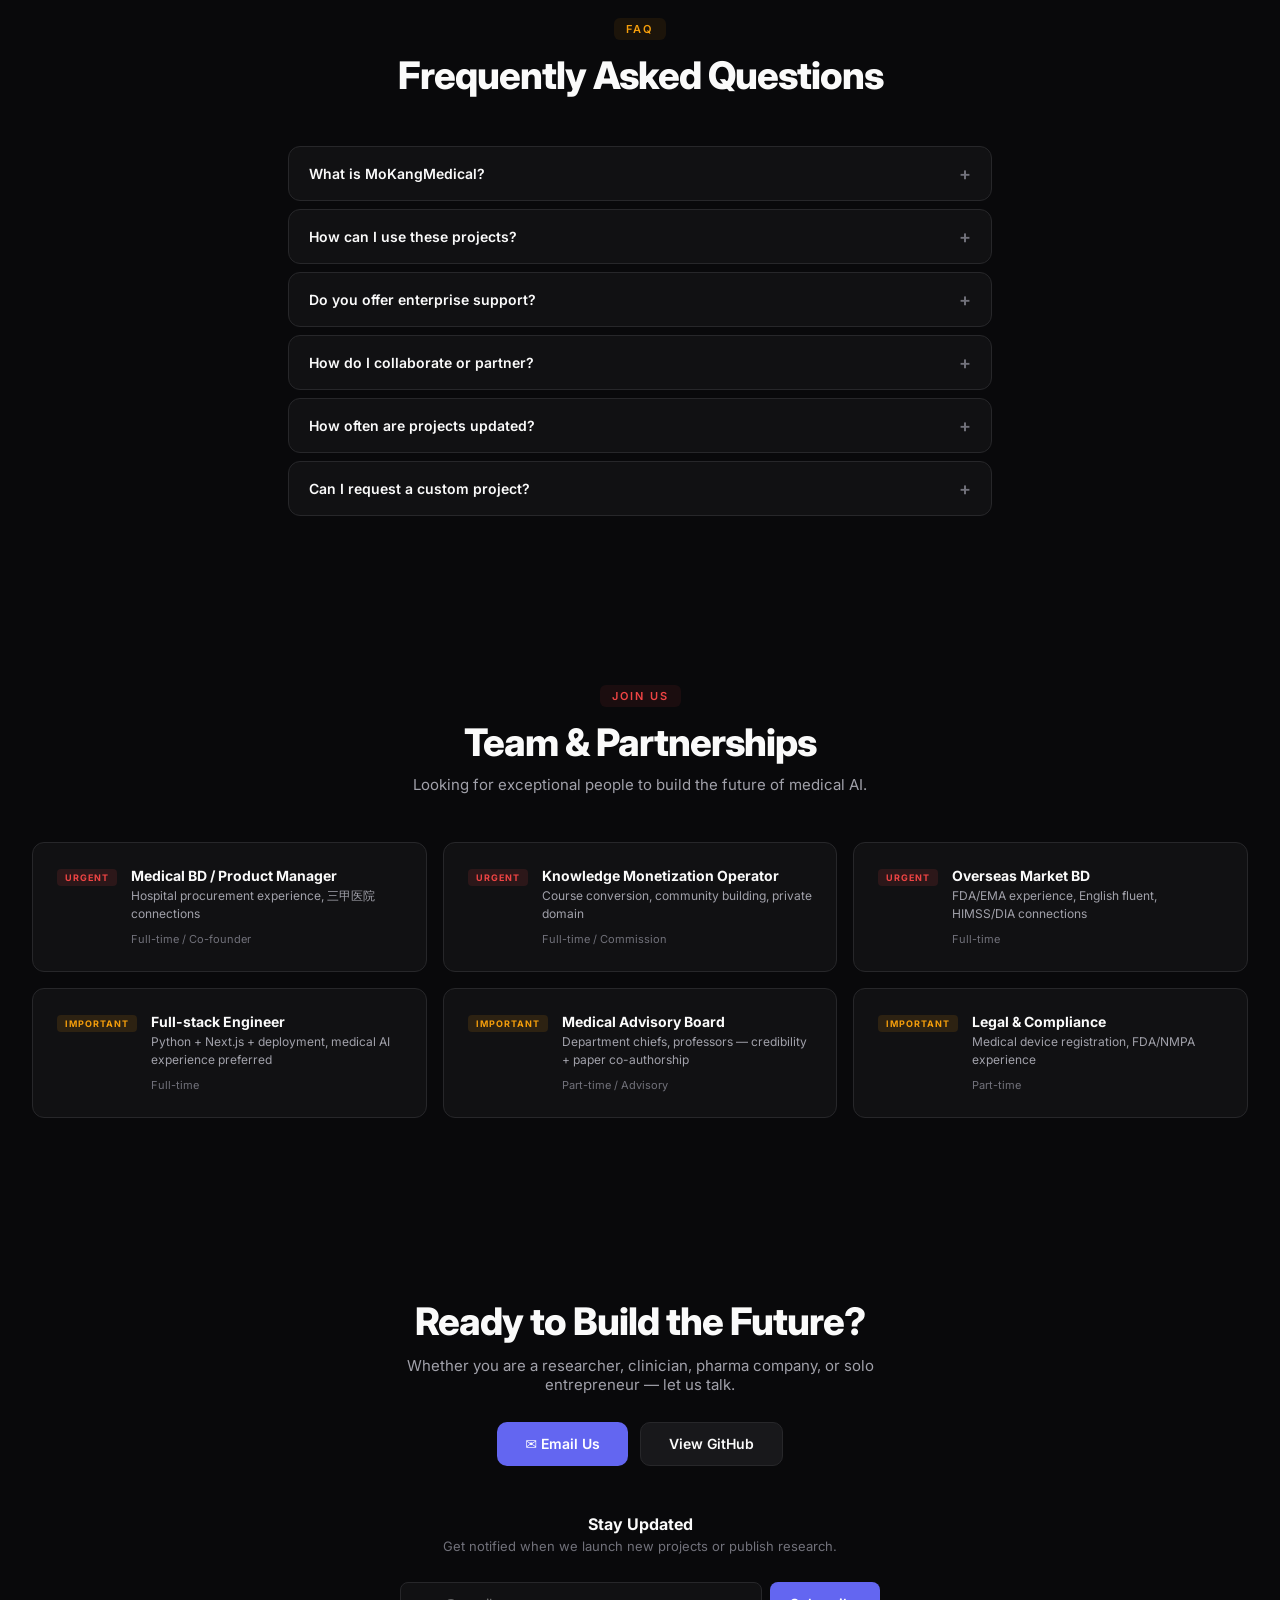
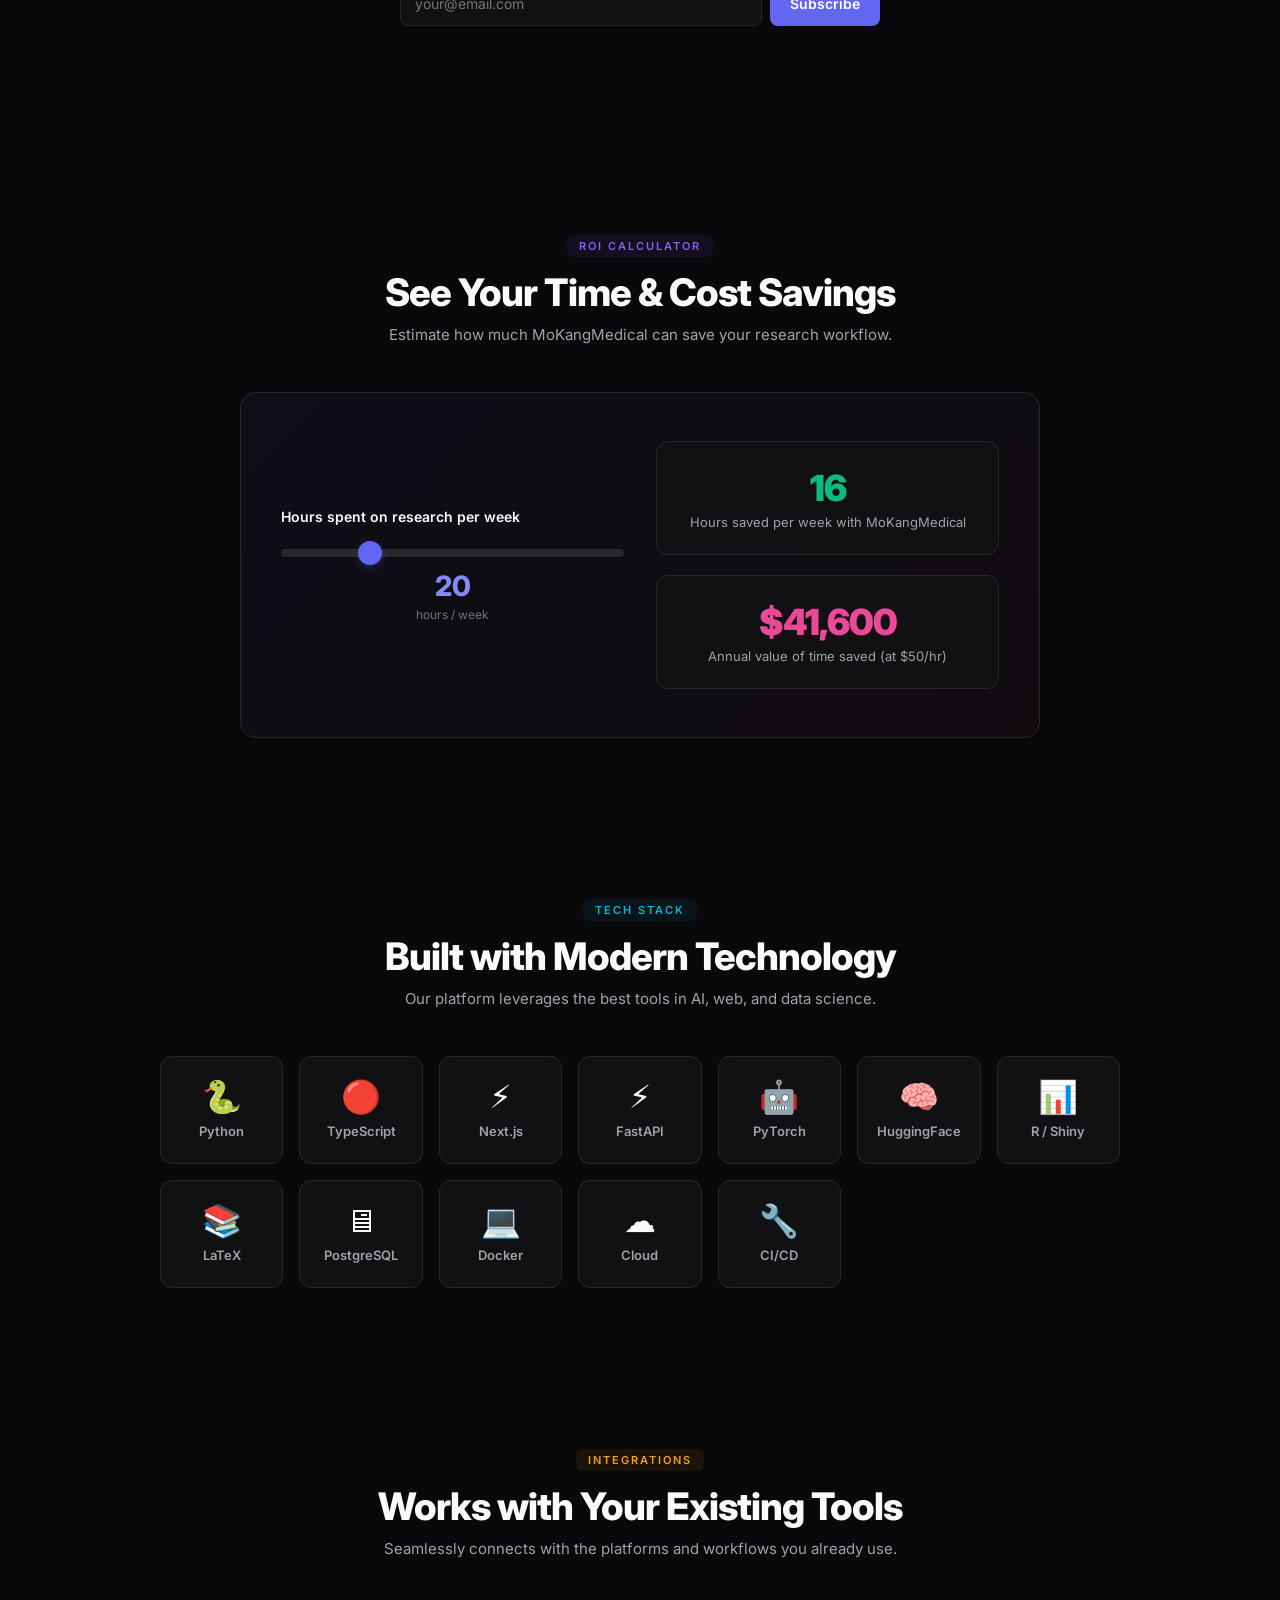
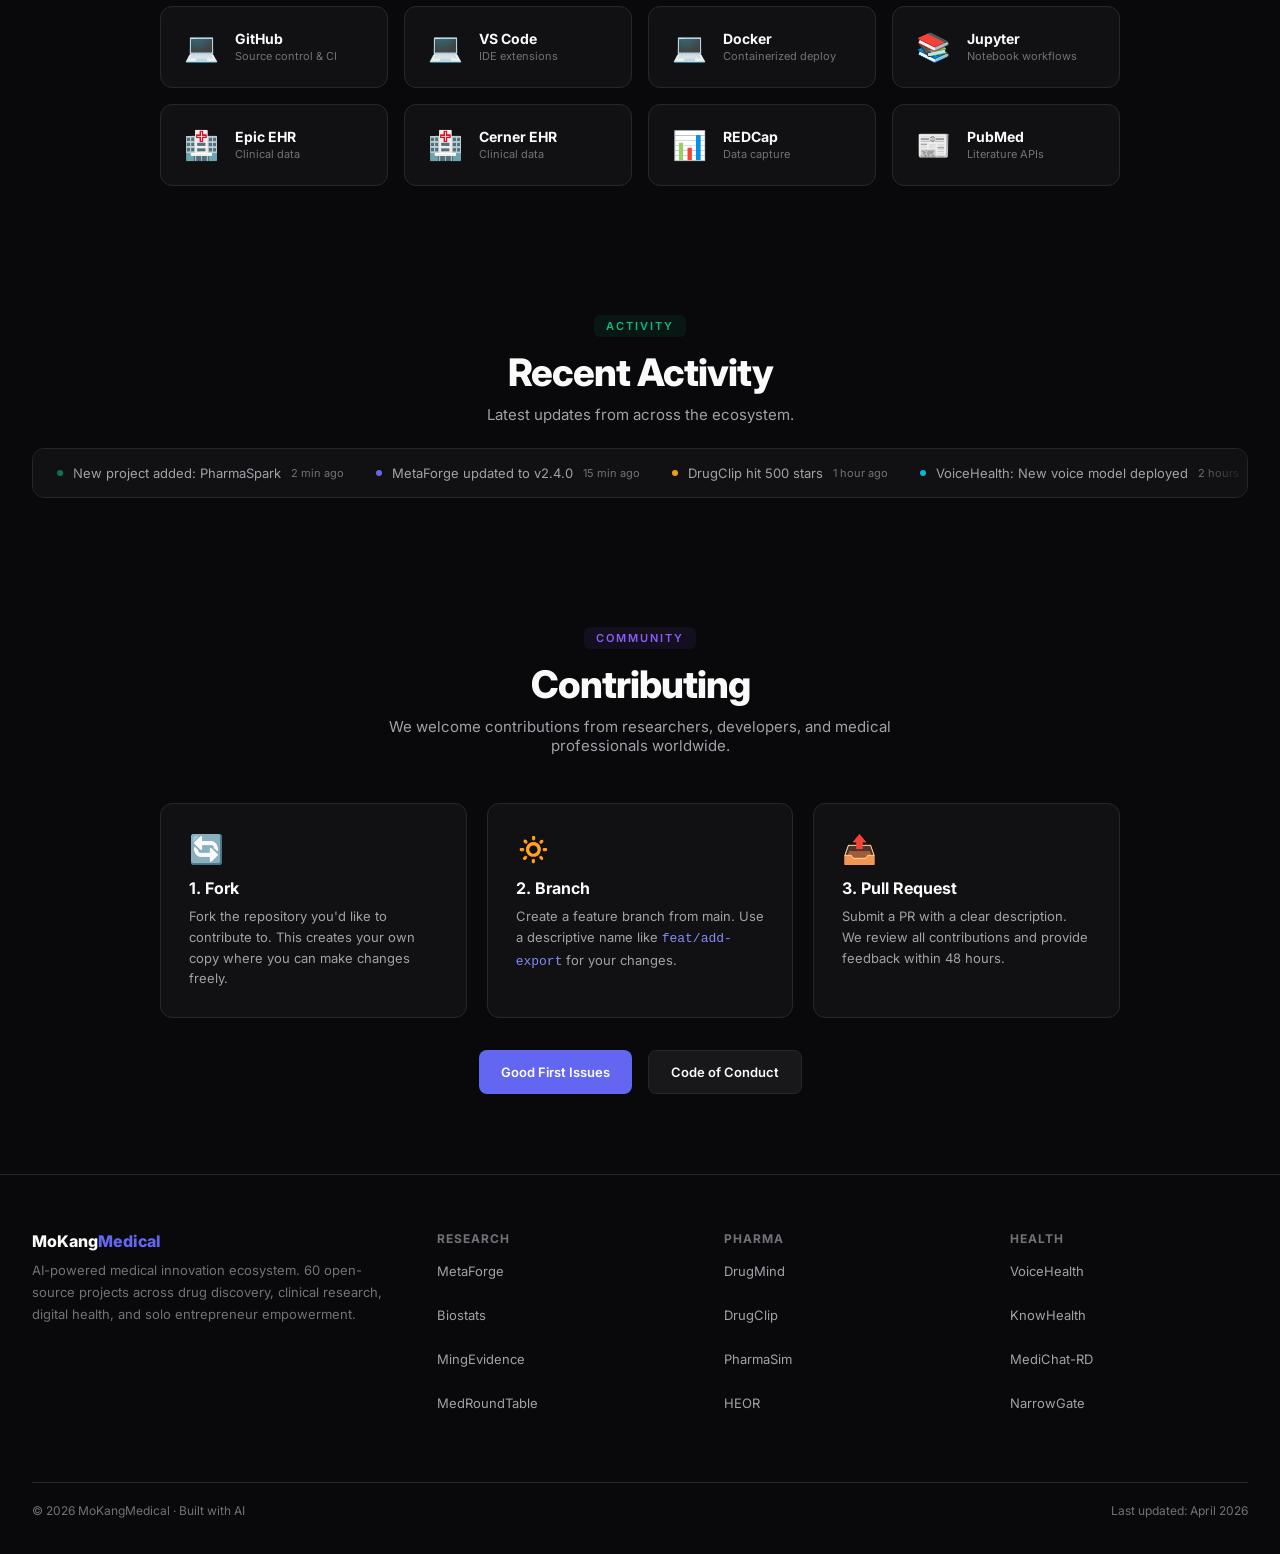
==== commit aaf41b7e: "feat: 批量完善内容+UI+商业闭环" ====
--- a/index.html
+++ b/index.html
@@ -121,6 +121,34 @@
 .status-dev{color:var(--amber)}.status-dev .dot-sm{background:var(--amber)}
 .proj-link{font-size:11px;color:var(--text3);transition:color .2s}
 .proj-link:hover{color:var(--accent2)}
+.proj-links{display:flex;gap:10px;align-items:center}
+.proj-link-demo{color:var(--accent2);font-weight:600}
+.proj-link-demo:hover{color:var(--accent);text-decoration:underline}
+
+/* ===== FEATURED DEMOS ===== */
+.fd-section{max-width:1280px;margin:0 auto;padding:48px 32px 0}
+.fd-grid{display:grid;grid-template-columns:repeat(auto-fill,minmax(320px,1fr));gap:16px}
+.fd-card{background:var(--bg2);border:1px solid var(--border);border-radius:var(--radius);padding:24px;transition:all .3s cubic-bezier(.4,0,.2,1);position:relative;overflow:hidden}
+.fd-card::before{content:'';position:absolute;top:0;left:0;right:0;height:3px;background:var(--fd-accent,var(--accent));opacity:.8}
+.fd-card:hover{border-color:transparent;transform:translateY(-3px);box-shadow:0 8px 32px rgba(99,102,241,.12),0 0 0 1px rgba(99,102,241,.25)}
+.fd-header{display:flex;align-items:center;gap:8px;margin-bottom:10px}
+.fd-dot{width:8px;height:8px;border-radius:50%}
+.fd-segment{font-size:11px;color:var(--text3);text-transform:uppercase;letter-spacing:1px;font-weight:600}
+.fd-name{font-size:16px;font-weight:700;margin-bottom:6px}
+.fd-desc{font-size:13px;color:var(--text2);line-height:1.6;margin-bottom:16px;min-height:40px}
+.fd-links{display:flex;gap:10px}
+.fd-btn{font-size:12px;font-weight:600;padding:7px 16px;border-radius:7px;transition:all .2s;cursor:pointer;text-decoration:none}
+.fd-btn-demo{background:var(--accent);color:#fff}
+.fd-btn-demo:hover{opacity:.85;transform:translateY(-1px)}
+.fd-btn-github{background:var(--bg3);border:1px solid var(--border);color:var(--text2)}
+.fd-btn-github:hover{border-color:var(--accent);color:var(--accent2)}
+@media(max-width:768px){
+  .fd-grid{grid-template-columns:1fr}
+}
+@media(max-width:480px){
+  .fd-section{padding:24px 16px 0}
+  .fd-card{padding:20px}
+}
 
 .pricing-toggle{display:flex;align-items:center;justify-content:center;gap:12px;margin-bottom:32px}
 .toggle-label{font-size:14px;color:var(--text3);transition:color .3s}
@@ -270,6 +298,19 @@
 .filter-btn{padding:10px 14px;font-size:13px}
 .nav-mobile{width:44px;height:44px;font-size:24px}
 
+/* ===== LANGUAGE TOGGLE ===== */
+.lang-toggle{
+  background:var(--bg3);border:1px solid var(--border);
+  border-radius:8px;padding:4px 10px;font-size:12px;
+  font-weight:600;color:var(--text2);cursor:pointer;
+  font-family:inherit;transition:all .2s;
+  display:inline-flex;align-items:center;gap:4px;
+}
+.lang-toggle:hover{border-color:var(--accent);color:var(--accent2)}
+.lang-toggle .lang-active{color:var(--accent2);font-weight:700}
+.lang-toggle .lang-inactive{opacity:.5}
+.lang-toggle .lang-sep{color:var(--text3);margin:0 2px}
+
 /* Slide-in mobile menu */
 .mobile-overlay{
   position:fixed;inset:0;background:rgba(0,0,0,.6);
@@ -484,6 +525,82 @@
   .integration-icon{font-size:22px;width:32px;height:32px}
   .integration-info h4{font-size:12px}
   .integration-info p{font-size:10px}
+}
+
+/* ===== PROJECT DETAIL MODAL ===== */
+.modal-overlay{position:fixed;inset:0;background:rgba(0,0,0,.7);backdrop-filter:blur(6px);-webkit-backdrop-filter:blur(6px);z-index:200;opacity:0;pointer-events:none;transition:opacity .3s ease;display:flex;align-items:center;justify-content:center}
+.modal-overlay.open{opacity:1;pointer-events:auto}
+.modal-content{background:var(--bg2);border:1px solid var(--border);border-radius:var(--radius-lg);max-width:640px;width:92%;max-height:85vh;overflow-y:auto;padding:0;transform:scale(.92) translateY(20px);transition:transform .35s cubic-bezier(.4,0,.2,1),opacity .35s ease;opacity:0;position:relative}
+.modal-overlay.open .modal-content{transform:scale(1) translateY(0);opacity:1}
+.modal-header{padding:28px 32px 20px;border-bottom:1px solid var(--border);display:flex;align-items:flex-start;justify-content:space-between;gap:16px}
+.modal-header h2{font-size:22px;font-weight:800;letter-spacing:-.5px}
+.modal-close{width:36px;height:36px;border-radius:8px;border:1px solid var(--border);background:var(--bg3);color:var(--text2);font-size:18px;cursor:pointer;display:flex;align-items:center;justify-content:center;flex-shrink:0;transition:all .2s}
+.modal-close:hover{border-color:var(--accent);color:var(--accent2)}
+.modal-body{padding:24px 32px 32px}
+.modal-desc{font-size:14px;color:var(--text2);line-height:1.7;margin-bottom:16px}
+.modal-impact{display:inline-flex;align-items:center;gap:6px;font-size:13px;color:var(--green);font-weight:600;padding:6px 14px;background:rgba(16,185,129,.08);border-radius:6px;margin-bottom:20px}
+.modal-meta-row{display:flex;gap:12px;flex-wrap:wrap;margin-bottom:20px}
+.modal-meta-item{font-size:12px;color:var(--text3);background:var(--bg3);padding:5px 12px;border-radius:6px;display:flex;align-items:center;gap:5px}
+.modal-github-link{display:inline-flex;align-items:center;gap:8px;padding:10px 20px;border-radius:8px;background:var(--accent);color:#fff;font-size:13px;font-weight:600;transition:opacity .2s;margin-bottom:24px}
+.modal-github-link:hover{opacity:.85}
+.modal-related{margin-top:8px}
+.modal-related h4{font-size:12px;font-weight:700;text-transform:uppercase;letter-spacing:1px;color:var(--text3);margin-bottom:12px}
+.modal-related-grid{display:grid;grid-template-columns:repeat(auto-fill,minmax(180px,1fr));gap:10px}
+.modal-related-item{background:var(--bg3);border:1px solid var(--border);border-radius:8px;padding:12px;font-size:13px;font-weight:600;cursor:pointer;transition:all .2s}
+.modal-related-item:hover{border-color:var(--accent);color:var(--accent2)}
+
+/* ===== COMMAND PALETTE ===== */
+.cmd-palette-overlay{position:fixed;inset:0;background:rgba(0,0,0,.55);backdrop-filter:blur(8px);-webkit-backdrop-filter:blur(8px);z-index:300;opacity:0;pointer-events:none;transition:opacity .2s ease;display:flex;align-items:flex-start;justify-content:center;padding-top:min(18vh,140px)}
+.cmd-palette-overlay.open{opacity:1;pointer-events:auto}
+.cmd-palette{background:var(--bg2);border:1px solid var(--border);border-radius:var(--radius-lg);width:92%;max-width:560px;overflow:hidden;box-shadow:0 24px 80px rgba(0,0,0,.5);transform:scale(.95) translateY(-10px);transition:transform .25s cubic-bezier(.4,0,.2,1),opacity .25s ease;opacity:0}
+.cmd-palette-overlay.open .cmd-palette{transform:scale(1) translateY(0);opacity:1}
+.cmd-input-wrap{display:flex;align-items:center;padding:16px 20px;border-bottom:1px solid var(--border);gap:10px}
+.cmd-input-wrap .cmd-icon{font-size:16px;color:var(--text3);flex-shrink:0}
+.cmd-input{flex:1;background:transparent;border:none;color:var(--text);font-size:15px;font-family:inherit;outline:none}
+.cmd-input::placeholder{color:var(--text3)}
+.cmd-results{max-height:340px;overflow-y:auto}
+.cmd-result-item{padding:12px 20px;cursor:pointer;display:flex;align-items:center;gap:12px;transition:background .15s;font-size:14px}
+.cmd-result-item:hover,.cmd-result-item.active{background:rgba(99,102,241,.1)}
+.cmd-result-name{font-weight:600;flex:1}
+.cmd-result-meta{font-size:11px;color:var(--text3);flex-shrink:0}
+.cmd-hint{padding:10px 20px;border-top:1px solid var(--border);font-size:11px;color:var(--text3);display:flex;align-items:center;gap:16px}
+.cmd-hint kbd{background:var(--bg3);border:1px solid var(--border);padding:1px 6px;border-radius:4px;font-size:10px;font-family:inherit}
+
+/* ===== ACTIVITY FEED ===== */
+.activity-section{max-width:1280px;margin:0 auto;padding:48px 32px}
+.activity-ticker{overflow:hidden;position:relative;border:1px solid var(--border);border-radius:var(--radius);background:var(--bg2)}
+.activity-ticker::before,.activity-ticker::after{content:'';position:absolute;top:0;bottom:0;width:48px;z-index:2;pointer-events:none}
+.activity-ticker::before{left:0;background:linear-gradient(90deg,var(--bg2),transparent)}
+.activity-ticker::after{right:0;background:linear-gradient(-90deg,var(--bg2),transparent)}
+.activity-track{display:flex;gap:32px;padding:16px 24px;animation:ticker 40s linear infinite;width:max-content}
+.activity-track:hover{animation-play-state:paused}
+@keyframes ticker{0%{transform:translateX(0)}100%{transform:translateX(-50%)}}
+.activity-item{display:flex;align-items:center;gap:10px;flex-shrink:0;white-space:nowrap}
+.activity-dot{width:6px;height:6px;border-radius:50%;flex-shrink:0}
+.activity-text{font-size:13px;color:var(--text2)}
+.activity-time{font-size:11px;color:var(--text3);flex-shrink:0}
+
+/* ===== CONTRIBUTING GUIDE ===== */
+.contributing-section{max-width:1280px;margin:0 auto;padding:80px 32px}
+.contributing-grid{display:grid;grid-template-columns:repeat(auto-fit,minmax(240px,1fr));gap:20px;max-width:960px;margin:0 auto}
+.contributing-card{background:var(--bg2);border:1px solid var(--border);border-radius:var(--radius);padding:28px;transition:all .3s cubic-bezier(.4,0,.2,1)}
+.contributing-card:hover{border-color:transparent;transform:translateY(-2px);box-shadow:0 8px 32px rgba(99,102,241,.12),0 0 0 1px rgba(99,102,241,.2)}
+.contributing-icon{font-size:28px;margin-bottom:12px}
+.contributing-card h3{font-size:16px;font-weight:700;margin-bottom:8px}
+.contributing-card p{font-size:13px;color:var(--text2);line-height:1.6}
+.contributing-links{display:flex;gap:16px;justify-content:center;margin-top:32px;flex-wrap:wrap}
+.contributing-link{display:inline-flex;align-items:center;gap:8px;padding:10px 22px;border-radius:8px;font-size:13px;font-weight:600;transition:all .2s}
+.contributing-link.primary{background:var(--accent);color:#fff}
+.contributing-link.primary:hover{opacity:.85}
+.contributing-link.secondary{background:var(--bg3);border:1px solid var(--border);color:var(--text)}
+.contributing-link.secondary:hover{border-color:var(--accent);color:var(--accent2)}
+
+@media(max-width:768px){
+  .modal-content{width:96%;max-height:90vh}
+  .modal-header{padding:20px 20px 16px}
+  .modal-body{padding:16px 20px 24px}
+  .modal-related-grid{grid-template-columns:1fr 1fr}
+  .cmd-palette{width:96%}
 }
 </style>
 <script type="application/ld+json">
@@ -526,14 +643,16 @@
 <div class="nav-inner">
   <a href="#" class="nav-logo">MoKang<span>Medical</span></a>
   <div class="nav-links">
-    <a href="#flywheels">Business</a>
-    <a href="#how">How It Works</a>
+    <a href="#flywheels" data-cn="商业模式">Business</a>
+    <a href="#featured" data-cn="精选">Featured</a>
+    <a href="#how" data-cn="工作原理">How It Works</a>
     <a href="#research">Medical Research AI</a><a href="#pharma">Drug Discovery</a><a href="#clinical">Clinical</a><a href="#digital">Digital Human</a><a href="#infra">Infrastructure</a><a href="#platform">OPC Ecosystem</a>
-    <a href="#pricing">Pricing</a>
-    <a href="#faq">FAQ</a>
-    <a href="#team">Team</a>
+    <a href="#pricing" data-cn="定价">Pricing</a>
+    <a href="#faq" data-cn="常见问题">FAQ</a>
+    <a href="#team" data-cn="团队">Team</a>
   </div>
   <div class="nav-right">
+    <button class="lang-toggle" id="langToggle" onclick="toggleLang()" aria-label="Toggle language"><span class="lang-active">EN</span><span class="lang-sep">/</span><span class="lang-inactive">CN</span></button>
     <a href="https://github.com/MoKangMedical" class="nav-cta" target="_blank" rel="noopener">GitHub</a>
     <button class="nav-mobile" onclick="toggleNav()" aria-label="Menu">&#9776;</button>
   </div>
@@ -542,34 +661,45 @@
 
 <section class="hero">
   <div class="hero-mesh"><div class="orb orb-1"></div><div class="orb orb-2"></div><div class="orb orb-3"></div></div>
-  <div class="hero-badge"><span class="dot"></span>60 Projects Active &middot; April 2026</div>
-  <h1>AI-Powered<br><span class="grad">Medical Innovation</span><br>Ecosystem</h1>
-  <p>From drug discovery to clinical trials, from academic publishing to digital health. 60 open-source projects. Six business verticals. Five revenue flywheels.</p>
+  <div class="hero-badge" data-cn="60 个活跃项目 &middot; April 2026"><span class="dot"></span>60 Projects Active &middot; April 2026</div>
+  <h1 data-cn="AI驱动的<br><span class='grad'>医疗创新</span><br>生态系统">AI-Powered<br><span class="grad">Medical Innovation</span><br>Ecosystem</h1>
+  <p data-cn="从药物发现到临床试验，从学术出版到数字健康。60 个开源项目。六大业务垂直领域。五个收入飞轮。">From drug discovery to clinical trials, from academic publishing to digital health. 60 open-source projects. Six business verticals. Five revenue flywheels.</p>
   <div class="stats-bar">
-    <div class="stat-item"><div class="num">60</div><div class="label">Projects</div></div>
-    <div class="stat-item"><div class="num accent">48</div><div class="label">Live</div></div>
-    <div class="stat-item"><div class="num">2</div><div class="label">Stars</div></div>
-    <div class="stat-item"><div class="num accent">6</div><div class="label">Verticals</div></div>
-    <div class="stat-item"><div class="num">5</div><div class="label">Flywheels</div></div>
+    <div class="stat-item"><div class="num">60</div><div class="label" data-cn="项目">Projects</div></div>
+    <div class="stat-item"><div class="num accent">48</div><div class="label" data-cn="上线">Live</div></div>
+    <div class="stat-item"><div class="num">2</div><div class="label" data-cn="星标">Stars</div></div>
+    <div class="stat-item"><div class="num accent">6</div><div class="label" data-cn="垂直领域">Verticals</div></div>
+    <div class="stat-item"><div class="num">5</div><div class="label" data-cn="飞轮">Flywheels</div></div>
   </div>
 </section>
 
+<!-- FEATURED DEMOS -->
+<section class="fd-section" id="featured">
+<div class="section-header reveal">
+  <div class="tag" style="background:rgba(16,185,129,.08);color:var(--green)" data-cn="在线演示">Live Now</div>
+  <h2 data-cn="精选演示">Featured Demos</h2>
+  <p data-cn="6 个项目拥有在线演示。立即体验。">6 projects with live GitHub Pages demos. Try them now.</p>
+</div>
+<div class="fd-grid reveal"><div class="fd-card" style="--fd-accent:#6366f1"><div class="fd-header"><div class="fd-dot" style="background:#6366f1"></div><span class="fd-segment">Digital Human</span></div><div class="fd-name">Digital Sage</div><div class="fd-desc">Converse with history's 100 greatest minds — AI intellectual salon</div><div class="fd-links"><a href="https://mokangmedical.github.io/digital-sage/" class="fd-btn fd-btn-demo" target="_blank" rel="noopener">Live Demo</a><a href="https://github.com/MoKangMedical/digital-sage" class="fd-btn fd-btn-github" target="_blank" rel="noopener">GitHub</a></div></div><div class="fd-card" style="--fd-accent:#ec4899"><div class="fd-header"><div class="fd-dot" style="background:#ec4899"></div><span class="fd-segment">Drug Discovery</span></div><div class="fd-name">HEOR Modeling</div><div class="fd-desc">Health economics & outcomes research — cost-effectiveness analysis</div><div class="fd-links"><a href="https://mokangmedical.github.io/heor-modeling-platform/" class="fd-btn fd-btn-demo" target="_blank" rel="noopener">Live Demo</a><a href="https://github.com/MoKangMedical/heor-modeling-platform" class="fd-btn fd-btn-github" target="_blank" rel="noopener">GitHub</a></div></div><div class="fd-card" style="--fd-accent:#10b981"><div class="fd-header"><div class="fd-dot" style="background:#10b981"></div><span class="fd-segment">OPC Ecosystem</span></div><div class="fd-name">OPC Platform</div><div class="fd-desc">20 courses, 312 lessons — complete solo entrepreneur education</div><div class="fd-links"><a href="https://mokangmedical.github.io/opc-platform/" class="fd-btn fd-btn-demo" target="_blank" rel="noopener">Live Demo</a><a href="https://github.com/MoKangMedical/opc-platform" class="fd-btn fd-btn-github" target="_blank" rel="noopener">GitHub</a></div></div><div class="fd-card" style="--fd-accent:#f59e0b"><div class="fd-header"><div class="fd-dot" style="background:#f59e0b"></div><span class="fd-segment">Drug Discovery</span></div><div class="fd-name">PharmaSim</div><div class="fd-desc">Full lifecycle drug simulation — target to approval</div><div class="fd-links"><a href="https://mokangmedical.github.io/PharmaSim/" class="fd-btn fd-btn-demo" target="_blank" rel="noopener">Live Demo</a><a href="https://github.com/MoKangMedical/PharmaSim" class="fd-btn fd-btn-github" target="_blank" rel="noopener">GitHub</a></div></div><div class="fd-card" style="--fd-accent:#8b5cf6"><div class="fd-header"><div class="fd-dot" style="background:#8b5cf6"></div><span class="fd-segment">OPC Ecosystem</span></div><div class="fd-name">天眼 Tianyan</div><div class="fd-desc">10,000+ virtual consumers — market behavior simulation</div><div class="fd-links"><a href="https://mokangmedical.github.io/tianyan/" class="fd-btn fd-btn-demo" target="_blank" rel="noopener">Live Demo</a><a href="https://github.com/MoKangMedical/tianyan" class="fd-btn fd-btn-github" target="_blank" rel="noopener">GitHub</a></div></div><div class="fd-card" style="--fd-accent:#06b6d4"><div class="fd-header"><div class="fd-dot" style="background:#06b6d4"></div><span class="fd-segment">Clinical</span></div><div class="fd-name">Chronic Disease Mgmt</div><div class="fd-desc">HIS-integrated chronic disease management — risk stratification</div><div class="fd-links"><a href="https://mokangmedical.github.io/chronicdiseasemanagement/" class="fd-btn fd-btn-demo" target="_blank" rel="noopener">Live Demo</a><a href="https://github.com/MoKangMedical/chronicdiseasemanagement" class="fd-btn fd-btn-github" target="_blank" rel="noopener">GitHub</a></div></div></div>
+</section>
+
 <div class="controls" id="controls">
-  <input type="text" class="search-box" id="search" placeholder="Search projects..." oninput="filterProjects()">
+  <input type="text" class="search-box" id="search" placeholder="Search projects..." data-cn-placeholder="搜索项目..." oninput="filterProjects()">
   <button class="filter-btn active" data-filter="all" onclick="setFilter(this)">All</button>
   <button class="filter-btn" data-filter="cash-cow" onclick="setFilter(this)">Cash Cow</button>
   <button class="filter-btn" data-filter="growth" onclick="setFilter(this)">Growth</button>
   <button class="filter-btn" data-filter="pipeline" onclick="setFilter(this)">Pipeline</button>
   <button class="filter-btn" data-filter="live" onclick="setFilter(this)">Live</button>
   <button class="filter-btn" data-filter="dev" onclick="setFilter(this)">In Dev</button>
+  <button class="filter-btn" data-filter="demos" onclick="setFilter(this)">Has Demo</button>
   <span class="result-count" id="resultCount">60 projects</span>
 </div>
 
 <section class="section" id="flywheels">
 <div class="section-header reveal">
-  <div class="tag" style="background:rgba(99,102,241,.08);color:var(--accent2)">Business Model</div>
-  <h2>Five Revenue Flywheels</h2>
-  <p>Self-reinforcing project clusters that amplify each other's growth and revenue.</p>
+  <div class="tag" style="background:rgba(99,102,241,.08);color:var(--accent2)" data-cn="商业模式">Business Model</div>
+  <h2 data-cn="五大收入飞轮">Five Revenue Flywheels</h2>
+  <p data-cn="自我强化的项目集群，相互促进增长和收入。">Self-reinforcing project clusters that amplify each other's growth and revenue.</p>
 </div>
 <div class="fw-grid reveal"><div class="fw-card"><div class="fw-icon" style="background:#6366f122;color:#6366f1">&#128300;</div><h3>Research Full Chain</h3><p class="fw-desc">From evidence mining → statistical analysis → paper writing → collaboration</p><div class="fw-tags"><span>¥2,999-9,999/mo per institution</span><span>4 core projects</span></div></div><div class="fw-card"><div class="fw-icon" style="background:#ec489922;color:#ec4899">&#129516;</div><h3>Drug Development Pipeline</h3><p class="fw-desc">Target discovery → virtual screening → simulation → health economics → safety</p><div class="fw-tags"><span>¥200K-500K per project</span><span>5 core projects</span></div></div><div class="fw-card"><div class="fw-icon" style="background:#10b98122;color:#10b981">&#128131;</div><h3>Health C-End Gateway</h3><p class="fw-desc">Free screening → knowledge → management → premium consultation</p><div class="fw-tags"><span>¥49-2,000 per user</span><span>3 core projects</span></div></div><div class="fw-card"><div class="fw-icon" style="background:#06b6d422;color:#06b6d4">&#127793;</div><h3>OPC Ecosystem</h3><p class="fw-desc">Learn → Build → Sell → Scale globally</p><div class="fw-tags"><span>¥99-4,999 per member</span><span>3 core projects</span></div></div><div class="fw-card"><div class="fw-icon" style="background:#f59e0b22;color:#f59e0b">&#10024;</div><h3>Digital Eternity</h3><p class="fw-desc">Memory preservation → AI companionship → eternal connection</p><div class="fw-tags"><span>¥49-199/mo subscription</span><span>3 core projects</span></div></div></div>
 </section>
@@ -577,25 +707,25 @@
 <!-- HOW IT WORKS -->
 <section class="section" id="how">
 <div class="section-header reveal">
-  <div class="tag" style="background:rgba(6,182,212,.08);color:var(--cyan)">How It Works</div>
-  <h2>Three Steps to Value</h2>
-  <p>From discovery to deployment in minutes, not months.</p>
+  <div class="tag" style="background:rgba(6,182,212,.08);color:var(--cyan)" data-cn="工作原理">How It Works</div>
+  <h2 data-cn="三步创造价值">Three Steps to Value</h2>
+  <p data-cn="从发现到部署只需几分钟，而非几个月。">From discovery to deployment in minutes, not months.</p>
 </div>
 <div class="how-grid reveal">
   <div class="how-card">
     <div class="how-num">01</div>
-    <h3>Discover</h3>
-    <p>Browse 60+ open-source projects by category, status, or use case. Search and filter to find exactly what you need.</p>
+    <h3 data-cn="发现">Discover</h3>
+    <p data-cn="按类别、状态或用例浏览 60+ 开源项目。搜索和筛选找到您需要的。">Browse 60+ open-source projects by category, status, or use case. Search and filter to find exactly what you need.</p>
   </div>
   <div class="how-card">
     <div class="how-num">02</div>
-    <h3>Deploy</h3>
-    <p>Clone from GitHub, follow the docs, and deploy. Most projects run in under 5 minutes. Enterprise? We handle it for you.</p>
+    <h3 data-cn="部署">Deploy</h3>
+    <p data-cn="从 GitHub 克隆，按照文档部署。大多数项目 5 分钟内运行。企业版？我们为您处理。">Clone from GitHub, follow the docs, and deploy. Most projects run in under 5 minutes. Enterprise? We handle it for you.</p>
   </div>
   <div class="how-card">
     <div class="how-num">03</div>
-    <h3>Scale</h3>
-    <p>Start free, upgrade when ready. From single researcher to institution-wide deployment. Custom integrations available.</p>
+    <h3 data-cn="扩展">Scale</h3>
+    <p data-cn="免费开始，准备就绪后升级。从单个研究人员到全机构部署。可提供自定义集成。">Start free, upgrade when ready. From single researcher to institution-wide deployment. Custom integrations available.</p>
   </div>
 </div>
 </section>
@@ -621,9 +751,9 @@
 <!-- USE CASES -->
 <section class="section" id="usecases">
 <div class="section-header reveal">
-  <div class="tag" style="background:rgba(236,72,153,.08);color:var(--pink)">Use Cases</div>
-  <h2>Real-World Impact</h2>
-  <p>How researchers and organizations use our platform to accelerate breakthroughs.</p>
+  <div class="tag" style="background:rgba(236,72,153,.08);color:var(--pink)" data-cn="使用案例">Use Cases</div>
+  <h2 data-cn="真实世界影响">Real-World Impact</h2>
+  <p data-cn="研究人员和组织如何使用我们的平台加速突破。">How researchers and organizations use our platform to accelerate breakthroughs.</p>
 </div>
 <div class="usecase-grid reveal">
   <div class="usecase-card">
@@ -669,18 +799,18 @@
 </div>
 </section>
 
-<section class="segment" id="research"><div class="seg-header reveal"><div class="seg-dot" style="background:#6366f1"></div><div class="seg-titles"><h2>Medical Research AI</h2><span class="seg-zh">医学科研AI</span></div><span class="seg-count">12 projects</span></div><p class="seg-tagline reveal">From Data to Publication in Hours, Not Months</p><div class="projects-grid"><div class="proj-card" data-seg="research" data-tier="cash-cow" data-status="live" data-name="metaforge"><div class="tier tier-cash-cow">Cash Cow</div><div class="proj-name">MetaForge</div><div class="proj-desc">AI Meta-analysis platform — 6 Agents reduce 45-day reviews to 1 hour</div><div class="proj-impact">45 days -> 1 hour analysis</div><div class="proj-meta"><span class="stat-badge">Python</span></div><div class="proj-footer"><div class="proj-status status-live"><span class="dot-sm"></span>Live</div><a href="https://github.com/MoKangMedical/metaforge" class="proj-link" target="_blank" rel="noopener">GitHub &rarr;</a></div></div><div class="proj-card" data-seg="research" data-tier="cash-cow" data-status="live" data-name="biostats"><div class="tier tier-cash-cow">Cash Cow</div><div class="proj-name">Biostats</div><div class="proj-desc">AI biostatistics for clinical trials — publication-grade results</div><div class="proj-impact">Publication-grade in minutes</div><div class="proj-meta"><span class="stat-badge">Python</span></div><div class="proj-footer"><div class="proj-status status-live"><span class="dot-sm"></span>Live</div><a href="https://github.com/MoKangMedical/Biostats" class="proj-link" target="_blank" rel="noopener">GitHub &rarr;</a></div></div><div class="proj-card" data-seg="research" data-tier="growth" data-status="live" data-name="mingevidence"><div class="tier tier-growth">Growth</div><div class="proj-name">MingEvidence</div><div class="proj-desc">Clinical evidence mining — PICO search → GRADE-ranked summaries</div><div class="proj-impact">10x faster evidence mining</div><div class="proj-meta"><span class="stat-badge">TypeScript</span></div><div class="proj-footer"><div class="proj-status status-live"><span class="dot-sm"></span>Live</div><a href="https://github.com/MoKangMedical/mingevidence" class="proj-link" target="_blank" rel="noopener">GitHub &rarr;</a></div></div><div class="proj-card" data-seg="research" data-tier="growth" data-status="live" data-name="medroundtable"><div class="tier tier-growth">Growth</div><div class="proj-name">MedRoundTable</div><div class="proj-desc">14-Agent research collaboration — from question to publication</div><div class="proj-impact">14 Agents collaborating</div><div class="proj-meta"><span class="stat-badge" title="Stars">&#9733; 1</span><span class="stat-badge">HTML</span></div><div class="proj-footer"><div class="proj-status status-live"><span class="dot-sm"></span>Live</div><a href="https://github.com/MoKangMedical/medroundtable" class="proj-link" target="_blank" rel="noopener">GitHub &rarr;</a></div></div><div class="proj-card" data-seg="research" data-tier="growth" data-status="live" data-name="lancet research platform"><div class="tier tier-growth">Growth</div><div class="proj-name">Lancet Research Platform</div><div class="proj-desc">Local research OS for NHANES, MIMIC, GBD studies</div><div class="proj-meta"></div><div class="proj-footer"><div class="proj-status status-live"><span class="dot-sm"></span>Live</div><a href="https://github.com/MoKangMedical/lancet-research-platform" class="proj-link" target="_blank" rel="noopener">GitHub &rarr;</a></div></div><div class="proj-card" data-seg="research" data-tier="pipeline" data-status="live" data-name="nhanes → lancet"><div class="tier tier-pipeline">Pipeline</div><div class="proj-name">NHANES → Lancet</div><div class="proj-desc">Automated NHANES analysis → top journal submission</div><div class="proj-meta"><span class="stat-badge">TypeScript</span></div><div class="proj-footer"><div class="proj-status status-live"><span class="dot-sm"></span>Live</div><a href="https://github.com/MoKangMedical/nhanes-to-lancet" class="proj-link" target="_blank" rel="noopener">GitHub &rarr;</a></div></div><div class="proj-card" data-seg="research" data-tier="pipeline" data-status="live" data-name="seer → oncology"><div class="tier tier-pipeline">Pipeline</div><div class="proj-name">SEER → Oncology</div><div class="proj-desc">US cancer data → top oncology journal pipeline</div><div class="proj-meta"><span class="stat-badge">Python</span></div><div class="proj-footer"><div class="proj-status status-live"><span class="dot-sm"></span>Live</div><a href="https://github.com/MoKangMedical/seer-data-to-top-oncology-journal" class="proj-link" target="_blank" rel="noopener">GitHub &rarr;</a></div></div><div class="proj-card" data-seg="research" data-tier="pipeline" data-status="live" data-name="global aging → lancet"><div class="tier tier-pipeline">Pipeline</div><div class="proj-name">Global Aging → Lancet</div><div class="proj-desc">Global aging demographics → Lancet Global Health</div><div class="proj-meta"><span class="stat-badge">TypeScript</span></div><div class="proj-footer"><div class="proj-status status-live"><span class="dot-sm"></span>Live</div><a href="https://github.com/MoKangMedical/global-aging-data-to-lancet-global-health" class="proj-link" target="_blank" rel="noopener">GitHub &rarr;</a></div></div><div class="proj-card" data-seg="research" data-tier="pipeline" data-status="live" data-name="clinical trials insight"><div class="tier tier-pipeline">Pipeline</div><div class="proj-name">Clinical Trials Insight</div><div class="proj-desc">Global clinical trial analysis and commentary platform</div><div class="proj-meta"><span class="stat-badge">TypeScript</span></div><div class="proj-footer"><div class="proj-status status-live"><span class="dot-sm"></span>Live</div><a href="https://github.com/MoKangMedical/global-clinical-trials-insight-and-commentary-platform-overview" class="proj-link" target="_blank" rel="noopener">GitHub &rarr;</a></div></div><div class="proj-card" data-seg="research" data-tier="support" data-status="live" data-name="meta-analysis figures"><div class="tier tier-support">Support</div><div class="proj-name">Meta-Analysis Figures</div><div class="proj-desc">Publication-quality figures for systematic reviews</div><div class="proj-meta"><span class="stat-badge">Python</span></div><div class="proj-footer"><div class="proj-status status-live"><span class="dot-sm"></span>Live</div><a href="https://github.com/MoKangMedical/meta-analysis-figures" class="proj-link" target="_blank" rel="noopener">GitHub &rarr;</a></div></div><div class="proj-card" data-seg="research" data-tier="growth" data-status="dev" data-name="labmind"><div class="tier tier-growth">Growth</div><div class="proj-name">LabMind</div><div class="proj-desc">Smart lab notebook — experiment recording + knowledge management</div><div class="proj-meta"><span class="stat-badge">Python</span></div><div class="proj-footer"><div class="proj-status status-dev"><span class="dot-sm"></span>In Dev</div><a href="https://github.com/MoKangMedical/LabMind--" class="proj-link" target="_blank" rel="noopener">GitHub &rarr;</a></div></div><div class="proj-card" data-seg="research" data-tier="pipeline" data-status="dev" data-name="med research collab"><div class="tier tier-pipeline">Pipeline</div><div class="proj-name">Med Research Collab</div><div class="proj-desc">AI-powered medical research collaboration platform</div><div class="proj-meta"><span class="stat-badge">HTML</span></div><div class="proj-footer"><div class="proj-status status-dev"><span class="dot-sm"></span>In Dev</div><a href="https://github.com/MoKangMedical/med-research-collab" class="proj-link" target="_blank" rel="noopener">GitHub &rarr;</a></div></div></div></section><section class="segment" id="pharma"><div class="seg-header reveal"><div class="seg-dot" style="background:#ec4899"></div><div class="seg-titles"><h2>Drug Discovery & Development</h2><span class="seg-zh">药物研发AI</span></div><span class="seg-count">13 projects</span></div><p class="seg-tagline reveal">AI-Powered Full Pipeline — From Target to Market</p><div class="projects-grid"><div class="proj-card" data-seg="pharma" data-tier="cash-cow" data-status="live" data-name="drugmind"><div class="tier tier-cash-cow">Cash Cow</div><div class="proj-name">DrugMind</div><div class="proj-desc">Digital twin for drug development — full pipeline collaboration</div><div class="proj-impact">Full pipeline digital twin</div><div class="proj-meta"><span class="stat-badge">Python</span></div><div class="proj-footer"><div class="proj-status status-live"><span class="dot-sm"></span>Live</div><a href="https://github.com/MoKangMedical/DrugMind" class="proj-link" target="_blank" rel="noopener">GitHub &rarr;</a></div></div><div class="proj-card" data-seg="pharma" data-tier="cash-cow" data-status="live" data-name="drugclip platform"><div class="tier tier-cash-cow">Cash Cow</div><div class="proj-name">DrugClip Platform</div><div class="proj-desc">AI virtual screening — high-throughput molecular filtering</div><div class="proj-impact">1000x faster screening</div><div class="proj-meta"><span class="stat-badge">Python</span></div><div class="proj-footer"><div class="proj-status status-live"><span class="dot-sm"></span>Live</div><a href="https://github.com/MoKangMedical/drugclip-platform" class="proj-link" target="_blank" rel="noopener">GitHub &rarr;</a></div></div><div class="proj-card" data-seg="pharma" data-tier="growth" data-status="live" data-name="medipharma"><div class="tier tier-growth">Growth</div><div class="proj-name">MediPharma</div><div class="proj-desc">ChEMBL 2.4M compounds + OpenTargets — AI drug activity prediction</div><div class="proj-meta"><span class="stat-badge">Python</span></div><div class="proj-footer"><div class="proj-status status-live"><span class="dot-sm"></span>Live</div><a href="https://github.com/MoKangMedical/medi-pharma" class="proj-link" target="_blank" rel="noopener">GitHub &rarr;</a></div></div><div class="proj-card" data-seg="pharma" data-tier="cash-cow" data-status="live" data-name="pharmasim"><div class="tier tier-cash-cow">Cash Cow</div><div class="proj-name">PharmaSim</div><div class="proj-desc">Full lifecycle drug simulation — target to approval</div><div class="proj-impact">Target to approval simulation</div><div class="proj-meta"><span class="stat-badge">Python</span></div><div class="proj-footer"><div class="proj-status status-live"><span class="dot-sm"></span>Live</div><a href="https://github.com/MoKangMedical/PharmaSim" class="proj-link" target="_blank" rel="noopener">GitHub &rarr;</a></div></div><div class="proj-card" data-seg="pharma" data-tier="pipeline" data-status="dev" data-name="pharmaspark"><div class="tier tier-pipeline">Pipeline</div><div class="proj-name">PharmaSpark</div><div class="proj-desc">3D Gaussian Splatting for pharmaceutical visualization</div><div class="proj-meta"><span class="stat-badge">TypeScript</span></div><div class="proj-footer"><div class="proj-status status-dev"><span class="dot-sm"></span>In Dev</div><a href="https://github.com/MoKangMedical/pharmaspark" class="proj-link" target="_blank" rel="noopener">GitHub &rarr;</a></div></div><div class="proj-card" data-seg="pharma" data-tier="growth" data-status="live" data-name="harmes agent"><div class="tier tier-growth">Growth</div><div class="proj-name">Harmes Agent</div><div class="proj-desc">Drug safety AI — adverse reaction monitoring + compliance</div><div class="proj-meta"><span class="stat-badge">Python</span></div><div class="proj-footer"><div class="proj-status status-live"><span class="dot-sm"></span>Live</div><a href="https://github.com/MoKangMedical/Harmes-Agent" class="proj-link" target="_blank" rel="noopener">GitHub &rarr;</a></div></div><div class="proj-card" data-seg="pharma" data-tier="cash-cow" data-status="live" data-name="heor modeling"><div class="tier tier-cash-cow">Cash Cow</div><div class="proj-name">HEOR Modeling</div><div class="proj-desc">Health economics & outcomes research — cost-effectiveness analysis</div><div class="proj-impact">Standardized cost-effectiveness</div><div class="proj-meta"><span class="stat-badge">Python</span></div><div class="proj-footer"><div class="proj-status status-live"><span class="dot-sm"></span>Live</div><a href="https://github.com/MoKangMedical/heor-modeling-platform" class="proj-link" target="_blank" rel="noopener">GitHub &rarr;</a></div></div><div class="proj-card" data-seg="pharma" data-tier="pipeline" data-status="live" data-name="ai4s drug agent"><div class="tier tier-pipeline">Pipeline</div><div class="proj-name">AI4S Drug Agent</div><div class="proj-desc">CNS challenge — targeted molecular design agent</div><div class="proj-meta"><span class="stat-badge">Python</span></div><div class="proj-footer"><div class="proj-status status-live"><span class="dot-sm"></span>Live</div><a href="https://github.com/MoKangMedical/ai4s-drug-agent" class="proj-link" target="_blank" rel="noopener">GitHub &rarr;</a></div></div><div class="proj-card" data-seg="pharma" data-tier="pipeline" data-status="live" data-name="ai4s cns agent"><div class="tier tier-pipeline">Pipeline</div><div class="proj-name">AI4S CNS Agent</div><div class="proj-desc">CNS drug synthesis planning agent</div><div class="proj-meta"></div><div class="proj-footer"><div class="proj-status status-live"><span class="dot-sm"></span>Live</div><a href="https://github.com/MoKangMedical/ai4s-cns-agent" class="proj-link" target="_blank" rel="noopener">GitHub &rarr;</a></div></div><div class="proj-card" data-seg="pharma" data-tier="pipeline" data-status="dev" data-name="ai4s rna-protein"><div class="tier tier-pipeline">Pipeline</div><div class="proj-name">AI4S RNA-Protein</div><div class="proj-desc">RNA-protein interaction prediction</div><div class="proj-meta"></div><div class="proj-footer"><div class="proj-status status-dev"><span class="dot-sm"></span>In Dev</div><a href="https://github.com/MoKangMedical/ai4s-rna-protein" class="proj-link" target="_blank" rel="noopener">GitHub &rarr;</a></div></div><div class="proj-card" data-seg="pharma" data-tier="support" data-status="live" data-name="drugclip benchmark"><div class="tier tier-support">Support</div><div class="proj-name">DrugClip Benchmark</div><div class="proj-desc">AI4S competition — virtual screening optimization</div><div class="proj-meta"></div><div class="proj-footer"><div class="proj-status status-live"><span class="dot-sm"></span>Live</div><a href="https://github.com/MoKangMedical/drugclip-benchmark" class="proj-link" target="_blank" rel="noopener">GitHub &rarr;</a></div></div><div class="proj-card" data-seg="pharma" data-tier="support" data-status="dev" data-name="drugclip paper"><div class="tier tier-support">Support</div><div class="proj-name">DrugClip Paper</div><div class="proj-desc">Research paper for DrugClip methodology</div><div class="proj-meta"></div><div class="proj-footer"><div class="proj-status status-dev"><span class="dot-sm"></span>In Dev</div><a href="https://github.com/MoKangMedical/drugclip-paper" class="proj-link" target="_blank" rel="noopener">GitHub &rarr;</a></div></div><div class="proj-card" data-seg="pharma" data-tier="pipeline" data-status="dev" data-name="drugclip agent"><div class="tier tier-pipeline">Pipeline</div><div class="proj-name">DrugClip Agent</div><div class="proj-desc">Autonomous DrugClip optimization agent</div><div class="proj-meta"><span class="stat-badge">Python</span></div><div class="proj-footer"><div class="proj-status status-dev"><span class="dot-sm"></span>In Dev</div><a href="https://github.com/MoKangMedical/drugclip-agent" class="proj-link" target="_blank" rel="noopener">GitHub &rarr;</a></div></div></div></section><section class="segment" id="clinical"><div class="seg-header reveal"><div class="seg-dot" style="background:#10b981"></div><div class="seg-titles"><h2>Clinical & Health AI</h2><span class="seg-zh">临床健康AI</span></div><span class="seg-count">12 projects</span></div><p class="seg-tagline reveal">From Screening to Treatment — AI at Every Patient Touchpoint</p><div class="projects-grid"><div class="proj-card" data-seg="clinical" data-tier="cash-cow" data-status="live" data-name="voicehealth"><div class="tier tier-cash-cow">Cash Cow</div><div class="proj-name">VoiceHealth</div><div class="proj-desc">30-second voice → 25 disease early screening — biomarker AI</div><div class="proj-impact">30s voice -> 25 diseases</div><div class="proj-meta"><span class="stat-badge">Python</span></div><div class="proj-footer"><div class="proj-status status-live"><span class="dot-sm"></span>Live</div><a href="https://github.com/MoKangMedical/voicehealth" class="proj-link" target="_blank" rel="noopener">GitHub &rarr;</a></div></div><div class="proj-card" data-seg="clinical" data-tier="cash-cow" data-status="live" data-name="voicehealth mini program"><div class="tier tier-cash-cow">Cash Cow</div><div class="proj-name">VoiceHealth Mini Program</div><div class="proj-desc">WeChat mini program for voice health detection</div><div class="proj-meta"><span class="stat-badge">JavaScript</span></div><div class="proj-footer"><div class="proj-status status-live"><span class="dot-sm"></span>Live</div><a href="https://github.com/MoKangMedical/voiceHealth-miniprogram" class="proj-link" target="_blank" rel="noopener">GitHub &rarr;</a></div></div><div class="proj-card" data-seg="clinical" data-tier="cash-cow" data-status="live" data-name="knowhealth"><div class="tier tier-cash-cow">Cash Cow</div><div class="proj-name">KnowHealth</div><div class="proj-desc">Cross-border medical second opinion — AI + global specialists</div><div class="proj-impact">Cross-border in 48 hours</div><div class="proj-meta"><span class="stat-badge">Python</span></div><div class="proj-footer"><div class="proj-status status-live"><span class="dot-sm"></span>Live</div><a href="https://github.com/MoKangMedical/KnowHealth" class="proj-link" target="_blank" rel="noopener">GitHub &rarr;</a></div></div><div class="proj-card" data-seg="clinical" data-tier="growth" data-status="live" data-name="knowhealth ios"><div class="tier tier-growth">Growth</div><div class="proj-name">KnowHealth iOS</div><div class="proj-desc">Native iOS app for cross-border medical consultation</div><div class="proj-meta"><span class="stat-badge">Swift</span></div><div class="proj-footer"><div class="proj-status status-live"><span class="dot-sm"></span>Live</div><a href="https://github.com/MoKangMedical/KnowHealth-iOS" class="proj-link" target="_blank" rel="noopener">GitHub &rarr;</a></div></div><div class="proj-card" data-seg="clinical" data-tier="growth" data-status="live" data-name="medichat-rd"><div class="tier tier-growth">Growth</div><div class="proj-name">MediChat-RD</div><div class="proj-desc">Rare disease AI diagnosis — 66 skills, multi-agent system</div><div class="proj-impact">66 skills, rare disease AI</div><div class="proj-meta"><span class="stat-badge">Python</span></div><div class="proj-footer"><div class="proj-status status-live"><span class="dot-sm"></span>Live</div><a href="https://github.com/MoKangMedical/medichat-rd" class="proj-link" target="_blank" rel="noopener">GitHub &rarr;</a></div></div><div class="proj-card" data-seg="clinical" data-tier="growth" data-status="live" data-name="chronic disease mgmt"><div class="tier tier-growth">Growth</div><div class="proj-name">Chronic Disease Mgmt</div><div class="proj-desc">HIS-integrated chronic disease management — risk stratification</div><div class="proj-meta"><span class="stat-badge">TypeScript</span></div><div class="proj-footer"><div class="proj-status status-live"><span class="dot-sm"></span>Live</div><a href="https://github.com/MoKangMedical/chronicdiseasemanagement" class="proj-link" target="_blank" rel="noopener">GitHub &rarr;</a></div></div><div class="proj-card" data-seg="clinical" data-tier="pipeline" data-status="live" data-name="healthguard opc"><div class="tier tier-pipeline">Pipeline</div><div class="proj-name">HealthGuard OPC</div><div class="proj-desc">Outpatient population health management platform</div><div class="proj-meta"><span class="stat-badge">Python</span></div><div class="proj-footer"><div class="proj-status status-live"><span class="dot-sm"></span>Live</div><a href="https://github.com/MoKangMedical/healthguard-opc" class="proj-link" target="_blank" rel="noopener">GitHub &rarr;</a></div></div><div class="proj-card" data-seg="clinical" data-tier="pipeline" data-status="live" data-name="healthknow"><div class="tier tier-pipeline">Pipeline</div><div class="proj-name">HealthKnow</div><div class="proj-desc">AI health knowledge Q&A platform</div><div class="proj-meta"><span class="stat-badge">Shell</span></div><div class="proj-footer"><div class="proj-status status-live"><span class="dot-sm"></span>Live</div><a href="https://github.com/MoKangMedical/health-know" class="proj-link" target="_blank" rel="noopener">GitHub &rarr;</a></div></div><div class="proj-card" data-seg="clinical" data-tier="pipeline" data-status="dev" data-name="medislim"><div class="tier tier-pipeline">Pipeline</div><div class="proj-name">MediSlim</div><div class="proj-desc">Consumer medical — AI body assessment + med-spa recommendations</div><div class="proj-meta"><span class="stat-badge">Python</span></div><div class="proj-footer"><div class="proj-status status-dev"><span class="dot-sm"></span>In Dev</div><a href="https://github.com/MoKangMedical/medi-slim" class="proj-link" target="_blank" rel="noopener">GitHub &rarr;</a></div></div><div class="proj-card" data-seg="clinical" data-tier="pipeline" data-status="dev" data-name="medintel cloud"><div class="tier tier-pipeline">Pipeline</div><div class="proj-name">MedIntel Cloud</div><div class="proj-desc">Full-stack medical AI — diagnosis, treatment, follow-up</div><div class="proj-meta"><span class="stat-badge">Python</span></div><div class="proj-footer"><div class="proj-status status-dev"><span class="dot-sm"></span>In Dev</div><a href="https://github.com/MoKangMedical/medintel-cloud" class="proj-link" target="_blank" rel="noopener">GitHub &rarr;</a></div></div><div class="proj-card" data-seg="clinical" data-tier="pipeline" data-status="dev" data-name="mediguard"><div class="tier tier-pipeline">Pipeline</div><div class="proj-name">MediGuard</div><div class="proj-desc">Medical safety monitoring system</div><div class="proj-meta"><span class="stat-badge">Python</span></div><div class="proj-footer"><div class="proj-status status-dev"><span class="dot-sm"></span>In Dev</div><a href="https://github.com/MoKangMedical/MediGuard--" class="proj-link" target="_blank" rel="noopener">GitHub &rarr;</a></div></div><div class="proj-card" data-seg="clinical" data-tier="niche" data-status="live" data-name="pilot stone prediction"><div class="tier tier-niche">Niche</div><div class="proj-name">Pilot Stone Prediction</div><div class="proj-desc">AI risk prediction for pilot urolithiasis — aviation medicine</div><div class="proj-meta"><span class="stat-badge">TypeScript</span></div><div class="proj-footer"><div class="proj-status status-live"><span class="dot-sm"></span>Live</div><a href="https://github.com/MoKangMedical/pilot-stone-prediction" class="proj-link" target="_blank" rel="noopener">GitHub &rarr;</a></div></div></div></section><section class="segment" id="digital"><div class="seg-header reveal"><div class="seg-dot" style="background:#f59e0b"></div><div class="seg-titles"><h2>Digital Human & Emotional AI</h2><span class="seg-zh">数字人/情感AI</span></div><span class="seg-count">5 projects</span></div><p class="seg-tagline reveal">Where Technology Meets the Human Soul</p><div class="projects-grid"><div class="proj-card" data-seg="digital" data-tier="cash-cow" data-status="live" data-name="念念 eterna"><div class="tier tier-cash-cow">Cash Cow</div><div class="proj-name">念念 Eterna</div><div class="proj-desc">AI digital memorial — voice, face, personality, memory preservation</div><div class="proj-impact">Digital immortality</div><div class="proj-meta"></div><div class="proj-footer"><div class="proj-status status-live"><span class="dot-sm"></span>Live</div><a href="https://github.com/MoKangMedical/念念-Eterna" class="proj-link" target="_blank" rel="noopener">GitHub &rarr;</a></div></div><div class="proj-card" data-seg="digital" data-tier="cash-cow" data-status="live" data-name="digital sage"><div class="tier tier-cash-cow">Cash Cow</div><div class="proj-name">Digital Sage</div><div class="proj-desc">Converse with history's 100 greatest minds — AI intellectual salon</div><div class="proj-impact">100 greatest minds</div><div class="proj-meta"><span class="stat-badge">Python</span></div><div class="proj-footer"><div class="proj-status status-live"><span class="dot-sm"></span>Live</div><a href="https://github.com/MoKangMedical/digital-sage" class="proj-link" target="_blank" rel="noopener">GitHub &rarr;</a></div></div><div class="proj-card" data-seg="digital" data-tier="growth" data-status="live" data-name="cloud memorial"><div class="tier tier-growth">Growth</div><div class="proj-name">Cloud Memorial</div><div class="proj-desc">AI platform for preserving memories of loved ones</div><div class="proj-meta"><span class="stat-badge">Python</span></div><div class="proj-footer"><div class="proj-status status-live"><span class="dot-sm"></span>Live</div><a href="https://github.com/MoKangMedical/cloud-memorial" class="proj-link" target="_blank" rel="noopener">GitHub &rarr;</a></div></div><div class="proj-card" data-seg="digital" data-tier="pipeline" data-status="dev" data-name="minder"><div class="tier tier-pipeline">Pipeline</div><div class="proj-name">Minder</div><div class="proj-desc">AI-powered personal knowledge management</div><div class="proj-meta"><span class="stat-badge">Python</span></div><div class="proj-footer"><div class="proj-status status-dev"><span class="dot-sm"></span>In Dev</div><a href="https://github.com/MoKangMedical/minder" class="proj-link" target="_blank" rel="noopener">GitHub &rarr;</a></div></div><div class="proj-card" data-seg="digital" data-tier="growth" data-status="live" data-name="narrowgate"><div class="tier tier-growth">Growth</div><div class="proj-name">NarrowGate</div><div class="proj-desc">AI soul evolution — 30-day courses, meditation, achievement system</div><div class="proj-impact">30-day soul evolution</div><div class="proj-meta"><span class="stat-badge">Python</span></div><div class="proj-footer"><div class="proj-status status-live"><span class="dot-sm"></span>Live</div><a href="https://github.com/MoKangMedical/narrowgate" class="proj-link" target="_blank" rel="noopener">GitHub &rarr;</a></div></div></div></section><section class="segment" id="infra"><div class="seg-header reveal"><div class="seg-dot" style="background:#8b5cf6"></div><div class="seg-titles"><h2>Infrastructure & Frameworks</h2><span class="seg-zh">基础设施/框架</span></div><span class="seg-count">9 projects</span></div><p class="seg-tagline reveal">Open Source Foundations — The Technical Moat</p><div class="projects-grid"><div class="proj-card" data-seg="infra" data-tier="moat" data-status="live" data-name="darwin framework"><div class="tier tier-moat">Open Source</div><div class="proj-name">Darwin Framework</div><div class="proj-desc">Universal evolution framework — auto-improve any project</div><div class="proj-impact">Auto-improve any project</div><div class="proj-meta"><span class="stat-badge">Python</span></div><div class="proj-footer"><div class="proj-status status-live"><span class="dot-sm"></span>Live</div><a href="https://github.com/MoKangMedical/darwin-framework" class="proj-link" target="_blank" rel="noopener">GitHub &rarr;</a></div></div><div class="proj-card" data-seg="infra" data-tier="moat" data-status="live" data-name="evox"><div class="tier tier-moat">Open Source</div><div class="proj-name">EvoX</div><div class="proj-desc">Triple-layer evolution engine — Darwin + EvoPrompt + SEW</div><div class="proj-meta"><span class="stat-badge">Python</span></div><div class="proj-footer"><div class="proj-status status-live"><span class="dot-sm"></span>Live</div><a href="https://github.com/MoKangMedical/evox" class="proj-link" target="_blank" rel="noopener">GitHub &rarr;</a></div></div><div class="proj-card" data-seg="infra" data-tier="moat" data-status="live" data-name="medical harness"><div class="tier tier-moat">Open Source</div><div class="proj-name">Medical Harness</div><div class="proj-desc">Medical AI agent orchestration framework</div><div class="proj-meta"><span class="stat-badge">Python</span></div><div class="proj-footer"><div class="proj-status status-live"><span class="dot-sm"></span>Live</div><a href="https://github.com/MoKangMedical/medical-harness" class="proj-link" target="_blank" rel="noopener">GitHub &rarr;</a></div></div><div class="proj-card" data-seg="infra" data-tier="moat" data-status="live" data-name="openclaw medical"><div class="tier tier-moat">Open Source</div><div class="proj-name">OpenClaw Medical</div><div class="proj-desc">5-step harness pipeline + MCP tools + multi-agent</div><div class="proj-meta"><span class="stat-badge" title="Stars">&#9733; 1</span><span class="stat-badge">Python</span></div><div class="proj-footer"><div class="proj-status status-live"><span class="dot-sm"></span>Live</div><a href="https://github.com/MoKangMedical/openclaw-medical-harness" class="proj-link" target="_blank" rel="noopener">GitHub &rarr;</a></div></div><div class="proj-card" data-seg="infra" data-tier="moat" data-status="live" data-name="medical multiagent"><div class="tier tier-moat">Open Source</div><div class="proj-name">Medical MultiAgent</div><div class="proj-desc">Multi-agent medical research platform</div><div class="proj-meta"><span class="stat-badge">Python</span></div><div class="proj-footer"><div class="proj-status status-live"><span class="dot-sm"></span>Live</div><a href="https://github.com/MoKangMedical/medical-multiagent" class="proj-link" target="_blank" rel="noopener">GitHub &rarr;</a></div></div><div class="proj-card" data-seg="infra" data-tier="moat" data-status="live" data-name="virtual cell"><div class="tier tier-moat">Open Source</div><div class="proj-name">Virtual Cell</div><div class="proj-desc">Single-cell foundation model benchmark — 15 models × 26 datasets</div><div class="proj-impact">15 models x 26 datasets</div><div class="proj-meta"><span class="stat-badge">Python</span></div><div class="proj-footer"><div class="proj-status status-live"><span class="dot-sm"></span>Live</div><a href="https://github.com/MoKangMedical/virtual-cell" class="proj-link" target="_blank" rel="noopener">GitHub &rarr;</a></div></div><div class="proj-card" data-seg="infra" data-tier="moat" data-status="live" data-name="global app starter"><div class="tier tier-moat">Open Source</div><div class="proj-name">Global App Starter</div><div class="proj-desc">Industrialized go-global template — Next.js + i18n + Stripe + CI/CD</div><div class="proj-meta"></div><div class="proj-footer"><div class="proj-status status-live"><span class="dot-sm"></span>Live</div><a href="https://github.com/MoKangMedical/global-app-starter" class="proj-link" target="_blank" rel="noopener">GitHub &rarr;</a></div></div><div class="proj-card" data-seg="infra" data-tier="moat" data-status="dev" data-name="ponder knowledge"><div class="tier tier-moat">Open Source</div><div class="proj-name">Ponder Knowledge</div><div class="proj-desc">Medical knowledge engineering — graph construction + management</div><div class="proj-meta"><span class="stat-badge">Python</span></div><div class="proj-footer"><div class="proj-status status-dev"><span class="dot-sm"></span>In Dev</div><a href="https://github.com/MoKangMedical/ponder-knowledge-platform" class="proj-link" target="_blank" rel="noopener">GitHub &rarr;</a></div></div><div class="proj-card" data-seg="infra" data-tier="support" data-status="live" data-name="searxng"><div class="tier tier-support">Support</div><div class="proj-name">SearXNG</div><div class="proj-desc">Private search engine deployment</div><div class="proj-meta"><span class="stat-badge">Shell</span></div><div class="proj-footer"><div class="proj-status status-live"><span class="dot-sm"></span>Live</div><a href="https://github.com/MoKangMedical/searxng" class="proj-link" target="_blank" rel="noopener">GitHub &rarr;</a></div></div></div></section><section class="segment" id="platform"><div class="seg-header reveal"><div class="seg-dot" style="background:#06b6d4"></div><div class="seg-titles"><h2>OPC Ecosystem & Platform</h2><span class="seg-zh">OPC生态平台</span></div><span class="seg-count">9 projects</span></div><p class="seg-tagline reveal">Empowering Solo Entrepreneurs — From $0 to $100K</p><div class="projects-grid"><div class="proj-card" data-seg="platform" data-tier="cash-cow" data-status="live" data-name="opc platform"><div class="tier tier-cash-cow">Cash Cow</div><div class="proj-name">OPC Platform</div><div class="proj-desc">20 courses, 312 lessons — complete solo entrepreneur education</div><div class="proj-impact">312 lessons, 20 courses</div><div class="proj-meta"><span class="stat-badge">Python</span></div><div class="proj-footer"><div class="proj-status status-live"><span class="dot-sm"></span>Live</div><a href="https://github.com/MoKangMedical/opc-platform" class="proj-link" target="_blank" rel="noopener">GitHub &rarr;</a></div></div><div class="proj-card" data-seg="platform" data-tier="growth" data-status="live" data-name="opc marketplace"><div class="tier tier-growth">Growth</div><div class="proj-name">OPC Marketplace</div><div class="proj-desc">Two-sided platform — connecting demand with OPC supply</div><div class="proj-meta"><span class="stat-badge">Python</span></div><div class="proj-footer"><div class="proj-status status-live"><span class="dot-sm"></span>Live</div><a href="https://github.com/MoKangMedical/opc-marketplace" class="proj-link" target="_blank" rel="noopener">GitHub &rarr;</a></div></div><div class="proj-card" data-seg="platform" data-tier="growth" data-status="live" data-name="opc alliance"><div class="tier tier-growth">Growth</div><div class="proj-name">OPC Alliance</div><div class="proj-desc">Solo entrepreneur community — networking + collaboration</div><div class="proj-meta"><span class="stat-badge">JavaScript</span></div><div class="proj-footer"><div class="proj-status status-live"><span class="dot-sm"></span>Live</div><a href="https://github.com/MoKangMedical/opc-alliance" class="proj-link" target="_blank" rel="noopener">GitHub &rarr;</a></div></div><div class="proj-card" data-seg="platform" data-tier="support" data-status="live" data-name="opc legends"><div class="tier tier-support">Support</div><div class="proj-name">OPC Legends</div><div class="proj-desc">Hall of fame — successful OPC entrepreneurs worldwide</div><div class="proj-meta"><span class="stat-badge">JavaScript</span></div><div class="proj-footer"><div class="proj-status status-live"><span class="dot-sm"></span>Live</div><a href="https://github.com/MoKangMedical/opc-legends" class="proj-link" target="_blank" rel="noopener">GitHub &rarr;</a></div></div><div class="proj-card" data-seg="platform" data-tier="cash-cow" data-status="live" data-name="opc platform v2"><div class="tier tier-cash-cow">Cash Cow</div><div class="proj-name">OPC Platform v2</div><div class="proj-desc">Full learning path — 6 courses, 38 modules, 15+ templates</div><div class="proj-meta"><span class="stat-badge">Python</span></div><div class="proj-footer"><div class="proj-status status-live"><span class="dot-sm"></span>Live</div><a href="https://github.com/MoKangMedical/opcplatform" class="proj-link" target="_blank" rel="noopener">GitHub &rarr;</a></div></div><div class="proj-card" data-seg="platform" data-tier="cash-cow" data-status="live" data-name="天眼 tianyan"><div class="tier tier-cash-cow">Cash Cow</div><div class="proj-name">天眼 Tianyan</div><div class="proj-desc">10,000+ virtual consumers — market behavior simulation</div><div class="proj-impact">10,000+ virtual consumers</div><div class="proj-meta"><span class="stat-badge">Python</span></div><div class="proj-footer"><div class="proj-status status-live"><span class="dot-sm"></span>Live</div><a href="https://github.com/MoKangMedical/tianyan" class="proj-link" target="_blank" rel="noopener">GitHub &rarr;</a></div></div><div class="proj-card" data-seg="platform" data-tier="growth" data-status="live" data-name="kondratiev wave"><div class="tier tier-growth">Growth</div><div class="proj-name">Kondratiev Wave</div><div class="proj-desc">Economic cycle investment prediction — long wave theory</div><div class="proj-meta"><span class="stat-badge">HTML</span></div><div class="proj-footer"><div class="proj-status status-live"><span class="dot-sm"></span>Live</div><a href="https://github.com/MoKangMedical/kondratiev-wave" class="proj-link" target="_blank" rel="noopener">GitHub &rarr;</a></div></div><div class="proj-card" data-seg="platform" data-tier="pipeline" data-status="dev" data-name="agrimind"><div class="tier tier-pipeline">Pipeline</div><div class="proj-name">AgriMind</div><div class="proj-desc">AI-powered smart agriculture knowledge platform</div><div class="proj-meta"><span class="stat-badge">Python</span></div><div class="proj-footer"><div class="proj-status status-dev"><span class="dot-sm"></span>In Dev</div><a href="https://github.com/MoKangMedical/agri-mind" class="proj-link" target="_blank" rel="noopener">GitHub &rarr;</a></div></div><div class="proj-card" data-seg="platform" data-tier="pipeline" data-status="live" data-name="medivisual artist"><div class="tier tier-pipeline">Pipeline</div><div class="proj-name">MediVisual Artist</div><div class="proj-desc">AI medical visualization — illustrations + data viz</div><div class="proj-meta"><span class="stat-badge">HTML</span></div><div class="proj-footer"><div class="proj-status status-live"><span class="dot-sm"></span>Live</div><a href="https://github.com/MoKangMedical/medivisual-artist" class="proj-link" target="_blank" rel="noopener">GitHub &rarr;</a></div></div></div></section>
+<section class="segment" id="research"><div class="seg-header reveal"><div class="seg-dot" style="background:#6366f1"></div><div class="seg-titles"><h2>Medical Research AI</h2><span class="seg-zh">医学科研AI</span></div><span class="seg-count">12 projects</span></div><p class="seg-tagline reveal">From Data to Publication in Hours, Not Months</p><div class="projects-grid"><div class="proj-card" data-seg="research" data-tier="cash-cow" data-status="live" data-name="metaforge" data-pages="false"><div class="tier tier-cash-cow">Cash Cow</div><div class="proj-name">MetaForge</div><div class="proj-desc">AI Meta-analysis platform — 6 Agents reduce 45-day reviews to 1 hour</div><div class="proj-impact">45 days -> 1 hour analysis</div><div class="proj-meta"><span class="stat-badge">Python</span></div><div class="proj-footer"><div class="proj-status status-live"><span class="dot-sm"></span>Live</div><div class="proj-links"><a href="https://github.com/MoKangMedical/metaforge" class="proj-link" target="_blank" rel="noopener">GitHub &rarr;</a></div></div></div><div class="proj-card" data-seg="research" data-tier="cash-cow" data-status="live" data-name="biostats" data-pages="false"><div class="tier tier-cash-cow">Cash Cow</div><div class="proj-name">Biostats</div><div class="proj-desc">AI biostatistics for clinical trials — publication-grade results</div><div class="proj-impact">Publication-grade in minutes</div><div class="proj-meta"><span class="stat-badge">Python</span></div><div class="proj-footer"><div class="proj-status status-live"><span class="dot-sm"></span>Live</div><div class="proj-links"><a href="https://github.com/MoKangMedical/Biostats" class="proj-link" target="_blank" rel="noopener">GitHub &rarr;</a></div></div></div><div class="proj-card" data-seg="research" data-tier="growth" data-status="live" data-name="mingevidence" data-pages="true"><div class="tier tier-growth">Growth</div><div class="proj-name">MingEvidence</div><div class="proj-desc">Clinical evidence mining — PICO search → GRADE-ranked summaries</div><div class="proj-impact">10x faster evidence mining</div><div class="proj-meta"><span class="stat-badge">TypeScript</span></div><div class="proj-footer"><div class="proj-status status-live"><span class="dot-sm"></span>Live</div><div class="proj-links"><a href="https://github.com/MoKangMedical/mingevidence" class="proj-link" target="_blank" rel="noopener">GitHub &rarr;</a> <a href="https://mokangmedical.github.io/mingevidence/" class="proj-link proj-link-demo" target="_blank" rel="noopener">Live Demo &rarr;</a></div></div></div><div class="proj-card" data-seg="research" data-tier="growth" data-status="live" data-name="medroundtable" data-pages="false"><div class="tier tier-growth">Growth</div><div class="proj-name">MedRoundTable</div><div class="proj-desc">14-Agent research collaboration — from question to publication</div><div class="proj-impact">14 Agents collaborating</div><div class="proj-meta"><span class="stat-badge" title="Stars">&#9733; 1</span><span class="stat-badge">HTML</span></div><div class="proj-footer"><div class="proj-status status-live"><span class="dot-sm"></span>Live</div><div class="proj-links"><a href="https://github.com/MoKangMedical/medroundtable" class="proj-link" target="_blank" rel="noopener">GitHub &rarr;</a></div></div></div><div class="proj-card" data-seg="research" data-tier="growth" data-status="live" data-name="lancet research platform" data-pages="false"><div class="tier tier-growth">Growth</div><div class="proj-name">Lancet Research Platform</div><div class="proj-desc">Local research OS for NHANES, MIMIC, GBD studies</div><div class="proj-meta"></div><div class="proj-footer"><div class="proj-status status-live"><span class="dot-sm"></span>Live</div><div class="proj-links"><a href="https://github.com/MoKangMedical/lancet-research-platform" class="proj-link" target="_blank" rel="noopener">GitHub &rarr;</a></div></div></div><div class="proj-card" data-seg="research" data-tier="pipeline" data-status="live" data-name="nhanes → lancet" data-pages="true"><div class="tier tier-pipeline">Pipeline</div><div class="proj-name">NHANES → Lancet</div><div class="proj-desc">Automated NHANES analysis → top journal submission</div><div class="proj-meta"><span class="stat-badge">TypeScript</span></div><div class="proj-footer"><div class="proj-status status-live"><span class="dot-sm"></span>Live</div><div class="proj-links"><a href="https://github.com/MoKangMedical/nhanes-to-lancet" class="proj-link" target="_blank" rel="noopener">GitHub &rarr;</a> <a href="https://mokangmedical.github.io/nhanes-to-lancet/" class="proj-link proj-link-demo" target="_blank" rel="noopener">Live Demo &rarr;</a></div></div></div><div class="proj-card" data-seg="research" data-tier="pipeline" data-status="live" data-name="seer → oncology" data-pages="true"><div class="tier tier-pipeline">Pipeline</div><div class="proj-name">SEER → Oncology</div><div class="proj-desc">US cancer data → top oncology journal pipeline</div><div class="proj-meta"><span class="stat-badge">Python</span></div><div class="proj-footer"><div class="proj-status status-live"><span class="dot-sm"></span>Live</div><div class="proj-links"><a href="https://github.com/MoKangMedical/seer-data-to-top-oncology-journal" class="proj-link" target="_blank" rel="noopener">GitHub &rarr;</a> <a href="https://mokangmedical.github.io/seer-data-to-top-oncology-journal/" class="proj-link proj-link-demo" target="_blank" rel="noopener">Live Demo &rarr;</a></div></div></div><div class="proj-card" data-seg="research" data-tier="pipeline" data-status="live" data-name="global aging → lancet" data-pages="false"><div class="tier tier-pipeline">Pipeline</div><div class="proj-name">Global Aging → Lancet</div><div class="proj-desc">Global aging demographics → Lancet Global Health</div><div class="proj-meta"><span class="stat-badge">TypeScript</span></div><div class="proj-footer"><div class="proj-status status-live"><span class="dot-sm"></span>Live</div><div class="proj-links"><a href="https://github.com/MoKangMedical/global-aging-data-to-lancet-global-health" class="proj-link" target="_blank" rel="noopener">GitHub &rarr;</a></div></div></div><div class="proj-card" data-seg="research" data-tier="pipeline" data-status="live" data-name="clinical trials insight" data-pages="false"><div class="tier tier-pipeline">Pipeline</div><div class="proj-name">Clinical Trials Insight</div><div class="proj-desc">Global clinical trial analysis and commentary platform</div><div class="proj-meta"><span class="stat-badge">TypeScript</span></div><div class="proj-footer"><div class="proj-status status-live"><span class="dot-sm"></span>Live</div><div class="proj-links"><a href="https://github.com/MoKangMedical/global-clinical-trials-insight-and-commentary-platform-overview" class="proj-link" target="_blank" rel="noopener">GitHub &rarr;</a></div></div></div><div class="proj-card" data-seg="research" data-tier="support" data-status="live" data-name="meta-analysis figures" data-pages="false"><div class="tier tier-support">Support</div><div class="proj-name">Meta-Analysis Figures</div><div class="proj-desc">Publication-quality figures for systematic reviews</div><div class="proj-meta"><span class="stat-badge">Python</span></div><div class="proj-footer"><div class="proj-status status-live"><span class="dot-sm"></span>Live</div><div class="proj-links"><a href="https://github.com/MoKangMedical/meta-analysis-figures" class="proj-link" target="_blank" rel="noopener">GitHub &rarr;</a></div></div></div><div class="proj-card" data-seg="research" data-tier="growth" data-status="dev" data-name="labmind" data-pages="false"><div class="tier tier-growth">Growth</div><div class="proj-name">LabMind</div><div class="proj-desc">Smart lab notebook — experiment recording + knowledge management</div><div class="proj-meta"><span class="stat-badge">Python</span></div><div class="proj-footer"><div class="proj-status status-dev"><span class="dot-sm"></span>In Dev</div><div class="proj-links"><a href="https://github.com/MoKangMedical/LabMind--" class="proj-link" target="_blank" rel="noopener">GitHub &rarr;</a></div></div></div><div class="proj-card" data-seg="research" data-tier="pipeline" data-status="dev" data-name="med research collab" data-pages="false"><div class="tier tier-pipeline">Pipeline</div><div class="proj-name">Med Research Collab</div><div class="proj-desc">AI-powered medical research collaboration platform</div><div class="proj-meta"><span class="stat-badge">HTML</span></div><div class="proj-footer"><div class="proj-status status-dev"><span class="dot-sm"></span>In Dev</div><div class="proj-links"><a href="https://github.com/MoKangMedical/med-research-collab" class="proj-link" target="_blank" rel="noopener">GitHub &rarr;</a></div></div></div></div></section><section class="segment" id="pharma"><div class="seg-header reveal"><div class="seg-dot" style="background:#ec4899"></div><div class="seg-titles"><h2>Drug Discovery & Development</h2><span class="seg-zh">药物研发AI</span></div><span class="seg-count">13 projects</span></div><p class="seg-tagline reveal">AI-Powered Full Pipeline — From Target to Market</p><div class="projects-grid"><div class="proj-card" data-seg="pharma" data-tier="cash-cow" data-status="live" data-name="drugmind" data-pages="false"><div class="tier tier-cash-cow">Cash Cow</div><div class="proj-name">DrugMind</div><div class="proj-desc">Digital twin for drug development — full pipeline collaboration</div><div class="proj-impact">Full pipeline digital twin</div><div class="proj-meta"><span class="stat-badge">Python</span></div><div class="proj-footer"><div class="proj-status status-live"><span class="dot-sm"></span>Live</div><div class="proj-links"><a href="https://github.com/MoKangMedical/DrugMind" class="proj-link" target="_blank" rel="noopener">GitHub &rarr;</a></div></div></div><div class="proj-card" data-seg="pharma" data-tier="cash-cow" data-status="live" data-name="drugclip platform" data-pages="false"><div class="tier tier-cash-cow">Cash Cow</div><div class="proj-name">DrugClip Platform</div><div class="proj-desc">AI virtual screening — high-throughput molecular filtering</div><div class="proj-impact">1000x faster screening</div><div class="proj-meta"><span class="stat-badge">Python</span></div><div class="proj-footer"><div class="proj-status status-live"><span class="dot-sm"></span>Live</div><div class="proj-links"><a href="https://github.com/MoKangMedical/drugclip-platform" class="proj-link" target="_blank" rel="noopener">GitHub &rarr;</a></div></div></div><div class="proj-card" data-seg="pharma" data-tier="growth" data-status="live" data-name="medipharma" data-pages="false"><div class="tier tier-growth">Growth</div><div class="proj-name">MediPharma</div><div class="proj-desc">ChEMBL 2.4M compounds + OpenTargets — AI drug activity prediction</div><div class="proj-meta"><span class="stat-badge">Python</span></div><div class="proj-footer"><div class="proj-status status-live"><span class="dot-sm"></span>Live</div><div class="proj-links"><a href="https://github.com/MoKangMedical/medi-pharma" class="proj-link" target="_blank" rel="noopener">GitHub &rarr;</a></div></div></div><div class="proj-card" data-seg="pharma" data-tier="cash-cow" data-status="live" data-name="pharmasim" data-pages="true"><div class="tier tier-cash-cow">Cash Cow</div><div class="proj-name">PharmaSim</div><div class="proj-desc">Full lifecycle drug simulation — target to approval</div><div class="proj-impact">Target to approval simulation</div><div class="proj-meta"><span class="stat-badge">Python</span></div><div class="proj-footer"><div class="proj-status status-live"><span class="dot-sm"></span>Live</div><div class="proj-links"><a href="https://github.com/MoKangMedical/PharmaSim" class="proj-link" target="_blank" rel="noopener">GitHub &rarr;</a> <a href="https://mokangmedical.github.io/PharmaSim/" class="proj-link proj-link-demo" target="_blank" rel="noopener">Live Demo &rarr;</a></div></div></div><div class="proj-card" data-seg="pharma" data-tier="pipeline" data-status="dev" data-name="pharmaspark" data-pages="false"><div class="tier tier-pipeline">Pipeline</div><div class="proj-name">PharmaSpark</div><div class="proj-desc">3D Gaussian Splatting for pharmaceutical visualization</div><div class="proj-meta"><span class="stat-badge">TypeScript</span></div><div class="proj-footer"><div class="proj-status status-dev"><span class="dot-sm"></span>In Dev</div><div class="proj-links"><a href="https://github.com/MoKangMedical/pharmaspark" class="proj-link" target="_blank" rel="noopener">GitHub &rarr;</a></div></div></div><div class="proj-card" data-seg="pharma" data-tier="growth" data-status="live" data-name="harmes agent" data-pages="false"><div class="tier tier-growth">Growth</div><div class="proj-name">Harmes Agent</div><div class="proj-desc">Drug safety AI — adverse reaction monitoring + compliance</div><div class="proj-meta"><span class="stat-badge">Python</span></div><div class="proj-footer"><div class="proj-status status-live"><span class="dot-sm"></span>Live</div><div class="proj-links"><a href="https://github.com/MoKangMedical/Harmes-Agent" class="proj-link" target="_blank" rel="noopener">GitHub &rarr;</a></div></div></div><div class="proj-card" data-seg="pharma" data-tier="cash-cow" data-status="live" data-name="heor modeling" data-pages="true"><div class="tier tier-cash-cow">Cash Cow</div><div class="proj-name">HEOR Modeling</div><div class="proj-desc">Health economics & outcomes research — cost-effectiveness analysis</div><div class="proj-impact">Standardized cost-effectiveness</div><div class="proj-meta"><span class="stat-badge">Python</span></div><div class="proj-footer"><div class="proj-status status-live"><span class="dot-sm"></span>Live</div><div class="proj-links"><a href="https://github.com/MoKangMedical/heor-modeling-platform" class="proj-link" target="_blank" rel="noopener">GitHub &rarr;</a> <a href="https://mokangmedical.github.io/heor-modeling-platform/" class="proj-link proj-link-demo" target="_blank" rel="noopener">Live Demo &rarr;</a></div></div></div><div class="proj-card" data-seg="pharma" data-tier="pipeline" data-status="live" data-name="ai4s drug agent" data-pages="false"><div class="tier tier-pipeline">Pipeline</div><div class="proj-name">AI4S Drug Agent</div><div class="proj-desc">CNS challenge — targeted molecular design agent</div><div class="proj-meta"><span class="stat-badge">Python</span></div><div class="proj-footer"><div class="proj-status status-live"><span class="dot-sm"></span>Live</div><div class="proj-links"><a href="https://github.com/MoKangMedical/ai4s-drug-agent" class="proj-link" target="_blank" rel="noopener">GitHub &rarr;</a></div></div></div><div class="proj-card" data-seg="pharma" data-tier="pipeline" data-status="live" data-name="ai4s cns agent" data-pages="false"><div class="tier tier-pipeline">Pipeline</div><div class="proj-name">AI4S CNS Agent</div><div class="proj-desc">CNS drug synthesis planning agent</div><div class="proj-meta"></div><div class="proj-footer"><div class="proj-status status-live"><span class="dot-sm"></span>Live</div><div class="proj-links"><a href="https://github.com/MoKangMedical/ai4s-cns-agent" class="proj-link" target="_blank" rel="noopener">GitHub &rarr;</a></div></div></div><div class="proj-card" data-seg="pharma" data-tier="pipeline" data-status="dev" data-name="ai4s rna-protein" data-pages="false"><div class="tier tier-pipeline">Pipeline</div><div class="proj-name">AI4S RNA-Protein</div><div class="proj-desc">RNA-protein interaction prediction</div><div class="proj-meta"></div><div class="proj-footer"><div class="proj-status status-dev"><span class="dot-sm"></span>In Dev</div><div class="proj-links"><a href="https://github.com/MoKangMedical/ai4s-rna-protein" class="proj-link" target="_blank" rel="noopener">GitHub &rarr;</a></div></div></div><div class="proj-card" data-seg="pharma" data-tier="support" data-status="live" data-name="drugclip benchmark" data-pages="false"><div class="tier tier-support">Support</div><div class="proj-name">DrugClip Benchmark</div><div class="proj-desc">AI4S competition — virtual screening optimization</div><div class="proj-meta"></div><div class="proj-footer"><div class="proj-status status-live"><span class="dot-sm"></span>Live</div><div class="proj-links"><a href="https://github.com/MoKangMedical/drugclip-benchmark" class="proj-link" target="_blank" rel="noopener">GitHub &rarr;</a></div></div></div><div class="proj-card" data-seg="pharma" data-tier="support" data-status="dev" data-name="drugclip paper" data-pages="false"><div class="tier tier-support">Support</div><div class="proj-name">DrugClip Paper</div><div class="proj-desc">Research paper for DrugClip methodology</div><div class="proj-meta"></div><div class="proj-footer"><div class="proj-status status-dev"><span class="dot-sm"></span>In Dev</div><div class="proj-links"><a href="https://github.com/MoKangMedical/drugclip-paper" class="proj-link" target="_blank" rel="noopener">GitHub &rarr;</a></div></div></div><div class="proj-card" data-seg="pharma" data-tier="pipeline" data-status="dev" data-name="drugclip agent" data-pages="false"><div class="tier tier-pipeline">Pipeline</div><div class="proj-name">DrugClip Agent</div><div class="proj-desc">Autonomous DrugClip optimization agent</div><div class="proj-meta"><span class="stat-badge">Python</span></div><div class="proj-footer"><div class="proj-status status-dev"><span class="dot-sm"></span>In Dev</div><div class="proj-links"><a href="https://github.com/MoKangMedical/drugclip-agent" class="proj-link" target="_blank" rel="noopener">GitHub &rarr;</a></div></div></div></div></section><section class="segment" id="clinical"><div class="seg-header reveal"><div class="seg-dot" style="background:#10b981"></div><div class="seg-titles"><h2>Clinical & Health AI</h2><span class="seg-zh">临床健康AI</span></div><span class="seg-count">12 projects</span></div><p class="seg-tagline reveal">From Screening to Treatment — AI at Every Patient Touchpoint</p><div class="projects-grid"><div class="proj-card" data-seg="clinical" data-tier="cash-cow" data-status="live" data-name="voicehealth" data-pages="false"><div class="tier tier-cash-cow">Cash Cow</div><div class="proj-name">VoiceHealth</div><div class="proj-desc">30-second voice → 25 disease early screening — biomarker AI</div><div class="proj-impact">30s voice -> 25 diseases</div><div class="proj-meta"><span class="stat-badge">Python</span></div><div class="proj-footer"><div class="proj-status status-live"><span class="dot-sm"></span>Live</div><div class="proj-links"><a href="https://github.com/MoKangMedical/voicehealth" class="proj-link" target="_blank" rel="noopener">GitHub &rarr;</a></div></div></div><div class="proj-card" data-seg="clinical" data-tier="cash-cow" data-status="live" data-name="voicehealth mini program" data-pages="false"><div class="tier tier-cash-cow">Cash Cow</div><div class="proj-name">VoiceHealth Mini Program</div><div class="proj-desc">WeChat mini program for voice health detection</div><div class="proj-meta"><span class="stat-badge">JavaScript</span></div><div class="proj-footer"><div class="proj-status status-live"><span class="dot-sm"></span>Live</div><div class="proj-links"><a href="https://github.com/MoKangMedical/voiceHealth-miniprogram" class="proj-link" target="_blank" rel="noopener">GitHub &rarr;</a></div></div></div><div class="proj-card" data-seg="clinical" data-tier="cash-cow" data-status="live" data-name="knowhealth" data-pages="false"><div class="tier tier-cash-cow">Cash Cow</div><div class="proj-name">KnowHealth</div><div class="proj-desc">Cross-border medical second opinion — AI + global specialists</div><div class="proj-impact">Cross-border in 48 hours</div><div class="proj-meta"><span class="stat-badge">Python</span></div><div class="proj-footer"><div class="proj-status status-live"><span class="dot-sm"></span>Live</div><div class="proj-links"><a href="https://github.com/MoKangMedical/KnowHealth" class="proj-link" target="_blank" rel="noopener">GitHub &rarr;</a></div></div></div><div class="proj-card" data-seg="clinical" data-tier="growth" data-status="live" data-name="knowhealth ios" data-pages="false"><div class="tier tier-growth">Growth</div><div class="proj-name">KnowHealth iOS</div><div class="proj-desc">Native iOS app for cross-border medical consultation</div><div class="proj-meta"><span class="stat-badge">Swift</span></div><div class="proj-footer"><div class="proj-status status-live"><span class="dot-sm"></span>Live</div><div class="proj-links"><a href="https://github.com/MoKangMedical/KnowHealth-iOS" class="proj-link" target="_blank" rel="noopener">GitHub &rarr;</a></div></div></div><div class="proj-card" data-seg="clinical" data-tier="growth" data-status="live" data-name="medichat-rd" data-pages="true"><div class="tier tier-growth">Growth</div><div class="proj-name">MediChat-RD</div><div class="proj-desc">Rare disease AI diagnosis — 66 skills, multi-agent system</div><div class="proj-impact">66 skills, rare disease AI</div><div class="proj-meta"><span class="stat-badge">Python</span></div><div class="proj-footer"><div class="proj-status status-live"><span class="dot-sm"></span>Live</div><div class="proj-links"><a href="https://github.com/MoKangMedical/medichat-rd" class="proj-link" target="_blank" rel="noopener">GitHub &rarr;</a> <a href="https://mokangmedical.github.io/medichat-rd/" class="proj-link proj-link-demo" target="_blank" rel="noopener">Live Demo &rarr;</a></div></div></div><div class="proj-card" data-seg="clinical" data-tier="growth" data-status="live" data-name="chronic disease mgmt" data-pages="true"><div class="tier tier-growth">Growth</div><div class="proj-name">Chronic Disease Mgmt</div><div class="proj-desc">HIS-integrated chronic disease management — risk stratification</div><div class="proj-meta"><span class="stat-badge">TypeScript</span></div><div class="proj-footer"><div class="proj-status status-live"><span class="dot-sm"></span>Live</div><div class="proj-links"><a href="https://github.com/MoKangMedical/chronicdiseasemanagement" class="proj-link" target="_blank" rel="noopener">GitHub &rarr;</a> <a href="https://mokangmedical.github.io/chronicdiseasemanagement/" class="proj-link proj-link-demo" target="_blank" rel="noopener">Live Demo &rarr;</a></div></div></div><div class="proj-card" data-seg="clinical" data-tier="pipeline" data-status="live" data-name="healthguard opc" data-pages="false"><div class="tier tier-pipeline">Pipeline</div><div class="proj-name">HealthGuard OPC</div><div class="proj-desc">Outpatient population health management platform</div><div class="proj-meta"><span class="stat-badge">Python</span></div><div class="proj-footer"><div class="proj-status status-live"><span class="dot-sm"></span>Live</div><div class="proj-links"><a href="https://github.com/MoKangMedical/healthguard-opc" class="proj-link" target="_blank" rel="noopener">GitHub &rarr;</a></div></div></div><div class="proj-card" data-seg="clinical" data-tier="pipeline" data-status="live" data-name="healthknow" data-pages="false"><div class="tier tier-pipeline">Pipeline</div><div class="proj-name">HealthKnow</div><div class="proj-desc">AI health knowledge Q&A platform</div><div class="proj-meta"><span class="stat-badge">Shell</span></div><div class="proj-footer"><div class="proj-status status-live"><span class="dot-sm"></span>Live</div><div class="proj-links"><a href="https://github.com/MoKangMedical/health-know" class="proj-link" target="_blank" rel="noopener">GitHub &rarr;</a></div></div></div><div class="proj-card" data-seg="clinical" data-tier="pipeline" data-status="dev" data-name="medislim" data-pages="false"><div class="tier tier-pipeline">Pipeline</div><div class="proj-name">MediSlim</div><div class="proj-desc">Consumer medical — AI body assessment + med-spa recommendations</div><div class="proj-meta"><span class="stat-badge">Python</span></div><div class="proj-footer"><div class="proj-status status-dev"><span class="dot-sm"></span>In Dev</div><div class="proj-links"><a href="https://github.com/MoKangMedical/medi-slim" class="proj-link" target="_blank" rel="noopener">GitHub &rarr;</a></div></div></div><div class="proj-card" data-seg="clinical" data-tier="pipeline" data-status="dev" data-name="medintel cloud" data-pages="false"><div class="tier tier-pipeline">Pipeline</div><div class="proj-name">MedIntel Cloud</div><div class="proj-desc">Full-stack medical AI — diagnosis, treatment, follow-up</div><div class="proj-meta"><span class="stat-badge">Python</span></div><div class="proj-footer"><div class="proj-status status-dev"><span class="dot-sm"></span>In Dev</div><div class="proj-links"><a href="https://github.com/MoKangMedical/medintel-cloud" class="proj-link" target="_blank" rel="noopener">GitHub &rarr;</a></div></div></div><div class="proj-card" data-seg="clinical" data-tier="pipeline" data-status="dev" data-name="mediguard" data-pages="false"><div class="tier tier-pipeline">Pipeline</div><div class="proj-name">MediGuard</div><div class="proj-desc">Medical safety monitoring system</div><div class="proj-meta"><span class="stat-badge">Python</span></div><div class="proj-footer"><div class="proj-status status-dev"><span class="dot-sm"></span>In Dev</div><div class="proj-links"><a href="https://github.com/MoKangMedical/MediGuard--" class="proj-link" target="_blank" rel="noopener">GitHub &rarr;</a></div></div></div><div class="proj-card" data-seg="clinical" data-tier="niche" data-status="live" data-name="pilot stone prediction" data-pages="false"><div class="tier tier-niche">Niche</div><div class="proj-name">Pilot Stone Prediction</div><div class="proj-desc">AI risk prediction for pilot urolithiasis — aviation medicine</div><div class="proj-meta"><span class="stat-badge">TypeScript</span></div><div class="proj-footer"><div class="proj-status status-live"><span class="dot-sm"></span>Live</div><div class="proj-links"><a href="https://github.com/MoKangMedical/pilot-stone-prediction" class="proj-link" target="_blank" rel="noopener">GitHub &rarr;</a></div></div></div></div></section><section class="segment" id="digital"><div class="seg-header reveal"><div class="seg-dot" style="background:#f59e0b"></div><div class="seg-titles"><h2>Digital Human & Emotional AI</h2><span class="seg-zh">数字人/情感AI</span></div><span class="seg-count">5 projects</span></div><p class="seg-tagline reveal">Where Technology Meets the Human Soul</p><div class="projects-grid"><div class="proj-card" data-seg="digital" data-tier="cash-cow" data-status="live" data-name="念念 eterna" data-pages="false"><div class="tier tier-cash-cow">Cash Cow</div><div class="proj-name">念念 Eterna</div><div class="proj-desc">AI digital memorial — voice, face, personality, memory preservation</div><div class="proj-impact">Digital immortality</div><div class="proj-meta"></div><div class="proj-footer"><div class="proj-status status-live"><span class="dot-sm"></span>Live</div><div class="proj-links"><a href="https://github.com/MoKangMedical/念念-Eterna" class="proj-link" target="_blank" rel="noopener">GitHub &rarr;</a></div></div></div><div class="proj-card" data-seg="digital" data-tier="cash-cow" data-status="live" data-name="digital sage" data-pages="true"><div class="tier tier-cash-cow">Cash Cow</div><div class="proj-name">Digital Sage</div><div class="proj-desc">Converse with history's 100 greatest minds — AI intellectual salon</div><div class="proj-impact">100 greatest minds</div><div class="proj-meta"><span class="stat-badge">Python</span></div><div class="proj-footer"><div class="proj-status status-live"><span class="dot-sm"></span>Live</div><div class="proj-links"><a href="https://github.com/MoKangMedical/digital-sage" class="proj-link" target="_blank" rel="noopener">GitHub &rarr;</a> <a href="https://mokangmedical.github.io/digital-sage/" class="proj-link proj-link-demo" target="_blank" rel="noopener">Live Demo &rarr;</a></div></div></div><div class="proj-card" data-seg="digital" data-tier="growth" data-status="live" data-name="cloud memorial" data-pages="true"><div class="tier tier-growth">Growth</div><div class="proj-name">Cloud Memorial</div><div class="proj-desc">AI platform for preserving memories of loved ones</div><div class="proj-meta"><span class="stat-badge">Python</span></div><div class="proj-footer"><div class="proj-status status-live"><span class="dot-sm"></span>Live</div><div class="proj-links"><a href="https://github.com/MoKangMedical/cloud-memorial" class="proj-link" target="_blank" rel="noopener">GitHub &rarr;</a> <a href="https://mokangmedical.github.io/cloud-memorial/" class="proj-link proj-link-demo" target="_blank" rel="noopener">Live Demo &rarr;</a></div></div></div><div class="proj-card" data-seg="digital" data-tier="pipeline" data-status="dev" data-name="minder" data-pages="false"><div class="tier tier-pipeline">Pipeline</div><div class="proj-name">Minder</div><div class="proj-desc">AI-powered personal knowledge management</div><div class="proj-meta"><span class="stat-badge">Python</span></div><div class="proj-footer"><div class="proj-status status-dev"><span class="dot-sm"></span>In Dev</div><div class="proj-links"><a href="https://github.com/MoKangMedical/minder" class="proj-link" target="_blank" rel="noopener">GitHub &rarr;</a></div></div></div><div class="proj-card" data-seg="digital" data-tier="growth" data-status="live" data-name="narrowgate" data-pages="true"><div class="tier tier-growth">Growth</div><div class="proj-name">NarrowGate</div><div class="proj-desc">AI soul evolution — 30-day courses, meditation, achievement system</div><div class="proj-impact">30-day soul evolution</div><div class="proj-meta"><span class="stat-badge">Python</span></div><div class="proj-footer"><div class="proj-status status-live"><span class="dot-sm"></span>Live</div><div class="proj-links"><a href="https://github.com/MoKangMedical/narrowgate" class="proj-link" target="_blank" rel="noopener">GitHub &rarr;</a> <a href="https://mokangmedical.github.io/narrowgate/" class="proj-link proj-link-demo" target="_blank" rel="noopener">Live Demo &rarr;</a></div></div></div></div></section><section class="segment" id="infra"><div class="seg-header reveal"><div class="seg-dot" style="background:#8b5cf6"></div><div class="seg-titles"><h2>Infrastructure & Frameworks</h2><span class="seg-zh">基础设施/框架</span></div><span class="seg-count">9 projects</span></div><p class="seg-tagline reveal">Open Source Foundations — The Technical Moat</p><div class="projects-grid"><div class="proj-card" data-seg="infra" data-tier="moat" data-status="live" data-name="darwin framework" data-pages="false"><div class="tier tier-moat">Open Source</div><div class="proj-name">Darwin Framework</div><div class="proj-desc">Universal evolution framework — auto-improve any project</div><div class="proj-impact">Auto-improve any project</div><div class="proj-meta"><span class="stat-badge">Python</span></div><div class="proj-footer"><div class="proj-status status-live"><span class="dot-sm"></span>Live</div><div class="proj-links"><a href="https://github.com/MoKangMedical/darwin-framework" class="proj-link" target="_blank" rel="noopener">GitHub &rarr;</a></div></div></div><div class="proj-card" data-seg="infra" data-tier="moat" data-status="live" data-name="evox" data-pages="false"><div class="tier tier-moat">Open Source</div><div class="proj-name">EvoX</div><div class="proj-desc">Triple-layer evolution engine — Darwin + EvoPrompt + SEW</div><div class="proj-meta"><span class="stat-badge">Python</span></div><div class="proj-footer"><div class="proj-status status-live"><span class="dot-sm"></span>Live</div><div class="proj-links"><a href="https://github.com/MoKangMedical/evox" class="proj-link" target="_blank" rel="noopener">GitHub &rarr;</a></div></div></div><div class="proj-card" data-seg="infra" data-tier="moat" data-status="live" data-name="medical harness" data-pages="false"><div class="tier tier-moat">Open Source</div><div class="proj-name">Medical Harness</div><div class="proj-desc">Medical AI agent orchestration framework</div><div class="proj-meta"><span class="stat-badge">Python</span></div><div class="proj-footer"><div class="proj-status status-live"><span class="dot-sm"></span>Live</div><div class="proj-links"><a href="https://github.com/MoKangMedical/medical-harness" class="proj-link" target="_blank" rel="noopener">GitHub &rarr;</a></div></div></div><div class="proj-card" data-seg="infra" data-tier="moat" data-status="live" data-name="openclaw medical" data-pages="false"><div class="tier tier-moat">Open Source</div><div class="proj-name">OpenClaw Medical</div><div class="proj-desc">5-step harness pipeline + MCP tools + multi-agent</div><div class="proj-meta"><span class="stat-badge" title="Stars">&#9733; 1</span><span class="stat-badge">Python</span></div><div class="proj-footer"><div class="proj-status status-live"><span class="dot-sm"></span>Live</div><div class="proj-links"><a href="https://github.com/MoKangMedical/openclaw-medical-harness" class="proj-link" target="_blank" rel="noopener">GitHub &rarr;</a></div></div></div><div class="proj-card" data-seg="infra" data-tier="moat" data-status="live" data-name="medical multiagent" data-pages="false"><div class="tier tier-moat">Open Source</div><div class="proj-name">Medical MultiAgent</div><div class="proj-desc">Multi-agent medical research platform</div><div class="proj-meta"><span class="stat-badge">Python</span></div><div class="proj-footer"><div class="proj-status status-live"><span class="dot-sm"></span>Live</div><div class="proj-links"><a href="https://github.com/MoKangMedical/medical-multiagent" class="proj-link" target="_blank" rel="noopener">GitHub &rarr;</a></div></div></div><div class="proj-card" data-seg="infra" data-tier="moat" data-status="live" data-name="virtual cell" data-pages="false"><div class="tier tier-moat">Open Source</div><div class="proj-name">Virtual Cell</div><div class="proj-desc">Single-cell foundation model benchmark — 15 models × 26 datasets</div><div class="proj-impact">15 models x 26 datasets</div><div class="proj-meta"><span class="stat-badge">Python</span></div><div class="proj-footer"><div class="proj-status status-live"><span class="dot-sm"></span>Live</div><div class="proj-links"><a href="https://github.com/MoKangMedical/virtual-cell" class="proj-link" target="_blank" rel="noopener">GitHub &rarr;</a></div></div></div><div class="proj-card" data-seg="infra" data-tier="moat" data-status="live" data-name="global app starter" data-pages="false"><div class="tier tier-moat">Open Source</div><div class="proj-name">Global App Starter</div><div class="proj-desc">Industrialized go-global template — Next.js + i18n + Stripe + CI/CD</div><div class="proj-meta"></div><div class="proj-footer"><div class="proj-status status-live"><span class="dot-sm"></span>Live</div><div class="proj-links"><a href="https://github.com/MoKangMedical/global-app-starter" class="proj-link" target="_blank" rel="noopener">GitHub &rarr;</a></div></div></div><div class="proj-card" data-seg="infra" data-tier="moat" data-status="dev" data-name="ponder knowledge" data-pages="false"><div class="tier tier-moat">Open Source</div><div class="proj-name">Ponder Knowledge</div><div class="proj-desc">Medical knowledge engineering — graph construction + management</div><div class="proj-meta"><span class="stat-badge">Python</span></div><div class="proj-footer"><div class="proj-status status-dev"><span class="dot-sm"></span>In Dev</div><div class="proj-links"><a href="https://github.com/MoKangMedical/ponder-knowledge-platform" class="proj-link" target="_blank" rel="noopener">GitHub &rarr;</a></div></div></div><div class="proj-card" data-seg="infra" data-tier="support" data-status="live" data-name="searxng" data-pages="false"><div class="tier tier-support">Support</div><div class="proj-name">SearXNG</div><div class="proj-desc">Private search engine deployment</div><div class="proj-meta"><span class="stat-badge">Shell</span></div><div class="proj-footer"><div class="proj-status status-live"><span class="dot-sm"></span>Live</div><div class="proj-links"><a href="https://github.com/MoKangMedical/searxng" class="proj-link" target="_blank" rel="noopener">GitHub &rarr;</a></div></div></div></div></section><section class="segment" id="platform"><div class="seg-header reveal"><div class="seg-dot" style="background:#06b6d4"></div><div class="seg-titles"><h2>OPC Ecosystem & Platform</h2><span class="seg-zh">OPC生态平台</span></div><span class="seg-count">9 projects</span></div><p class="seg-tagline reveal">Empowering Solo Entrepreneurs — From $0 to $100K</p><div class="projects-grid"><div class="proj-card" data-seg="platform" data-tier="cash-cow" data-status="live" data-name="opc platform" data-pages="true"><div class="tier tier-cash-cow">Cash Cow</div><div class="proj-name">OPC Platform</div><div class="proj-desc">20 courses, 312 lessons — complete solo entrepreneur education</div><div class="proj-impact">312 lessons, 20 courses</div><div class="proj-meta"><span class="stat-badge">Python</span></div><div class="proj-footer"><div class="proj-status status-live"><span class="dot-sm"></span>Live</div><div class="proj-links"><a href="https://github.com/MoKangMedical/opc-platform" class="proj-link" target="_blank" rel="noopener">GitHub &rarr;</a> <a href="https://mokangmedical.github.io/opc-platform/" class="proj-link proj-link-demo" target="_blank" rel="noopener">Live Demo &rarr;</a></div></div></div><div class="proj-card" data-seg="platform" data-tier="growth" data-status="live" data-name="opc marketplace" data-pages="true"><div class="tier tier-growth">Growth</div><div class="proj-name">OPC Marketplace</div><div class="proj-desc">Two-sided platform — connecting demand with OPC supply</div><div class="proj-meta"><span class="stat-badge">Python</span></div><div class="proj-footer"><div class="proj-status status-live"><span class="dot-sm"></span>Live</div><div class="proj-links"><a href="https://github.com/MoKangMedical/opc-marketplace" class="proj-link" target="_blank" rel="noopener">GitHub &rarr;</a> <a href="https://mokangmedical.github.io/opc-marketplace/" class="proj-link proj-link-demo" target="_blank" rel="noopener">Live Demo &rarr;</a></div></div></div><div class="proj-card" data-seg="platform" data-tier="growth" data-status="live" data-name="opc alliance" data-pages="false"><div class="tier tier-growth">Growth</div><div class="proj-name">OPC Alliance</div><div class="proj-desc">Solo entrepreneur community — networking + collaboration</div><div class="proj-meta"><span class="stat-badge">JavaScript</span></div><div class="proj-footer"><div class="proj-status status-live"><span class="dot-sm"></span>Live</div><div class="proj-links"><a href="https://github.com/MoKangMedical/opc-alliance" class="proj-link" target="_blank" rel="noopener">GitHub &rarr;</a></div></div></div><div class="proj-card" data-seg="platform" data-tier="support" data-status="live" data-name="opc legends" data-pages="false"><div class="tier tier-support">Support</div><div class="proj-name">OPC Legends</div><div class="proj-desc">Hall of fame — successful OPC entrepreneurs worldwide</div><div class="proj-meta"><span class="stat-badge">JavaScript</span></div><div class="proj-footer"><div class="proj-status status-live"><span class="dot-sm"></span>Live</div><div class="proj-links"><a href="https://github.com/MoKangMedical/opc-legends" class="proj-link" target="_blank" rel="noopener">GitHub &rarr;</a></div></div></div><div class="proj-card" data-seg="platform" data-tier="cash-cow" data-status="live" data-name="opc platform v2" data-pages="false"><div class="tier tier-cash-cow">Cash Cow</div><div class="proj-name">OPC Platform v2</div><div class="proj-desc">Full learning path — 6 courses, 38 modules, 15+ templates</div><div class="proj-meta"><span class="stat-badge">Python</span></div><div class="proj-footer"><div class="proj-status status-live"><span class="dot-sm"></span>Live</div><div class="proj-links"><a href="https://github.com/MoKangMedical/opcplatform" class="proj-link" target="_blank" rel="noopener">GitHub &rarr;</a></div></div></div><div class="proj-card" data-seg="platform" data-tier="cash-cow" data-status="live" data-name="天眼 tianyan" data-pages="true"><div class="tier tier-cash-cow">Cash Cow</div><div class="proj-name">天眼 Tianyan</div><div class="proj-desc">10,000+ virtual consumers — market behavior simulation</div><div class="proj-impact">10,000+ virtual consumers</div><div class="proj-meta"><span class="stat-badge">Python</span></div><div class="proj-footer"><div class="proj-status status-live"><span class="dot-sm"></span>Live</div><div class="proj-links"><a href="https://github.com/MoKangMedical/tianyan" class="proj-link" target="_blank" rel="noopener">GitHub &rarr;</a> <a href="https://mokangmedical.github.io/tianyan/" class="proj-link proj-link-demo" target="_blank" rel="noopener">Live Demo &rarr;</a></div></div></div><div class="proj-card" data-seg="platform" data-tier="growth" data-status="live" data-name="kondratiev wave" data-pages="true"><div class="tier tier-growth">Growth</div><div class="proj-name">Kondratiev Wave</div><div class="proj-desc">Economic cycle investment prediction — long wave theory</div><div class="proj-meta"><span class="stat-badge">HTML</span></div><div class="proj-footer"><div class="proj-status status-live"><span class="dot-sm"></span>Live</div><div class="proj-links"><a href="https://github.com/MoKangMedical/kondratiev-wave" class="proj-link" target="_blank" rel="noopener">GitHub &rarr;</a> <a href="https://mokangmedical.github.io/kondratiev-wave/" class="proj-link proj-link-demo" target="_blank" rel="noopener">Live Demo &rarr;</a></div></div></div><div class="proj-card" data-seg="platform" data-tier="pipeline" data-status="dev" data-name="agrimind" data-pages="false"><div class="tier tier-pipeline">Pipeline</div><div class="proj-name">AgriMind</div><div class="proj-desc">AI-powered smart agriculture knowledge platform</div><div class="proj-meta"><span class="stat-badge">Python</span></div><div class="proj-footer"><div class="proj-status status-dev"><span class="dot-sm"></span>In Dev</div><div class="proj-links"><a href="https://github.com/MoKangMedical/agri-mind" class="proj-link" target="_blank" rel="noopener">GitHub &rarr;</a></div></div></div><div class="proj-card" data-seg="platform" data-tier="pipeline" data-status="live" data-name="medivisual artist" data-pages="false"><div class="tier tier-pipeline">Pipeline</div><div class="proj-name">MediVisual Artist</div><div class="proj-desc">AI medical visualization — illustrations + data viz</div><div class="proj-meta"><span class="stat-badge">HTML</span></div><div class="proj-footer"><div class="proj-status status-live"><span class="dot-sm"></span>Live</div><div class="proj-links"><a href="https://github.com/MoKangMedical/medivisual-artist" class="proj-link" target="_blank" rel="noopener">GitHub &rarr;</a></div></div></div></div></section>
 
 <section class="section" id="pricing">
 <div class="section-header reveal">
-  <div class="tag" style="background:rgba(16,185,129,.08);color:var(--green)">Pricing</div>
-  <h2>Flexible Plans for Every Scale</h2>
-  <p>From individual researchers to enterprise pharma — transparent pricing, no hidden fees.</p>
+  <div class="tag" style="background:rgba(16,185,129,.08);color:var(--green)" data-cn="定价">Pricing</div>
+  <h2 data-cn="灵活的定价方案">Flexible Plans for Every Scale</h2>
+  <p data-cn="从个人研究人员到大型药企 — 透明定价，无隐藏费用。">From individual researchers to enterprise pharma — transparent pricing, no hidden fees.</p>
 </div>
 <div class="pricing-toggle reveal">
-  <span class="toggle-label" id="toggleMonthly">Monthly</span>
+  <span class="toggle-label" id="toggleMonthly" data-cn="月付">Monthly</span>
   <div class="toggle-switch" id="pricingToggle" onclick="togglePricing()"><div class="toggle-knob"></div></div>
-  <span class="toggle-label" id="toggleAnnual">Annual <span class="save-badge">Save 20%</span></span>
+  <span class="toggle-label" id="toggleAnnual" data-cn="年付">Annual <span class="save-badge" data-cn="省 20%">Save 20%</span></span>
 </div>
 <div class="pricing-grid reveal">
   <div class="price-card">
@@ -693,7 +823,7 @@
       <li>Basic documentation</li>
       <li>Self-hosted deployment</li>
     </ul>
-    <a href="https://github.com/MoKangMedical" class="price-btn secondary" target="_blank">Get Started</a>
+    <a href="https://github.com/MoKangMedical" class="price-btn secondary" target="_blank" data-cn="开始使用">Get Started</a>
   </div>
   <div class="price-card featured">
     <div class="price-tier">Professional</div>
@@ -706,7 +836,7 @@
       <li>Monthly strategy call</li>
       <li>Custom integrations</li>
     </ul>
-    <a href="mailto:contact@mokangmedical.com?subject=Professional Plan Inquiry" class="price-btn primary">Contact Sales</a>
+    <a href="mailto:contact@mokangmedical.com?subject=Professional Plan Inquiry" class="price-btn primary" data-cn="联系销售">Contact Sales</a>
   </div>
   <div class="price-card">
     <div class="price-tier">Enterprise</div>
@@ -720,7 +850,7 @@
       <li>Custom model training</li>
       <li>SLA guarantee</li>
     </ul>
-    <a href="mailto:contact@mokangmedical.com?subject=Enterprise Plan Inquiry" class="price-btn secondary">Contact Sales</a>
+    <a href="mailto:contact@mokangmedical.com?subject=Enterprise Plan Inquiry" class="price-btn secondary" data-cn="联系销售">Contact Sales</a>
   </div>
   <div class="price-card">
     <div class="price-tier">Project-Based</div>
@@ -740,24 +870,24 @@
 
 <section class="section" id="faq">
 <div class="section-header reveal">
-  <div class="tag" style="background:rgba(245,158,11,.08);color:var(--amber)">FAQ</div>
-  <h2>Frequently Asked Questions</h2>
+  <div class="tag" style="background:rgba(245,158,11,.08);color:var(--amber)" data-cn="常见问题">FAQ</div>
+  <h2 data-cn="常见问题">Frequently Asked Questions</h2>
 </div>
 <div class="faq-list reveal"><details class="faq-item"><summary>What is MoKangMedical?</summary><p>MoKangMedical is an AI-powered medical innovation ecosystem comprising 60+ open-source projects across drug discovery, clinical research, digital health, and solo entrepreneur empowerment.</p></details><details class="faq-item"><summary>How can I use these projects?</summary><p>All projects are open-source on GitHub. You can use them directly, fork and customize, or contact us for enterprise deployment, custom development, and consulting services.</p></details><details class="faq-item"><summary>Do you offer enterprise support?</summary><p>Yes. We provide enterprise licenses, custom deployment, training, and dedicated support for research institutions, pharma companies, and healthcare organizations.</p></details><details class="faq-item"><summary>How do I collaborate or partner?</summary><p>We are actively seeking medical BD partners, knowledge monetization operators, overseas market BDs, full-stack engineers, and medical advisory board members.</p></details><details class="faq-item"><summary>How often are projects updated?</summary><p>Projects are actively maintained. New projects are added regularly. The homepage auto-syncs with GitHub for real-time stats.</p></details><details class="faq-item"><summary>Can I request a custom project?</summary><p>Absolutely. We build custom medical AI solutions leveraging our existing framework stack (Darwin, EvoX, Medical Harness).</p></details></div>
 </section>
 
 <section class="section" id="team">
 <div class="section-header reveal">
-  <div class="tag" style="background:rgba(239,68,68,.08);color:#ef4444">Join Us</div>
-  <h2>Team &amp; Partnerships</h2>
-  <p>Looking for exceptional people to build the future of medical AI.</p>
+  <div class="tag" style="background:rgba(239,68,68,.08);color:#ef4444" data-cn="加入我们">Join Us</div>
+  <h2 data-cn="团队与合作">Team &amp; Partnerships</h2>
+  <p data-cn="寻找优秀人才共建医疗 AI 的未来。">Looking for exceptional people to build the future of medical AI.</p>
 </div>
 <div class="team-grid reveal"><div class="team-card"><span class="team-badge urgent">Urgent</span><div><h4>Medical BD / Product Manager</h4><p>Hospital procurement experience, 三甲医院 connections</p><span class="team-type">Full-time / Co-founder</span></div></div><div class="team-card"><span class="team-badge urgent">Urgent</span><div><h4>Knowledge Monetization Operator</h4><p>Course conversion, community building, private domain</p><span class="team-type">Full-time / Commission</span></div></div><div class="team-card"><span class="team-badge urgent">Urgent</span><div><h4>Overseas Market BD</h4><p>FDA/EMA experience, English fluent, HIMSS/DIA connections</p><span class="team-type">Full-time</span></div></div><div class="team-card"><span class="team-badge important">Important</span><div><h4>Full-stack Engineer</h4><p>Python + Next.js + deployment, medical AI experience preferred</p><span class="team-type">Full-time</span></div></div><div class="team-card"><span class="team-badge important">Important</span><div><h4>Medical Advisory Board</h4><p>Department chiefs, professors — credibility + paper co-authorship</p><span class="team-type">Part-time / Advisory</span></div></div><div class="team-card"><span class="team-badge important">Important</span><div><h4>Legal & Compliance</h4><p>Medical device registration, FDA/NMPA experience</p><span class="team-type">Part-time</span></div></div></div>
 </section>
 
 <section class="contact-section reveal">
-  <h2>Ready to Build the Future?</h2>
-  <p>Whether you are a researcher, clinician, pharma company, or solo entrepreneur — let us talk.</p>
+  <h2 data-cn="准备好构建未来了吗？">Ready to Build the Future?</h2>
+  <p data-cn="无论您是研究人员、临床医生、药企还是独立创业者 — 让我们聊聊。">Whether you are a researcher, clinician, pharma company, or solo entrepreneur — let us talk.</p>
   <div class="contact-btns">
     <a href="mailto:contact@mokangmedical.com?subject=Partnership Inquiry" class="btn-primary">&#9993; Email Us</a>
     <a href="https://github.com/MoKangMedical" class="btn-secondary" target="_blank" rel="noopener">View GitHub</a>
@@ -777,28 +907,28 @@
 <!-- ROI CALCULATOR -->
 <section class="section reveal">
 <div class="section-header">
-  <div class="tag" style="background:rgba(139,92,246,.08);color:var(--purple)">ROI Calculator</div>
-  <h2>See Your Time & Cost Savings</h2>
-  <p>Estimate how much MoKangMedical can save your research workflow.</p>
+  <div class="tag" style="background:rgba(139,92,246,.08);color:var(--purple)" data-cn="投资回报计算器">ROI Calculator</div>
+  <h2 data-cn="看看您的时间和成本节省">See Your Time & Cost Savings</h2>
+  <p data-cn="估算 MoKangMedical 能为您的研究工作流节省多少。">Estimate how much MoKangMedical can save your research workflow.</p>
 </div>
 <div class="roi-section">
   <div class="roi-grid">
     <div class="roi-input-area">
-      <label for="roiSlider">Hours spent on research per week</label>
+      <label for="roiSlider" data-cn="每周研究时间（小时）">Hours spent on research per week</label>
       <div class="roi-slider-wrap">
         <input type="range" class="roi-slider" id="roiSlider" min="1" max="80" value="20" oninput="updateROI()">
       </div>
       <div class="roi-hours-display" id="roiHoursDisplay">20</div>
-      <div class="roi-hours-label">hours / week</div>
+      <div class="roi-hours-label" data-cn="小时 / 周">hours / week</div>
     </div>
     <div class="roi-output-area">
       <div class="roi-output-card">
         <div class="roi-val green" id="roiSaved">16</div>
-        <div class="roi-label">Hours saved per week with MoKangMedical</div>
+        <div class="roi-label" data-cn="每周使用 MoKangMedical 节省的小时数">Hours saved per week with MoKangMedical</div>
       </div>
       <div class="roi-output-card">
         <div class="roi-val pink" id="roiValue">$41,600</div>
-        <div class="roi-label">Annual value of time saved (at $50/hr)</div>
+        <div class="roi-label" data-cn="每年节省时间的价值（按 $50/小时）">Annual value of time saved (at $50/hr)</div>
       </div>
     </div>
   </div>
@@ -808,9 +938,9 @@
 <!-- TECH STACK SHOWCASE -->
 <section class="section reveal">
 <div class="section-header">
-  <div class="tag" style="background:rgba(6,182,212,.08);color:var(--cyan)">Tech Stack</div>
-  <h2>Built with Modern Technology</h2>
-  <p>Our platform leverages the best tools in AI, web, and data science.</p>
+  <div class="tag" style="background:rgba(6,182,212,.08);color:var(--cyan)" data-cn="技术栈">Tech Stack</div>
+  <h2 data-cn="采用现代技术构建">Built with Modern Technology</h2>
+  <p data-cn="我们的平台充分利用了 AI、Web 和数据科学领域的最佳工具。">Our platform leverages the best tools in AI, web, and data science.</p>
 </div>
 <div class="tech-grid">
   <div class="tech-item"><span class="tech-icon">&#128013;</span><span class="tech-name">Python</span></div>
@@ -831,9 +961,9 @@
 <!-- INTEGRATION ECOSYSTEM -->
 <section class="section reveal">
 <div class="section-header">
-  <div class="tag" style="background:rgba(245,158,11,.08);color:var(--amber)">Integrations</div>
-  <h2>Works with Your Existing Tools</h2>
-  <p>Seamlessly connects with the platforms and workflows you already use.</p>
+  <div class="tag" style="background:rgba(245,158,11,.08);color:var(--amber)" data-cn="集成">Integrations</div>
+  <h2 data-cn="与现有工具无缝协作">Works with Your Existing Tools</h2>
+  <p data-cn="与您正在使用的平台和工作流无缝连接。">Seamlessly connects with the platforms and workflows you already use.</p>
 </div>
 <div class="integration-grid">
   <div class="integration-item">
@@ -870,6 +1000,84 @@
   </div>
 </div>
 </section>
+
+<!-- ACTIVITY FEED -->
+<div class="activity-section reveal">
+  <div class="section-header" style="margin-bottom:24px">
+    <div class="tag" style="background:rgba(16,185,129,.08);color:var(--green)" data-cn="动态">Activity</div>
+    <h2 data-cn="最新动态">Recent Activity</h2>
+    <p data-cn="生态系统最新更新。">Latest updates from across the ecosystem.</p>
+  </div>
+  <div class="activity-ticker">
+    <div class="activity-track" id="activityTrack"></div>
+  </div>
+</div>
+
+<!-- CONTRIBUTING GUIDE -->
+<div class="contributing-section reveal" id="contributing">
+  <div class="section-header">
+    <div class="tag" style="background:rgba(139,92,246,.08);color:var(--purple)" data-cn="社区">Community</div>
+    <h2 data-cn="贡献指南">Contributing</h2>
+    <p data-cn="我们欢迎来自全球的研究人员、开发者和医疗专业人士的贡献。">We welcome contributions from researchers, developers, and medical professionals worldwide.</p>
+  </div>
+  <div class="contributing-grid">
+    <div class="contributing-card">
+      <div class="contributing-icon">&#128260;</div>
+      <h3>1. Fork</h3>
+      <p>Fork the repository you'd like to contribute to. This creates your own copy where you can make changes freely.</p>
+    </div>
+    <div class="contributing-card">
+      <div class="contributing-icon">&#128261;</div>
+      <h3>2. Branch</h3>
+      <p>Create a feature branch from main. Use a descriptive name like <code style="color:var(--accent2)">feat/add-export</code> for your changes.</p>
+    </div>
+    <div class="contributing-card">
+      <div class="contributing-icon">&#128228;</div>
+      <h3>3. Pull Request</h3>
+      <p>Submit a PR with a clear description. We review all contributions and provide feedback within 48 hours.</p>
+    </div>
+  </div>
+  <div class="contributing-links">
+    <a href="https://github.com/MoKangMedical" class="contributing-link primary" target="_blank" rel="noopener">Good First Issues</a>
+    <a href="https://github.com/MoKangMedical" class="contributing-link secondary" target="_blank" rel="noopener">Code of Conduct</a>
+  </div>
+</div>
+
+<!-- PROJECT DETAIL MODAL -->
+<div class="modal-overlay" id="projectModal">
+  <div class="modal-content" id="modalContent">
+    <div class="modal-header">
+      <h2 id="modalTitle"></h2>
+      <button class="modal-close" onclick="closeModal()" aria-label="Close">&times;</button>
+    </div>
+    <div class="modal-body">
+      <p class="modal-desc" id="modalDesc"></p>
+      <div class="modal-impact" id="modalImpact"></div>
+      <div class="modal-meta-row" id="modalMeta"></div>
+      <a class="modal-github-link" id="modalGithub" href="#" target="_blank" rel="noopener">View on GitHub</a>
+      <div class="modal-related">
+        <h4>Related Projects</h4>
+        <div class="modal-related-grid" id="modalRelated"></div>
+      </div>
+    </div>
+  </div>
+</div>
+
+<!-- COMMAND PALETTE -->
+<div class="cmd-palette-overlay" id="cmdPalette">
+  <div class="cmd-palette">
+    <div class="cmd-input-wrap">
+      <span class="cmd-icon">&#128269;</span>
+      <input type="text" class="cmd-input" id="cmdInput" placeholder="Search projects..." oninput="filterCmdResults()" onkeydown="handleCmdKey(event)">
+    </div>
+    <div class="cmd-results" id="cmdResults"></div>
+    <div class="cmd-hint">
+      <span><kbd>&#8593;&#8595;</kbd> Navigate</span>
+      <span><kbd>&#9166;</kbd> Open</span>
+      <span><kbd>Esc</kbd> Close</span>
+    </div>
+  </div>
+</div>
 
 <footer>
 <div class="footer-grid">
@@ -953,7 +1161,8 @@
     if(activeFilter!=='all'){
       if(activeFilter==='live'&&status!=='live')show=false;
       if(activeFilter==='dev'&&status!=='dev')show=false;
-      if(activeFilter!=='live'&&activeFilter!=='dev'&&tier!==activeFilter)show=false;
+      if(activeFilter==='demos'&&c.dataset.pages!=='true')show=false;
+      if(activeFilter!=='live'&&activeFilter!=='dev'&&activeFilter!=='demos'&&tier!==activeFilter)show=false;
     }
     if(show){c.classList.remove('hidden');visible++}else{c.classList.add('hidden')}
   });
@@ -1060,6 +1269,248 @@
 }
 // Fetch stars on load (delayed to not block rendering)
 setTimeout(fetchGitHubStars,3000);
+
+/* ===== PROJECT DETAIL MODAL ===== */
+function openModal(cardEl){
+  var name=cardEl.querySelector('.proj-name');
+  var desc=cardEl.querySelector('.proj-desc');
+  var impact=cardEl.querySelector('.proj-impact');
+  var link=cardEl.querySelector('.proj-link');
+  var meta=cardEl.querySelector('.proj-meta');
+  var segment=cardEl.closest('.segment');
+
+  document.getElementById('modalTitle').textContent=name?name.textContent:'';
+  document.getElementById('modalDesc').textContent=desc?desc.textContent:'';
+  document.getElementById('modalImpact').innerHTML=impact?impact.innerHTML:'';
+
+  var metaHtml='';
+  if(meta){
+    meta.querySelectorAll('.stat-badge').forEach(function(b){
+      metaHtml+='<span class="modal-meta-item">'+b.innerHTML+'</span>';
+    });
+  }
+  var tier=cardEl.dataset.tier;
+  if(tier){
+    var tierLabels={'cash-cow':'Cash Cow','growth':'Growth','pipeline':'Pipeline','moat':'Moat','support':'Support','niche':'Niche'};
+    metaHtml+='<span class="modal-meta-item">Tier: '+(tierLabels[tier]||tier)+'</span>';
+  }
+  var status=cardEl.dataset.status;
+  if(status){
+    metaHtml+='<span class="modal-meta-item">Status: '+(status==='live'?'Live':'In Development')+'</span>';
+  }
+  document.getElementById('modalMeta').innerHTML=metaHtml;
+
+  var ghLink=document.getElementById('modalGithub');
+  if(link){ghLink.href=link.href}else{ghLink.href='https://github.com/MoKangMedical'}
+
+  var relatedEl=document.getElementById('modalRelated');
+  relatedEl.innerHTML='';
+  if(segment){
+    var siblings=segment.querySelectorAll('.proj-card');
+    var count=0;
+    siblings.forEach(function(s){
+      if(s!==cardEl&&count<4){
+        var n=s.querySelector('.proj-name');
+        if(n){
+          var item=document.createElement('div');
+          item.className='modal-related-item';
+          item.textContent=n.textContent;
+          item.onclick=function(){openModal(s)};
+          relatedEl.appendChild(item);
+          count++;
+        }
+      }
+    });
+  }
+  if(relatedEl.children.length===0){
+    relatedEl.innerHTML='<span style="font-size:12px;color:var(--text3)">No related projects</span>';
+  }
+
+  var overlay=document.getElementById('projectModal');
+  overlay.classList.add('open');
+  document.body.style.overflow='hidden';
+}
+function closeModal(){
+  document.getElementById('projectModal').classList.remove('open');
+  document.body.style.overflow='';
+}
+document.getElementById('projectModal').addEventListener('click',function(e){
+  if(e.target===this)closeModal();
+});
+document.addEventListener('click',function(e){
+  var card=e.target.closest('.proj-card');
+  if(card&&!e.target.closest('.proj-link')&&!e.target.closest('a')){
+    openModal(card);
+  }
+});
+
+/* ===== COMMAND PALETTE ===== */
+var cmdActive=-1;
+function openCmdPalette(){
+  var overlay=document.getElementById('cmdPalette');
+  overlay.classList.add('open');
+  document.body.style.overflow='hidden';
+  var input=document.getElementById('cmdInput');
+  input.value='';
+  input.focus();
+  cmdActive=-1;
+  populateCmdResults('');
+}
+function closeCmdPalette(){
+  document.getElementById('cmdPalette').classList.remove('open');
+  document.body.style.overflow='';
+}
+document.getElementById('cmdPalette').addEventListener('click',function(e){
+  if(e.target===this)closeCmdPalette();
+});
+function getAllProjects(){
+  var projects=[];
+  document.querySelectorAll('.proj-card').forEach(function(card){
+    var name=card.querySelector('.proj-name');
+    var desc=card.querySelector('.proj-desc');
+    var segment=card.closest('.segment');
+    var segName='';
+    if(segment){
+      var segH=segment.querySelector('.seg-titles h2');
+      if(segH)segName=segH.textContent;
+    }
+    if(name){
+      projects.push({name:name.textContent,desc:desc?desc.textContent:'',segment:segName,card:card});
+    }
+  });
+  return projects;
+}
+function populateCmdResults(query){
+  var all=getAllProjects();
+  var q=query.toLowerCase().trim();
+  var filtered=q?all.filter(function(p){
+    return p.name.toLowerCase().indexOf(q)!==-1||p.desc.toLowerCase().indexOf(q)!==-1||p.segment.toLowerCase().indexOf(q)!==-1;
+  }):all;
+  var container=document.getElementById('cmdResults');
+  container.innerHTML='';
+  cmdActive=-1;
+  filtered.slice(0,20).forEach(function(p,i){
+    var item=document.createElement('div');
+    item.className='cmd-result-item';
+    item.innerHTML='<span class="cmd-result-name">'+p.name+'</span><span class="cmd-result-meta">'+p.segment+'</span>';
+    item.onclick=function(){
+      closeCmdPalette();
+      p.card.scrollIntoView({behavior:'smooth',block:'center'});
+      p.card.style.boxShadow='0 0 0 2px var(--accent),0 8px 32px rgba(99,102,241,.2)';
+      setTimeout(function(){p.card.style.boxShadow=''},2000);
+    };
+    container.appendChild(item);
+  });
+  if(filtered.length===0){
+    container.innerHTML='<div style="padding:24px;text-align:center;color:var(--text3);font-size:13px">No projects found</div>';
+  }
+}
+function filterCmdResults(){
+  populateCmdResults(document.getElementById('cmdInput').value);
+}
+function handleCmdKey(e){
+  var items=document.querySelectorAll('#cmdResults .cmd-result-item');
+  if(e.key==='Escape'){closeCmdPalette()}
+  else if(e.key==='ArrowDown'){e.preventDefault();if(cmdActive<items.length-1)cmdActive++;items.forEach(function(it,i){it.classList.toggle('active',i===cmdActive)});if(items[cmdActive])items[cmdActive].scrollIntoView({block:'nearest'})}
+  else if(e.key==='ArrowUp'){e.preventDefault();if(cmdActive>0)cmdActive--;items.forEach(function(it,i){it.classList.toggle('active',i===cmdActive)});if(items[cmdActive])items[cmdActive].scrollIntoView({block:'nearest'})}
+  else if(e.key==='Enter'){e.preventDefault();if(items[cmdActive])items[cmdActive].click()}
+}
+document.addEventListener('keydown',function(e){
+  if((e.metaKey||e.ctrlKey)&&e.key==='k'){
+    e.preventDefault();
+    var overlay=document.getElementById('cmdPalette');
+    if(overlay.classList.contains('open')){closeCmdPalette()}else{openCmdPalette()}
+  }
+  if(e.key==='Escape'){
+    var modal=document.getElementById('projectModal');
+    if(modal.classList.contains('open'))closeModal();
+  }
+});
+
+/* ===== ACTIVITY FEED ===== */
+(function(){
+  var activities=[
+    {text:'New project added: PharmaSpark',color:'var(--green)',time:'2 min ago'},
+    {text:'MetaForge updated to v2.4.0',color:'var(--accent)',time:'15 min ago'},
+    {text:'DrugClip hit 500 stars',color:'var(--amber)',time:'1 hour ago'},
+    {text:'VoiceHealth: New voice model deployed',color:'var(--cyan)',time:'2 hours ago'},
+    {text:'BiostatsGPT: Performance boost 3x',color:'var(--purple)',time:'3 hours ago'},
+    {text:'KnowHealth: Community PR merged',color:'var(--pink)',time:'5 hours ago'},
+    {text:'New release: Research Pipeline v1.8',color:'var(--green)',time:'8 hours ago'},
+    {text:'MediChat-RD: Rare disease dataset added',color:'var(--accent)',time:'12 hours ago'},
+    {text:'PharmaSim: Simulation engine v3.0',color:'var(--amber)',time:'1 day ago'},
+    {text:'HEOR module: Cost-effectiveness analysis',color:'var(--cyan)',time:'1 day ago'},
+    {text:'MingEvidence: Evidence grading improved',color:'var(--purple)',time:'2 days ago'},
+    {text:'OPC Platform: Onboarding flow redesigned',color:'var(--pink)',time:'2 days ago'}
+  ];
+  var track=document.getElementById('activityTrack');
+  if(!track)return;
+  var html='';
+  for(var d=0;d<2;d++){
+    activities.forEach(function(a){
+      html+='<div class="activity-item">';
+      html+='<span class="activity-dot" style="background:'+a.color+'"></span>';
+      html+='<span class="activity-text">'+a.text+'</span>';
+      html+='<span class="activity-time">'+a.time+'</span>';
+      html+='</div>';
+    });
+  }
+  track.innerHTML=html;
+})();
+
+/* ===== BILINGUAL SUPPORT (CN/EN) ===== */
+(function(){
+  var currentLang = localStorage.getItem('lang') || 'en';
+
+  function applyLang(lang){
+    currentLang = lang;
+    localStorage.setItem('lang', lang);
+
+    /* Update toggle button display */
+    var toggle = document.getElementById('langToggle');
+    if(toggle){
+      if(lang === 'cn'){
+        toggle.innerHTML = '<span class="lang-inactive">EN</span><span class="lang-sep">/</span><span class="lang-active">CN</span>';
+      } else {
+        toggle.innerHTML = '<span class="lang-active">EN</span><span class="lang-sep">/</span><span class="lang-inactive">CN</span>';
+      }
+    }
+
+    /* Update html lang attribute */
+    document.documentElement.lang = lang === 'cn' ? 'zh-CN' : 'en';
+
+    /* Translate all elements with data-cn attribute */
+    var els = document.querySelectorAll('[data-cn]');
+    els.forEach(function(el){
+      if(lang === 'cn'){
+        if(!el.dataset.en) el.dataset.en = el.innerHTML;
+        el.innerHTML = el.dataset.cn;
+      } else {
+        if(el.dataset.en) el.innerHTML = el.dataset.en;
+      }
+    });
+
+    /* Translate placeholders */
+    var phEls = document.querySelectorAll('[data-cn-placeholder]');
+    phEls.forEach(function(el){
+      if(lang === 'cn'){
+        if(!el.dataset.enPlaceholder) el.dataset.enPlaceholder = el.placeholder;
+        el.placeholder = el.dataset.cnPlaceholder;
+      } else {
+        if(el.dataset.enPlaceholder) el.placeholder = el.dataset.enPlaceholder;
+      }
+    });
+  }
+
+  window.toggleLang = function(){
+    applyLang(currentLang === 'en' ? 'cn' : 'en');
+  };
+
+  /* Apply stored language on load */
+  if(currentLang !== 'en'){
+    applyLang(currentLang);
+  }
+})();
 </script>
 </body>
 </html>
